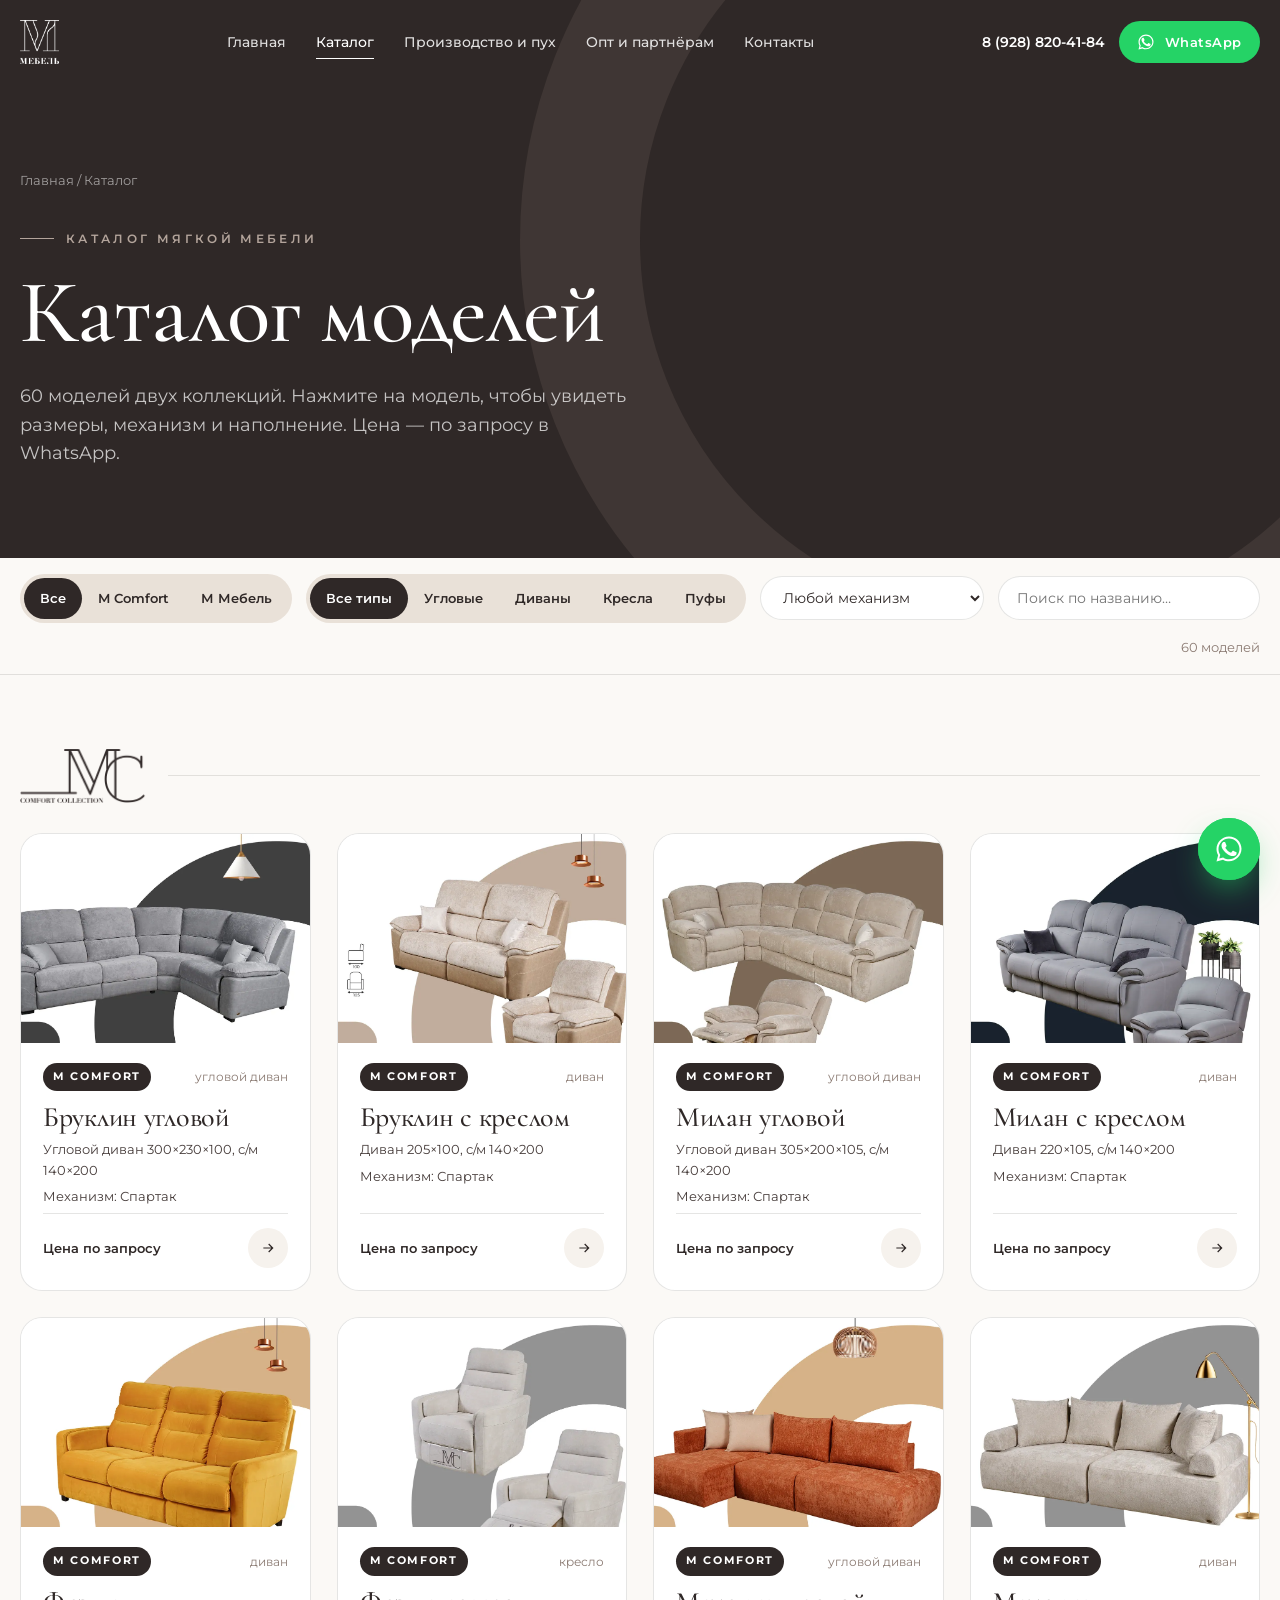
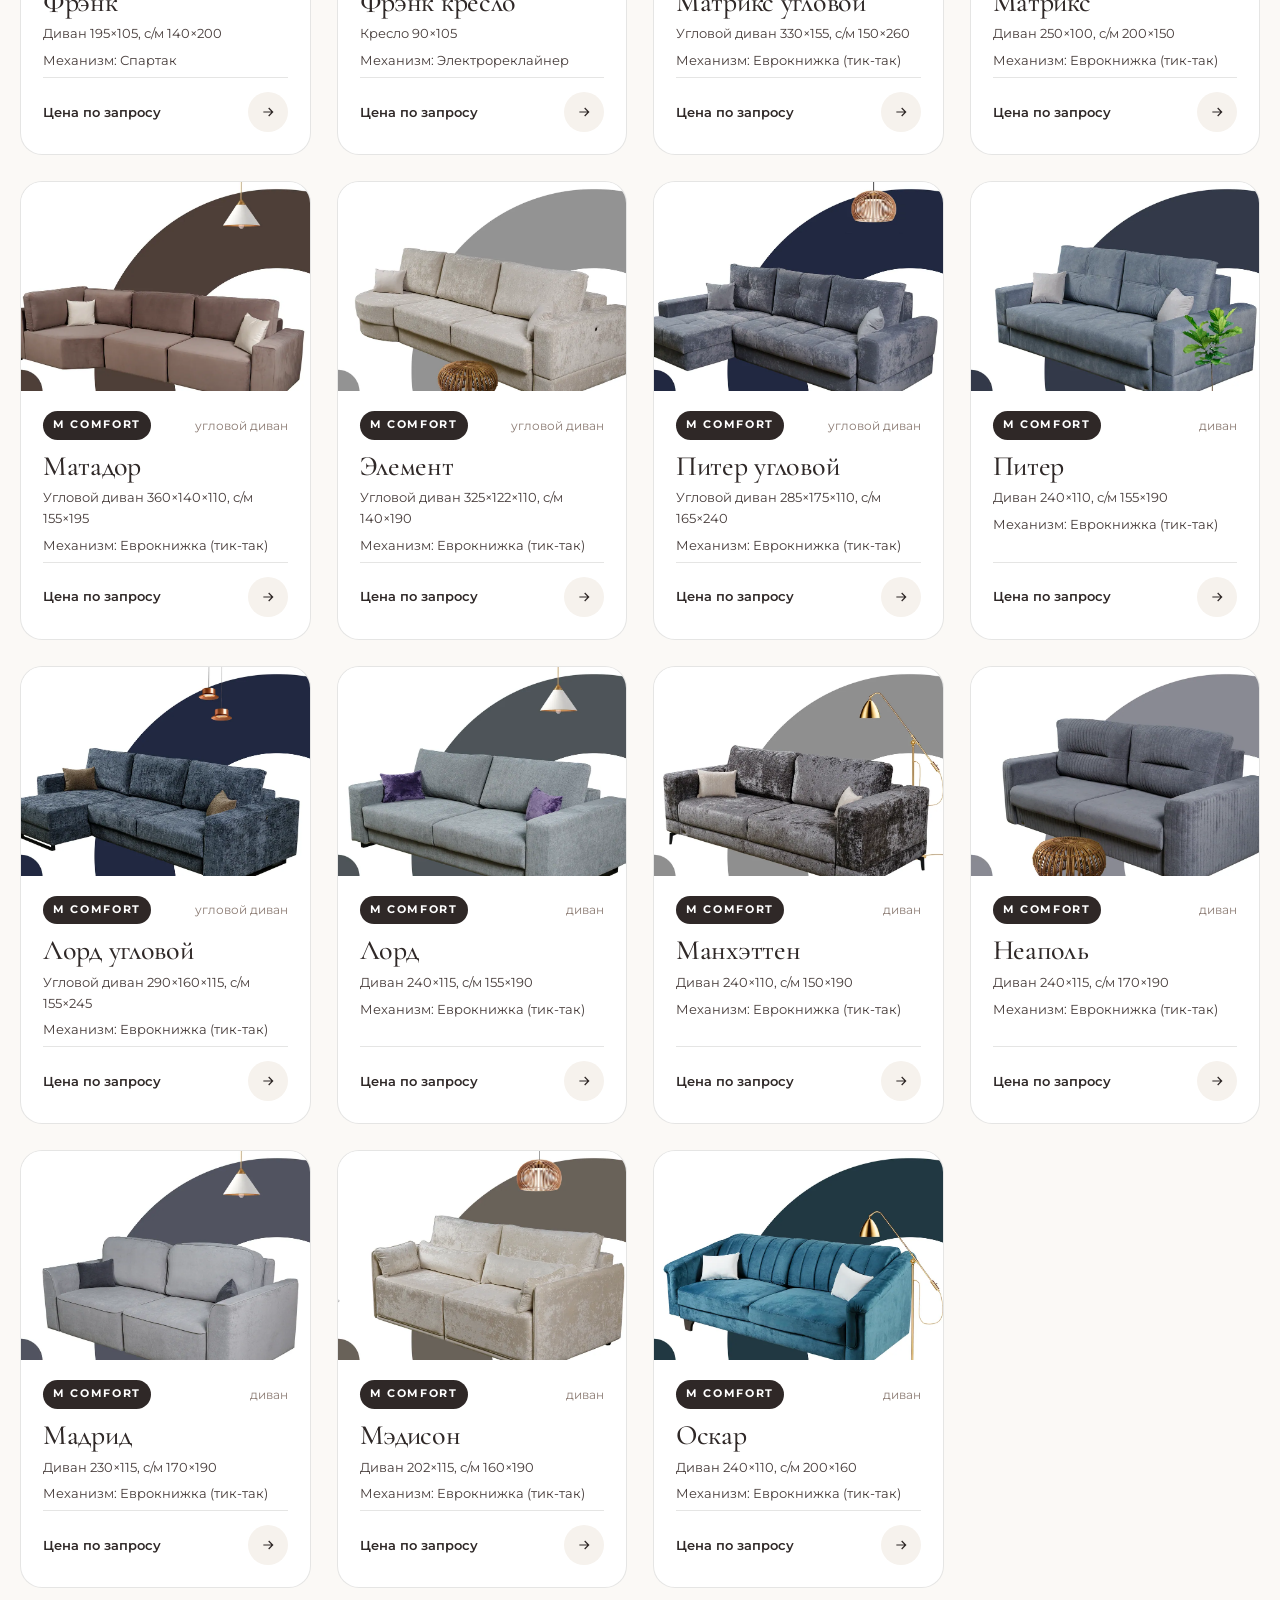
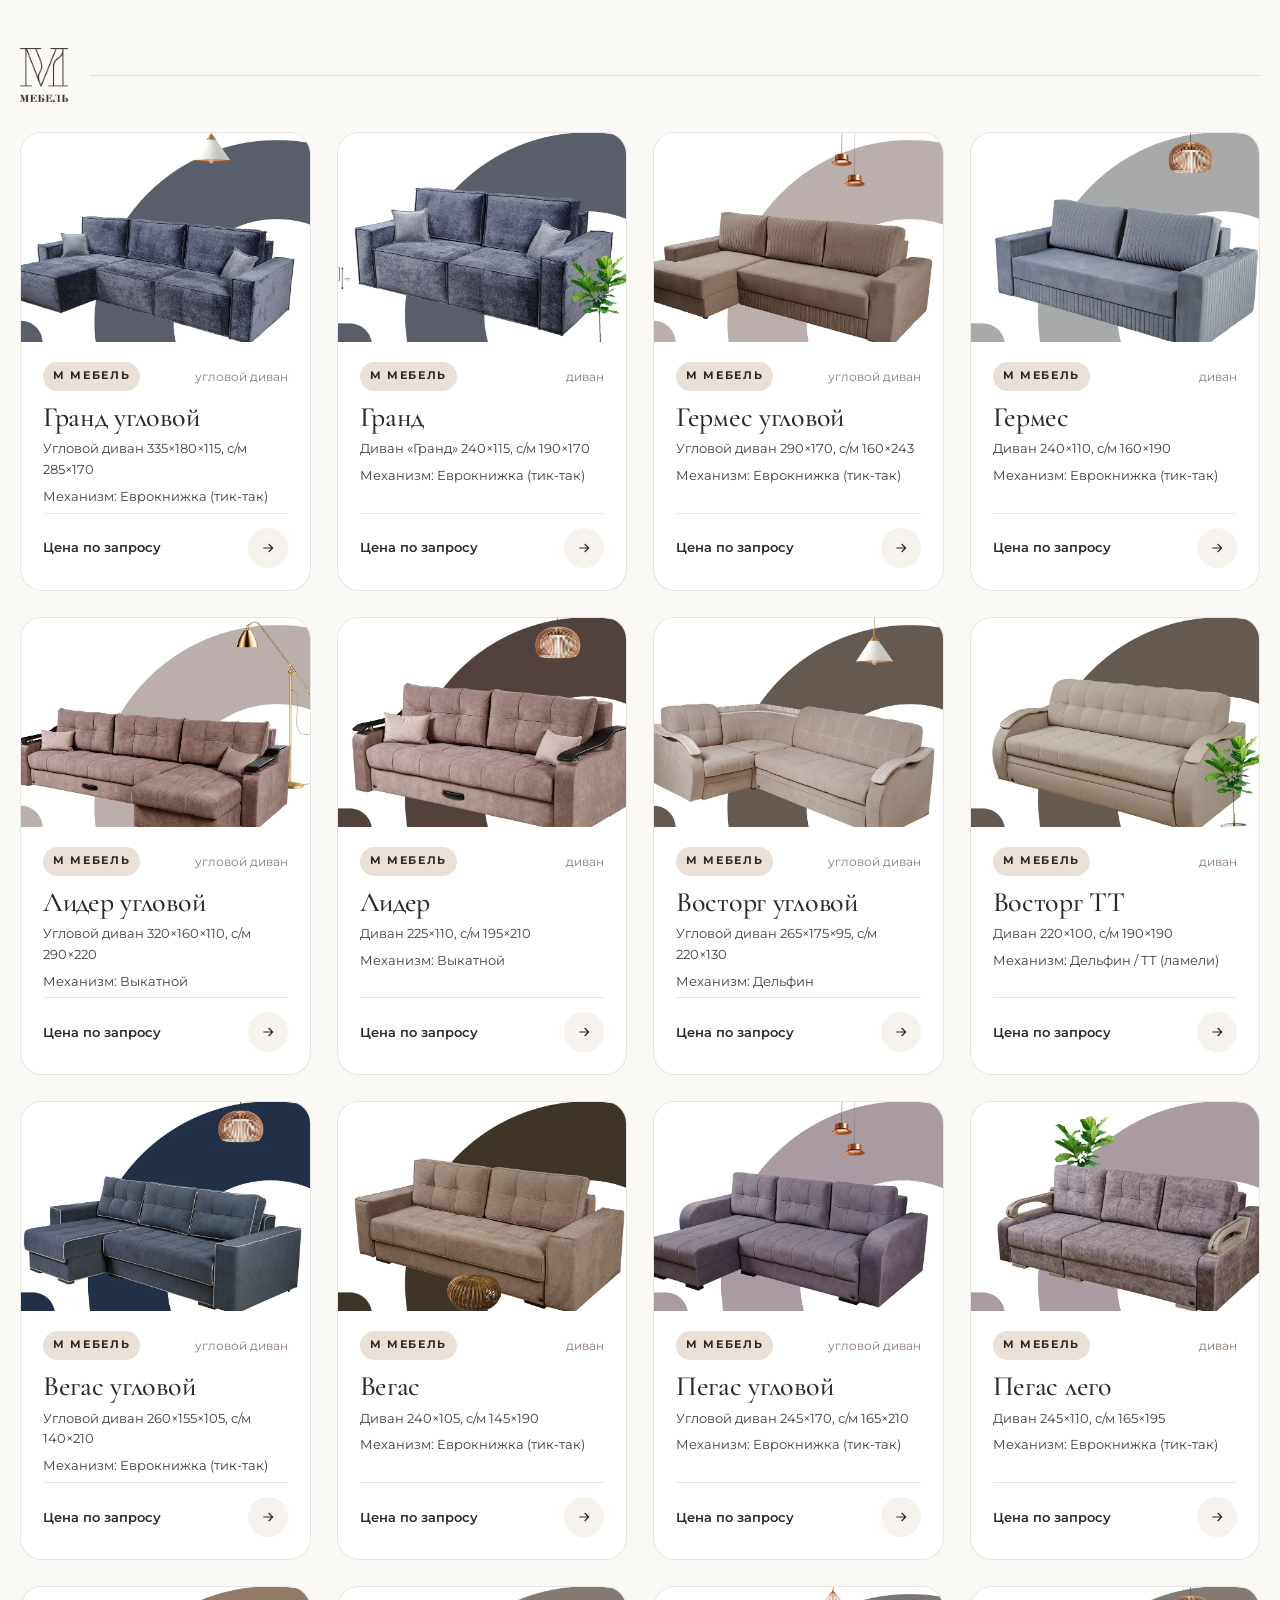
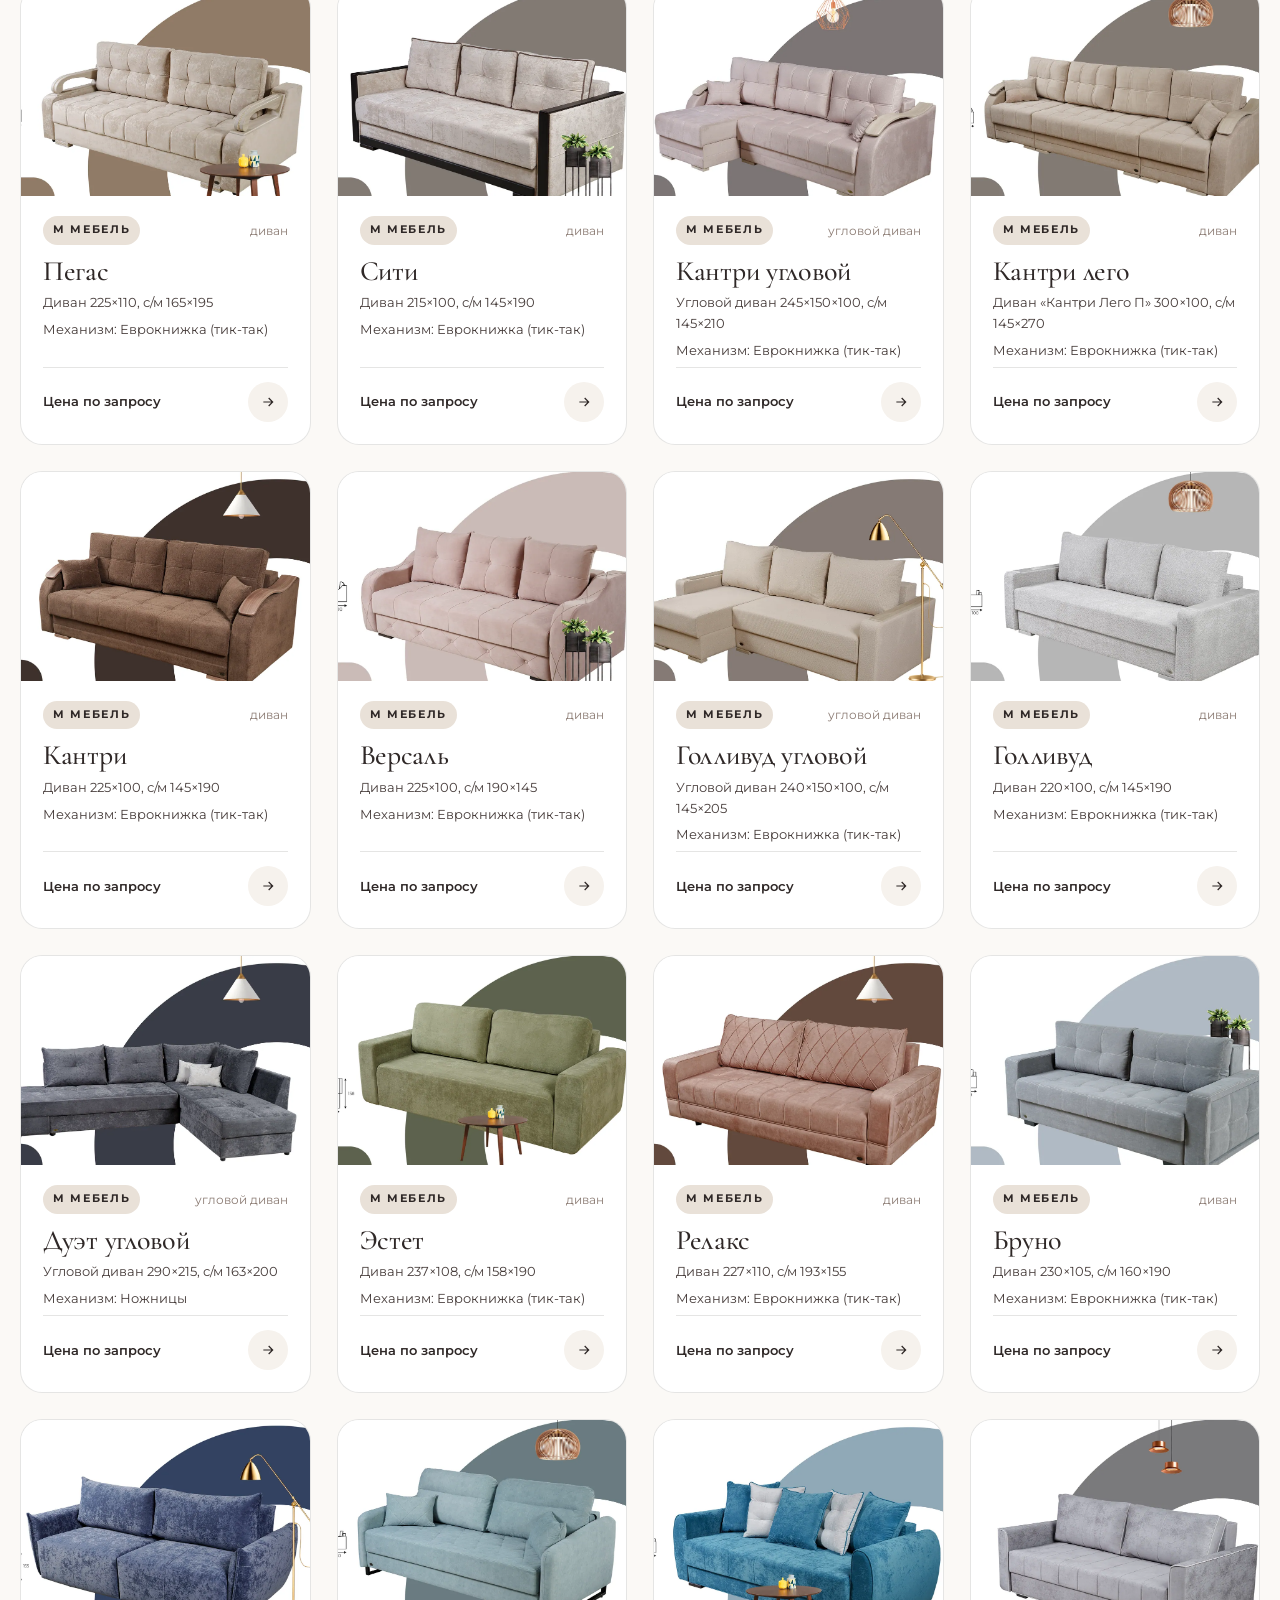
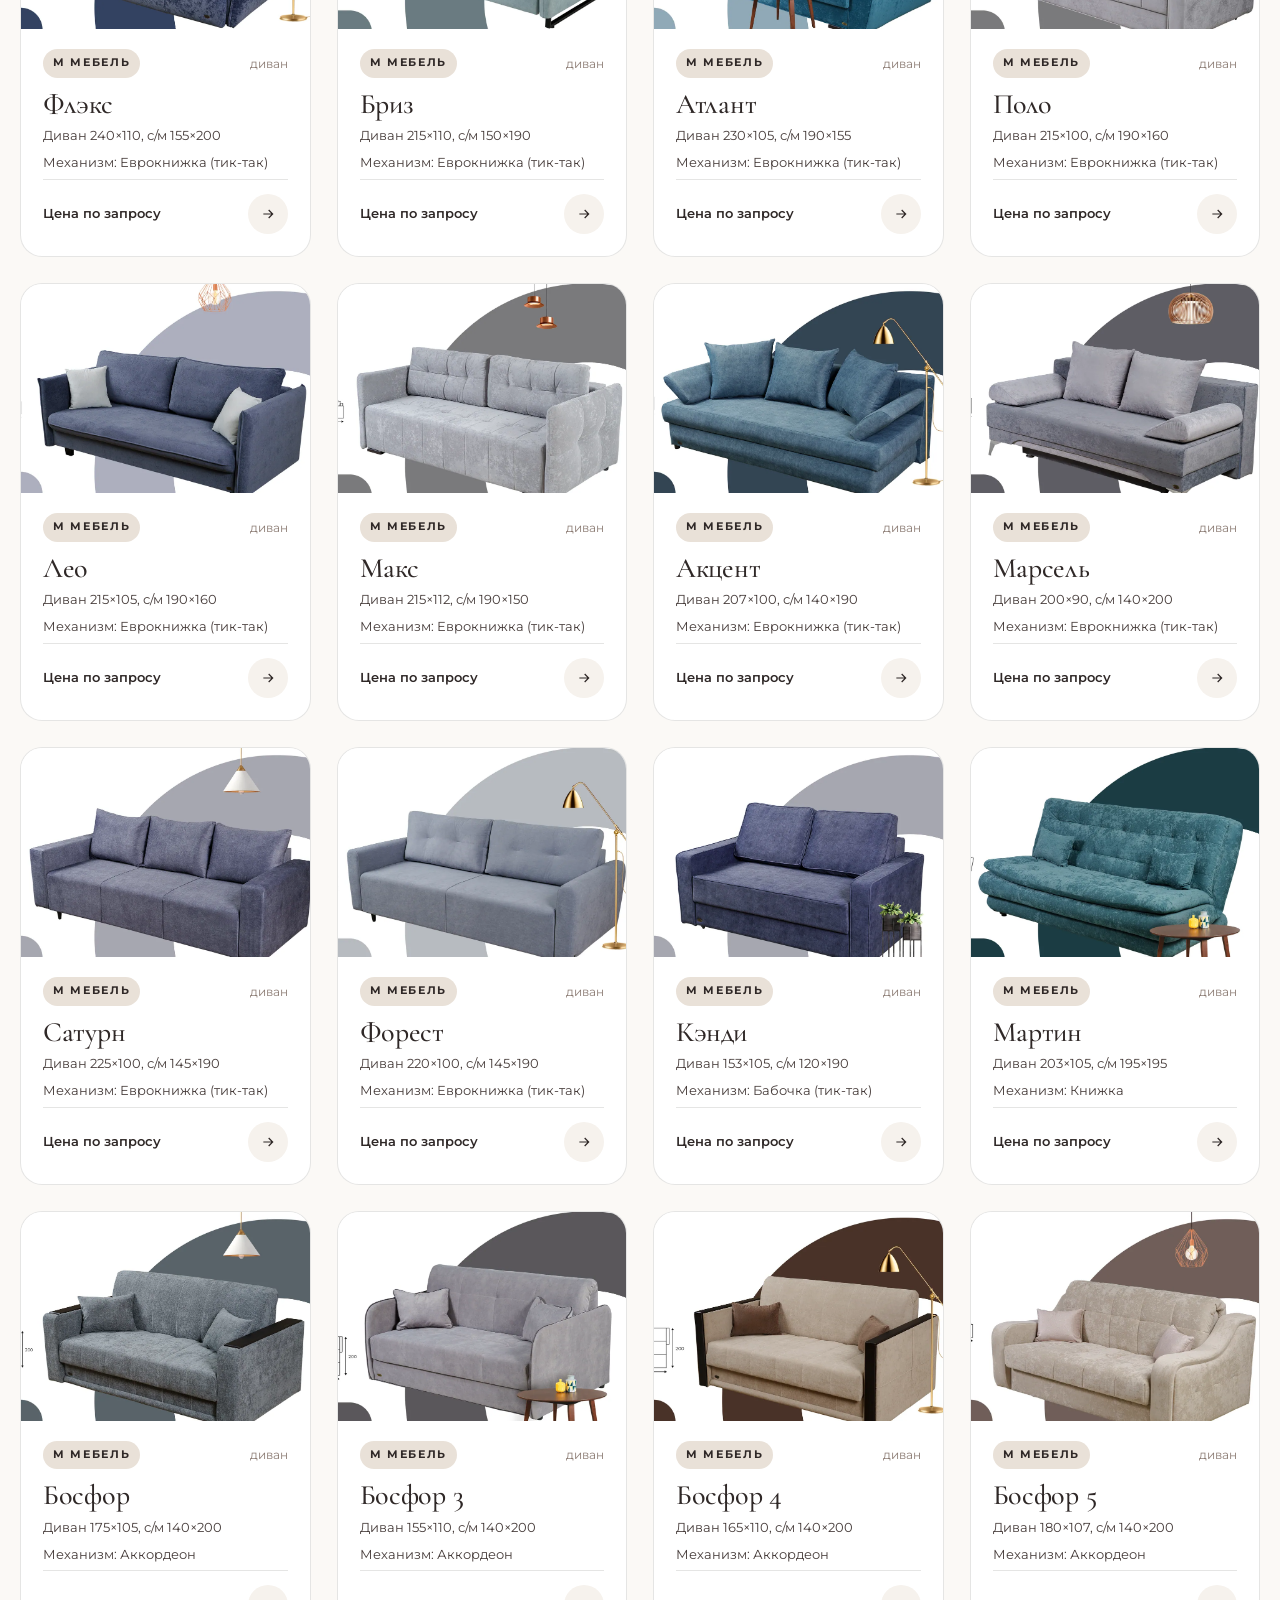
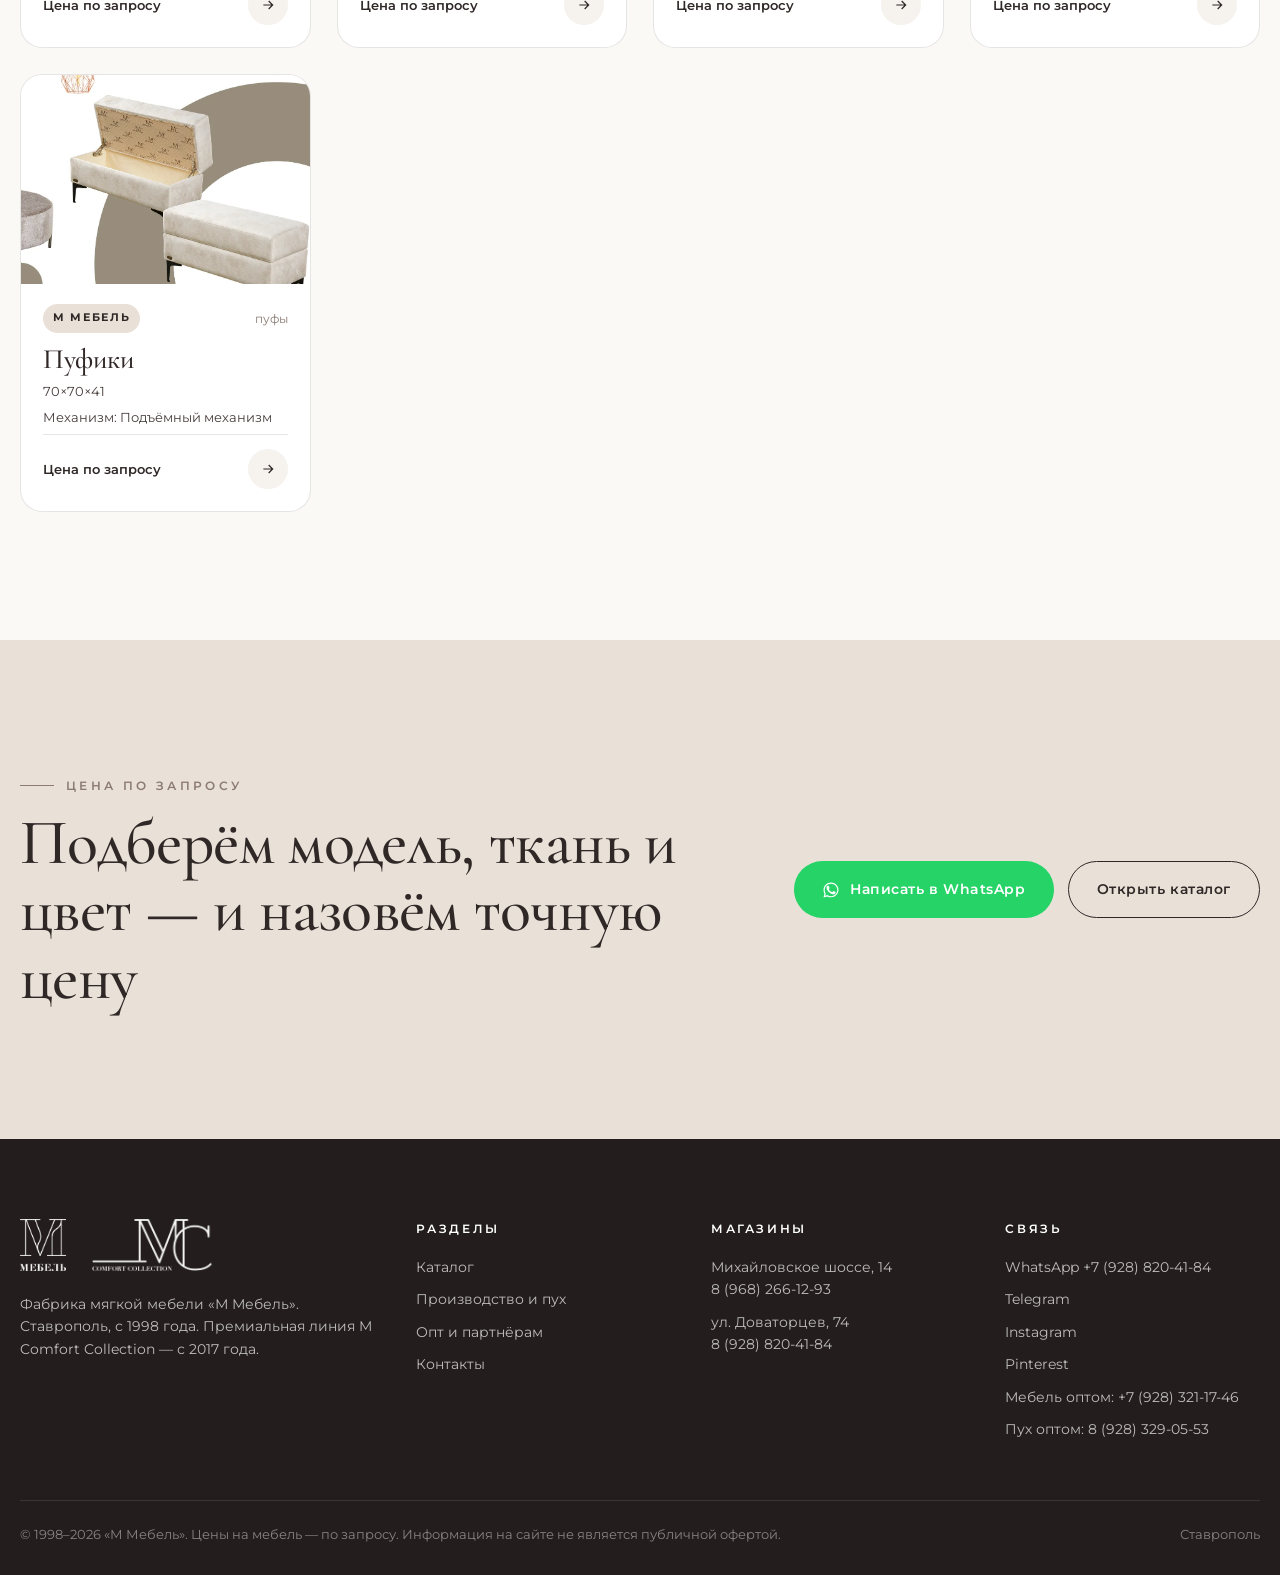
==== docs/catalog.html @ f1864424 "Сайт М Мебель: главная, каталог, производство, опт, контакты Co-Authored-By: Claude Opus 5.5 <norepl" ====
<!doctype html>
<html lang="ru">
<head>
<meta charset="utf-8">
<meta name="viewport" content="width=device-width, initial-scale=1">
<title>Каталог диванов и кресел — М Мебель и M Comfort</title>
<meta name="description" content="Каталог мягкой мебели фабрики «М Мебель»: угловые и прямые диваны, кресла с электрореклайнерами, пуфы. Размеры, механизмы, наполнение. Цена по запросу.">
<meta property="og:title" content="Каталог диванов и кресел — М Мебель и M Comfort">
<meta property="og:description" content="Каталог мягкой мебели фабрики «М Мебель»: угловые и прямые диваны, кресла с электрореклайнерами, пуфы. Размеры, механизмы, наполнение. Цена по запросу.">
<meta property="og:image" content="img/og.jpg">
<meta property="og:type" content="website">
<meta name="theme-color" content="#2f2827">
<link rel="icon" href="img/brand/favicon.png">
<link rel="preconnect" href="https://fonts.googleapis.com">
<link rel="preconnect" href="https://fonts.gstatic.com" crossorigin>
<link href="https://fonts.googleapis.com/css2?family=Cormorant+Garamond:ital,wght@0,400;0,500;0,600;1,500&family=Montserrat:wght@400;500;600;700&display=swap" rel="stylesheet">
<link rel="stylesheet" href="css/style.css?v=3">
</head>
<body data-page="catalog.html">
<header class="header is-dark">
  <div class="container header-inner">
    <a class="logo" href="index.html" aria-label="М Мебель — на главную">
      <img class="l-dark" src="img/brand/mm-dark.png" alt="М Мебель" width="241" height="273">
      <img class="l-light" src="img/brand/mm-light.png" alt="М Мебель" width="241" height="273">
    </a>
    <nav class="nav"><a href="index.html">Главная</a><a href="catalog.html" class=active>Каталог</a><a href="production.html">Производство и пух</a><a href="partners.html">Опт и партнёрам</a><a href="contacts.html">Контакты</a></nav>
    <div class="header-cta">
      <a class="header-phone" href="tel:+79288204184">8 (928) 820-41-84</a>
      <a class="btn btn-wa btn-sm" href="https://wa.me/79288204184?text=%D0%97%D0%B4%D1%80%D0%B0%D0%B2%D1%81%D1%82%D0%B2%D1%83%D0%B9%D1%82%D0%B5%21%20%D0%A5%D0%BE%D1%87%D1%83%20%D1%83%D0%B7%D0%BD%D0%B0%D1%82%D1%8C%20%D0%BE%20%D0%BC%D0%B5%D0%B1%D0%B5%D0%BB%D0%B8%20%D0%9C%20%D0%9C%D0%B5%D0%B1%D0%B5%D0%BB%D1%8C." target="_blank" rel="noopener"><svg viewBox="0 0 24 24" fill="currentColor"><path d="M17.5 14.4c-.3-.1-1.8-.9-2-1-.3-.1-.5-.1-.7.1-.2.3-.8 1-.9 1.2-.2.2-.3.2-.6.1-.3-.1-1.3-.5-2.4-1.5-.9-.8-1.5-1.8-1.7-2.1-.2-.3 0-.5.1-.6l.4-.5c.2-.2.2-.3.3-.5.1-.2 0-.4 0-.5l-.9-2.2c-.2-.6-.5-.5-.7-.5h-.6c-.2 0-.5.1-.8.4-.3.3-1 1-1 2.5s1.1 2.9 1.2 3.1c.1.2 2.1 3.2 5.1 4.5.7.3 1.3.5 1.7.6.7.2 1.4.2 1.9.1.6-.1 1.8-.7 2-1.4.2-.7.2-1.3.2-1.4-.1-.2-.3-.3-.6-.4zM12 2C6.5 2 2 6.5 2 12c0 1.8.5 3.5 1.3 4.9L2 22l5.2-1.4c1.4.8 3.1 1.2 4.8 1.2 5.5 0 10-4.5 10-10S17.5 2 12 2zm0 18.2c-1.6 0-3.1-.4-4.4-1.2l-.3-.2-3.1.8.8-3-.2-.3C4 15.1 3.6 13.6 3.6 12c0-4.6 3.8-8.4 8.4-8.4s8.4 3.8 8.4 8.4-3.8 8.2-8.4 8.2z"/></svg> WhatsApp</a>
      <button class="burger" aria-label="Меню" aria-expanded="false"><span></span><span></span></button>
    </div>
  </div>
</header>
<div class="mobile-menu">
  <a class="m-link" href="index.html">Главная</a><a class="m-link" href="catalog.html">Каталог</a><a class="m-link" href="production.html">Производство и пух</a><a class="m-link" href="partners.html">Опт и партнёрам</a><a class="m-link" href="contacts.html">Контакты</a>
  <div class="m-foot">
    <a href="tel:+79288204184">8 (928) 820-41-84 — ул. Доваторцев, 74</a>
    <a href="tel:+79682661293">8 (968) 266-12-93 — Михайловское ш., 14</a>
    <a class="btn btn-wa" href="https://wa.me/79288204184" target="_blank" rel="noopener"><svg viewBox="0 0 24 24" fill="currentColor"><path d="M17.5 14.4c-.3-.1-1.8-.9-2-1-.3-.1-.5-.1-.7.1-.2.3-.8 1-.9 1.2-.2.2-.3.2-.6.1-.3-.1-1.3-.5-2.4-1.5-.9-.8-1.5-1.8-1.7-2.1-.2-.3 0-.5.1-.6l.4-.5c.2-.2.2-.3.3-.5.1-.2 0-.4 0-.5l-.9-2.2c-.2-.6-.5-.5-.7-.5h-.6c-.2 0-.5.1-.8.4-.3.3-1 1-1 2.5s1.1 2.9 1.2 3.1c.1.2 2.1 3.2 5.1 4.5.7.3 1.3.5 1.7.6.7.2 1.4.2 1.9.1.6-.1 1.8-.7 2-1.4.2-.7.2-1.3.2-1.4-.1-.2-.3-.3-.6-.4zM12 2C6.5 2 2 6.5 2 12c0 1.8.5 3.5 1.3 4.9L2 22l5.2-1.4c1.4.8 3.1 1.2 4.8 1.2 5.5 0 10-4.5 10-10S17.5 2 12 2zm0 18.2c-1.6 0-3.1-.4-4.4-1.2l-.3-.2-3.1.8.8-3-.2-.3C4 15.1 3.6 13.6 3.6 12c0-4.6 3.8-8.4 8.4-8.4s8.4 3.8 8.4 8.4-3.8 8.2-8.4 8.2z"/></svg> Написать в WhatsApp</a>
  </div>
</div><main>
<section class="page-hero">
  <div class="container">
    <div class="crumbs"><a href="index.html">Главная</a> / Каталог</div>
    <span class="eyebrow">Каталог мягкой мебели</span>
    <h1>Каталог моделей</h1>
    <p class="lead">60 моделей двух коллекций. Нажмите на модель, чтобы увидеть размеры, механизм и наполнение. Цена — по запросу в WhatsApp.</p>
  </div>
</section>
<div class="filters">
  <div class="container filters-inner">
    <div class="seg" data-filter="coll"><button data-v="all" class="active">Все</button><button data-v="mc">M Comfort</button><button data-v="mm">М Мебель</button></div>
    <div class="seg" data-filter="type"><button data-v="all" class="active">Все типы</button><button data-v="corner">Угловые</button><button data-v="sofa">Диваны</button><button data-v="chair">Кресла</button><button data-v="pouf">Пуфы</button></div>
    <select class="select" id="f-mech" aria-label="Механизм"><option value="all">Любой механизм</option><option value="Аккордеон">Аккордеон</option><option value="Бабочка (тик-так)">Бабочка (тик-так)</option><option value="Выкатной">Выкатной</option><option value="Дельфин">Дельфин</option><option value="Дельфин / ТТ (ламели)">Дельфин / ТТ (ламели)</option><option value="Еврокнижка (тик-так)">Еврокнижка (тик-так)</option><option value="Книжка">Книжка</option><option value="Ножницы">Ножницы</option><option value="Подъёмный механизм">Подъёмный механизм</option><option value="Спартак">Спартак</option><option value="Электрореклайнер">Электрореклайнер</option></select>
    <input class="search" id="f-q" type="search" placeholder="Поиск по названию…" aria-label="Поиск">
    <span class="count" id="count"></span>
  </div>
</div>
<section class="section" style="padding-top:40px">
  <div class="container">
    <div class="grid" id="catalog-grid"><div class="coll-divider" data-coll="mc"><img src="img/brand/mc-dark.png" alt="M Comfort"><span></span></div><article class="card" data-id="bruklin-uglovoy" data-coll="mc" data-type="corner" data-mech="Спартак" data-search="бруклин угловой угловой диван спартак m comfort">
  <div class="card-img"><img src="img/products/01.webp" alt="Угловой диван «Бруклин угловой» — M Comfort" loading="lazy" width="1000" height="676"></div>
  <div class="card-body">
    <div class="card-top"><span class="badge mc">M Comfort</span><span class="card-type">угловой диван</span></div>
    <h3>Бруклин угловой</h3>
    <div class="meta">Угловой диван 300×230×100, с/м 140×200</div>
    <div class="meta muted">Механизм: Спартак</div>
    <div class="price"><b>Цена по запросу</b><span class="more"><svg viewBox="0 0 24 24" fill="none" stroke="currentColor" stroke-width="1.8"><path d="M5 12h14M13 6l6 6-6 6"/></svg></span></div>
  </div>
</article><article class="card" data-id="bruklin-kreslo" data-coll="mc" data-type="sofa" data-mech="Спартак" data-search="бруклин с креслом диван спартак m comfort">
  <div class="card-img"><img src="img/products/02.webp" alt="Диван «Бруклин с креслом» — M Comfort" loading="lazy" width="1000" height="676"></div>
  <div class="card-body">
    <div class="card-top"><span class="badge mc">M Comfort</span><span class="card-type">диван</span></div>
    <h3>Бруклин с креслом</h3>
    <div class="meta">Диван 205×100, с/м 140×200</div>
    <div class="meta muted">Механизм: Спартак</div>
    <div class="price"><b>Цена по запросу</b><span class="more"><svg viewBox="0 0 24 24" fill="none" stroke="currentColor" stroke-width="1.8"><path d="M5 12h14M13 6l6 6-6 6"/></svg></span></div>
  </div>
</article><article class="card" data-id="milan-uglovoy" data-coll="mc" data-type="corner" data-mech="Спартак" data-search="милан угловой угловой диван спартак m comfort">
  <div class="card-img"><img src="img/products/03.webp" alt="Угловой диван «Милан угловой» — M Comfort" loading="lazy" width="1000" height="676"></div>
  <div class="card-body">
    <div class="card-top"><span class="badge mc">M Comfort</span><span class="card-type">угловой диван</span></div>
    <h3>Милан угловой</h3>
    <div class="meta">Угловой диван 305×200×105, с/м 140×200</div>
    <div class="meta muted">Механизм: Спартак</div>
    <div class="price"><b>Цена по запросу</b><span class="more"><svg viewBox="0 0 24 24" fill="none" stroke="currentColor" stroke-width="1.8"><path d="M5 12h14M13 6l6 6-6 6"/></svg></span></div>
  </div>
</article><article class="card" data-id="milan-kreslo" data-coll="mc" data-type="sofa" data-mech="Спартак" data-search="милан с креслом диван спартак m comfort">
  <div class="card-img"><img src="img/products/04.webp" alt="Диван «Милан с креслом» — M Comfort" loading="lazy" width="1000" height="676"></div>
  <div class="card-body">
    <div class="card-top"><span class="badge mc">M Comfort</span><span class="card-type">диван</span></div>
    <h3>Милан с креслом</h3>
    <div class="meta">Диван 220×105, с/м 140×200</div>
    <div class="meta muted">Механизм: Спартак</div>
    <div class="price"><b>Цена по запросу</b><span class="more"><svg viewBox="0 0 24 24" fill="none" stroke="currentColor" stroke-width="1.8"><path d="M5 12h14M13 6l6 6-6 6"/></svg></span></div>
  </div>
</article><article class="card" data-id="frenk" data-coll="mc" data-type="sofa" data-mech="Спартак" data-search="фрэнк диван спартак m comfort">
  <div class="card-img"><img src="img/products/05.webp" alt="Диван «Фрэнк» — M Comfort" loading="lazy" width="1000" height="676"></div>
  <div class="card-body">
    <div class="card-top"><span class="badge mc">M Comfort</span><span class="card-type">диван</span></div>
    <h3>Фрэнк</h3>
    <div class="meta">Диван 195×105, с/м 140×200</div>
    <div class="meta muted">Механизм: Спартак</div>
    <div class="price"><b>Цена по запросу</b><span class="more"><svg viewBox="0 0 24 24" fill="none" stroke="currentColor" stroke-width="1.8"><path d="M5 12h14M13 6l6 6-6 6"/></svg></span></div>
  </div>
</article><article class="card" data-id="frenk-kreslo" data-coll="mc" data-type="chair" data-mech="Электрореклайнер" data-search="фрэнк кресло кресло электрореклайнер m comfort">
  <div class="card-img"><img src="img/products/06.webp" alt="Кресло «Фрэнк кресло» — M Comfort" loading="lazy" width="1000" height="676"></div>
  <div class="card-body">
    <div class="card-top"><span class="badge mc">M Comfort</span><span class="card-type">кресло</span></div>
    <h3>Фрэнк кресло</h3>
    <div class="meta">Кресло 90×105</div>
    <div class="meta muted">Механизм: Электрореклайнер</div>
    <div class="price"><b>Цена по запросу</b><span class="more"><svg viewBox="0 0 24 24" fill="none" stroke="currentColor" stroke-width="1.8"><path d="M5 12h14M13 6l6 6-6 6"/></svg></span></div>
  </div>
</article><article class="card" data-id="matriks-uglovoy" data-coll="mc" data-type="corner" data-mech="Еврокнижка (тик-так)" data-search="матрикс угловой угловой диван еврокнижка (тик-так) m comfort">
  <div class="card-img"><img src="img/products/07.webp" alt="Угловой диван «Матрикс угловой» — M Comfort" loading="lazy" width="1000" height="676"></div>
  <div class="card-body">
    <div class="card-top"><span class="badge mc">M Comfort</span><span class="card-type">угловой диван</span></div>
    <h3>Матрикс угловой</h3>
    <div class="meta">Угловой диван 330×155, с/м 150×260</div>
    <div class="meta muted">Механизм: Еврокнижка (тик-так)</div>
    <div class="price"><b>Цена по запросу</b><span class="more"><svg viewBox="0 0 24 24" fill="none" stroke="currentColor" stroke-width="1.8"><path d="M5 12h14M13 6l6 6-6 6"/></svg></span></div>
  </div>
</article><article class="card" data-id="matriks" data-coll="mc" data-type="sofa" data-mech="Еврокнижка (тик-так)" data-search="матрикс диван еврокнижка (тик-так) m comfort">
  <div class="card-img"><img src="img/products/08.webp" alt="Диван «Матрикс» — M Comfort" loading="lazy" width="1000" height="676"></div>
  <div class="card-body">
    <div class="card-top"><span class="badge mc">M Comfort</span><span class="card-type">диван</span></div>
    <h3>Матрикс</h3>
    <div class="meta">Диван 250×100, с/м 200×150</div>
    <div class="meta muted">Механизм: Еврокнижка (тик-так)</div>
    <div class="price"><b>Цена по запросу</b><span class="more"><svg viewBox="0 0 24 24" fill="none" stroke="currentColor" stroke-width="1.8"><path d="M5 12h14M13 6l6 6-6 6"/></svg></span></div>
  </div>
</article><article class="card" data-id="matador" data-coll="mc" data-type="corner" data-mech="Еврокнижка (тик-так)" data-search="матадор угловой диван еврокнижка (тик-так) m comfort">
  <div class="card-img"><img src="img/products/09.webp" alt="Угловой диван «Матадор» — M Comfort" loading="lazy" width="1000" height="676"></div>
  <div class="card-body">
    <div class="card-top"><span class="badge mc">M Comfort</span><span class="card-type">угловой диван</span></div>
    <h3>Матадор</h3>
    <div class="meta">Угловой диван 360×140×110, с/м 155×195</div>
    <div class="meta muted">Механизм: Еврокнижка (тик-так)</div>
    <div class="price"><b>Цена по запросу</b><span class="more"><svg viewBox="0 0 24 24" fill="none" stroke="currentColor" stroke-width="1.8"><path d="M5 12h14M13 6l6 6-6 6"/></svg></span></div>
  </div>
</article><article class="card" data-id="element" data-coll="mc" data-type="corner" data-mech="Еврокнижка (тик-так)" data-search="элемент угловой диван еврокнижка (тик-так) m comfort">
  <div class="card-img"><img src="img/products/10.webp" alt="Угловой диван «Элемент» — M Comfort" loading="lazy" width="1000" height="676"></div>
  <div class="card-body">
    <div class="card-top"><span class="badge mc">M Comfort</span><span class="card-type">угловой диван</span></div>
    <h3>Элемент</h3>
    <div class="meta">Угловой диван 325×122×110, с/м 140×190</div>
    <div class="meta muted">Механизм: Еврокнижка (тик-так)</div>
    <div class="price"><b>Цена по запросу</b><span class="more"><svg viewBox="0 0 24 24" fill="none" stroke="currentColor" stroke-width="1.8"><path d="M5 12h14M13 6l6 6-6 6"/></svg></span></div>
  </div>
</article><article class="card" data-id="piter-uglovoy" data-coll="mc" data-type="corner" data-mech="Еврокнижка (тик-так)" data-search="питер угловой угловой диван еврокнижка (тик-так) m comfort">
  <div class="card-img"><img src="img/products/11.webp" alt="Угловой диван «Питер угловой» — M Comfort" loading="lazy" width="1000" height="676"></div>
  <div class="card-body">
    <div class="card-top"><span class="badge mc">M Comfort</span><span class="card-type">угловой диван</span></div>
    <h3>Питер угловой</h3>
    <div class="meta">Угловой диван 285×175×110, с/м 165×240</div>
    <div class="meta muted">Механизм: Еврокнижка (тик-так)</div>
    <div class="price"><b>Цена по запросу</b><span class="more"><svg viewBox="0 0 24 24" fill="none" stroke="currentColor" stroke-width="1.8"><path d="M5 12h14M13 6l6 6-6 6"/></svg></span></div>
  </div>
</article><article class="card" data-id="piter" data-coll="mc" data-type="sofa" data-mech="Еврокнижка (тик-так)" data-search="питер диван еврокнижка (тик-так) m comfort">
  <div class="card-img"><img src="img/products/12.webp" alt="Диван «Питер» — M Comfort" loading="lazy" width="1000" height="676"></div>
  <div class="card-body">
    <div class="card-top"><span class="badge mc">M Comfort</span><span class="card-type">диван</span></div>
    <h3>Питер</h3>
    <div class="meta">Диван 240×110, с/м 155×190</div>
    <div class="meta muted">Механизм: Еврокнижка (тик-так)</div>
    <div class="price"><b>Цена по запросу</b><span class="more"><svg viewBox="0 0 24 24" fill="none" stroke="currentColor" stroke-width="1.8"><path d="M5 12h14M13 6l6 6-6 6"/></svg></span></div>
  </div>
</article><article class="card" data-id="lord-uglovoy" data-coll="mc" data-type="corner" data-mech="Еврокнижка (тик-так)" data-search="лорд угловой угловой диван еврокнижка (тик-так) m comfort">
  <div class="card-img"><img src="img/products/13.webp" alt="Угловой диван «Лорд угловой» — M Comfort" loading="lazy" width="1000" height="676"></div>
  <div class="card-body">
    <div class="card-top"><span class="badge mc">M Comfort</span><span class="card-type">угловой диван</span></div>
    <h3>Лорд угловой</h3>
    <div class="meta">Угловой диван 290×160×115, с/м 155×245</div>
    <div class="meta muted">Механизм: Еврокнижка (тик-так)</div>
    <div class="price"><b>Цена по запросу</b><span class="more"><svg viewBox="0 0 24 24" fill="none" stroke="currentColor" stroke-width="1.8"><path d="M5 12h14M13 6l6 6-6 6"/></svg></span></div>
  </div>
</article><article class="card" data-id="lord" data-coll="mc" data-type="sofa" data-mech="Еврокнижка (тик-так)" data-search="лорд диван еврокнижка (тик-так) m comfort">
  <div class="card-img"><img src="img/products/14.webp" alt="Диван «Лорд» — M Comfort" loading="lazy" width="1000" height="676"></div>
  <div class="card-body">
    <div class="card-top"><span class="badge mc">M Comfort</span><span class="card-type">диван</span></div>
    <h3>Лорд</h3>
    <div class="meta">Диван 240×115, с/м 155×190</div>
    <div class="meta muted">Механизм: Еврокнижка (тик-так)</div>
    <div class="price"><b>Цена по запросу</b><span class="more"><svg viewBox="0 0 24 24" fill="none" stroke="currentColor" stroke-width="1.8"><path d="M5 12h14M13 6l6 6-6 6"/></svg></span></div>
  </div>
</article><article class="card" data-id="manhetten" data-coll="mc" data-type="sofa" data-mech="Еврокнижка (тик-так)" data-search="манхэттен диван еврокнижка (тик-так) m comfort">
  <div class="card-img"><img src="img/products/15.webp" alt="Диван «Манхэттен» — M Comfort" loading="lazy" width="1000" height="676"></div>
  <div class="card-body">
    <div class="card-top"><span class="badge mc">M Comfort</span><span class="card-type">диван</span></div>
    <h3>Манхэттен</h3>
    <div class="meta">Диван 240×110, с/м 150×190</div>
    <div class="meta muted">Механизм: Еврокнижка (тик-так)</div>
    <div class="price"><b>Цена по запросу</b><span class="more"><svg viewBox="0 0 24 24" fill="none" stroke="currentColor" stroke-width="1.8"><path d="M5 12h14M13 6l6 6-6 6"/></svg></span></div>
  </div>
</article><article class="card" data-id="neapol" data-coll="mc" data-type="sofa" data-mech="Еврокнижка (тик-так)" data-search="неаполь диван еврокнижка (тик-так) m comfort">
  <div class="card-img"><img src="img/products/16.webp" alt="Диван «Неаполь» — M Comfort" loading="lazy" width="1000" height="676"></div>
  <div class="card-body">
    <div class="card-top"><span class="badge mc">M Comfort</span><span class="card-type">диван</span></div>
    <h3>Неаполь</h3>
    <div class="meta">Диван 240×115, с/м 170×190</div>
    <div class="meta muted">Механизм: Еврокнижка (тик-так)</div>
    <div class="price"><b>Цена по запросу</b><span class="more"><svg viewBox="0 0 24 24" fill="none" stroke="currentColor" stroke-width="1.8"><path d="M5 12h14M13 6l6 6-6 6"/></svg></span></div>
  </div>
</article><article class="card" data-id="madrid" data-coll="mc" data-type="sofa" data-mech="Еврокнижка (тик-так)" data-search="мадрид диван еврокнижка (тик-так) m comfort">
  <div class="card-img"><img src="img/products/17.webp" alt="Диван «Мадрид» — M Comfort" loading="lazy" width="1000" height="676"></div>
  <div class="card-body">
    <div class="card-top"><span class="badge mc">M Comfort</span><span class="card-type">диван</span></div>
    <h3>Мадрид</h3>
    <div class="meta">Диван 230×115, с/м 170×190</div>
    <div class="meta muted">Механизм: Еврокнижка (тик-так)</div>
    <div class="price"><b>Цена по запросу</b><span class="more"><svg viewBox="0 0 24 24" fill="none" stroke="currentColor" stroke-width="1.8"><path d="M5 12h14M13 6l6 6-6 6"/></svg></span></div>
  </div>
</article><article class="card" data-id="medison" data-coll="mc" data-type="sofa" data-mech="Еврокнижка (тик-так)" data-search="мэдисон диван еврокнижка (тик-так) m comfort">
  <div class="card-img"><img src="img/products/18.webp" alt="Диван «Мэдисон» — M Comfort" loading="lazy" width="1000" height="676"></div>
  <div class="card-body">
    <div class="card-top"><span class="badge mc">M Comfort</span><span class="card-type">диван</span></div>
    <h3>Мэдисон</h3>
    <div class="meta">Диван 202×115, с/м 160×190</div>
    <div class="meta muted">Механизм: Еврокнижка (тик-так)</div>
    <div class="price"><b>Цена по запросу</b><span class="more"><svg viewBox="0 0 24 24" fill="none" stroke="currentColor" stroke-width="1.8"><path d="M5 12h14M13 6l6 6-6 6"/></svg></span></div>
  </div>
</article><article class="card" data-id="oskar" data-coll="mc" data-type="sofa" data-mech="Еврокнижка (тик-так)" data-search="оскар диван еврокнижка (тик-так) m comfort">
  <div class="card-img"><img src="img/products/19.webp" alt="Диван «Оскар» — M Comfort" loading="lazy" width="1000" height="676"></div>
  <div class="card-body">
    <div class="card-top"><span class="badge mc">M Comfort</span><span class="card-type">диван</span></div>
    <h3>Оскар</h3>
    <div class="meta">Диван 240×110, с/м 200×160</div>
    <div class="meta muted">Механизм: Еврокнижка (тик-так)</div>
    <div class="price"><b>Цена по запросу</b><span class="more"><svg viewBox="0 0 24 24" fill="none" stroke="currentColor" stroke-width="1.8"><path d="M5 12h14M13 6l6 6-6 6"/></svg></span></div>
  </div>
</article><div class="coll-divider" data-coll="mm"><img src="img/brand/mm-dark.png" alt="М Мебель"><span></span></div><article class="card" data-id="grand-uglovoy" data-coll="mm" data-type="corner" data-mech="Еврокнижка (тик-так)" data-search="гранд угловой угловой диван еврокнижка (тик-так) м мебель">
  <div class="card-img"><img src="img/products/21.webp" alt="Угловой диван «Гранд угловой» — М Мебель" loading="lazy" width="1000" height="676"></div>
  <div class="card-body">
    <div class="card-top"><span class="badge mm">М Мебель</span><span class="card-type">угловой диван</span></div>
    <h3>Гранд угловой</h3>
    <div class="meta">Угловой диван 335×180×115, с/м 285×170</div>
    <div class="meta muted">Механизм: Еврокнижка (тик-так)</div>
    <div class="price"><b>Цена по запросу</b><span class="more"><svg viewBox="0 0 24 24" fill="none" stroke="currentColor" stroke-width="1.8"><path d="M5 12h14M13 6l6 6-6 6"/></svg></span></div>
  </div>
</article><article class="card" data-id="grand" data-coll="mm" data-type="sofa" data-mech="Еврокнижка (тик-так)" data-search="гранд диван еврокнижка (тик-так) м мебель">
  <div class="card-img"><img src="img/products/22.webp" alt="Диван «Гранд» — М Мебель" loading="lazy" width="1000" height="676"></div>
  <div class="card-body">
    <div class="card-top"><span class="badge mm">М Мебель</span><span class="card-type">диван</span></div>
    <h3>Гранд</h3>
    <div class="meta">Диван «Гранд» 240×115, с/м 190×170</div>
    <div class="meta muted">Механизм: Еврокнижка (тик-так)</div>
    <div class="price"><b>Цена по запросу</b><span class="more"><svg viewBox="0 0 24 24" fill="none" stroke="currentColor" stroke-width="1.8"><path d="M5 12h14M13 6l6 6-6 6"/></svg></span></div>
  </div>
</article><article class="card" data-id="germes-uglovoy" data-coll="mm" data-type="corner" data-mech="Еврокнижка (тик-так)" data-search="гермес угловой угловой диван еврокнижка (тик-так) м мебель">
  <div class="card-img"><img src="img/products/23.webp" alt="Угловой диван «Гермес угловой» — М Мебель" loading="lazy" width="1000" height="676"></div>
  <div class="card-body">
    <div class="card-top"><span class="badge mm">М Мебель</span><span class="card-type">угловой диван</span></div>
    <h3>Гермес угловой</h3>
    <div class="meta">Угловой диван 290×170, с/м 160×243</div>
    <div class="meta muted">Механизм: Еврокнижка (тик-так)</div>
    <div class="price"><b>Цена по запросу</b><span class="more"><svg viewBox="0 0 24 24" fill="none" stroke="currentColor" stroke-width="1.8"><path d="M5 12h14M13 6l6 6-6 6"/></svg></span></div>
  </div>
</article><article class="card" data-id="germes" data-coll="mm" data-type="sofa" data-mech="Еврокнижка (тик-так)" data-search="гермес диван еврокнижка (тик-так) м мебель">
  <div class="card-img"><img src="img/products/24.webp" alt="Диван «Гермес» — М Мебель" loading="lazy" width="1000" height="676"></div>
  <div class="card-body">
    <div class="card-top"><span class="badge mm">М Мебель</span><span class="card-type">диван</span></div>
    <h3>Гермес</h3>
    <div class="meta">Диван 240×110, с/м 160×190</div>
    <div class="meta muted">Механизм: Еврокнижка (тик-так)</div>
    <div class="price"><b>Цена по запросу</b><span class="more"><svg viewBox="0 0 24 24" fill="none" stroke="currentColor" stroke-width="1.8"><path d="M5 12h14M13 6l6 6-6 6"/></svg></span></div>
  </div>
</article><article class="card" data-id="lider-uglovoy" data-coll="mm" data-type="corner" data-mech="Выкатной" data-search="лидер угловой угловой диван выкатной м мебель">
  <div class="card-img"><img src="img/products/25.webp" alt="Угловой диван «Лидер угловой» — М Мебель" loading="lazy" width="1000" height="676"></div>
  <div class="card-body">
    <div class="card-top"><span class="badge mm">М Мебель</span><span class="card-type">угловой диван</span></div>
    <h3>Лидер угловой</h3>
    <div class="meta">Угловой диван 320×160×110, с/м 290×220</div>
    <div class="meta muted">Механизм: Выкатной</div>
    <div class="price"><b>Цена по запросу</b><span class="more"><svg viewBox="0 0 24 24" fill="none" stroke="currentColor" stroke-width="1.8"><path d="M5 12h14M13 6l6 6-6 6"/></svg></span></div>
  </div>
</article><article class="card" data-id="lider" data-coll="mm" data-type="sofa" data-mech="Выкатной" data-search="лидер диван выкатной м мебель">
  <div class="card-img"><img src="img/products/26.webp" alt="Диван «Лидер» — М Мебель" loading="lazy" width="1000" height="676"></div>
  <div class="card-body">
    <div class="card-top"><span class="badge mm">М Мебель</span><span class="card-type">диван</span></div>
    <h3>Лидер</h3>
    <div class="meta">Диван 225×110, с/м 195×210</div>
    <div class="meta muted">Механизм: Выкатной</div>
    <div class="price"><b>Цена по запросу</b><span class="more"><svg viewBox="0 0 24 24" fill="none" stroke="currentColor" stroke-width="1.8"><path d="M5 12h14M13 6l6 6-6 6"/></svg></span></div>
  </div>
</article><article class="card" data-id="vostorg-uglovoy" data-coll="mm" data-type="corner" data-mech="Дельфин" data-search="восторг угловой угловой диван дельфин м мебель">
  <div class="card-img"><img src="img/products/27.webp" alt="Угловой диван «Восторг угловой» — М Мебель" loading="lazy" width="1000" height="676"></div>
  <div class="card-body">
    <div class="card-top"><span class="badge mm">М Мебель</span><span class="card-type">угловой диван</span></div>
    <h3>Восторг угловой</h3>
    <div class="meta">Угловой диван 265×175×95, с/м 220×130</div>
    <div class="meta muted">Механизм: Дельфин</div>
    <div class="price"><b>Цена по запросу</b><span class="more"><svg viewBox="0 0 24 24" fill="none" stroke="currentColor" stroke-width="1.8"><path d="M5 12h14M13 6l6 6-6 6"/></svg></span></div>
  </div>
</article><article class="card" data-id="vostorg-tt" data-coll="mm" data-type="sofa" data-mech="Дельфин / ТТ (ламели)" data-search="восторг тт диван дельфин / тт (ламели) м мебель">
  <div class="card-img"><img src="img/products/28.webp" alt="Диван «Восторг ТТ» — М Мебель" loading="lazy" width="1000" height="676"></div>
  <div class="card-body">
    <div class="card-top"><span class="badge mm">М Мебель</span><span class="card-type">диван</span></div>
    <h3>Восторг ТТ</h3>
    <div class="meta">Диван 220×100, с/м 190×190</div>
    <div class="meta muted">Механизм: Дельфин / ТТ (ламели)</div>
    <div class="price"><b>Цена по запросу</b><span class="more"><svg viewBox="0 0 24 24" fill="none" stroke="currentColor" stroke-width="1.8"><path d="M5 12h14M13 6l6 6-6 6"/></svg></span></div>
  </div>
</article><article class="card" data-id="vegas-uglovoy" data-coll="mm" data-type="corner" data-mech="Еврокнижка (тик-так)" data-search="вегас угловой угловой диван еврокнижка (тик-так) м мебель">
  <div class="card-img"><img src="img/products/29.webp" alt="Угловой диван «Вегас угловой» — М Мебель" loading="lazy" width="1000" height="676"></div>
  <div class="card-body">
    <div class="card-top"><span class="badge mm">М Мебель</span><span class="card-type">угловой диван</span></div>
    <h3>Вегас угловой</h3>
    <div class="meta">Угловой диван 260×155×105, с/м 140×210</div>
    <div class="meta muted">Механизм: Еврокнижка (тик-так)</div>
    <div class="price"><b>Цена по запросу</b><span class="more"><svg viewBox="0 0 24 24" fill="none" stroke="currentColor" stroke-width="1.8"><path d="M5 12h14M13 6l6 6-6 6"/></svg></span></div>
  </div>
</article><article class="card" data-id="vegas" data-coll="mm" data-type="sofa" data-mech="Еврокнижка (тик-так)" data-search="вегас диван еврокнижка (тик-так) м мебель">
  <div class="card-img"><img src="img/products/30.webp" alt="Диван «Вегас» — М Мебель" loading="lazy" width="1000" height="676"></div>
  <div class="card-body">
    <div class="card-top"><span class="badge mm">М Мебель</span><span class="card-type">диван</span></div>
    <h3>Вегас</h3>
    <div class="meta">Диван 240×105, с/м 145×190</div>
    <div class="meta muted">Механизм: Еврокнижка (тик-так)</div>
    <div class="price"><b>Цена по запросу</b><span class="more"><svg viewBox="0 0 24 24" fill="none" stroke="currentColor" stroke-width="1.8"><path d="M5 12h14M13 6l6 6-6 6"/></svg></span></div>
  </div>
</article><article class="card" data-id="pegas-uglovoy" data-coll="mm" data-type="corner" data-mech="Еврокнижка (тик-так)" data-search="пегас угловой угловой диван еврокнижка (тик-так) м мебель">
  <div class="card-img"><img src="img/products/31.webp" alt="Угловой диван «Пегас угловой» — М Мебель" loading="lazy" width="1000" height="676"></div>
  <div class="card-body">
    <div class="card-top"><span class="badge mm">М Мебель</span><span class="card-type">угловой диван</span></div>
    <h3>Пегас угловой</h3>
    <div class="meta">Угловой диван 245×170, с/м 165×210</div>
    <div class="meta muted">Механизм: Еврокнижка (тик-так)</div>
    <div class="price"><b>Цена по запросу</b><span class="more"><svg viewBox="0 0 24 24" fill="none" stroke="currentColor" stroke-width="1.8"><path d="M5 12h14M13 6l6 6-6 6"/></svg></span></div>
  </div>
</article><article class="card" data-id="pegas-lego" data-coll="mm" data-type="sofa" data-mech="Еврокнижка (тик-так)" data-search="пегас лего диван еврокнижка (тик-так) м мебель">
  <div class="card-img"><img src="img/products/32.webp" alt="Диван «Пегас лего» — М Мебель" loading="lazy" width="1000" height="676"></div>
  <div class="card-body">
    <div class="card-top"><span class="badge mm">М Мебель</span><span class="card-type">диван</span></div>
    <h3>Пегас лего</h3>
    <div class="meta">Диван 245×110, с/м 165×195</div>
    <div class="meta muted">Механизм: Еврокнижка (тик-так)</div>
    <div class="price"><b>Цена по запросу</b><span class="more"><svg viewBox="0 0 24 24" fill="none" stroke="currentColor" stroke-width="1.8"><path d="M5 12h14M13 6l6 6-6 6"/></svg></span></div>
  </div>
</article><article class="card" data-id="pegas" data-coll="mm" data-type="sofa" data-mech="Еврокнижка (тик-так)" data-search="пегас диван еврокнижка (тик-так) м мебель">
  <div class="card-img"><img src="img/products/33.webp" alt="Диван «Пегас» — М Мебель" loading="lazy" width="1000" height="676"></div>
  <div class="card-body">
    <div class="card-top"><span class="badge mm">М Мебель</span><span class="card-type">диван</span></div>
    <h3>Пегас</h3>
    <div class="meta">Диван 225×110, с/м 165×195</div>
    <div class="meta muted">Механизм: Еврокнижка (тик-так)</div>
    <div class="price"><b>Цена по запросу</b><span class="more"><svg viewBox="0 0 24 24" fill="none" stroke="currentColor" stroke-width="1.8"><path d="M5 12h14M13 6l6 6-6 6"/></svg></span></div>
  </div>
</article><article class="card" data-id="siti" data-coll="mm" data-type="sofa" data-mech="Еврокнижка (тик-так)" data-search="сити диван еврокнижка (тик-так) м мебель">
  <div class="card-img"><img src="img/products/34.webp" alt="Диван «Сити» — М Мебель" loading="lazy" width="1000" height="676"></div>
  <div class="card-body">
    <div class="card-top"><span class="badge mm">М Мебель</span><span class="card-type">диван</span></div>
    <h3>Сити</h3>
    <div class="meta">Диван 215×100, с/м 145×190</div>
    <div class="meta muted">Механизм: Еврокнижка (тик-так)</div>
    <div class="price"><b>Цена по запросу</b><span class="more"><svg viewBox="0 0 24 24" fill="none" stroke="currentColor" stroke-width="1.8"><path d="M5 12h14M13 6l6 6-6 6"/></svg></span></div>
  </div>
</article><article class="card" data-id="kantri-uglovoy" data-coll="mm" data-type="corner" data-mech="Еврокнижка (тик-так)" data-search="кантри угловой угловой диван еврокнижка (тик-так) м мебель">
  <div class="card-img"><img src="img/products/35.webp" alt="Угловой диван «Кантри угловой» — М Мебель" loading="lazy" width="1000" height="676"></div>
  <div class="card-body">
    <div class="card-top"><span class="badge mm">М Мебель</span><span class="card-type">угловой диван</span></div>
    <h3>Кантри угловой</h3>
    <div class="meta">Угловой диван 245×150×100, с/м 145×210</div>
    <div class="meta muted">Механизм: Еврокнижка (тик-так)</div>
    <div class="price"><b>Цена по запросу</b><span class="more"><svg viewBox="0 0 24 24" fill="none" stroke="currentColor" stroke-width="1.8"><path d="M5 12h14M13 6l6 6-6 6"/></svg></span></div>
  </div>
</article><article class="card" data-id="kantri-lego" data-coll="mm" data-type="sofa" data-mech="Еврокнижка (тик-так)" data-search="кантри лего диван еврокнижка (тик-так) м мебель">
  <div class="card-img"><img src="img/products/36.webp" alt="Диван «Кантри лего» — М Мебель" loading="lazy" width="1000" height="676"></div>
  <div class="card-body">
    <div class="card-top"><span class="badge mm">М Мебель</span><span class="card-type">диван</span></div>
    <h3>Кантри лего</h3>
    <div class="meta">Диван «Кантри Лего П» 300×100, с/м 145×270</div>
    <div class="meta muted">Механизм: Еврокнижка (тик-так)</div>
    <div class="price"><b>Цена по запросу</b><span class="more"><svg viewBox="0 0 24 24" fill="none" stroke="currentColor" stroke-width="1.8"><path d="M5 12h14M13 6l6 6-6 6"/></svg></span></div>
  </div>
</article><article class="card" data-id="kantri" data-coll="mm" data-type="sofa" data-mech="Еврокнижка (тик-так)" data-search="кантри диван еврокнижка (тик-так) м мебель">
  <div class="card-img"><img src="img/products/37.webp" alt="Диван «Кантри» — М Мебель" loading="lazy" width="1000" height="676"></div>
  <div class="card-body">
    <div class="card-top"><span class="badge mm">М Мебель</span><span class="card-type">диван</span></div>
    <h3>Кантри</h3>
    <div class="meta">Диван 225×100, с/м 145×190</div>
    <div class="meta muted">Механизм: Еврокнижка (тик-так)</div>
    <div class="price"><b>Цена по запросу</b><span class="more"><svg viewBox="0 0 24 24" fill="none" stroke="currentColor" stroke-width="1.8"><path d="M5 12h14M13 6l6 6-6 6"/></svg></span></div>
  </div>
</article><article class="card" data-id="versal" data-coll="mm" data-type="sofa" data-mech="Еврокнижка (тик-так)" data-search="версаль диван еврокнижка (тик-так) м мебель">
  <div class="card-img"><img src="img/products/38.webp" alt="Диван «Версаль» — М Мебель" loading="lazy" width="1000" height="676"></div>
  <div class="card-body">
    <div class="card-top"><span class="badge mm">М Мебель</span><span class="card-type">диван</span></div>
    <h3>Версаль</h3>
    <div class="meta">Диван 225×100, с/м 190×145</div>
    <div class="meta muted">Механизм: Еврокнижка (тик-так)</div>
    <div class="price"><b>Цена по запросу</b><span class="more"><svg viewBox="0 0 24 24" fill="none" stroke="currentColor" stroke-width="1.8"><path d="M5 12h14M13 6l6 6-6 6"/></svg></span></div>
  </div>
</article><article class="card" data-id="gollivud-uglovoy" data-coll="mm" data-type="corner" data-mech="Еврокнижка (тик-так)" data-search="голливуд угловой угловой диван еврокнижка (тик-так) м мебель">
  <div class="card-img"><img src="img/products/39.webp" alt="Угловой диван «Голливуд угловой» — М Мебель" loading="lazy" width="1000" height="676"></div>
  <div class="card-body">
    <div class="card-top"><span class="badge mm">М Мебель</span><span class="card-type">угловой диван</span></div>
    <h3>Голливуд угловой</h3>
    <div class="meta">Угловой диван 240×150×100, с/м 145×205</div>
    <div class="meta muted">Механизм: Еврокнижка (тик-так)</div>
    <div class="price"><b>Цена по запросу</b><span class="more"><svg viewBox="0 0 24 24" fill="none" stroke="currentColor" stroke-width="1.8"><path d="M5 12h14M13 6l6 6-6 6"/></svg></span></div>
  </div>
</article><article class="card" data-id="gollivud" data-coll="mm" data-type="sofa" data-mech="Еврокнижка (тик-так)" data-search="голливуд диван еврокнижка (тик-так) м мебель">
  <div class="card-img"><img src="img/products/40.webp" alt="Диван «Голливуд» — М Мебель" loading="lazy" width="1000" height="676"></div>
  <div class="card-body">
    <div class="card-top"><span class="badge mm">М Мебель</span><span class="card-type">диван</span></div>
    <h3>Голливуд</h3>
    <div class="meta">Диван 220×100, с/м 145×190</div>
    <div class="meta muted">Механизм: Еврокнижка (тик-так)</div>
    <div class="price"><b>Цена по запросу</b><span class="more"><svg viewBox="0 0 24 24" fill="none" stroke="currentColor" stroke-width="1.8"><path d="M5 12h14M13 6l6 6-6 6"/></svg></span></div>
  </div>
</article><article class="card" data-id="duet-uglovoy" data-coll="mm" data-type="corner" data-mech="Ножницы" data-search="дуэт угловой угловой диван ножницы м мебель">
  <div class="card-img"><img src="img/products/41.webp" alt="Угловой диван «Дуэт угловой» — М Мебель" loading="lazy" width="1000" height="676"></div>
  <div class="card-body">
    <div class="card-top"><span class="badge mm">М Мебель</span><span class="card-type">угловой диван</span></div>
    <h3>Дуэт угловой</h3>
    <div class="meta">Угловой диван 290×215, с/м 163×200</div>
    <div class="meta muted">Механизм: Ножницы</div>
    <div class="price"><b>Цена по запросу</b><span class="more"><svg viewBox="0 0 24 24" fill="none" stroke="currentColor" stroke-width="1.8"><path d="M5 12h14M13 6l6 6-6 6"/></svg></span></div>
  </div>
</article><article class="card" data-id="estet" data-coll="mm" data-type="sofa" data-mech="Еврокнижка (тик-так)" data-search="эстет диван еврокнижка (тик-так) м мебель">
  <div class="card-img"><img src="img/products/42.webp" alt="Диван «Эстет» — М Мебель" loading="lazy" width="1000" height="676"></div>
  <div class="card-body">
    <div class="card-top"><span class="badge mm">М Мебель</span><span class="card-type">диван</span></div>
    <h3>Эстет</h3>
    <div class="meta">Диван 237×108, с/м 158×190</div>
    <div class="meta muted">Механизм: Еврокнижка (тик-так)</div>
    <div class="price"><b>Цена по запросу</b><span class="more"><svg viewBox="0 0 24 24" fill="none" stroke="currentColor" stroke-width="1.8"><path d="M5 12h14M13 6l6 6-6 6"/></svg></span></div>
  </div>
</article><article class="card" data-id="relaks" data-coll="mm" data-type="sofa" data-mech="Еврокнижка (тик-так)" data-search="релакс диван еврокнижка (тик-так) м мебель">
  <div class="card-img"><img src="img/products/43.webp" alt="Диван «Релакс» — М Мебель" loading="lazy" width="1000" height="676"></div>
  <div class="card-body">
    <div class="card-top"><span class="badge mm">М Мебель</span><span class="card-type">диван</span></div>
    <h3>Релакс</h3>
    <div class="meta">Диван 227×110, с/м 193×155</div>
    <div class="meta muted">Механизм: Еврокнижка (тик-так)</div>
    <div class="price"><b>Цена по запросу</b><span class="more"><svg viewBox="0 0 24 24" fill="none" stroke="currentColor" stroke-width="1.8"><path d="M5 12h14M13 6l6 6-6 6"/></svg></span></div>
  </div>
</article><article class="card" data-id="bruno" data-coll="mm" data-type="sofa" data-mech="Еврокнижка (тик-так)" data-search="бруно диван еврокнижка (тик-так) м мебель">
  <div class="card-img"><img src="img/products/44.webp" alt="Диван «Бруно» — М Мебель" loading="lazy" width="1000" height="676"></div>
  <div class="card-body">
    <div class="card-top"><span class="badge mm">М Мебель</span><span class="card-type">диван</span></div>
    <h3>Бруно</h3>
    <div class="meta">Диван 230×105, с/м 160×190</div>
    <div class="meta muted">Механизм: Еврокнижка (тик-так)</div>
    <div class="price"><b>Цена по запросу</b><span class="more"><svg viewBox="0 0 24 24" fill="none" stroke="currentColor" stroke-width="1.8"><path d="M5 12h14M13 6l6 6-6 6"/></svg></span></div>
  </div>
</article><article class="card" data-id="fleks" data-coll="mm" data-type="sofa" data-mech="Еврокнижка (тик-так)" data-search="флэкс диван еврокнижка (тик-так) м мебель">
  <div class="card-img"><img src="img/products/45.webp" alt="Диван «Флэкс» — М Мебель" loading="lazy" width="1000" height="676"></div>
  <div class="card-body">
    <div class="card-top"><span class="badge mm">М Мебель</span><span class="card-type">диван</span></div>
    <h3>Флэкс</h3>
    <div class="meta">Диван 240×110, с/м 155×200</div>
    <div class="meta muted">Механизм: Еврокнижка (тик-так)</div>
    <div class="price"><b>Цена по запросу</b><span class="more"><svg viewBox="0 0 24 24" fill="none" stroke="currentColor" stroke-width="1.8"><path d="M5 12h14M13 6l6 6-6 6"/></svg></span></div>
  </div>
</article><article class="card" data-id="briz" data-coll="mm" data-type="sofa" data-mech="Еврокнижка (тик-так)" data-search="бриз диван еврокнижка (тик-так) м мебель">
  <div class="card-img"><img src="img/products/46.webp" alt="Диван «Бриз» — М Мебель" loading="lazy" width="1000" height="676"></div>
  <div class="card-body">
    <div class="card-top"><span class="badge mm">М Мебель</span><span class="card-type">диван</span></div>
    <h3>Бриз</h3>
    <div class="meta">Диван 215×110, с/м 150×190</div>
    <div class="meta muted">Механизм: Еврокнижка (тик-так)</div>
    <div class="price"><b>Цена по запросу</b><span class="more"><svg viewBox="0 0 24 24" fill="none" stroke="currentColor" stroke-width="1.8"><path d="M5 12h14M13 6l6 6-6 6"/></svg></span></div>
  </div>
</article><article class="card" data-id="atlant" data-coll="mm" data-type="sofa" data-mech="Еврокнижка (тик-так)" data-search="атлант диван еврокнижка (тик-так) м мебель">
  <div class="card-img"><img src="img/products/47.webp" alt="Диван «Атлант» — М Мебель" loading="lazy" width="1000" height="676"></div>
  <div class="card-body">
    <div class="card-top"><span class="badge mm">М Мебель</span><span class="card-type">диван</span></div>
    <h3>Атлант</h3>
    <div class="meta">Диван 230×105, с/м 190×155</div>
    <div class="meta muted">Механизм: Еврокнижка (тик-так)</div>
    <div class="price"><b>Цена по запросу</b><span class="more"><svg viewBox="0 0 24 24" fill="none" stroke="currentColor" stroke-width="1.8"><path d="M5 12h14M13 6l6 6-6 6"/></svg></span></div>
  </div>
</article><article class="card" data-id="polo" data-coll="mm" data-type="sofa" data-mech="Еврокнижка (тик-так)" data-search="поло диван еврокнижка (тик-так) м мебель">
  <div class="card-img"><img src="img/products/48.webp" alt="Диван «Поло» — М Мебель" loading="lazy" width="1000" height="676"></div>
  <div class="card-body">
    <div class="card-top"><span class="badge mm">М Мебель</span><span class="card-type">диван</span></div>
    <h3>Поло</h3>
    <div class="meta">Диван 215×100, с/м 190×160</div>
    <div class="meta muted">Механизм: Еврокнижка (тик-так)</div>
    <div class="price"><b>Цена по запросу</b><span class="more"><svg viewBox="0 0 24 24" fill="none" stroke="currentColor" stroke-width="1.8"><path d="M5 12h14M13 6l6 6-6 6"/></svg></span></div>
  </div>
</article><article class="card" data-id="leo" data-coll="mm" data-type="sofa" data-mech="Еврокнижка (тик-так)" data-search="лео диван еврокнижка (тик-так) м мебель">
  <div class="card-img"><img src="img/products/49.webp" alt="Диван «Лео» — М Мебель" loading="lazy" width="1000" height="676"></div>
  <div class="card-body">
    <div class="card-top"><span class="badge mm">М Мебель</span><span class="card-type">диван</span></div>
    <h3>Лео</h3>
    <div class="meta">Диван 215×105, с/м 190×160</div>
    <div class="meta muted">Механизм: Еврокнижка (тик-так)</div>
    <div class="price"><b>Цена по запросу</b><span class="more"><svg viewBox="0 0 24 24" fill="none" stroke="currentColor" stroke-width="1.8"><path d="M5 12h14M13 6l6 6-6 6"/></svg></span></div>
  </div>
</article><article class="card" data-id="maks" data-coll="mm" data-type="sofa" data-mech="Еврокнижка (тик-так)" data-search="макс диван еврокнижка (тик-так) м мебель">
  <div class="card-img"><img src="img/products/50.webp" alt="Диван «Макс» — М Мебель" loading="lazy" width="1000" height="676"></div>
  <div class="card-body">
    <div class="card-top"><span class="badge mm">М Мебель</span><span class="card-type">диван</span></div>
    <h3>Макс</h3>
    <div class="meta">Диван 215×112, с/м 190×150</div>
    <div class="meta muted">Механизм: Еврокнижка (тик-так)</div>
    <div class="price"><b>Цена по запросу</b><span class="more"><svg viewBox="0 0 24 24" fill="none" stroke="currentColor" stroke-width="1.8"><path d="M5 12h14M13 6l6 6-6 6"/></svg></span></div>
  </div>
</article><article class="card" data-id="akcent" data-coll="mm" data-type="sofa" data-mech="Еврокнижка (тик-так)" data-search="акцент диван еврокнижка (тик-так) м мебель">
  <div class="card-img"><img src="img/products/51.webp" alt="Диван «Акцент» — М Мебель" loading="lazy" width="1000" height="676"></div>
  <div class="card-body">
    <div class="card-top"><span class="badge mm">М Мебель</span><span class="card-type">диван</span></div>
    <h3>Акцент</h3>
    <div class="meta">Диван 207×100, с/м 140×190</div>
    <div class="meta muted">Механизм: Еврокнижка (тик-так)</div>
    <div class="price"><b>Цена по запросу</b><span class="more"><svg viewBox="0 0 24 24" fill="none" stroke="currentColor" stroke-width="1.8"><path d="M5 12h14M13 6l6 6-6 6"/></svg></span></div>
  </div>
</article><article class="card" data-id="marsel" data-coll="mm" data-type="sofa" data-mech="Еврокнижка (тик-так)" data-search="марсель диван еврокнижка (тик-так) м мебель">
  <div class="card-img"><img src="img/products/52.webp" alt="Диван «Марсель» — М Мебель" loading="lazy" width="1000" height="676"></div>
  <div class="card-body">
    <div class="card-top"><span class="badge mm">М Мебель</span><span class="card-type">диван</span></div>
    <h3>Марсель</h3>
    <div class="meta">Диван 200×90, с/м 140×200</div>
    <div class="meta muted">Механизм: Еврокнижка (тик-так)</div>
    <div class="price"><b>Цена по запросу</b><span class="more"><svg viewBox="0 0 24 24" fill="none" stroke="currentColor" stroke-width="1.8"><path d="M5 12h14M13 6l6 6-6 6"/></svg></span></div>
  </div>
</article><article class="card" data-id="saturn" data-coll="mm" data-type="sofa" data-mech="Еврокнижка (тик-так)" data-search="сатурн диван еврокнижка (тик-так) м мебель">
  <div class="card-img"><img src="img/products/53.webp" alt="Диван «Сатурн» — М Мебель" loading="lazy" width="1000" height="676"></div>
  <div class="card-body">
    <div class="card-top"><span class="badge mm">М Мебель</span><span class="card-type">диван</span></div>
    <h3>Сатурн</h3>
    <div class="meta">Диван 225×100, с/м 145×190</div>
    <div class="meta muted">Механизм: Еврокнижка (тик-так)</div>
    <div class="price"><b>Цена по запросу</b><span class="more"><svg viewBox="0 0 24 24" fill="none" stroke="currentColor" stroke-width="1.8"><path d="M5 12h14M13 6l6 6-6 6"/></svg></span></div>
  </div>
</article><article class="card" data-id="forest" data-coll="mm" data-type="sofa" data-mech="Еврокнижка (тик-так)" data-search="форест диван еврокнижка (тик-так) м мебель">
  <div class="card-img"><img src="img/products/54.webp" alt="Диван «Форест» — М Мебель" loading="lazy" width="1000" height="676"></div>
  <div class="card-body">
    <div class="card-top"><span class="badge mm">М Мебель</span><span class="card-type">диван</span></div>
    <h3>Форест</h3>
    <div class="meta">Диван 220×100, с/м 145×190</div>
    <div class="meta muted">Механизм: Еврокнижка (тик-так)</div>
    <div class="price"><b>Цена по запросу</b><span class="more"><svg viewBox="0 0 24 24" fill="none" stroke="currentColor" stroke-width="1.8"><path d="M5 12h14M13 6l6 6-6 6"/></svg></span></div>
  </div>
</article><article class="card" data-id="kendi" data-coll="mm" data-type="sofa" data-mech="Бабочка (тик-так)" data-search="кэнди диван бабочка (тик-так) м мебель">
  <div class="card-img"><img src="img/products/55.webp" alt="Диван «Кэнди» — М Мебель" loading="lazy" width="1000" height="676"></div>
  <div class="card-body">
    <div class="card-top"><span class="badge mm">М Мебель</span><span class="card-type">диван</span></div>
    <h3>Кэнди</h3>
    <div class="meta">Диван 153×105, с/м 120×190</div>
    <div class="meta muted">Механизм: Бабочка (тик-так)</div>
    <div class="price"><b>Цена по запросу</b><span class="more"><svg viewBox="0 0 24 24" fill="none" stroke="currentColor" stroke-width="1.8"><path d="M5 12h14M13 6l6 6-6 6"/></svg></span></div>
  </div>
</article><article class="card" data-id="martin" data-coll="mm" data-type="sofa" data-mech="Книжка" data-search="мартин диван книжка м мебель">
  <div class="card-img"><img src="img/products/56.webp" alt="Диван «Мартин» — М Мебель" loading="lazy" width="1000" height="676"></div>
  <div class="card-body">
    <div class="card-top"><span class="badge mm">М Мебель</span><span class="card-type">диван</span></div>
    <h3>Мартин</h3>
    <div class="meta">Диван 203×105, с/м 195×195</div>
    <div class="meta muted">Механизм: Книжка</div>
    <div class="price"><b>Цена по запросу</b><span class="more"><svg viewBox="0 0 24 24" fill="none" stroke="currentColor" stroke-width="1.8"><path d="M5 12h14M13 6l6 6-6 6"/></svg></span></div>
  </div>
</article><article class="card" data-id="bosfor" data-coll="mm" data-type="sofa" data-mech="Аккордеон" data-search="босфор диван аккордеон м мебель">
  <div class="card-img"><img src="img/products/57.webp" alt="Диван «Босфор» — М Мебель" loading="lazy" width="1000" height="676"></div>
  <div class="card-body">
    <div class="card-top"><span class="badge mm">М Мебель</span><span class="card-type">диван</span></div>
    <h3>Босфор</h3>
    <div class="meta">Диван 175×105, с/м 140×200</div>
    <div class="meta muted">Механизм: Аккордеон</div>
    <div class="price"><b>Цена по запросу</b><span class="more"><svg viewBox="0 0 24 24" fill="none" stroke="currentColor" stroke-width="1.8"><path d="M5 12h14M13 6l6 6-6 6"/></svg></span></div>
  </div>
</article><article class="card" data-id="bosfor-3" data-coll="mm" data-type="sofa" data-mech="Аккордеон" data-search="босфор 3 диван аккордеон м мебель">
  <div class="card-img"><img src="img/products/58.webp" alt="Диван «Босфор 3» — М Мебель" loading="lazy" width="1000" height="676"></div>
  <div class="card-body">
    <div class="card-top"><span class="badge mm">М Мебель</span><span class="card-type">диван</span></div>
    <h3>Босфор 3</h3>
    <div class="meta">Диван 155×110, с/м 140×200</div>
    <div class="meta muted">Механизм: Аккордеон</div>
    <div class="price"><b>Цена по запросу</b><span class="more"><svg viewBox="0 0 24 24" fill="none" stroke="currentColor" stroke-width="1.8"><path d="M5 12h14M13 6l6 6-6 6"/></svg></span></div>
  </div>
</article><article class="card" data-id="bosfor-4" data-coll="mm" data-type="sofa" data-mech="Аккордеон" data-search="босфор 4 диван аккордеон м мебель">
  <div class="card-img"><img src="img/products/59.webp" alt="Диван «Босфор 4» — М Мебель" loading="lazy" width="1000" height="676"></div>
  <div class="card-body">
    <div class="card-top"><span class="badge mm">М Мебель</span><span class="card-type">диван</span></div>
    <h3>Босфор 4</h3>
    <div class="meta">Диван 165×110, с/м 140×200</div>
    <div class="meta muted">Механизм: Аккордеон</div>
    <div class="price"><b>Цена по запросу</b><span class="more"><svg viewBox="0 0 24 24" fill="none" stroke="currentColor" stroke-width="1.8"><path d="M5 12h14M13 6l6 6-6 6"/></svg></span></div>
  </div>
</article><article class="card" data-id="bosfor-5" data-coll="mm" data-type="sofa" data-mech="Аккордеон" data-search="босфор 5 диван аккордеон м мебель">
  <div class="card-img"><img src="img/products/60.webp" alt="Диван «Босфор 5» — М Мебель" loading="lazy" width="1000" height="676"></div>
  <div class="card-body">
    <div class="card-top"><span class="badge mm">М Мебель</span><span class="card-type">диван</span></div>
    <h3>Босфор 5</h3>
    <div class="meta">Диван 180×107, с/м 140×200</div>
    <div class="meta muted">Механизм: Аккордеон</div>
    <div class="price"><b>Цена по запросу</b><span class="more"><svg viewBox="0 0 24 24" fill="none" stroke="currentColor" stroke-width="1.8"><path d="M5 12h14M13 6l6 6-6 6"/></svg></span></div>
  </div>
</article><article class="card" data-id="pufiki" data-coll="mm" data-type="pouf" data-mech="Подъёмный механизм" data-search="пуфики пуфы подъёмный механизм м мебель">
  <div class="card-img"><img src="img/products/61.webp" alt="Пуфы «Пуфики» — М Мебель" loading="lazy" width="1000" height="676"></div>
  <div class="card-body">
    <div class="card-top"><span class="badge mm">М Мебель</span><span class="card-type">пуфы</span></div>
    <h3>Пуфики</h3>
    <div class="meta">70×70×41</div>
    <div class="meta muted">Механизм: Подъёмный механизм</div>
    <div class="price"><b>Цена по запросу</b><span class="more"><svg viewBox="0 0 24 24" fill="none" stroke="currentColor" stroke-width="1.8"><path d="M5 12h14M13 6l6 6-6 6"/></svg></span></div>
  </div>
</article></div>
    <div class="empty" id="empty"><h3>Ничего не найдено</h3><p>Попробуйте изменить фильтры</p></div>
  </div>
</section>

<section class="cta-band section">
  <div class="container cta-inner rv">
    <div>
      <span class="eyebrow">Цена по запросу</span>
      <h2 style="margin-top:14px">Подберём модель, ткань и цвет — и назовём точную цену</h2>
    </div>
    <div class="hero-actions">
      <a class="btn btn-wa" href="https://wa.me/79288204184?text=%D0%97%D0%B4%D1%80%D0%B0%D0%B2%D1%81%D1%82%D0%B2%D1%83%D0%B9%D1%82%D0%B5%21%20%D0%9F%D0%BE%D0%BC%D0%BE%D0%B3%D0%B8%D1%82%D0%B5%20%D0%BF%D0%BE%D0%B4%D0%BE%D0%B1%D1%80%D0%B0%D1%82%D1%8C%20%D0%B4%D0%B8%D0%B2%D0%B0%D0%BD." target="_blank" rel="noopener"><svg viewBox="0 0 24 24" fill="currentColor"><path d="M17.5 14.4c-.3-.1-1.8-.9-2-1-.3-.1-.5-.1-.7.1-.2.3-.8 1-.9 1.2-.2.2-.3.2-.6.1-.3-.1-1.3-.5-2.4-1.5-.9-.8-1.5-1.8-1.7-2.1-.2-.3 0-.5.1-.6l.4-.5c.2-.2.2-.3.3-.5.1-.2 0-.4 0-.5l-.9-2.2c-.2-.6-.5-.5-.7-.5h-.6c-.2 0-.5.1-.8.4-.3.3-1 1-1 2.5s1.1 2.9 1.2 3.1c.1.2 2.1 3.2 5.1 4.5.7.3 1.3.5 1.7.6.7.2 1.4.2 1.9.1.6-.1 1.8-.7 2-1.4.2-.7.2-1.3.2-1.4-.1-.2-.3-.3-.6-.4zM12 2C6.5 2 2 6.5 2 12c0 1.8.5 3.5 1.3 4.9L2 22l5.2-1.4c1.4.8 3.1 1.2 4.8 1.2 5.5 0 10-4.5 10-10S17.5 2 12 2zm0 18.2c-1.6 0-3.1-.4-4.4-1.2l-.3-.2-3.1.8.8-3-.2-.3C4 15.1 3.6 13.6 3.6 12c0-4.6 3.8-8.4 8.4-8.4s8.4 3.8 8.4 8.4-3.8 8.2-8.4 8.2z"/></svg> Написать в WhatsApp</a>
      <a class="btn btn-outline" href="catalog.html">Открыть каталог</a>
    </div>
  </div>
</section>
<div class="modal" id="modal" role="dialog" aria-modal="true" aria-labelledby="m-name">
  <div class="modal-bg" data-close></div>
  <div class="modal-box">
    <button class="modal-close" data-close aria-label="Закрыть"><svg viewBox="0 0 24 24" fill="none" stroke="currentColor" stroke-width="2"><path d="M6 6l12 12M18 6 6 18"/></svg></button>
    <div class="modal-media">
      <div class="seg views" id="m-views"><button data-v="photo" class="active">Фото</button><button data-v="page">Страница каталога</button></div>
      <img id="m-img" src="" alt="">
    </div>
    <div class="modal-info">
      <div class="card-top"><span class="badge" id="m-coll"></span><span class="card-type" id="m-type"></span></div>
      <h2 id="m-name"></h2>
      <dl>
        <div class="spec"><dt>Размеры, см</dt><dd><ul id="m-sizes"></ul></dd></div>
        <div class="spec" style="margin-top:14px"><dt>Механизм</dt><dd id="m-mech"></dd></div>
        <div class="spec" style="margin-top:14px"><dt>Конструкция и наполнение</dt><dd><ul id="m-mat"></ul></dd></div>
      </dl>
      <div class="price-note"><b>Цена по запросу.</b> Стоимость зависит от ткани и комплектации — напишите нам, и менеджер рассчитает цену и пришлёт варианты обивки.</div>
      <div class="modal-actions">
        <a class="btn btn-wa" id="m-wa" href="#" target="_blank" rel="noopener"><svg viewBox="0 0 24 24" fill="currentColor"><path d="M17.5 14.4c-.3-.1-1.8-.9-2-1-.3-.1-.5-.1-.7.1-.2.3-.8 1-.9 1.2-.2.2-.3.2-.6.1-.3-.1-1.3-.5-2.4-1.5-.9-.8-1.5-1.8-1.7-2.1-.2-.3 0-.5.1-.6l.4-.5c.2-.2.2-.3.3-.5.1-.2 0-.4 0-.5l-.9-2.2c-.2-.6-.5-.5-.7-.5h-.6c-.2 0-.5.1-.8.4-.3.3-1 1-1 2.5s1.1 2.9 1.2 3.1c.1.2 2.1 3.2 5.1 4.5.7.3 1.3.5 1.7.6.7.2 1.4.2 1.9.1.6-.1 1.8-.7 2-1.4.2-.7.2-1.3.2-1.4-.1-.2-.3-.3-.6-.4zM12 2C6.5 2 2 6.5 2 12c0 1.8.5 3.5 1.3 4.9L2 22l5.2-1.4c1.4.8 3.1 1.2 4.8 1.2 5.5 0 10-4.5 10-10S17.5 2 12 2zm0 18.2c-1.6 0-3.1-.4-4.4-1.2l-.3-.2-3.1.8.8-3-.2-.3C4 15.1 3.6 13.6 3.6 12c0-4.6 3.8-8.4 8.4-8.4s8.4 3.8 8.4 8.4-3.8 8.2-8.4 8.2z"/></svg> Узнать цену в WhatsApp</a>
        <div style="display:flex;gap:10px;justify-content:space-between;align-items:center;flex-wrap:wrap">
          <a class="link-arrow" href="contacts.html">Магазины рядом <svg viewBox="0 0 24 24" fill="none" stroke="currentColor" stroke-width="1.8"><path d="M5 12h14M13 6l6 6-6 6"/></svg></a>
          <div class="modal-nav"><button id="m-prev" aria-label="Предыдущая"><svg viewBox="0 0 24 24" fill="none" stroke="currentColor" stroke-width="2"><path d="M15 6l-6 6 6 6"/></svg></button><button id="m-next" aria-label="Следующая"><svg viewBox="0 0 24 24" fill="none" stroke="currentColor" stroke-width="2"><path d="M9 6l6 6-6 6"/></svg></button></div>
        </div>
      </div>
    </div>
  </div>
</div></main>
<footer class="footer">
  <div class="container">
    <div class="footer-grid">
      <div>
        <div class="logos"><img src="img/brand/mm-light.png" alt="М Мебель" width="241" height="273"><img src="img/brand/mc-light.png" alt="M Comfort Collection" width="516" height="222"></div>
        <p>Фабрика мягкой мебели «М Мебель». Ставрополь, с 1998 года. Премиальная линия M Comfort Collection — с 2017 года.</p>
      </div>
      <div>
        <h4>Разделы</h4>
        <ul><li><a href="catalog.html">Каталог</a></li><li><a href="production.html">Производство и пух</a></li><li><a href="partners.html">Опт и партнёрам</a></li><li><a href="contacts.html">Контакты</a></li></ul>
      </div>
      <div>
        <h4>Магазины</h4>
        <ul>
          <li>Михайловское шоссе, 14<br><a href="tel:+79682661293">8 (968) 266-12-93</a></li><li>ул. Доваторцев, 74<br><a href="tel:+79288204184">8 (928) 820-41-84</a></li>
        </ul>
      </div>
      <div>
        <h4>Связь</h4>
        <ul>
          <li><a href="https://wa.me/79288204184" target="_blank" rel="noopener">WhatsApp +7 (928) 820-41-84</a></li>
          <li><a href="https://t.me/mmebel_m" target="_blank" rel="noopener">Telegram</a></li>
          <li><a href="https://instagram.com/mmebel_m" target="_blank" rel="noopener">Instagram</a></li>
          <li><a href="https://pinterest.com/mmebel_m" target="_blank" rel="noopener">Pinterest</a></li>
          <li>Мебель оптом: <a href="tel:+79283211746">+7 (928) 321-17-46</a></li>
          <li>Пух оптом: <a href="tel:+79283290553">8 (928) 329-05-53</a></li>
        </ul>
      </div>
    </div>
    <div class="footer-bottom">
      <span>© 1998–<span id="y">2026</span> «М Мебель». Цены на мебель — по запросу. Информация на сайте не является публичной офертой.</span>
      <span>Ставрополь</span>
    </div>
  </div>
</footer>
<a class="fab" href="https://wa.me/79288204184?text=%D0%97%D0%B4%D1%80%D0%B0%D0%B2%D1%81%D1%82%D0%B2%D1%83%D0%B9%D1%82%D0%B5%21%20%D0%A5%D0%BE%D1%87%D1%83%20%D1%83%D0%B7%D0%BD%D0%B0%D1%82%D1%8C%20%D0%BE%20%D0%BC%D0%B5%D0%B1%D0%B5%D0%BB%D0%B8%20%D0%9C%20%D0%9C%D0%B5%D0%B1%D0%B5%D0%BB%D1%8C." target="_blank" rel="noopener" aria-label="Написать в WhatsApp"><svg viewBox="0 0 24 24" fill="currentColor"><path d="M17.5 14.4c-.3-.1-1.8-.9-2-1-.3-.1-.5-.1-.7.1-.2.3-.8 1-.9 1.2-.2.2-.3.2-.6.1-.3-.1-1.3-.5-2.4-1.5-.9-.8-1.5-1.8-1.7-2.1-.2-.3 0-.5.1-.6l.4-.5c.2-.2.2-.3.3-.5.1-.2 0-.4 0-.5l-.9-2.2c-.2-.6-.5-.5-.7-.5h-.6c-.2 0-.5.1-.8.4-.3.3-1 1-1 2.5s1.1 2.9 1.2 3.1c.1.2 2.1 3.2 5.1 4.5.7.3 1.3.5 1.7.6.7.2 1.4.2 1.9.1.6-.1 1.8-.7 2-1.4.2-.7.2-1.3.2-1.4-.1-.2-.3-.3-.6-.4zM12 2C6.5 2 2 6.5 2 12c0 1.8.5 3.5 1.3 4.9L2 22l5.2-1.4c1.4.8 3.1 1.2 4.8 1.2 5.5 0 10-4.5 10-10S17.5 2 12 2zm0 18.2c-1.6 0-3.1-.4-4.4-1.2l-.3-.2-3.1.8.8-3-.2-.3C4 15.1 3.6 13.6 3.6 12c0-4.6 3.8-8.4 8.4-8.4s8.4 3.8 8.4 8.4-3.8 8.2-8.4 8.2z"/></svg></a>
<script>document.getElementById('y').textContent=new Date().getFullYear()</script><script>window.PRODUCTS=[{"id": "bruklin-uglovoy", "page": 1, "img": "01", "coll": "mc", "collName": "M Comfort", "type": "corner", "typeName": "угловой диван", "name": "Бруклин угловой", "sizes": ["Угловой диван 300×230×100, с/м 140×200"], "mech": "Спартак", "mat": ["массив прочных пород дерева, многослойная березовая фанера", "независимый пружинный блок, высокоэластичный HR ППУ повышенной плотности", "«лебяжий пух» (Thinsulate)"]}, {"id": "bruklin-kreslo", "page": 2, "img": "02", "coll": "mc", "collName": "M Comfort", "type": "sofa", "typeName": "диван", "name": "Бруклин с креслом", "sizes": ["Диван 205×100, с/м 140×200", "Кресло 105×100, МТ «Электрореклайнер»"], "mech": "Спартак", "mat": ["массив прочных пород дерева, многослойная березовая фанера", "независимый пружинный блок, высокоэластичный HR ППУ повышенной плотности", "«лебяжий пух» (Thinsulate)"]}, {"id": "milan-uglovoy", "page": 3, "img": "03", "coll": "mc", "collName": "M Comfort", "type": "corner", "typeName": "угловой диван", "name": "Милан угловой", "sizes": ["Угловой диван 305×200×105, с/м 140×200"], "mech": "Спартак", "mat": ["массив прочных пород дерева, многослойная березовая фанера", "независимый пружинный блок, высокоэластичный HR ППУ повышенной плотности", "«лебяжий пух» (Thinsulate)"]}, {"id": "milan-kreslo", "page": 4, "img": "04", "coll": "mc", "collName": "M Comfort", "type": "sofa", "typeName": "диван", "name": "Милан с креслом", "sizes": ["Диван 220×105, с/м 140×200", "Кресло 110×105, МТ «Электрореклайнер»"], "mech": "Спартак", "mat": ["массив прочных пород дерева, многослойная березовая фанера", "независимый пружинный блок, высокоэластичный HR ППУ повышенной плотности", "«лебяжий пух» (Thinsulate)"]}, {"id": "frenk", "page": 5, "img": "05", "coll": "mc", "collName": "M Comfort", "type": "sofa", "typeName": "диван", "name": "Фрэнк", "sizes": ["Диван 195×105, с/м 140×200"], "mech": "Спартак", "mat": ["массив прочных пород дерева, многослойная березовая фанера", "высокоэластичный HR ППУ повышенной плотности", "«лебяжий пух» (Thinsulate)"]}, {"id": "frenk-kreslo", "page": 6, "img": "06", "coll": "mc", "collName": "M Comfort", "type": "chair", "typeName": "кресло", "name": "Фрэнк кресло", "sizes": ["Кресло 90×105"], "mech": "Электрореклайнер", "mat": ["массив прочных пород дерева, многослойная березовая фанера", "высокоэластичный HR ППУ повышенной плотности", "«лебяжий пух» (Thinsulate)"]}, {"id": "matriks-uglovoy", "page": 7, "img": "07", "coll": "mc", "collName": "M Comfort", "type": "corner", "typeName": "угловой диван", "name": "Матрикс угловой", "sizes": ["Угловой диван 330×155, с/м 150×260"], "mech": "Еврокнижка (тик-так)", "mat": ["модульный", "бельевой ящик, фанера, ППУ", "независимый пружинный блок", "холлофайбер (подушки)"]}, {"id": "matriks", "page": 8, "img": "08", "coll": "mc", "collName": "M Comfort", "type": "sofa", "typeName": "диван", "name": "Матрикс", "sizes": ["Диван 250×100, с/м 200×150"], "mech": "Еврокнижка (тик-так)", "mat": ["модульный", "бельевой ящик, фанера, ППУ", "независимый пружинный блок", "холлофайбер (подушки)"]}, {"id": "matador", "page": 9, "img": "09", "coll": "mc", "collName": "M Comfort", "type": "corner", "typeName": "угловой диван", "name": "Матадор", "sizes": ["Угловой диван 360×140×110, с/м 155×195"], "mech": "Еврокнижка (тик-так)", "mat": ["модульный", "бельевой ящик, фанера, ППУ", "независимый пружинный блок", "холлофайбер (подушки)"]}, {"id": "element", "page": 10, "img": "10", "coll": "mc", "collName": "M Comfort", "type": "corner", "typeName": "угловой диван", "name": "Элемент", "sizes": ["Угловой диван 325×122×110, с/м 140×190"], "mech": "Еврокнижка (тик-так)", "mat": ["бельевой ящик, фанера, ППУ", "независимый пружинный блок", "холлофайбер (подушки)"]}, {"id": "piter-uglovoy", "page": 11, "img": "11", "coll": "mc", "collName": "M Comfort", "type": "corner", "typeName": "угловой диван", "name": "Питер угловой", "sizes": ["Угловой диван 285×175×110, с/м 165×240"], "mech": "Еврокнижка (тик-так)", "mat": ["бельевой ящик, фанера, ППУ", "независимый пружинный блок", "холлофайбер (подушки)"]}, {"id": "piter", "page": 12, "img": "12", "coll": "mc", "collName": "M Comfort", "type": "sofa", "typeName": "диван", "name": "Питер", "sizes": ["Диван 240×110, с/м 155×190"], "mech": "Еврокнижка (тик-так)", "mat": ["бельевой ящик, фанера, ППУ", "независимый пружинный блок", "холлофайбер (подушки)"]}, {"id": "lord-uglovoy", "page": 13, "img": "13", "coll": "mc", "collName": "M Comfort", "type": "corner", "typeName": "угловой диван", "name": "Лорд угловой", "sizes": ["Угловой диван 290×160×115, с/м 155×245"], "mech": "Еврокнижка (тик-так)", "mat": ["бельевой ящик, фанера, ППУ", "независимый пружинный блок", "холлофайбер (подушки)"]}, {"id": "lord", "page": 14, "img": "14", "coll": "mc", "collName": "M Comfort", "type": "sofa", "typeName": "диван", "name": "Лорд", "sizes": ["Диван 240×115, с/м 155×190"], "mech": "Еврокнижка (тик-так)", "mat": ["бельевой ящик, фанера, ППУ", "независимый пружинный блок", "холлофайбер (подушки)"]}, {"id": "manhetten", "page": 15, "img": "15", "coll": "mc", "collName": "M Comfort", "type": "sofa", "typeName": "диван", "name": "Манхэттен", "sizes": ["Диван 240×110, с/м 150×190"], "mech": "Еврокнижка (тик-так)", "mat": ["бельевой ящик, фанера, ППУ", "независимый пружинный блок", "холлофайбер (подушки)"]}, {"id": "neapol", "page": 16, "img": "16", "coll": "mc", "collName": "M Comfort", "type": "sofa", "typeName": "диван", "name": "Неаполь", "sizes": ["Диван 240×115, с/м 170×190"], "mech": "Еврокнижка (тик-так)", "mat": ["модульный", "бельевой ящик, фанера, ППУ", "независимый пружинный блок", "холлофайбер (подушки)"]}, {"id": "madrid", "page": 17, "img": "17", "coll": "mc", "collName": "M Comfort", "type": "sofa", "typeName": "диван", "name": "Мадрид", "sizes": ["Диван 230×115, с/м 170×190"], "mech": "Еврокнижка (тик-так)", "mat": ["модульный", "бельевой ящик, фанера, ППУ", "независимый пружинный блок", "холлофайбер (подушки)"]}, {"id": "medison", "page": 18, "img": "18", "coll": "mc", "collName": "M Comfort", "type": "sofa", "typeName": "диван", "name": "Мэдисон", "sizes": ["Диван 202×115, с/м 160×190"], "mech": "Еврокнижка (тик-так)", "mat": ["модульный", "бельевой ящик, фанера, ППУ", "независимый пружинный блок", "холлофайбер (подушки)"]}, {"id": "oskar", "page": 19, "img": "19", "coll": "mc", "collName": "M Comfort", "type": "sofa", "typeName": "диван", "name": "Оскар", "sizes": ["Диван 240×110, с/м 200×160"], "mech": "Еврокнижка (тик-так)", "mat": ["бельевой ящик, фанера, ППУ", "независимый пружинный блок", "холлофайбер (подушки)"]}, {"id": "grand-uglovoy", "page": 21, "img": "21", "coll": "mm", "collName": "М Мебель", "type": "corner", "typeName": "угловой диван", "name": "Гранд угловой", "sizes": ["Угловой диван 335×180×115, с/м 285×170"], "mech": "Еврокнижка (тик-так)", "mat": ["модульный", "бельевой ящик, фанера, ППУ", "независимый пружинный блок", "холлофайбер (подушки)"]}, {"id": "grand", "page": 22, "img": "22", "coll": "mm", "collName": "М Мебель", "type": "sofa", "typeName": "диван", "name": "Гранд", "sizes": ["Диван «Гранд» 240×115, с/м 190×170", "Диван «Гранд 2-с» 240×115, с/м 190×170", "Диван «Гранд 3-с» 335×115, с/м 285×170"], "mech": "Еврокнижка (тик-так)", "mat": ["модульный", "бельевой ящик, фанера, ППУ", "независимый пружинный блок", "холлофайбер (подушки)"]}, {"id": "germes-uglovoy", "page": 23, "img": "23", "coll": "mm", "collName": "М Мебель", "type": "corner", "typeName": "угловой диван", "name": "Гермес угловой", "sizes": ["Угловой диван 290×170, с/м 160×243"], "mech": "Еврокнижка (тик-так)", "mat": ["бельевой ящик, фанера, ППУ", "независимый пружинный блок", "холлофайбер (подушки)"]}, {"id": "germes", "page": 24, "img": "24", "coll": "mm", "collName": "М Мебель", "type": "sofa", "typeName": "диван", "name": "Гермес", "sizes": ["Диван 240×110, с/м 160×190"], "mech": "Еврокнижка (тик-так)", "mat": ["бельевой ящик, фанера, ППУ", "независимый пружинный блок", "холлофайбер (подушки)"]}, {"id": "lider-uglovoy", "page": 25, "img": "25", "coll": "mm", "collName": "М Мебель", "type": "corner", "typeName": "угловой диван", "name": "Лидер угловой", "sizes": ["Угловой диван 320×160×110, с/м 290×220"], "mech": "Выкатной", "mat": ["бельевой ящик, фанера, ППУ", "независимый пружинный блок", "холлофайбер (подушки)"]}, {"id": "lider", "page": 26, "img": "26", "coll": "mm", "collName": "М Мебель", "type": "sofa", "typeName": "диван", "name": "Лидер", "sizes": ["Диван 225×110, с/м 195×210"], "mech": "Выкатной", "mat": ["бельевой ящик, фанера, ППУ", "независимый пружинный блок", "холлофайбер (подушки)"]}, {"id": "vostorg-uglovoy", "page": 27, "img": "27", "coll": "mm", "collName": "М Мебель", "type": "corner", "typeName": "угловой диван", "name": "Восторг угловой", "sizes": ["Угловой диван 265×175×95, с/м 220×130"], "mech": "Дельфин", "mat": ["пружина «Змейка»", "бельевой ящик, фанера, ППУ"]}, {"id": "vostorg-tt", "page": 28, "img": "28", "coll": "mm", "collName": "М Мебель", "type": "sofa", "typeName": "диван", "name": "Восторг ТТ", "sizes": ["Диван 220×100, с/м 190×190", "Кресло 100×100, с/м 75×190"], "mech": "Дельфин / ТТ (ламели)", "mat": ["пружина «Змейка»", "фанера, ППУ"]}, {"id": "vegas-uglovoy", "page": 29, "img": "29", "coll": "mm", "collName": "М Мебель", "type": "corner", "typeName": "угловой диван", "name": "Вегас угловой", "sizes": ["Угловой диван 260×155×105, с/м 140×210"], "mech": "Еврокнижка (тик-так)", "mat": ["бельевой ящик, фанера, ППУ", "независимый пружинный блок", "холлофайбер (подушки)"]}, {"id": "vegas", "page": 30, "img": "30", "coll": "mm", "collName": "М Мебель", "type": "sofa", "typeName": "диван", "name": "Вегас", "sizes": ["Диван 240×105, с/м 145×190", "Кресло 115×105, с/м 65×145", "Кресло-кровать 115×105, с/м 65×190"], "mech": "Еврокнижка (тик-так)", "mat": ["бельевой ящик, фанера, ППУ", "независимый пружинный блок", "холлофайбер (подушки)"]}, {"id": "pegas-uglovoy", "page": 31, "img": "31", "coll": "mm", "collName": "М Мебель", "type": "corner", "typeName": "угловой диван", "name": "Пегас угловой", "sizes": ["Угловой диван 245×170, с/м 165×210"], "mech": "Еврокнижка (тик-так)", "mat": ["бельевой ящик, фанера, ППУ", "независимый пружинный блок", "холлофайбер (подушки)"]}, {"id": "pegas-lego", "page": 32, "img": "32", "coll": "mm", "collName": "М Мебель", "type": "sofa", "typeName": "диван", "name": "Пегас лего", "sizes": ["Диван 245×110, с/м 165×195"], "mech": "Еврокнижка (тик-так)", "mat": ["бельевой ящик, фанера, ППУ", "независимый пружинный блок", "холлофайбер (подушки)"]}, {"id": "pegas", "page": 33, "img": "33", "coll": "mm", "collName": "М Мебель", "type": "sofa", "typeName": "диван", "name": "Пегас", "sizes": ["Диван 225×110, с/м 165×195", "Кресло 100×110, с/м 70×165", "Кресло-кровать 100×110, с/м 70×210"], "mech": "Еврокнижка (тик-так)", "mat": ["бельевой ящик, фанера, ППУ", "независимый пружинный блок", "холлофайбер (подушки)"]}, {"id": "siti", "page": 34, "img": "34", "coll": "mm", "collName": "М Мебель", "type": "sofa", "typeName": "диван", "name": "Сити", "sizes": ["Диван 215×100, с/м 145×190", "Кресло 90×100, с/м 65×145"], "mech": "Еврокнижка (тик-так)", "mat": ["бельевой ящик, фанера, ППУ", "независимый пружинный блок", "холлофайбер (подушки)"]}, {"id": "kantri-uglovoy", "page": 35, "img": "35", "coll": "mm", "collName": "М Мебель", "type": "corner", "typeName": "угловой диван", "name": "Кантри угловой", "sizes": ["Угловой диван 245×150×100, с/м 145×210"], "mech": "Еврокнижка (тик-так)", "mat": ["бельевой ящик, фанера, ППУ", "независимый пружинный блок", "холлофайбер (подушки)"]}, {"id": "kantri-lego", "page": 36, "img": "36", "coll": "mm", "collName": "М Мебель", "type": "sofa", "typeName": "диван", "name": "Кантри лего", "sizes": ["Диван «Кантри Лего П» 300×100, с/м 145×270"], "mech": "Еврокнижка (тик-так)", "mat": ["бельевой ящик, фанера, ППУ", "независимый пружинный блок", "холлофайбер (подушки)"]}, {"id": "kantri", "page": 37, "img": "37", "coll": "mm", "collName": "М Мебель", "type": "sofa", "typeName": "диван", "name": "Кантри", "sizes": ["Диван 225×100, с/м 145×190", "Кресло 100×100, с/м 65×145", "Кресло-кровать 100×100, с/м 65×195"], "mech": "Еврокнижка (тик-так)", "mat": ["бельевой ящик, фанера, ППУ", "независимый пружинный блок", "холлофайбер (подушки)"]}, {"id": "versal", "page": 38, "img": "38", "coll": "mm", "collName": "М Мебель", "type": "sofa", "typeName": "диван", "name": "Версаль", "sizes": ["Диван 225×100, с/м 190×145", "Кресло 100×100, с/м 65×145", "Кресло-кровать 100×100, с/м 65×190"], "mech": "Еврокнижка (тик-так)", "mat": ["бельевой ящик, фанера, ППУ", "независимый пружинный блок", "холлофайбер (подушки)"]}, {"id": "gollivud-uglovoy", "page": 39, "img": "39", "coll": "mm", "collName": "М Мебель", "type": "corner", "typeName": "угловой диван", "name": "Голливуд угловой", "sizes": ["Угловой диван 240×150×100, с/м 145×205"], "mech": "Еврокнижка (тик-так)", "mat": ["бельевой ящик, фанера, ППУ", "независимый пружинный блок", "холлофайбер (подушки)"]}, {"id": "gollivud", "page": 40, "img": "40", "coll": "mm", "collName": "М Мебель", "type": "sofa", "typeName": "диван", "name": "Голливуд", "sizes": ["Диван 220×100, с/м 145×190", "Кресло 95×100, с/м 65×145", "Кресло-кровать 95×100, с/м 65×190"], "mech": "Еврокнижка (тик-так)", "mat": ["бельевой ящик, фанера, ППУ", "независимый пружинный блок", "холлофайбер (подушки)"]}, {"id": "duet-uglovoy", "page": 41, "img": "41", "coll": "mm", "collName": "М Мебель", "type": "corner", "typeName": "угловой диван", "name": "Дуэт угловой", "sizes": ["Угловой диван 290×215, с/м 163×200"], "mech": "Ножницы", "mat": ["бельевой ящик, фанера, ППУ", "Холкон", "независимый пружинный блок", "холлофайбер (подушки)"]}, {"id": "estet", "page": 42, "img": "42", "coll": "mm", "collName": "М Мебель", "type": "sofa", "typeName": "диван", "name": "Эстет", "sizes": ["Диван 237×108, с/м 158×190"], "mech": "Еврокнижка (тик-так)", "mat": ["бельевой ящик, фанера, ППУ", "независимый пружинный блок", "холлофайбер (подушки)"]}, {"id": "relaks", "page": 43, "img": "43", "coll": "mm", "collName": "М Мебель", "type": "sofa", "typeName": "диван", "name": "Релакс", "sizes": ["Диван 227×110, с/м 193×155", "Кресло 105×110"], "mech": "Еврокнижка (тик-так)", "mat": ["бельевой ящик, фанера, ППУ", "пружина «Змейка»", "холлофайбер (подушки)"]}, {"id": "bruno", "page": 44, "img": "44", "coll": "mm", "collName": "М Мебель", "type": "sofa", "typeName": "диван", "name": "Бруно", "sizes": ["Диван 230×105, с/м 160×190"], "mech": "Еврокнижка (тик-так)", "mat": ["бельевой ящик, фанера, ППУ", "независимый пружинный блок", "холлофайбер (подушки)"]}, {"id": "fleks", "page": 45, "img": "45", "coll": "mm", "collName": "М Мебель", "type": "sofa", "typeName": "диван", "name": "Флэкс", "sizes": ["Диван 240×110, с/м 155×200"], "mech": "Еврокнижка (тик-так)", "mat": ["модульный", "бельевой ящик, фанера, ППУ", "независимый пружинный блок", "холлофайбер (подушки)"]}, {"id": "briz", "page": 46, "img": "46", "coll": "mm", "collName": "М Мебель", "type": "sofa", "typeName": "диван", "name": "Бриз", "sizes": ["Диван 215×110, с/м 150×190"], "mech": "Еврокнижка (тик-так)", "mat": ["бельевой ящик, фанера, ППУ", "независимый пружинный блок", "холлофайбер (подушки)"]}, {"id": "atlant", "page": 47, "img": "47", "coll": "mm", "collName": "М Мебель", "type": "sofa", "typeName": "диван", "name": "Атлант", "sizes": ["Диван 230×105, с/м 190×155", "Кресло 110×105"], "mech": "Еврокнижка (тик-так)", "mat": ["бельевой ящик, фанера, ППУ, синтепон", "независимый пружинный блок", "холлофайбер (подушки)"]}, {"id": "polo", "page": 48, "img": "48", "coll": "mm", "collName": "М Мебель", "type": "sofa", "typeName": "диван", "name": "Поло", "sizes": ["Диван 215×100, с/м 190×160", "Кресло 100×100"], "mech": "Еврокнижка (тик-так)", "mat": ["бельевой ящик, фанера, ППУ", "независимый пружинный блок", "холлофайбер (подушки)"]}, {"id": "leo", "page": 49, "img": "49", "coll": "mm", "collName": "М Мебель", "type": "sofa", "typeName": "диван", "name": "Лео", "sizes": ["Диван 215×105, с/м 190×160"], "mech": "Еврокнижка (тик-так)", "mat": ["бельевой ящик, фанера, ППУ", "пружина «Змейка»", "холлофайбер (подушки)"]}, {"id": "maks", "page": 50, "img": "50", "coll": "mm", "collName": "М Мебель", "type": "sofa", "typeName": "диван", "name": "Макс", "sizes": ["Диван 215×112, с/м 190×150", "Кресло 90×112"], "mech": "Еврокнижка (тик-так)", "mat": ["бельевой ящик, фанера, ППУ", "независимый пружинный блок", "холлофайбер (подушки)"]}, {"id": "akcent", "page": 51, "img": "51", "coll": "mm", "collName": "М Мебель", "type": "sofa", "typeName": "диван", "name": "Акцент", "sizes": ["Диван 207×100, с/м 140×190"], "mech": "Еврокнижка (тик-так)", "mat": ["бельевой ящик, фанера, ППУ", "пружина «Змейка»", "холлофайбер (подушки)"]}, {"id": "marsel", "page": 52, "img": "52", "coll": "mm", "collName": "М Мебель", "type": "sofa", "typeName": "диван", "name": "Марсель", "sizes": ["Диван 200×90, с/м 140×200"], "mech": "Еврокнижка (тик-так)", "mat": ["бельевой ящик, фанера, ППУ", "независимый пружинный блок", "холлофайбер (подушки)"]}, {"id": "saturn", "page": 53, "img": "53", "coll": "mm", "collName": "М Мебель", "type": "sofa", "typeName": "диван", "name": "Сатурн", "sizes": ["Диван 225×100, с/м 145×190", "Кресло-кровать 95×100, с/м 65×190", "Кресло 95×100, с/м 65×145"], "mech": "Еврокнижка (тик-так)", "mat": ["бельевой ящик, фанера, ППУ", "независимый пружинный блок", "холлофайбер (подушки)"]}, {"id": "forest", "page": 54, "img": "54", "coll": "mm", "collName": "М Мебель", "type": "sofa", "typeName": "диван", "name": "Форест", "sizes": ["Диван 220×100, с/м 145×190"], "mech": "Еврокнижка (тик-так)", "mat": ["бельевой ящик, фанера, ППУ", "независимый пружинный блок", "холлофайбер (подушки)"]}, {"id": "kendi", "page": 55, "img": "55", "coll": "mm", "collName": "М Мебель", "type": "sofa", "typeName": "диван", "name": "Кэнди", "sizes": ["Диван 153×105, с/м 120×190"], "mech": "Бабочка (тик-так)", "mat": ["фанера, ППУ", "независимый пружинный блок", "холлофайбер (подушки)"]}, {"id": "martin", "page": 56, "img": "56", "coll": "mm", "collName": "М Мебель", "type": "sofa", "typeName": "диван", "name": "Мартин", "sizes": ["Диван 203×105, с/м 195×195"], "mech": "Книжка", "mat": ["бельевой ящик, фанера, ППУ", "ламели на металлическом каркасе", "синтепон"]}, {"id": "bosfor", "page": 57, "img": "57", "coll": "mm", "collName": "М Мебель", "type": "sofa", "typeName": "диван", "name": "Босфор", "sizes": ["Диван 175×105, с/м 140×200"], "mech": "Аккордеон", "mat": ["бельевой ящик, фанера, ППУ", "ламели на металлическом каркасе", "синтепон"]}, {"id": "bosfor-3", "page": 58, "img": "58", "coll": "mm", "collName": "М Мебель", "type": "sofa", "typeName": "диван", "name": "Босфор 3", "sizes": ["Диван 155×110, с/м 140×200"], "mech": "Аккордеон", "mat": ["бельевой ящик, фанера, ППУ", "ламели на металлическом каркасе", "синтепон"]}, {"id": "bosfor-4", "page": 59, "img": "59", "coll": "mm", "collName": "М Мебель", "type": "sofa", "typeName": "диван", "name": "Босфор 4", "sizes": ["Диван 165×110, с/м 140×200"], "mech": "Аккордеон", "mat": ["бельевой ящик, фанера, ППУ", "ламели на металлическом каркасе", "синтепон"]}, {"id": "bosfor-5", "page": 60, "img": "60", "coll": "mm", "collName": "М Мебель", "type": "sofa", "typeName": "диван", "name": "Босфор 5", "sizes": ["Диван 180×107, с/м 140×200"], "mech": "Аккордеон", "mat": ["бельевой ящик, фанера, ППУ", "ламели на металлическом каркасе", "синтепон"]}, {"id": "pufiki", "page": 61, "img": "61", "coll": "mm", "collName": "М Мебель", "type": "pouf", "typeName": "пуфы", "name": "Пуфики", "sizes": ["70×70×41", "90×90×41", "85×35×45"], "mech": "Подъёмный механизм", "mat": ["бельевой ящик, фанера, ППУ"]}]</script>
<script src="js/main.js?v=3"></script>
</body>
</html>
---- docs/css/style.css ----
/* ==========  М МЕБЕЛЬ — стили сайта  ========== */
:root{
  --ink:#2f2827;        /* тёмно-коричневый из каталога */
  --ink-2:#463c3a;
  --taupe:#8b7b73;
  --taupe-2:#b3a49b;
  --sand:#e9e1d8;
  --cream:#f6f2ed;
  --paper:#fbf9f6;
  --bronze:#b08a5a;
  --line:rgba(47,40,39,.12);
  --wa:#25d366;
  --radius:22px;
  --shadow:0 20px 60px -25px rgba(47,40,39,.35);
  --serif:"Cormorant Garamond", "Times New Roman", serif;
  --sans:"Montserrat", system-ui, -apple-system, "Segoe UI", sans-serif;
  --ease:cubic-bezier(.2,.7,.2,1);
}
*{box-sizing:border-box;margin:0;padding:0}
html{scroll-behavior:smooth;-webkit-text-size-adjust:100%}
body{font-family:var(--sans);color:var(--ink);background:var(--paper);line-height:1.6;font-size:16px;overflow-x:hidden}
img{max-width:100%;height:auto;display:block}
a{color:inherit;text-decoration:none}
button{font:inherit;cursor:pointer;border:0;background:none;color:inherit}
.container{width:min(1240px,100% - 40px);margin-inline:auto}
.sr{position:absolute;width:1px;height:1px;overflow:hidden;clip:rect(0 0 0 0)}

h1,h2,h3{font-family:var(--serif);font-weight:500;line-height:1.05;letter-spacing:-.01em}
h1{font-size:clamp(44px,7vw,92px)}
h2{font-size:clamp(36px,5vw,64px)}
h3{font-size:clamp(24px,2.4vw,32px)}
.eyebrow{font-size:12px;letter-spacing:.28em;text-transform:uppercase;font-weight:600;color:var(--taupe);display:inline-flex;align-items:center;gap:12px}
.eyebrow::before{content:"";width:34px;height:1px;background:currentColor}
.lead{font-size:clamp(16px,1.4vw,19px);color:var(--ink-2);max-width:620px}
.muted{color:var(--taupe)}
section{position:relative}
.section{padding:clamp(70px,10vw,140px) 0}
.section-head{display:flex;justify-content:space-between;align-items:end;gap:30px;flex-wrap:wrap;margin-bottom:clamp(36px,5vw,64px)}
.section-head h2{margin-top:14px;max-width:760px}

/* ---------- buttons ---------- */
.btn{display:inline-flex;align-items:center;justify-content:center;gap:10px;padding:16px 28px;border-radius:100px;font-weight:600;font-size:14px;letter-spacing:.04em;transition:transform .3s var(--ease),background .3s,color .3s,box-shadow .3s;white-space:nowrap}
.btn svg{width:18px;height:18px;flex:none}
.btn:hover{transform:translateY(-2px)}
.btn-dark{background:var(--ink);color:#fff}
.btn-dark:hover{background:#000;box-shadow:var(--shadow)}
.btn-light{background:#fff;color:var(--ink)}
.btn-outline{border:1px solid currentColor}
.btn-outline:hover{background:var(--ink);color:#fff;border-color:var(--ink)}
.on-dark .btn-outline:hover{background:#fff;color:var(--ink);border-color:#fff}
.btn-wa{background:var(--wa);color:#fff}
.btn-wa:hover{background:#1ebe5b;box-shadow:0 14px 30px -12px rgba(37,211,102,.7)}
.btn-sm{padding:11px 18px;font-size:13px}
.link-arrow{display:inline-flex;gap:10px;align-items:center;font-weight:600;font-size:14px;letter-spacing:.04em;border-bottom:1px solid currentColor;padding-bottom:4px;transition:gap .3s var(--ease)}
.link-arrow:hover{gap:16px}
.link-arrow{white-space:nowrap}.link-arrow svg{width:18px;height:18px}

/* ---------- header ---------- */
.header{position:fixed;inset:0 0 auto;z-index:50;transition:background .4s,box-shadow .4s,transform .4s,color .4s;color:var(--ink)}
.header.is-dark{color:#fff}
.header.scrolled{background:rgba(251,249,246,.88);backdrop-filter:blur(14px);-webkit-backdrop-filter:blur(14px);box-shadow:0 1px 0 var(--line);color:var(--ink)}
.header-inner{display:flex;align-items:center;justify-content:space-between;height:84px;gap:24px}
.logo{display:flex;align-items:center;gap:14px}
.logo img{height:44px;width:auto}
.logo .l-light{display:none}
.header.is-dark:not(.scrolled) .logo .l-light{display:block}
.header.is-dark:not(.scrolled) .logo .l-dark{display:none}
.nav{display:flex;gap:30px;font-size:14px;font-weight:500}
.nav a{position:relative;padding:6px 0;opacity:.85;transition:opacity .2s}
.nav a::after{content:"";position:absolute;left:0;bottom:0;height:1px;width:100%;background:currentColor;transform:scaleX(0);transform-origin:right;transition:transform .4s var(--ease)}
.nav a:hover,.nav a.active{opacity:1}
.nav a:hover::after,.nav a.active::after{transform:scaleX(1);transform-origin:left}
.header-cta{display:flex;align-items:center;gap:14px}
.header-phone{font-weight:600;font-size:14px;white-space:nowrap}
.burger{display:none;width:44px;height:44px;border-radius:50%;position:relative}
.burger span{position:absolute;left:12px;right:12px;height:1.5px;background:currentColor;transition:transform .35s var(--ease),opacity .2s}
.burger span:nth-child(1){top:17px}.burger span:nth-child(2){top:26px}
.menu-open .burger span:nth-child(1){transform:translateY(4.5px) rotate(45deg)}
.menu-open .burger span:nth-child(2){transform:translateY(-4.5px) rotate(-45deg)}
.mobile-menu{position:fixed;inset:0;z-index:45;background:var(--ink);color:#fff;padding:110px 24px 40px;display:flex;flex-direction:column;gap:8px;clip-path:circle(0 at calc(100% - 42px) 42px);transition:clip-path .7s var(--ease);overflow:auto}
.menu-open .mobile-menu{clip-path:circle(150% at calc(100% - 42px) 42px)}
.menu-open .header{color:#fff;background:transparent;box-shadow:none;backdrop-filter:none}
.menu-open .header .logo .l-light{display:block}.menu-open .header .logo .l-dark{display:none}
.mobile-menu a.m-link{font-family:var(--serif);font-size:38px;line-height:1.25}
.mobile-menu .m-foot{margin-top:auto;padding-top:30px;display:grid;gap:14px;font-size:15px}
body.menu-open{overflow:hidden}

@media (max-width:1080px){
  .nav,.header-phone{display:none}
  .burger{display:block}
}
@media (max-width:560px){
  .header-cta .btn{display:none}
  .header-inner{height:70px}
  .logo img{height:36px}
}

/* ---------- hero ---------- */
.hero{min-height:100svh;background:var(--ink);color:#fff;display:flex;align-items:center;overflow:hidden;padding:120px 0 60px}
.hero::before,.hero::after{content:"";position:absolute;border-radius:50%;border:clamp(60px,9vw,140px) solid var(--ink-2);pointer-events:none}
.hero::before{width:min(1100px,130vw);aspect-ratio:1;right:-30%;top:-35%;opacity:.55}
.hero::after{width:min(700px,90vw);aspect-ratio:1;left:-18%;bottom:-55%;border-color:#3b3231;opacity:.8}
.hero-grid{position:relative;z-index:2;display:grid;grid-template-columns:1.05fr 1fr;align-items:center;gap:40px}
.hero h1 em{font-style:italic;color:var(--taupe-2)}
.hero .eyebrow{color:var(--taupe-2)}
.hero .lead{color:rgba(255,255,255,.72);margin:28px 0 40px}
.hero-actions{display:flex;gap:14px;flex-wrap:wrap}
.hero-stage{position:relative;aspect-ratio:1.48}
.hero-stage .disc{position:absolute;inset:6% 4% 6% 8%;border-radius:50%;background:radial-gradient(circle at 40% 35%,#5a4d4a,#3a3130 70%);box-shadow:inset 0 0 120px rgba(0,0,0,.35)}
.hero-slide{position:absolute;inset:0;display:flex;align-items:center;justify-content:center;opacity:0;transform:translateX(40px) scale(.96);transition:opacity 1s var(--ease),transform 1.2s var(--ease)}
.hero-slide.active{opacity:1;transform:none}
.hero-slide img{width:100%;border-radius:28px;box-shadow:0 40px 80px -40px rgba(0,0,0,.8)}
.hero-caption{margin-top:22px;display:flex;justify-content:space-between;gap:16px;align-items:center;font-size:12px;letter-spacing:.18em;text-transform:uppercase;color:var(--taupe-2)}
.hero-caption b{font-family:var(--serif);font-size:30px;font-weight:500;letter-spacing:0;text-transform:none;color:#fff;margin-right:14px}
.hero-dots{display:flex;gap:8px;margin-left:14px}
.hero-dots button{width:26px;height:3px;border-radius:2px;background:rgba(255,255,255,.25);transition:background .3s,width .3s}
.hero-dots button.active{background:#fff;width:42px}
.hero-scroll{position:absolute;left:50%;bottom:24px;transform:translateX(-50%);z-index:3;width:24px;height:40px;border:1.5px solid rgba(255,255,255,.4);border-radius:14px}
.hero-scroll::after{content:"";position:absolute;left:50%;top:8px;width:3px;height:8px;margin-left:-1.5px;border-radius:2px;background:#fff;animation:scrollDot 2s infinite}
@keyframes scrollDot{0%{opacity:0;transform:translateY(0)}30%{opacity:1}100%{opacity:0;transform:translateY(14px)}}
@media (max-width:900px){
  .hero-grid{grid-template-columns:1fr}
  .hero-stage{max-width:560px;width:100%;margin:10px auto 0}
  .hero-scroll{display:none}
}

/* ---------- stats ---------- */
.stats{background:var(--cream);border-bottom:1px solid var(--line)}
.stats-grid{display:grid;grid-template-columns:repeat(4,1fr)}
.stat{padding:44px 26px;border-left:1px solid var(--line)}
.stat:first-child{border-left:0}
.stat b{display:block;font-family:var(--serif);font-weight:500;font-size:clamp(44px,5vw,66px);line-height:1}
.stat span{font-size:14px;color:var(--ink-2);display:block;margin-top:10px;max-width:220px}
@media (max-width:820px){.stats-grid{grid-template-columns:1fr 1fr}.stat:nth-child(3){border-left:0}.stat{border-top:1px solid var(--line)}.stat:nth-child(-n+2){border-top:0}}

/* ---------- collections switcher ---------- */
.collections{background:var(--paper);overflow:hidden}
.switch{display:inline-flex;position:relative;padding:6px;border-radius:100px;background:var(--sand);gap:0}
.switch button{position:relative;z-index:2;padding:14px 28px;border-radius:100px;font-weight:600;font-size:14px;letter-spacing:.06em;transition:color .5s var(--ease)}
.switch button.active{color:#fff}
.switch .pill{position:absolute;z-index:1;top:6px;bottom:6px;left:6px;border-radius:100px;background:var(--ink);transition:transform .6s var(--ease),width .6s var(--ease),background .6s}
.switch[data-active="mm"] .pill{background:var(--taupe)}
.coll-stage{position:relative;margin-top:50px;border-radius:36px;overflow:hidden;min-height:620px;transition:background .8s var(--ease)}
.coll-stage[data-active="mc"]{background:var(--ink)}
.coll-stage[data-active="mm"]{background:#8b7b73}
.coll-stage .arc{position:absolute;border-radius:50%;border:110px solid rgba(255,255,255,.06);width:900px;aspect-ratio:1;right:-260px;top:-300px;transition:transform 1.2s var(--ease)}
.coll-stage[data-active="mm"] .arc{transform:rotate(90deg) translate(120px,-80px)}
.coll-panel{position:absolute;inset:0;display:grid;grid-template-columns:.9fr 1.1fr;gap:30px;padding:clamp(30px,5vw,70px);color:#fff;visibility:hidden}
.coll-panel.active{position:relative;visibility:visible}
.coll-panel .c-text>*{opacity:0;transform:translateY(24px);transition:opacity .7s var(--ease),transform .7s var(--ease)}
.coll-panel.active .c-text>*{opacity:1;transform:none}
.coll-panel.active .c-text>*:nth-child(2){transition-delay:.08s}
.coll-panel.active .c-text>*:nth-child(3){transition-delay:.16s}
.coll-panel.active .c-text>*:nth-child(4){transition-delay:.24s}
.coll-panel.active .c-text>*:nth-child(5){transition-delay:.32s}
.coll-panel .c-logo{height:86px;width:auto;margin-bottom:34px}
.coll-panel h3{font-size:clamp(34px,4vw,52px);margin-bottom:18px}
.coll-panel p{color:rgba(255,255,255,.78);max-width:480px}
.coll-panel ul{list-style:none;margin:28px 0 36px;display:grid;gap:12px}
.coll-panel li{display:flex;gap:12px;align-items:flex-start;font-size:15px}
.coll-panel li::before{content:"";flex:none;width:7px;height:7px;margin-top:9px;border-radius:50%;background:var(--bronze)}
.c-visual{position:relative;min-height:380px}
.c-visual img{position:absolute;width:88%;border-radius:22px;box-shadow:0 40px 70px -35px rgba(0,0,0,.7);opacity:0;transition:opacity .9s var(--ease),transform 1.1s var(--ease)}
.c-visual img:nth-child(1){right:0;top:4%;transform:translateX(60px) rotate(2deg)}
.c-visual img:nth-child(2){left:0;bottom:2%;width:62%;transform:translateX(-60px) rotate(-2deg)}
.coll-panel.active .c-visual img{opacity:1;transform:none}
.coll-panel.active .c-visual img:nth-child(2){transition-delay:.15s}
@media (max-width:900px){
  .coll-panel{grid-template-columns:1fr}
  .c-visual{min-height:300px}
  .coll-stage{min-height:0}
}
@media (max-width:480px){.switch button{padding:12px 16px;font-size:12px}.c-visual{min-height:230px}.coll-panel .c-logo{height:64px}}

/* ---------- product rail / cards ---------- */
.rail{display:grid;grid-auto-flow:column;grid-auto-columns:minmax(270px,1fr);gap:22px;overflow-x:auto;scroll-snap-type:x mandatory;padding-bottom:18px;scrollbar-width:thin}
.rail>*{scroll-snap-align:start}
.grid{display:grid;grid-template-columns:repeat(auto-fill,minmax(280px,1fr));gap:26px}
.card{position:relative;background:#fff;border-radius:var(--radius);overflow:hidden;display:flex;flex-direction:column;transition:transform .5s var(--ease),box-shadow .5s var(--ease);cursor:pointer;border:1px solid var(--line)}
.card:hover{transform:translateY(-6px);box-shadow:var(--shadow)}
.card-img{aspect-ratio:1.38;overflow:hidden;background:var(--cream)}
.card-img img{width:100%;height:100%;object-fit:cover;transition:transform 1s var(--ease)}
.card:hover .card-img img{transform:scale(1.06)}
.card-body{padding:20px 22px 22px;display:flex;flex-direction:column;gap:6px;flex:1}
.card-top{display:flex;justify-content:space-between;align-items:center;gap:10px}
.badge{font-size:10.5px;letter-spacing:.16em;text-transform:uppercase;font-weight:700;padding:6px 10px;border-radius:100px;background:var(--sand);color:var(--ink)}
.badge.mc{background:var(--ink);color:#fff}
.card-type{font-size:12px;color:var(--taupe);text-transform:lowercase}
.card h3{font-size:28px;margin-top:6px}
.card .meta{font-size:13px;color:var(--ink-2)}
.card .price{margin-top:auto;padding-top:14px;display:flex;justify-content:space-between;align-items:center;border-top:1px solid var(--line);font-size:13px}
.card .price b{font-weight:600}
.card .more{width:40px;height:40px;border-radius:50%;display:grid;place-items:center;background:var(--cream);transition:background .3s,color .3s,transform .3s}
.card:hover .more{background:var(--ink);color:#fff;transform:rotate(-45deg)}
.card .more svg{width:16px;height:16px}

/* ---------- down / пух ---------- */
.down{background:var(--cream);overflow:hidden}
.down-grid{display:grid;grid-template-columns:1fr 1fr;gap:clamp(40px,6vw,90px);align-items:center}
.down-visual{position:relative;aspect-ratio:1;max-width:520px;width:100%;margin:auto}
.down-visual .ring{position:absolute;inset:0;border-radius:50%;border:1px solid rgba(139,123,115,.35)}
.down-visual .ring:nth-child(2){inset:12%}
.down-visual .ring:nth-child(3){inset:24%;background:radial-gradient(circle at 40% 35%,#fff,#efe7de)}
.down-visual .core{position:absolute;inset:24%;display:grid;place-items:center;text-align:center;font-family:var(--serif);font-size:clamp(26px,3vw,38px);line-height:1.1}
.down-visual .core small{display:block;font-family:var(--sans);font-size:12px;letter-spacing:.2em;text-transform:uppercase;color:var(--taupe);margin-top:12px}
.flake{position:absolute;width:14px;height:14px;border-radius:50%;background:#fff;box-shadow:0 4px 14px rgba(139,123,115,.35);animation:float 9s ease-in-out infinite}
@keyframes float{0%,100%{transform:translate(0,0)}50%{transform:translate(10px,-22px)}}
.down-points{display:grid;gap:18px;margin:34px 0 38px}
.down-points div{display:grid;grid-template-columns:54px 1fr;gap:16px;align-items:start}
.down-points i{font-style:normal;width:54px;height:54px;border-radius:50%;display:grid;place-items:center;background:#fff;font-family:var(--serif);font-size:22px}
.down-points b{display:block;font-size:16px}
.down-points span{font-size:14.5px;color:var(--ink-2)}
@media (max-width:900px){.down-grid{grid-template-columns:1fr}.down-visual{max-width:380px}}

/* ---------- production ---------- */
.prod{background:var(--ink);color:#fff;overflow:hidden}
.prod .eyebrow{color:var(--taupe-2)}
.prod .lead{color:rgba(255,255,255,.72)}
.shops-grid{display:grid;grid-template-columns:repeat(4,1fr);gap:1px;background:rgba(255,255,255,.12);border-radius:var(--radius);overflow:hidden;margin-top:10px}
.shop{background:var(--ink);padding:34px 28px;min-height:190px;display:flex;flex-direction:column;justify-content:space-between;transition:background .4s}
.shop:hover{background:var(--ink-2)}
.shop .n{font-family:var(--serif);font-size:20px;color:var(--taupe-2)}
.shop b{font-family:var(--serif);font-weight:500;font-size:27px;line-height:1.1}
.shop p{font-size:13.5px;color:rgba(255,255,255,.62);margin-top:8px}
@media (max-width:900px){.shops-grid{grid-template-columns:1fr 1fr}}
@media (max-width:520px){.shops-grid{grid-template-columns:1fr}.shop{min-height:0;gap:20px}}
.feature-row{display:grid;grid-template-columns:repeat(3,1fr);gap:26px;margin-top:60px}
.feature{padding-top:24px;border-top:1px solid rgba(255,255,255,.18)}
.feature b{font-family:var(--serif);font-size:26px;font-weight:500;display:block;margin-bottom:8px}
.feature p{font-size:14.5px;color:rgba(255,255,255,.68)}
.light .feature{border-color:var(--line)}
.light .feature p{color:var(--ink-2)}
@media (max-width:820px){.feature-row{grid-template-columns:1fr}}

/* ---------- where to buy ---------- */
.where-grid{display:grid;grid-template-columns:1fr 1fr;gap:26px}
.store{position:relative;border-radius:var(--radius);background:#fff;border:1px solid var(--line);padding:34px;display:flex;flex-direction:column;gap:12px;overflow:hidden}
.store .tag{font-size:11px;letter-spacing:.2em;text-transform:uppercase;font-weight:700;color:var(--taupe)}
.store h3{font-size:34px}
.store .row{display:flex;gap:10px;flex-wrap:wrap;margin-top:12px}
.store .ph{font-size:20px;font-weight:600}
.store::after{content:"";position:absolute;right:-90px;bottom:-90px;width:220px;height:220px;border-radius:50%;border:40px solid var(--cream)}
.store>*{position:relative;z-index:1}
.cities{margin-top:60px;padding:clamp(28px,4vw,50px);border-radius:var(--radius);background:var(--cream)}
.cities-head{display:flex;justify-content:space-between;gap:20px;flex-wrap:wrap;align-items:end;margin-bottom:26px}
.chips{display:flex;flex-wrap:wrap;gap:10px}
.chip{padding:9px 16px;border-radius:100px;background:#fff;font-size:14px;border:1px solid var(--line);transition:background .3s,color .3s}
.chip:hover{background:var(--ink);color:#fff}
.chip.new{background:transparent;border-style:dashed}
@media (max-width:820px){.where-grid{grid-template-columns:1fr}}

/* ---------- wholesale ---------- */
.b2b-grid{display:grid;grid-template-columns:1fr 1fr;gap:26px}
.b2b{border-radius:32px;padding:clamp(30px,4vw,54px);display:flex;flex-direction:column;gap:16px;min-height:420px;position:relative;overflow:hidden}
.b2b.dark{background:var(--ink);color:#fff}
.b2b.sand{background:var(--sand)}
.b2b .num{font-family:var(--serif);font-size:15px;letter-spacing:.2em;opacity:.6}
.b2b h3{font-size:clamp(32px,3.4vw,46px)}
.b2b p{max-width:460px;opacity:.82}
.b2b .who{margin-top:auto;display:flex;justify-content:space-between;align-items:center;gap:16px;flex-wrap:wrap;padding-top:26px;border-top:1px solid currentColor;border-color:rgba(128,110,100,.35)}
.b2b .who b{display:block;font-size:22px}
.b2b .who small{opacity:.65;font-size:13px}
.b2b::before{content:"";position:absolute;width:340px;height:340px;border-radius:50%;border:60px solid rgba(255,255,255,.05);right:-120px;top:-120px}
.b2b.sand::before{border-color:rgba(255,255,255,.4)}
.b2b>*{position:relative}
@media (max-width:820px){.b2b-grid{grid-template-columns:1fr}.b2b{min-height:0}}

/* ---------- social / telegram ---------- */
.social{background:var(--paper)}
.social-card{border-radius:36px;background:linear-gradient(120deg,#2f2827,#4a3f3c);color:#fff;padding:clamp(34px,5vw,70px);display:grid;grid-template-columns:1.2fr 1fr;gap:40px;align-items:center;overflow:hidden;position:relative}
.social-card::after{content:"";position:absolute;width:520px;height:520px;border-radius:50%;border:90px solid rgba(255,255,255,.05);right:-140px;bottom:-260px}
.social-links{display:grid;gap:12px;position:relative;z-index:1}
.social-links a{display:flex;align-items:center;gap:16px;padding:18px 22px;border-radius:18px;background:rgba(255,255,255,.07);border:1px solid rgba(255,255,255,.1);transition:background .3s,transform .3s var(--ease)}
.social-links a:hover{background:rgba(255,255,255,.14);transform:translateX(6px)}
.social-links svg{width:26px;height:26px;flex:none}
.social-links b{display:block;font-size:16px}
.social-links small{opacity:.6;font-size:13px}
@media (max-width:820px){.social-card{grid-template-columns:1fr}}

/* ---------- page hero (inner pages) ---------- */
.page-hero{background:var(--ink);color:#fff;padding:170px 0 90px;overflow:hidden}
.page-hero::after{content:"";position:absolute;width:760px;aspect-ratio:1;border-radius:50%;border:120px solid var(--ink-2);right:-240px;top:-260px;opacity:.7}
.page-hero .container{position:relative;z-index:1}
.page-hero .eyebrow{color:var(--taupe-2)}
.page-hero h1{margin:18px 0 22px;max-width:900px}
.page-hero .lead{color:rgba(255,255,255,.72)}
.crumbs{font-size:13px;color:rgba(255,255,255,.55);margin-bottom:30px}
.crumbs a:hover{color:#fff}

/* ---------- catalog page ---------- */
.filters{position:sticky;top:84px;z-index:20;background:rgba(251,249,246,.92);backdrop-filter:blur(12px);-webkit-backdrop-filter:blur(12px);border-bottom:1px solid var(--line);padding:16px 0}
.filters-inner{display:flex;gap:14px;align-items:center;flex-wrap:wrap}
.seg{display:inline-flex;background:var(--sand);border-radius:100px;padding:4px;flex-wrap:wrap}
.seg button{padding:10px 16px;border-radius:100px;font-size:13px;font-weight:600;transition:background .3s,color .3s}
.seg button.active{background:var(--ink);color:#fff}
.select,.search{height:44px;border-radius:100px;border:1px solid var(--line);background:#fff;padding:0 18px;font:inherit;font-size:13.5px;color:var(--ink)}
.search{flex:1;min-width:180px}
.count{font-size:13px;color:var(--taupe);margin-left:auto}
@media (max-width:560px){.filters{position:static;padding:12px 0}.filters-inner{gap:8px}.seg{overflow-x:auto;flex-wrap:nowrap;max-width:100%}.seg button{padding:9px 12px;white-space:nowrap}.count{margin-left:0}}
.card.hide{display:none}
.card.reveal{animation:pop .6s var(--ease) both}
@keyframes pop{from{opacity:0;transform:translateY(18px)}to{opacity:1;transform:none}}
.empty{display:none;text-align:center;padding:80px 0;color:var(--taupe)}
.coll-divider{grid-column:1/-1;display:flex;align-items:center;gap:22px;margin:34px 0 4px}
.coll-divider img{height:54px;width:auto}
.coll-divider span{flex:1;height:1px;background:var(--line)}
.coll-divider.hide{display:none}

/* ---------- modal ---------- */
.modal{position:fixed;inset:0;z-index:100;display:grid;place-items:center;padding:20px;visibility:hidden}
.modal.open{visibility:visible}
.modal-bg{position:absolute;inset:0;background:rgba(30,25,24,.7);backdrop-filter:blur(6px);opacity:0;transition:opacity .4s}
.modal.open .modal-bg{opacity:1}
.modal-box{position:relative;width:min(1180px,100%);max-height:calc(100svh - 40px);overflow:auto;background:var(--paper);border-radius:28px;display:grid;grid-template-columns:1.35fr 1fr;opacity:0;transform:translateY(30px) scale(.98);transition:opacity .45s var(--ease),transform .5s var(--ease)}
.modal.open .modal-box{opacity:1;transform:none}
.modal-media{background:#fff;position:relative;display:flex;flex-direction:column}
.modal-media .views{position:absolute;top:16px;left:16px;z-index:2}
.modal-media img{width:100%;height:100%;object-fit:contain;min-height:320px}
.modal-info{padding:clamp(26px,3vw,44px);display:flex;flex-direction:column;gap:16px}
.modal-info h2{font-size:clamp(36px,4vw,54px)}
.spec{border-top:1px solid var(--line);padding-top:14px}
.spec dt{font-size:11px;letter-spacing:.2em;text-transform:uppercase;font-weight:700;color:var(--taupe);margin-bottom:6px}
.spec dd{font-size:14.5px}
.spec ul{list-style:none;display:grid;gap:4px}
.spec li::before{content:"— ";color:var(--taupe)}
.price-note{background:var(--cream);border-radius:16px;padding:16px 18px;font-size:14px}
.modal-actions{display:grid;gap:10px;margin-top:auto}
.modal-actions .btn{width:100%}
.modal-close{position:absolute;top:14px;right:14px;z-index:3;width:46px;height:46px;border-radius:50%;background:#fff;box-shadow:0 6px 20px rgba(0,0,0,.12);display:grid;place-items:center;transition:transform .3s}
.modal-close:hover{transform:rotate(90deg)}
.modal-close svg{width:18px;height:18px}
.modal-nav{display:flex;gap:8px}
.modal-nav button{width:42px;height:42px;border-radius:50%;border:1px solid var(--line);display:grid;place-items:center;transition:background .3s}
.modal-nav button:hover{background:var(--sand)}
.modal-nav svg{width:16px;height:16px}
@media (max-width:860px){.modal{padding:0;align-items:end}.modal-box{grid-template-columns:1fr;border-radius:26px 26px 0 0;max-height:94svh}.modal-media img{min-height:0}}

/* ---------- contacts ---------- */
.contact-grid{display:grid;grid-template-columns:repeat(3,1fr);gap:22px}
.c-card{border-radius:var(--radius);border:1px solid var(--line);background:#fff;padding:30px;display:flex;flex-direction:column;gap:10px}
.c-card .tag{font-size:11px;letter-spacing:.2em;text-transform:uppercase;font-weight:700;color:var(--taupe)}
.c-card b{font-family:var(--serif);font-weight:500;font-size:28px;line-height:1.1}
.c-card a.ph{font-size:19px;font-weight:600}
.c-card .row{display:flex;gap:8px;flex-wrap:wrap;margin-top:auto;padding-top:12px}
.map{margin-top:26px;border-radius:var(--radius);overflow:hidden;border:1px solid var(--line);background:var(--cream);aspect-ratio:2.4}
.map iframe{width:100%;height:100%;border:0}
@media (max-width:900px){.contact-grid{grid-template-columns:1fr 1fr}.map{aspect-ratio:1.2}}
@media (max-width:600px){.contact-grid{grid-template-columns:1fr}}

/* ---------- CTA band ---------- */
.cta-band{background:var(--sand);overflow:hidden}
.cta-inner{display:flex;justify-content:space-between;align-items:center;gap:30px;flex-wrap:wrap}
.cta-inner h2{max-width:720px}

/* ---------- footer ---------- */
.footer{background:#231e1d;color:rgba(255,255,255,.7);padding:80px 0 30px;font-size:14px}
.footer-grid{display:grid;grid-template-columns:1.4fr 1fr 1fr 1fr;gap:40px}
.footer h4{color:#fff;font-size:12px;letter-spacing:.22em;text-transform:uppercase;margin-bottom:18px;font-weight:600}
.footer ul{list-style:none;display:grid;gap:10px}
.footer a:hover{color:#fff}
.footer .logos{display:flex;gap:26px;align-items:center;margin-bottom:22px}
.footer .logos img{height:52px;width:auto;opacity:.95}
.footer-bottom{margin-top:60px;padding-top:24px;border-top:1px solid rgba(255,255,255,.1);display:flex;justify-content:space-between;gap:20px;flex-wrap:wrap;font-size:12.5px;color:rgba(255,255,255,.45)}
@media (max-width:900px){.footer-grid{grid-template-columns:1fr 1fr}}
@media (max-width:520px){.footer-grid{grid-template-columns:1fr}}

/* ---------- floating WhatsApp ---------- */
.fab{position:fixed;right:20px;bottom:20px;z-index:40;width:62px;height:62px;border-radius:50%;background:var(--wa);color:#fff;display:grid;place-items:center;box-shadow:0 14px 34px -10px rgba(37,211,102,.75);transition:transform .3s var(--ease)}
.fab:hover{transform:scale(1.08)}
.fab svg{width:30px;height:30px}
.fab::before{content:"";position:absolute;inset:0;border-radius:50%;background:var(--wa);z-index:-1;animation:pulse 2.4s infinite}
@keyframes pulse{0%{transform:scale(1);opacity:.6}100%{transform:scale(1.7);opacity:0}}

/* ---------- reveal on scroll ---------- */
.rv{opacity:0;transform:translateY(40px);transition:opacity 1s var(--ease),transform 1s var(--ease)}
.rv.in{opacity:1;transform:none}
.rv-d1{transition-delay:.1s}.rv-d2{transition-delay:.2s}.rv-d3{transition-delay:.3s}
@media (prefers-reduced-motion:reduce){*,*::before,*::after{animation:none!important;transition:none!important}.rv{opacity:1;transform:none}}

/* ---------- text page ---------- */
.two-col{display:grid;grid-template-columns:1fr 1fr;gap:clamp(30px,6vw,90px);align-items:start}
.prose p{margin-bottom:18px;color:var(--ink-2);font-size:16.5px}
.prose p b{color:var(--ink)}
.quote{font-family:var(--serif);font-size:clamp(28px,3.2vw,42px);line-height:1.2}
.img-frame{border-radius:28px;overflow:hidden;box-shadow:var(--shadow)}
@media (max-width:820px){.two-col{grid-template-columns:1fr}}
.timeline{display:grid;grid-template-columns:repeat(3,1fr);gap:26px}
.tl{border-radius:var(--radius);background:var(--cream);padding:34px}
.tl b{font-family:var(--serif);font-size:58px;font-weight:500;line-height:1;display:block}
.tl p{margin-top:12px;color:var(--ink-2);font-size:15px}
@media (max-width:820px){.timeline{grid-template-columns:1fr}}
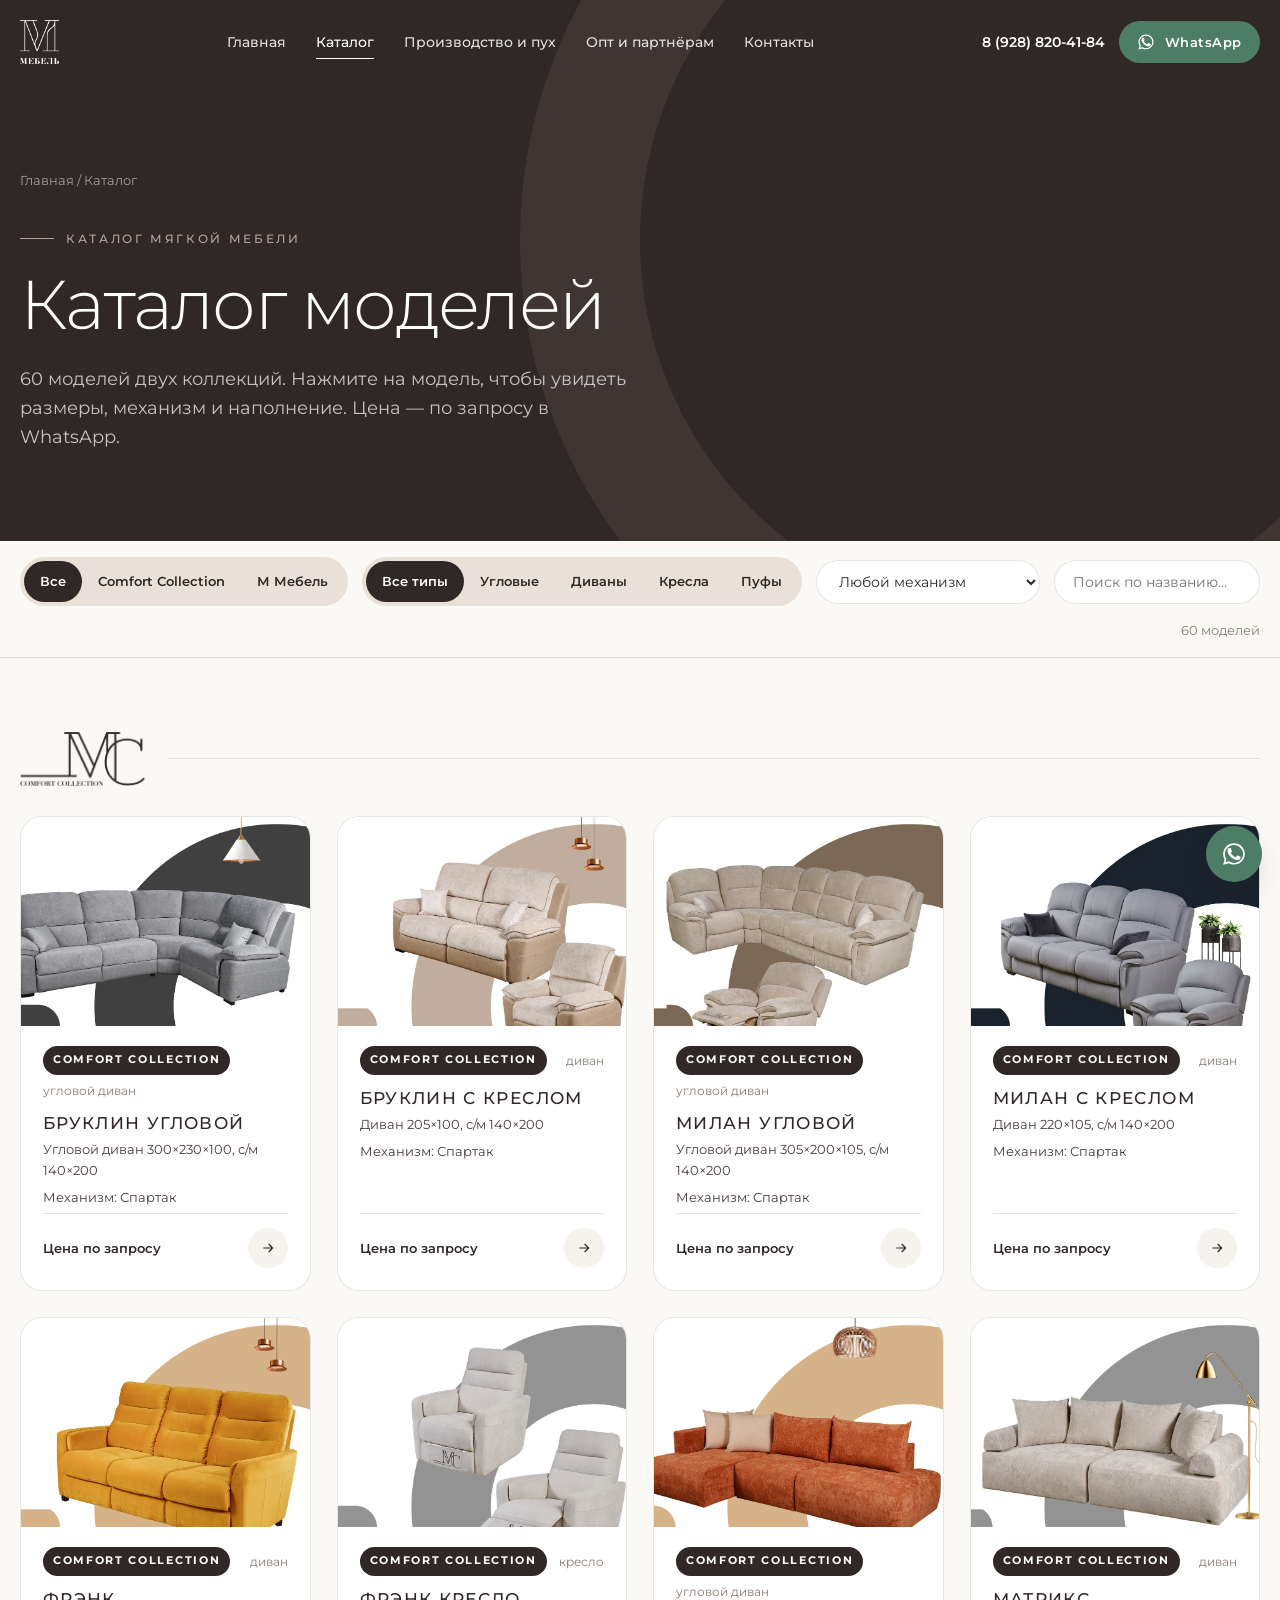
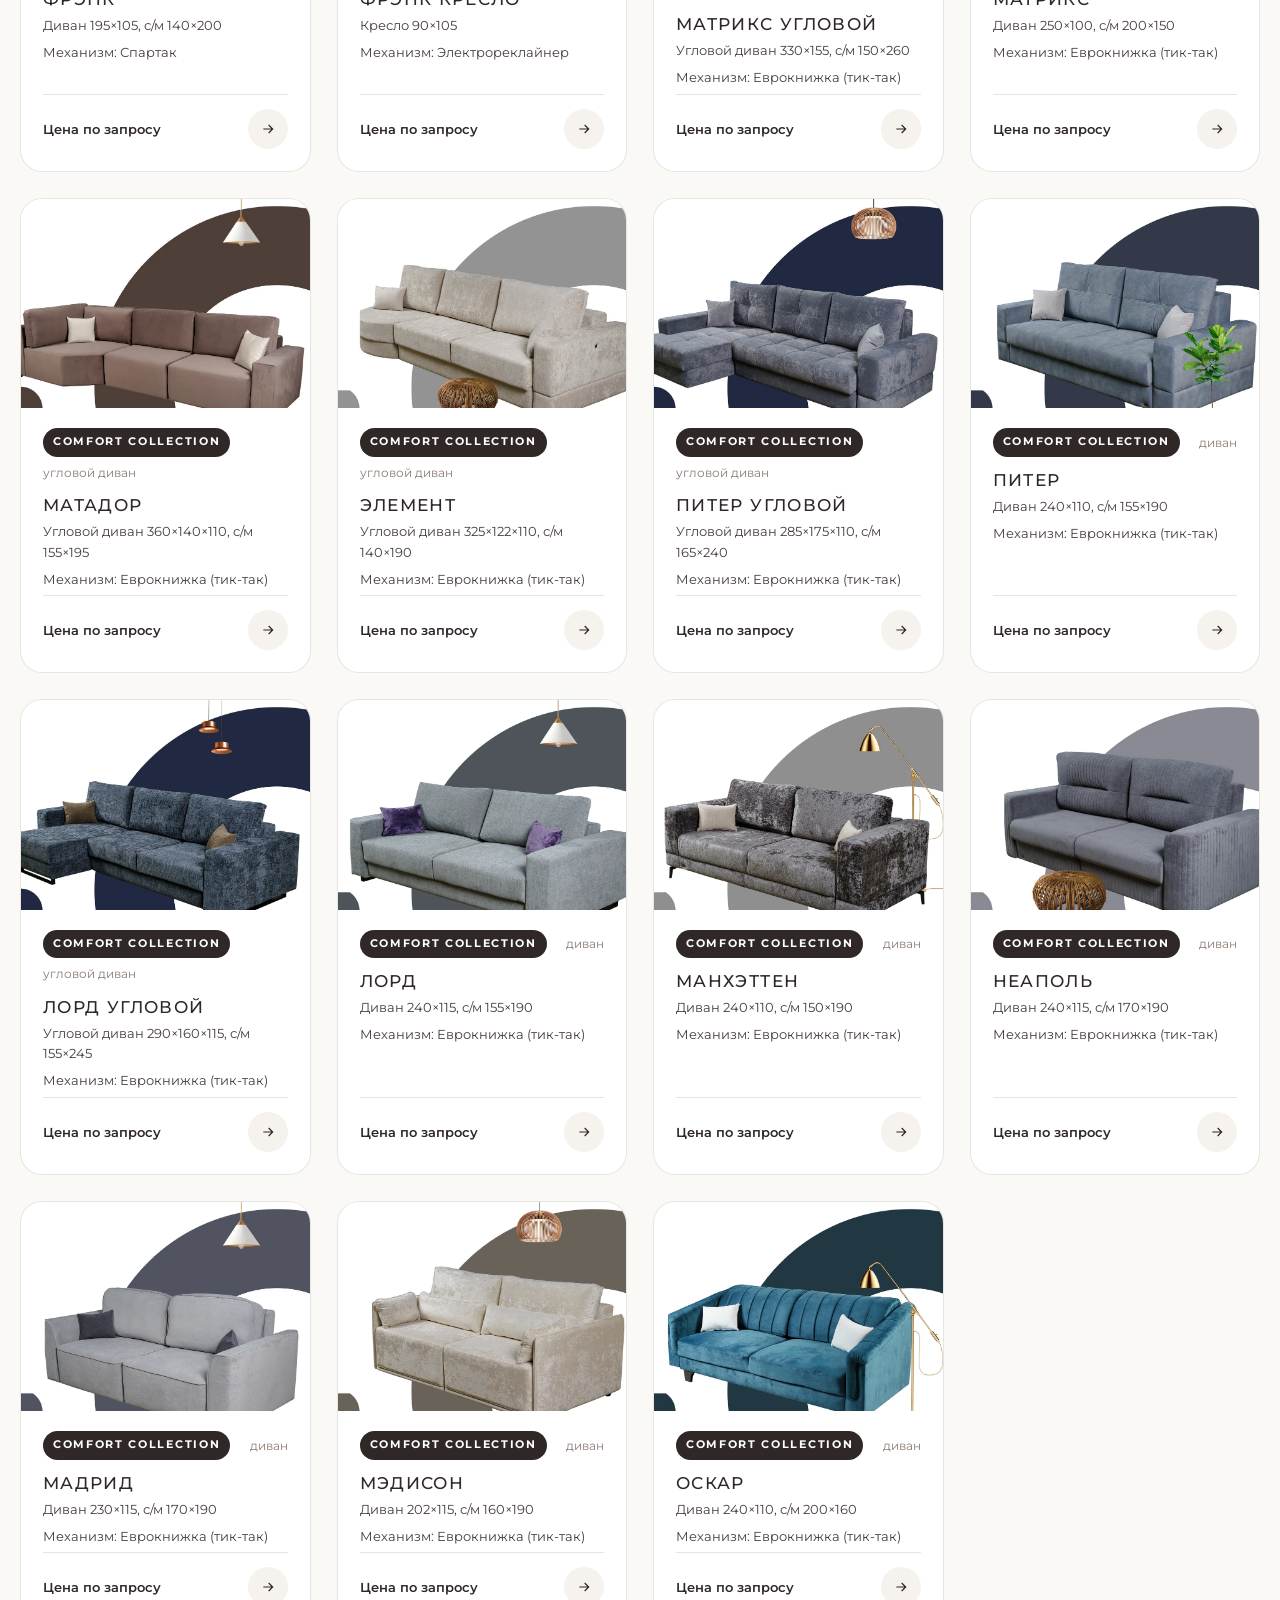
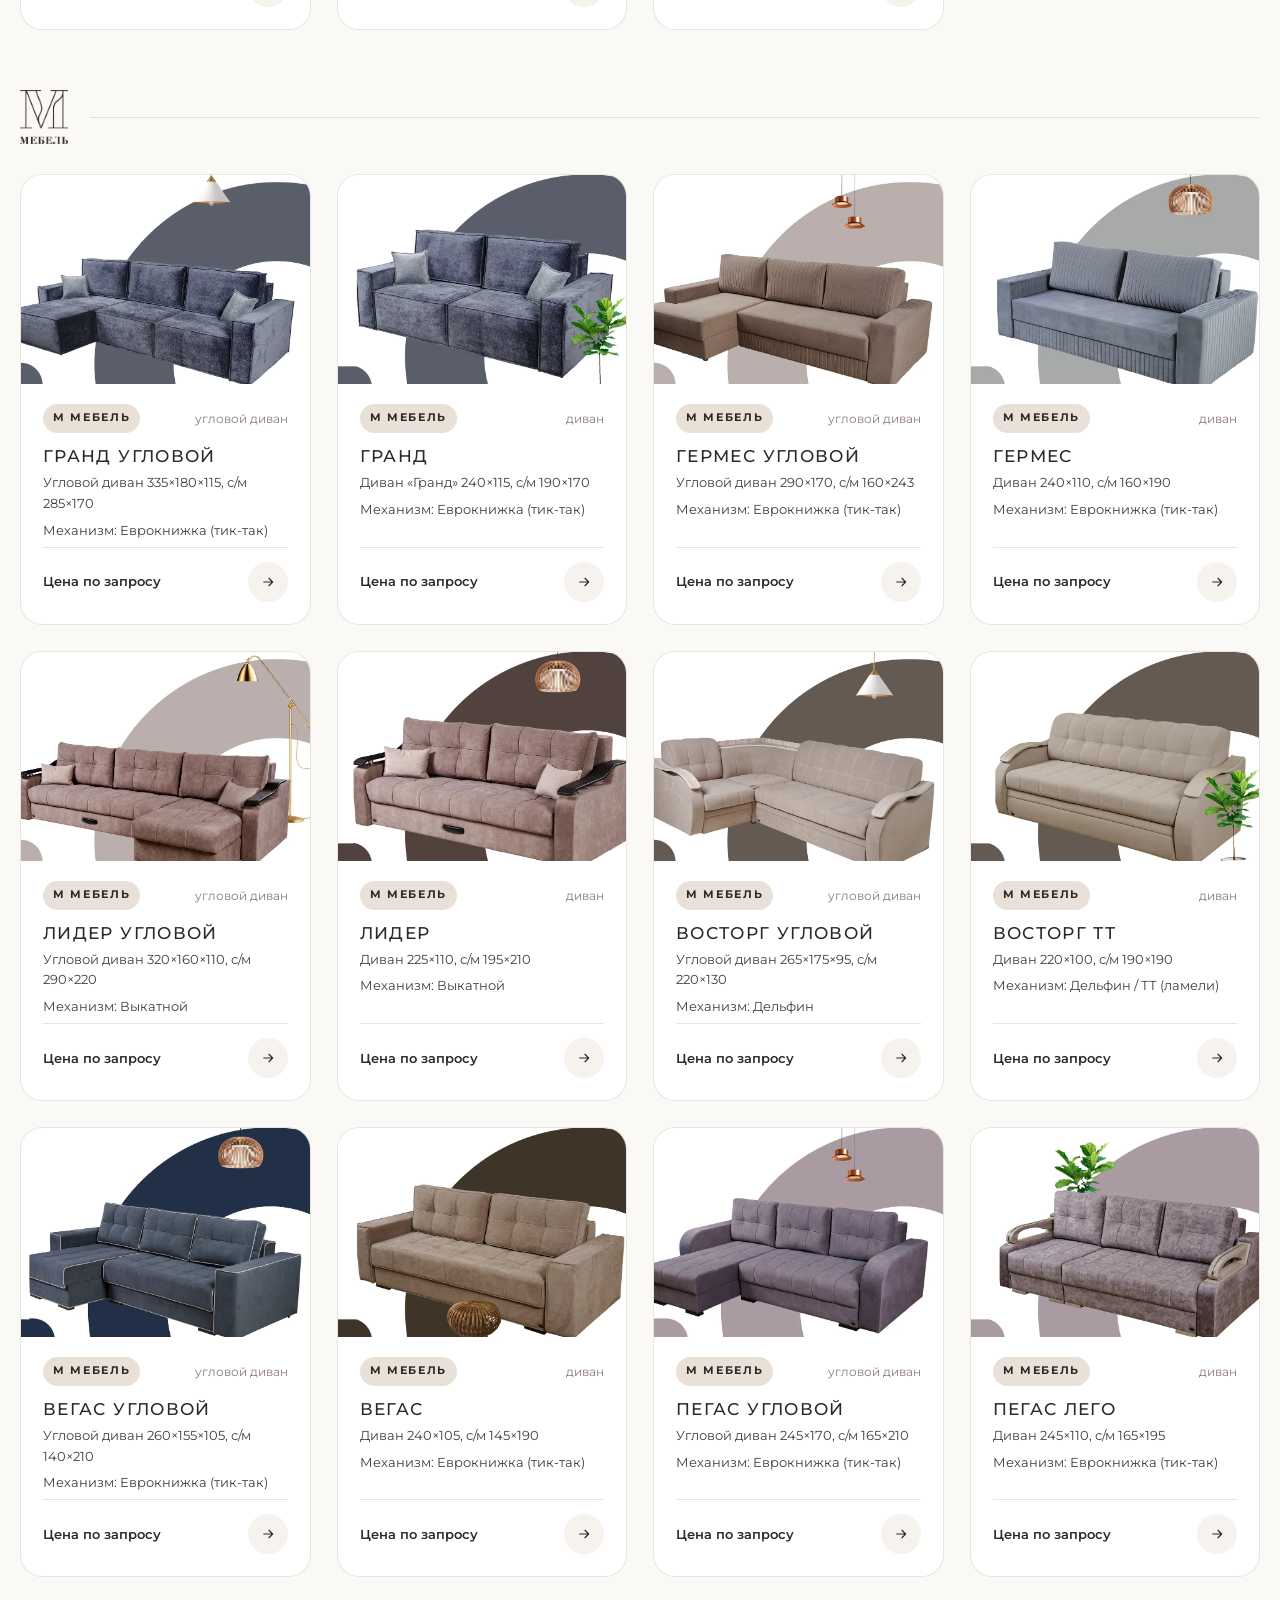
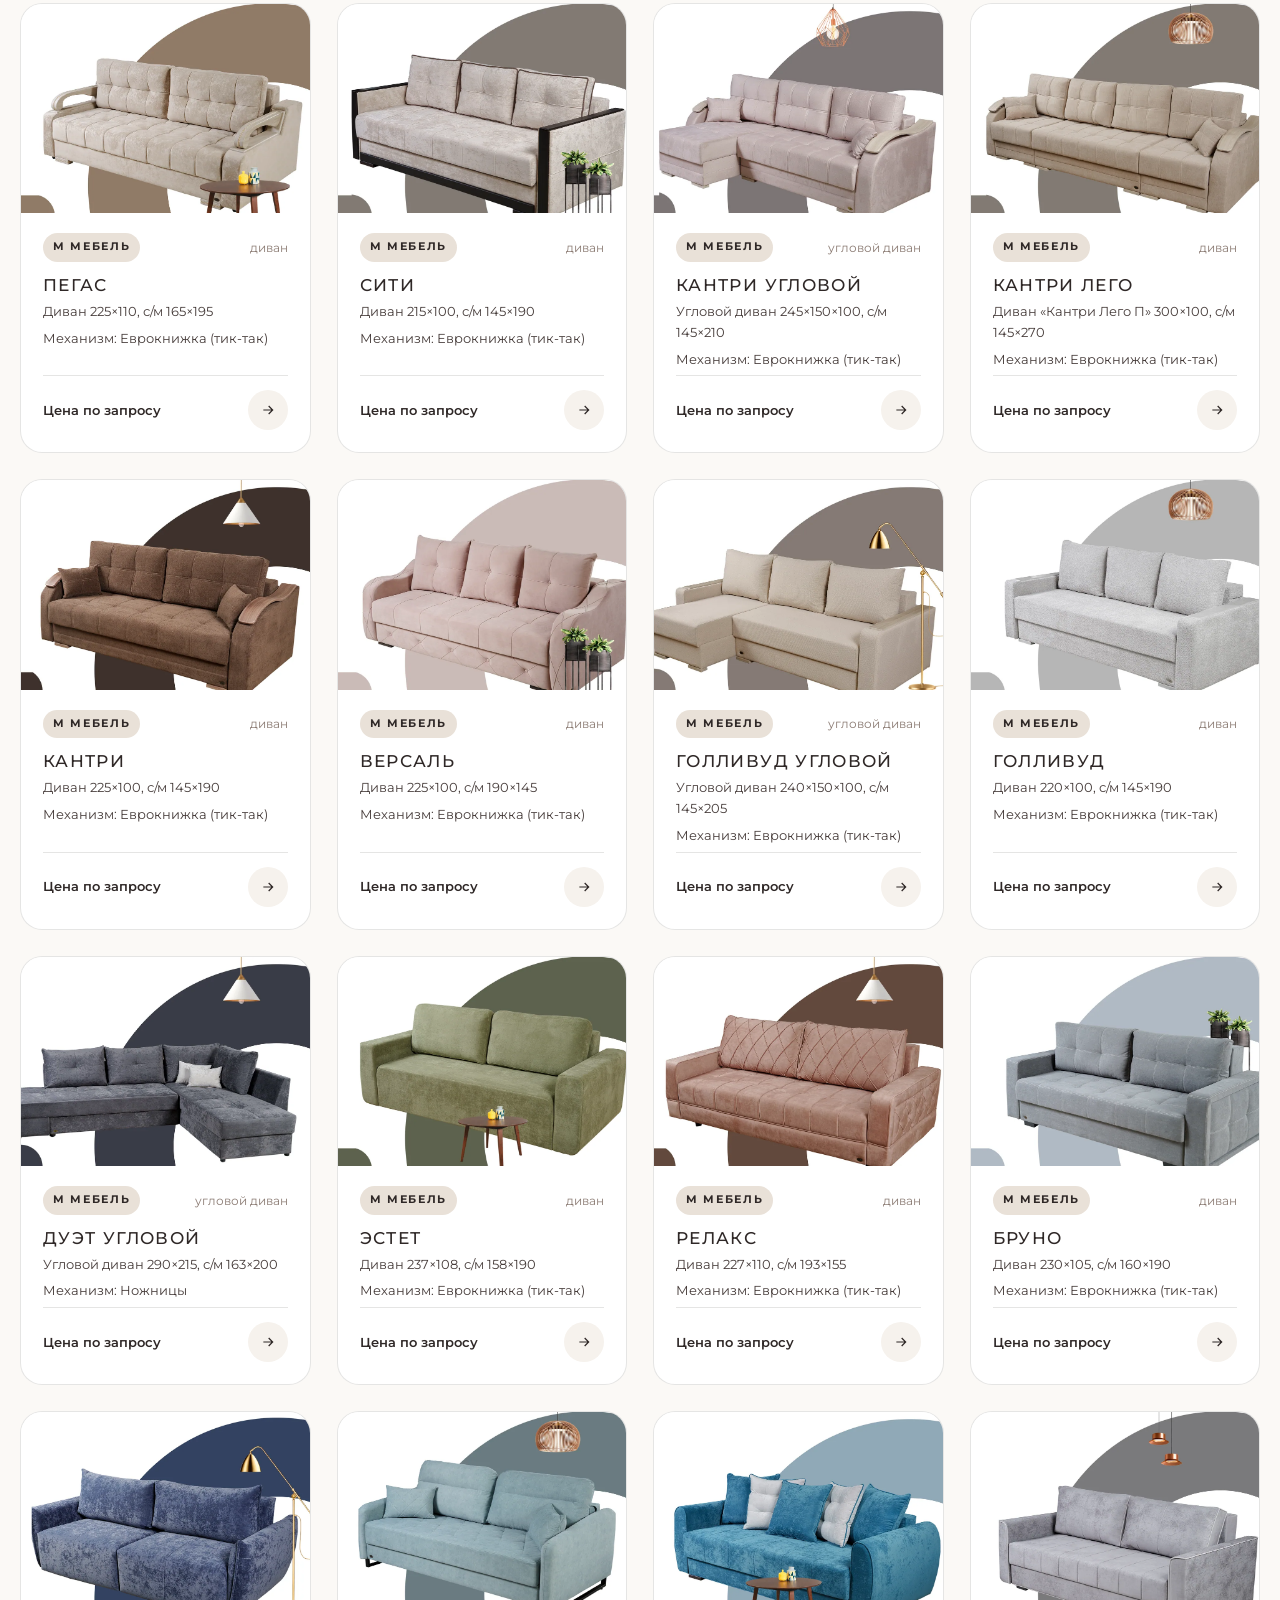
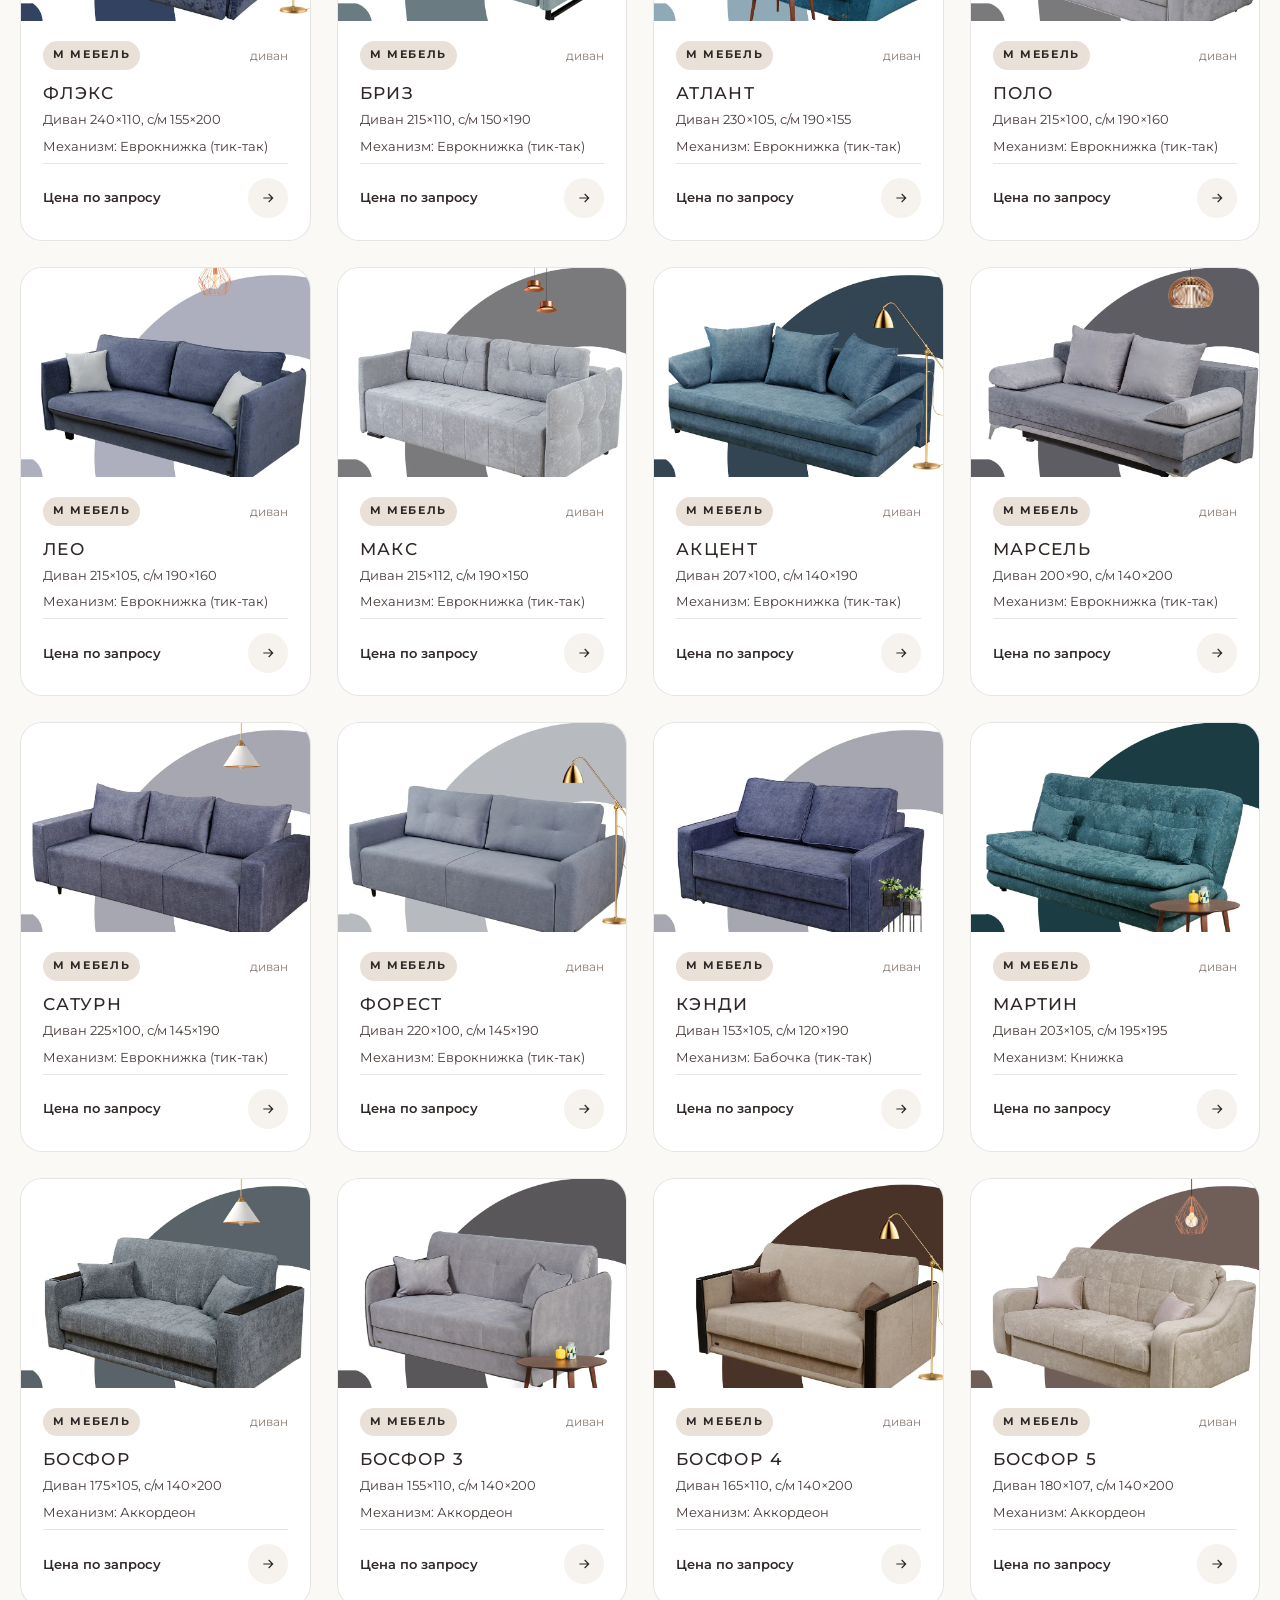
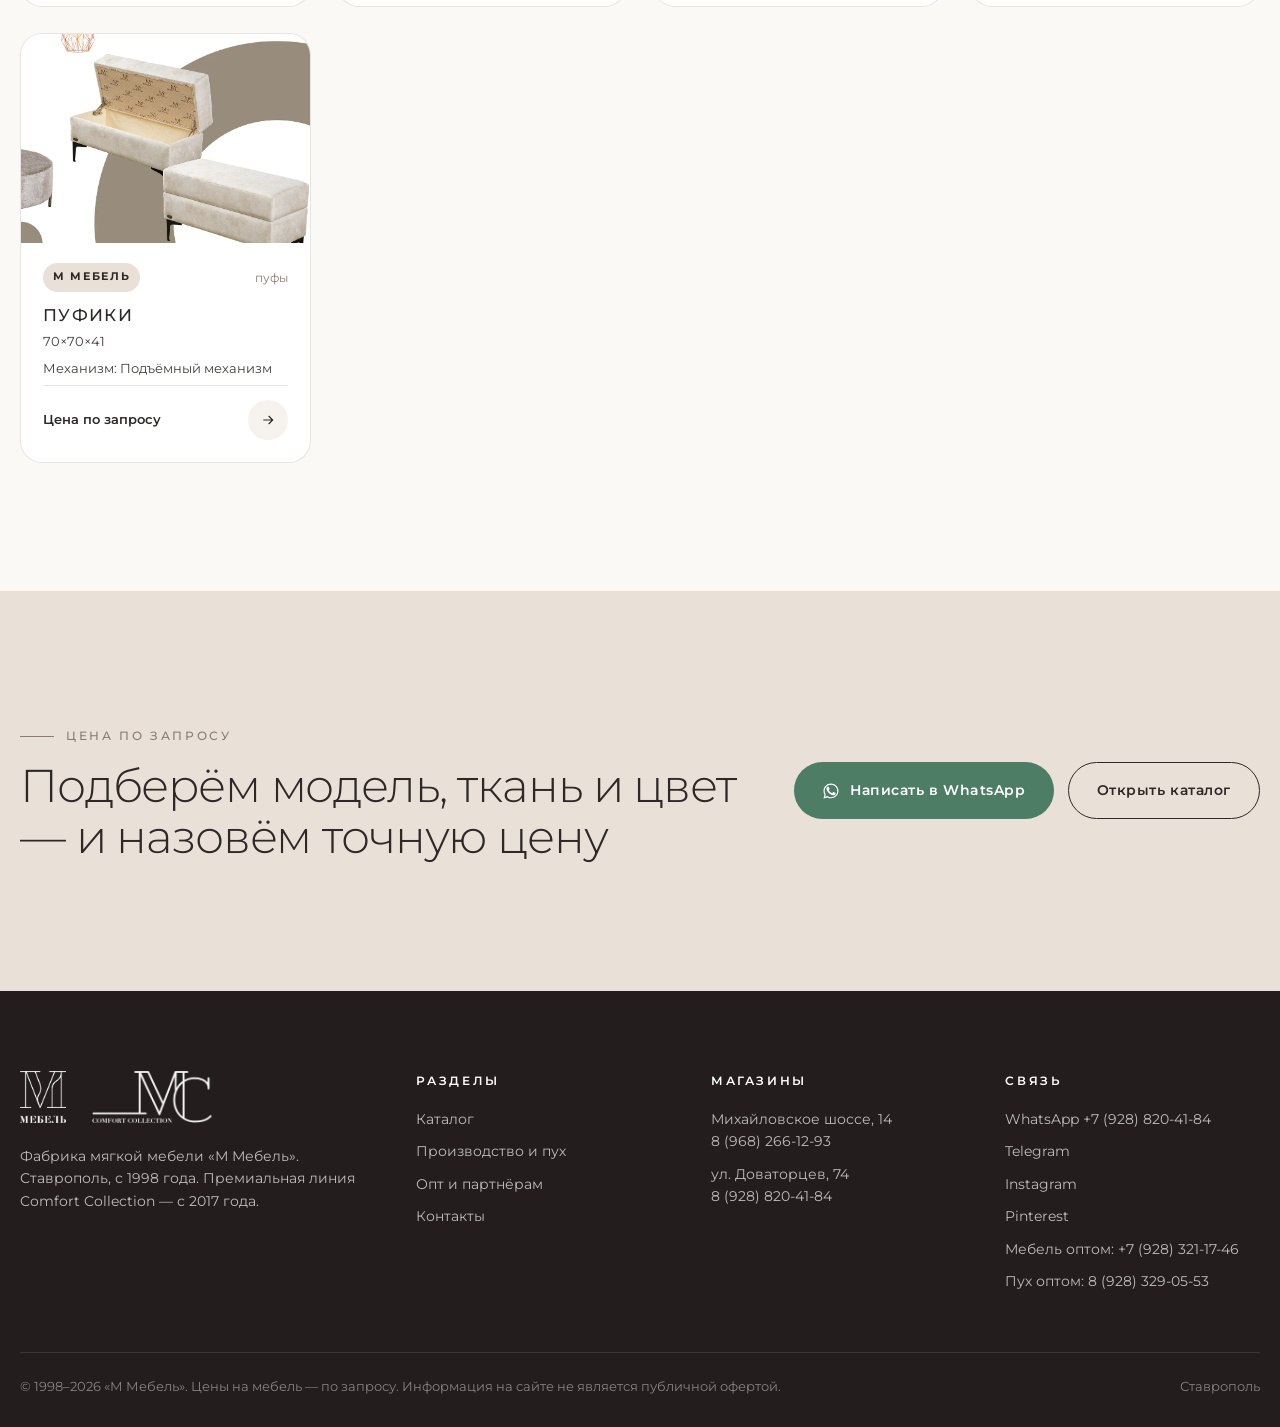
==== commit 62e1ab04: "Правки дизайна: единый шрифт, приглушённый зелёный, Comfort Collection, чистые фото - один шрифт Mon" ====
--- a/docs/catalog.html
+++ b/docs/catalog.html
@@ -3,9 +3,9 @@
 <head>
 <meta charset="utf-8">
 <meta name="viewport" content="width=device-width, initial-scale=1">
-<title>Каталог диванов и кресел — М Мебель и M Comfort</title>
+<title>Каталог диванов и кресел — М Мебель и Comfort Collection</title>
 <meta name="description" content="Каталог мягкой мебели фабрики «М Мебель»: угловые и прямые диваны, кресла с электрореклайнерами, пуфы. Размеры, механизмы, наполнение. Цена по запросу.">
-<meta property="og:title" content="Каталог диванов и кресел — М Мебель и M Comfort">
+<meta property="og:title" content="Каталог диванов и кресел — М Мебель и Comfort Collection">
 <meta property="og:description" content="Каталог мягкой мебели фабрики «М Мебель»: угловые и прямые диваны, кресла с электрореклайнерами, пуфы. Размеры, механизмы, наполнение. Цена по запросу.">
 <meta property="og:image" content="img/og.jpg">
 <meta property="og:type" content="website">
@@ -13,8 +13,8 @@
 <link rel="icon" href="img/brand/favicon.png">
 <link rel="preconnect" href="https://fonts.googleapis.com">
 <link rel="preconnect" href="https://fonts.gstatic.com" crossorigin>
-<link href="https://fonts.googleapis.com/css2?family=Cormorant+Garamond:ital,wght@0,400;0,500;0,600;1,500&family=Montserrat:wght@400;500;600;700&display=swap" rel="stylesheet">
-<link rel="stylesheet" href="css/style.css?v=3">
+<link href="https://fonts.googleapis.com/css2?family=Montserrat:wght@300;400;500;600;700&display=swap" rel="stylesheet">
+<link rel="stylesheet" href="css/style.css?v=4">
 </head>
 <body data-page="catalog.html">
 <header class="header is-dark">
@@ -49,7 +49,7 @@
 </section>
 <div class="filters">
   <div class="container filters-inner">
-    <div class="seg" data-filter="coll"><button data-v="all" class="active">Все</button><button data-v="mc">M Comfort</button><button data-v="mm">М Мебель</button></div>
+    <div class="seg" data-filter="coll"><button data-v="all" class="active">Все</button><button data-v="mc">Comfort Collection</button><button data-v="mm">М Мебель</button></div>
     <div class="seg" data-filter="type"><button data-v="all" class="active">Все типы</button><button data-v="corner">Угловые</button><button data-v="sofa">Диваны</button><button data-v="chair">Кресла</button><button data-v="pouf">Пуфы</button></div>
     <select class="select" id="f-mech" aria-label="Механизм"><option value="all">Любой механизм</option><option value="Аккордеон">Аккордеон</option><option value="Бабочка (тик-так)">Бабочка (тик-так)</option><option value="Выкатной">Выкатной</option><option value="Дельфин">Дельфин</option><option value="Дельфин / ТТ (ламели)">Дельфин / ТТ (ламели)</option><option value="Еврокнижка (тик-так)">Еврокнижка (тик-так)</option><option value="Книжка">Книжка</option><option value="Ножницы">Ножницы</option><option value="Подъёмный механизм">Подъёмный механизм</option><option value="Спартак">Спартак</option><option value="Электрореклайнер">Электрореклайнер</option></select>
     <input class="search" id="f-q" type="search" placeholder="Поиск по названию…" aria-label="Поиск">
@@ -58,172 +58,172 @@
 </div>
 <section class="section" style="padding-top:40px">
   <div class="container">
-    <div class="grid" id="catalog-grid"><div class="coll-divider" data-coll="mc"><img src="img/brand/mc-dark.png" alt="M Comfort"><span></span></div><article class="card" data-id="bruklin-uglovoy" data-coll="mc" data-type="corner" data-mech="Спартак" data-search="бруклин угловой угловой диван спартак m comfort">
-  <div class="card-img"><img src="img/products/01.webp" alt="Угловой диван «Бруклин угловой» — M Comfort" loading="lazy" width="1000" height="676"></div>
-  <div class="card-body">
-    <div class="card-top"><span class="badge mc">M Comfort</span><span class="card-type">угловой диван</span></div>
+    <div class="grid" id="catalog-grid"><div class="coll-divider" data-coll="mc"><img src="img/brand/mc-dark.png" alt="Comfort Collection"><span></span></div><article class="card" data-id="bruklin-uglovoy" data-coll="mc" data-type="corner" data-mech="Спартак" data-search="бруклин угловой угловой диван спартак comfort collection">
+  <div class="card-img"><img src="img/products/01.webp" alt="Угловой диван «Бруклин угловой» — Comfort Collection" loading="lazy" width="1000" height="676"></div>
+  <div class="card-body">
+    <div class="card-top"><span class="badge mc">Comfort Collection</span><span class="card-type">угловой диван</span></div>
     <h3>Бруклин угловой</h3>
     <div class="meta">Угловой диван 300×230×100, с/м 140×200</div>
     <div class="meta muted">Механизм: Спартак</div>
     <div class="price"><b>Цена по запросу</b><span class="more"><svg viewBox="0 0 24 24" fill="none" stroke="currentColor" stroke-width="1.8"><path d="M5 12h14M13 6l6 6-6 6"/></svg></span></div>
   </div>
-</article><article class="card" data-id="bruklin-kreslo" data-coll="mc" data-type="sofa" data-mech="Спартак" data-search="бруклин с креслом диван спартак m comfort">
-  <div class="card-img"><img src="img/products/02.webp" alt="Диван «Бруклин с креслом» — M Comfort" loading="lazy" width="1000" height="676"></div>
-  <div class="card-body">
-    <div class="card-top"><span class="badge mc">M Comfort</span><span class="card-type">диван</span></div>
+</article><article class="card" data-id="bruklin-kreslo" data-coll="mc" data-type="sofa" data-mech="Спартак" data-search="бруклин с креслом диван спартак comfort collection">
+  <div class="card-img"><img src="img/products/02.webp" alt="Диван «Бруклин с креслом» — Comfort Collection" loading="lazy" width="1000" height="676"></div>
+  <div class="card-body">
+    <div class="card-top"><span class="badge mc">Comfort Collection</span><span class="card-type">диван</span></div>
     <h3>Бруклин с креслом</h3>
     <div class="meta">Диван 205×100, с/м 140×200</div>
     <div class="meta muted">Механизм: Спартак</div>
     <div class="price"><b>Цена по запросу</b><span class="more"><svg viewBox="0 0 24 24" fill="none" stroke="currentColor" stroke-width="1.8"><path d="M5 12h14M13 6l6 6-6 6"/></svg></span></div>
   </div>
-</article><article class="card" data-id="milan-uglovoy" data-coll="mc" data-type="corner" data-mech="Спартак" data-search="милан угловой угловой диван спартак m comfort">
-  <div class="card-img"><img src="img/products/03.webp" alt="Угловой диван «Милан угловой» — M Comfort" loading="lazy" width="1000" height="676"></div>
-  <div class="card-body">
-    <div class="card-top"><span class="badge mc">M Comfort</span><span class="card-type">угловой диван</span></div>
+</article><article class="card" data-id="milan-uglovoy" data-coll="mc" data-type="corner" data-mech="Спартак" data-search="милан угловой угловой диван спартак comfort collection">
+  <div class="card-img"><img src="img/products/03.webp" alt="Угловой диван «Милан угловой» — Comfort Collection" loading="lazy" width="1000" height="676"></div>
+  <div class="card-body">
+    <div class="card-top"><span class="badge mc">Comfort Collection</span><span class="card-type">угловой диван</span></div>
     <h3>Милан угловой</h3>
     <div class="meta">Угловой диван 305×200×105, с/м 140×200</div>
     <div class="meta muted">Механизм: Спартак</div>
     <div class="price"><b>Цена по запросу</b><span class="more"><svg viewBox="0 0 24 24" fill="none" stroke="currentColor" stroke-width="1.8"><path d="M5 12h14M13 6l6 6-6 6"/></svg></span></div>
   </div>
-</article><article class="card" data-id="milan-kreslo" data-coll="mc" data-type="sofa" data-mech="Спартак" data-search="милан с креслом диван спартак m comfort">
-  <div class="card-img"><img src="img/products/04.webp" alt="Диван «Милан с креслом» — M Comfort" loading="lazy" width="1000" height="676"></div>
-  <div class="card-body">
-    <div class="card-top"><span class="badge mc">M Comfort</span><span class="card-type">диван</span></div>
+</article><article class="card" data-id="milan-kreslo" data-coll="mc" data-type="sofa" data-mech="Спартак" data-search="милан с креслом диван спартак comfort collection">
+  <div class="card-img"><img src="img/products/04.webp" alt="Диван «Милан с креслом» — Comfort Collection" loading="lazy" width="1000" height="676"></div>
+  <div class="card-body">
+    <div class="card-top"><span class="badge mc">Comfort Collection</span><span class="card-type">диван</span></div>
     <h3>Милан с креслом</h3>
     <div class="meta">Диван 220×105, с/м 140×200</div>
     <div class="meta muted">Механизм: Спартак</div>
     <div class="price"><b>Цена по запросу</b><span class="more"><svg viewBox="0 0 24 24" fill="none" stroke="currentColor" stroke-width="1.8"><path d="M5 12h14M13 6l6 6-6 6"/></svg></span></div>
   </div>
-</article><article class="card" data-id="frenk" data-coll="mc" data-type="sofa" data-mech="Спартак" data-search="фрэнк диван спартак m comfort">
-  <div class="card-img"><img src="img/products/05.webp" alt="Диван «Фрэнк» — M Comfort" loading="lazy" width="1000" height="676"></div>
-  <div class="card-body">
-    <div class="card-top"><span class="badge mc">M Comfort</span><span class="card-type">диван</span></div>
+</article><article class="card" data-id="frenk" data-coll="mc" data-type="sofa" data-mech="Спартак" data-search="фрэнк диван спартак comfort collection">
+  <div class="card-img"><img src="img/products/05.webp" alt="Диван «Фрэнк» — Comfort Collection" loading="lazy" width="1000" height="676"></div>
+  <div class="card-body">
+    <div class="card-top"><span class="badge mc">Comfort Collection</span><span class="card-type">диван</span></div>
     <h3>Фрэнк</h3>
     <div class="meta">Диван 195×105, с/м 140×200</div>
     <div class="meta muted">Механизм: Спартак</div>
     <div class="price"><b>Цена по запросу</b><span class="more"><svg viewBox="0 0 24 24" fill="none" stroke="currentColor" stroke-width="1.8"><path d="M5 12h14M13 6l6 6-6 6"/></svg></span></div>
   </div>
-</article><article class="card" data-id="frenk-kreslo" data-coll="mc" data-type="chair" data-mech="Электрореклайнер" data-search="фрэнк кресло кресло электрореклайнер m comfort">
-  <div class="card-img"><img src="img/products/06.webp" alt="Кресло «Фрэнк кресло» — M Comfort" loading="lazy" width="1000" height="676"></div>
-  <div class="card-body">
-    <div class="card-top"><span class="badge mc">M Comfort</span><span class="card-type">кресло</span></div>
+</article><article class="card" data-id="frenk-kreslo" data-coll="mc" data-type="chair" data-mech="Электрореклайнер" data-search="фрэнк кресло кресло электрореклайнер comfort collection">
+  <div class="card-img"><img src="img/products/06.webp" alt="Кресло «Фрэнк кресло» — Comfort Collection" loading="lazy" width="1000" height="676"></div>
+  <div class="card-body">
+    <div class="card-top"><span class="badge mc">Comfort Collection</span><span class="card-type">кресло</span></div>
     <h3>Фрэнк кресло</h3>
     <div class="meta">Кресло 90×105</div>
     <div class="meta muted">Механизм: Электрореклайнер</div>
     <div class="price"><b>Цена по запросу</b><span class="more"><svg viewBox="0 0 24 24" fill="none" stroke="currentColor" stroke-width="1.8"><path d="M5 12h14M13 6l6 6-6 6"/></svg></span></div>
   </div>
-</article><article class="card" data-id="matriks-uglovoy" data-coll="mc" data-type="corner" data-mech="Еврокнижка (тик-так)" data-search="матрикс угловой угловой диван еврокнижка (тик-так) m comfort">
-  <div class="card-img"><img src="img/products/07.webp" alt="Угловой диван «Матрикс угловой» — M Comfort" loading="lazy" width="1000" height="676"></div>
-  <div class="card-body">
-    <div class="card-top"><span class="badge mc">M Comfort</span><span class="card-type">угловой диван</span></div>
+</article><article class="card" data-id="matriks-uglovoy" data-coll="mc" data-type="corner" data-mech="Еврокнижка (тик-так)" data-search="матрикс угловой угловой диван еврокнижка (тик-так) comfort collection">
+  <div class="card-img"><img src="img/products/07.webp" alt="Угловой диван «Матрикс угловой» — Comfort Collection" loading="lazy" width="1000" height="676"></div>
+  <div class="card-body">
+    <div class="card-top"><span class="badge mc">Comfort Collection</span><span class="card-type">угловой диван</span></div>
     <h3>Матрикс угловой</h3>
     <div class="meta">Угловой диван 330×155, с/м 150×260</div>
     <div class="meta muted">Механизм: Еврокнижка (тик-так)</div>
     <div class="price"><b>Цена по запросу</b><span class="more"><svg viewBox="0 0 24 24" fill="none" stroke="currentColor" stroke-width="1.8"><path d="M5 12h14M13 6l6 6-6 6"/></svg></span></div>
   </div>
-</article><article class="card" data-id="matriks" data-coll="mc" data-type="sofa" data-mech="Еврокнижка (тик-так)" data-search="матрикс диван еврокнижка (тик-так) m comfort">
-  <div class="card-img"><img src="img/products/08.webp" alt="Диван «Матрикс» — M Comfort" loading="lazy" width="1000" height="676"></div>
-  <div class="card-body">
-    <div class="card-top"><span class="badge mc">M Comfort</span><span class="card-type">диван</span></div>
+</article><article class="card" data-id="matriks" data-coll="mc" data-type="sofa" data-mech="Еврокнижка (тик-так)" data-search="матрикс диван еврокнижка (тик-так) comfort collection">
+  <div class="card-img"><img src="img/products/08.webp" alt="Диван «Матрикс» — Comfort Collection" loading="lazy" width="1000" height="676"></div>
+  <div class="card-body">
+    <div class="card-top"><span class="badge mc">Comfort Collection</span><span class="card-type">диван</span></div>
     <h3>Матрикс</h3>
     <div class="meta">Диван 250×100, с/м 200×150</div>
     <div class="meta muted">Механизм: Еврокнижка (тик-так)</div>
     <div class="price"><b>Цена по запросу</b><span class="more"><svg viewBox="0 0 24 24" fill="none" stroke="currentColor" stroke-width="1.8"><path d="M5 12h14M13 6l6 6-6 6"/></svg></span></div>
   </div>
-</article><article class="card" data-id="matador" data-coll="mc" data-type="corner" data-mech="Еврокнижка (тик-так)" data-search="матадор угловой диван еврокнижка (тик-так) m comfort">
-  <div class="card-img"><img src="img/products/09.webp" alt="Угловой диван «Матадор» — M Comfort" loading="lazy" width="1000" height="676"></div>
-  <div class="card-body">
-    <div class="card-top"><span class="badge mc">M Comfort</span><span class="card-type">угловой диван</span></div>
+</article><article class="card" data-id="matador" data-coll="mc" data-type="corner" data-mech="Еврокнижка (тик-так)" data-search="матадор угловой диван еврокнижка (тик-так) comfort collection">
+  <div class="card-img"><img src="img/products/09.webp" alt="Угловой диван «Матадор» — Comfort Collection" loading="lazy" width="1000" height="676"></div>
+  <div class="card-body">
+    <div class="card-top"><span class="badge mc">Comfort Collection</span><span class="card-type">угловой диван</span></div>
     <h3>Матадор</h3>
     <div class="meta">Угловой диван 360×140×110, с/м 155×195</div>
     <div class="meta muted">Механизм: Еврокнижка (тик-так)</div>
     <div class="price"><b>Цена по запросу</b><span class="more"><svg viewBox="0 0 24 24" fill="none" stroke="currentColor" stroke-width="1.8"><path d="M5 12h14M13 6l6 6-6 6"/></svg></span></div>
   </div>
-</article><article class="card" data-id="element" data-coll="mc" data-type="corner" data-mech="Еврокнижка (тик-так)" data-search="элемент угловой диван еврокнижка (тик-так) m comfort">
-  <div class="card-img"><img src="img/products/10.webp" alt="Угловой диван «Элемент» — M Comfort" loading="lazy" width="1000" height="676"></div>
-  <div class="card-body">
-    <div class="card-top"><span class="badge mc">M Comfort</span><span class="card-type">угловой диван</span></div>
+</article><article class="card" data-id="element" data-coll="mc" data-type="corner" data-mech="Еврокнижка (тик-так)" data-search="элемент угловой диван еврокнижка (тик-так) comfort collection">
+  <div class="card-img"><img src="img/products/10.webp" alt="Угловой диван «Элемент» — Comfort Collection" loading="lazy" width="1000" height="676"></div>
+  <div class="card-body">
+    <div class="card-top"><span class="badge mc">Comfort Collection</span><span class="card-type">угловой диван</span></div>
     <h3>Элемент</h3>
     <div class="meta">Угловой диван 325×122×110, с/м 140×190</div>
     <div class="meta muted">Механизм: Еврокнижка (тик-так)</div>
     <div class="price"><b>Цена по запросу</b><span class="more"><svg viewBox="0 0 24 24" fill="none" stroke="currentColor" stroke-width="1.8"><path d="M5 12h14M13 6l6 6-6 6"/></svg></span></div>
   </div>
-</article><article class="card" data-id="piter-uglovoy" data-coll="mc" data-type="corner" data-mech="Еврокнижка (тик-так)" data-search="питер угловой угловой диван еврокнижка (тик-так) m comfort">
-  <div class="card-img"><img src="img/products/11.webp" alt="Угловой диван «Питер угловой» — M Comfort" loading="lazy" width="1000" height="676"></div>
-  <div class="card-body">
-    <div class="card-top"><span class="badge mc">M Comfort</span><span class="card-type">угловой диван</span></div>
+</article><article class="card" data-id="piter-uglovoy" data-coll="mc" data-type="corner" data-mech="Еврокнижка (тик-так)" data-search="питер угловой угловой диван еврокнижка (тик-так) comfort collection">
+  <div class="card-img"><img src="img/products/11.webp" alt="Угловой диван «Питер угловой» — Comfort Collection" loading="lazy" width="1000" height="676"></div>
+  <div class="card-body">
+    <div class="card-top"><span class="badge mc">Comfort Collection</span><span class="card-type">угловой диван</span></div>
     <h3>Питер угловой</h3>
     <div class="meta">Угловой диван 285×175×110, с/м 165×240</div>
     <div class="meta muted">Механизм: Еврокнижка (тик-так)</div>
     <div class="price"><b>Цена по запросу</b><span class="more"><svg viewBox="0 0 24 24" fill="none" stroke="currentColor" stroke-width="1.8"><path d="M5 12h14M13 6l6 6-6 6"/></svg></span></div>
   </div>
-</article><article class="card" data-id="piter" data-coll="mc" data-type="sofa" data-mech="Еврокнижка (тик-так)" data-search="питер диван еврокнижка (тик-так) m comfort">
-  <div class="card-img"><img src="img/products/12.webp" alt="Диван «Питер» — M Comfort" loading="lazy" width="1000" height="676"></div>
-  <div class="card-body">
-    <div class="card-top"><span class="badge mc">M Comfort</span><span class="card-type">диван</span></div>
+</article><article class="card" data-id="piter" data-coll="mc" data-type="sofa" data-mech="Еврокнижка (тик-так)" data-search="питер диван еврокнижка (тик-так) comfort collection">
+  <div class="card-img"><img src="img/products/12.webp" alt="Диван «Питер» — Comfort Collection" loading="lazy" width="1000" height="676"></div>
+  <div class="card-body">
+    <div class="card-top"><span class="badge mc">Comfort Collection</span><span class="card-type">диван</span></div>
     <h3>Питер</h3>
     <div class="meta">Диван 240×110, с/м 155×190</div>
     <div class="meta muted">Механизм: Еврокнижка (тик-так)</div>
     <div class="price"><b>Цена по запросу</b><span class="more"><svg viewBox="0 0 24 24" fill="none" stroke="currentColor" stroke-width="1.8"><path d="M5 12h14M13 6l6 6-6 6"/></svg></span></div>
   </div>
-</article><article class="card" data-id="lord-uglovoy" data-coll="mc" data-type="corner" data-mech="Еврокнижка (тик-так)" data-search="лорд угловой угловой диван еврокнижка (тик-так) m comfort">
-  <div class="card-img"><img src="img/products/13.webp" alt="Угловой диван «Лорд угловой» — M Comfort" loading="lazy" width="1000" height="676"></div>
-  <div class="card-body">
-    <div class="card-top"><span class="badge mc">M Comfort</span><span class="card-type">угловой диван</span></div>
+</article><article class="card" data-id="lord-uglovoy" data-coll="mc" data-type="corner" data-mech="Еврокнижка (тик-так)" data-search="лорд угловой угловой диван еврокнижка (тик-так) comfort collection">
+  <div class="card-img"><img src="img/products/13.webp" alt="Угловой диван «Лорд угловой» — Comfort Collection" loading="lazy" width="1000" height="676"></div>
+  <div class="card-body">
+    <div class="card-top"><span class="badge mc">Comfort Collection</span><span class="card-type">угловой диван</span></div>
     <h3>Лорд угловой</h3>
     <div class="meta">Угловой диван 290×160×115, с/м 155×245</div>
     <div class="meta muted">Механизм: Еврокнижка (тик-так)</div>
     <div class="price"><b>Цена по запросу</b><span class="more"><svg viewBox="0 0 24 24" fill="none" stroke="currentColor" stroke-width="1.8"><path d="M5 12h14M13 6l6 6-6 6"/></svg></span></div>
   </div>
-</article><article class="card" data-id="lord" data-coll="mc" data-type="sofa" data-mech="Еврокнижка (тик-так)" data-search="лорд диван еврокнижка (тик-так) m comfort">
-  <div class="card-img"><img src="img/products/14.webp" alt="Диван «Лорд» — M Comfort" loading="lazy" width="1000" height="676"></div>
-  <div class="card-body">
-    <div class="card-top"><span class="badge mc">M Comfort</span><span class="card-type">диван</span></div>
+</article><article class="card" data-id="lord" data-coll="mc" data-type="sofa" data-mech="Еврокнижка (тик-так)" data-search="лорд диван еврокнижка (тик-так) comfort collection">
+  <div class="card-img"><img src="img/products/14.webp" alt="Диван «Лорд» — Comfort Collection" loading="lazy" width="1000" height="676"></div>
+  <div class="card-body">
+    <div class="card-top"><span class="badge mc">Comfort Collection</span><span class="card-type">диван</span></div>
     <h3>Лорд</h3>
     <div class="meta">Диван 240×115, с/м 155×190</div>
     <div class="meta muted">Механизм: Еврокнижка (тик-так)</div>
     <div class="price"><b>Цена по запросу</b><span class="more"><svg viewBox="0 0 24 24" fill="none" stroke="currentColor" stroke-width="1.8"><path d="M5 12h14M13 6l6 6-6 6"/></svg></span></div>
   </div>
-</article><article class="card" data-id="manhetten" data-coll="mc" data-type="sofa" data-mech="Еврокнижка (тик-так)" data-search="манхэттен диван еврокнижка (тик-так) m comfort">
-  <div class="card-img"><img src="img/products/15.webp" alt="Диван «Манхэттен» — M Comfort" loading="lazy" width="1000" height="676"></div>
-  <div class="card-body">
-    <div class="card-top"><span class="badge mc">M Comfort</span><span class="card-type">диван</span></div>
+</article><article class="card" data-id="manhetten" data-coll="mc" data-type="sofa" data-mech="Еврокнижка (тик-так)" data-search="манхэттен диван еврокнижка (тик-так) comfort collection">
+  <div class="card-img"><img src="img/products/15.webp" alt="Диван «Манхэттен» — Comfort Collection" loading="lazy" width="1000" height="676"></div>
+  <div class="card-body">
+    <div class="card-top"><span class="badge mc">Comfort Collection</span><span class="card-type">диван</span></div>
     <h3>Манхэттен</h3>
     <div class="meta">Диван 240×110, с/м 150×190</div>
     <div class="meta muted">Механизм: Еврокнижка (тик-так)</div>
     <div class="price"><b>Цена по запросу</b><span class="more"><svg viewBox="0 0 24 24" fill="none" stroke="currentColor" stroke-width="1.8"><path d="M5 12h14M13 6l6 6-6 6"/></svg></span></div>
   </div>
-</article><article class="card" data-id="neapol" data-coll="mc" data-type="sofa" data-mech="Еврокнижка (тик-так)" data-search="неаполь диван еврокнижка (тик-так) m comfort">
-  <div class="card-img"><img src="img/products/16.webp" alt="Диван «Неаполь» — M Comfort" loading="lazy" width="1000" height="676"></div>
-  <div class="card-body">
-    <div class="card-top"><span class="badge mc">M Comfort</span><span class="card-type">диван</span></div>
+</article><article class="card" data-id="neapol" data-coll="mc" data-type="sofa" data-mech="Еврокнижка (тик-так)" data-search="неаполь диван еврокнижка (тик-так) comfort collection">
+  <div class="card-img"><img src="img/products/16.webp" alt="Диван «Неаполь» — Comfort Collection" loading="lazy" width="1000" height="676"></div>
+  <div class="card-body">
+    <div class="card-top"><span class="badge mc">Comfort Collection</span><span class="card-type">диван</span></div>
     <h3>Неаполь</h3>
     <div class="meta">Диван 240×115, с/м 170×190</div>
     <div class="meta muted">Механизм: Еврокнижка (тик-так)</div>
     <div class="price"><b>Цена по запросу</b><span class="more"><svg viewBox="0 0 24 24" fill="none" stroke="currentColor" stroke-width="1.8"><path d="M5 12h14M13 6l6 6-6 6"/></svg></span></div>
   </div>
-</article><article class="card" data-id="madrid" data-coll="mc" data-type="sofa" data-mech="Еврокнижка (тик-так)" data-search="мадрид диван еврокнижка (тик-так) m comfort">
-  <div class="card-img"><img src="img/products/17.webp" alt="Диван «Мадрид» — M Comfort" loading="lazy" width="1000" height="676"></div>
-  <div class="card-body">
-    <div class="card-top"><span class="badge mc">M Comfort</span><span class="card-type">диван</span></div>
+</article><article class="card" data-id="madrid" data-coll="mc" data-type="sofa" data-mech="Еврокнижка (тик-так)" data-search="мадрид диван еврокнижка (тик-так) comfort collection">
+  <div class="card-img"><img src="img/products/17.webp" alt="Диван «Мадрид» — Comfort Collection" loading="lazy" width="1000" height="676"></div>
+  <div class="card-body">
+    <div class="card-top"><span class="badge mc">Comfort Collection</span><span class="card-type">диван</span></div>
     <h3>Мадрид</h3>
     <div class="meta">Диван 230×115, с/м 170×190</div>
     <div class="meta muted">Механизм: Еврокнижка (тик-так)</div>
     <div class="price"><b>Цена по запросу</b><span class="more"><svg viewBox="0 0 24 24" fill="none" stroke="currentColor" stroke-width="1.8"><path d="M5 12h14M13 6l6 6-6 6"/></svg></span></div>
   </div>
-</article><article class="card" data-id="medison" data-coll="mc" data-type="sofa" data-mech="Еврокнижка (тик-так)" data-search="мэдисон диван еврокнижка (тик-так) m comfort">
-  <div class="card-img"><img src="img/products/18.webp" alt="Диван «Мэдисон» — M Comfort" loading="lazy" width="1000" height="676"></div>
-  <div class="card-body">
-    <div class="card-top"><span class="badge mc">M Comfort</span><span class="card-type">диван</span></div>
+</article><article class="card" data-id="medison" data-coll="mc" data-type="sofa" data-mech="Еврокнижка (тик-так)" data-search="мэдисон диван еврокнижка (тик-так) comfort collection">
+  <div class="card-img"><img src="img/products/18.webp" alt="Диван «Мэдисон» — Comfort Collection" loading="lazy" width="1000" height="676"></div>
+  <div class="card-body">
+    <div class="card-top"><span class="badge mc">Comfort Collection</span><span class="card-type">диван</span></div>
     <h3>Мэдисон</h3>
     <div class="meta">Диван 202×115, с/м 160×190</div>
     <div class="meta muted">Механизм: Еврокнижка (тик-так)</div>
     <div class="price"><b>Цена по запросу</b><span class="more"><svg viewBox="0 0 24 24" fill="none" stroke="currentColor" stroke-width="1.8"><path d="M5 12h14M13 6l6 6-6 6"/></svg></span></div>
   </div>
-</article><article class="card" data-id="oskar" data-coll="mc" data-type="sofa" data-mech="Еврокнижка (тик-так)" data-search="оскар диван еврокнижка (тик-так) m comfort">
-  <div class="card-img"><img src="img/products/19.webp" alt="Диван «Оскар» — M Comfort" loading="lazy" width="1000" height="676"></div>
-  <div class="card-body">
-    <div class="card-top"><span class="badge mc">M Comfort</span><span class="card-type">диван</span></div>
+</article><article class="card" data-id="oskar" data-coll="mc" data-type="sofa" data-mech="Еврокнижка (тик-так)" data-search="оскар диван еврокнижка (тик-так) comfort collection">
+  <div class="card-img"><img src="img/products/19.webp" alt="Диван «Оскар» — Comfort Collection" loading="lazy" width="1000" height="676"></div>
+  <div class="card-body">
+    <div class="card-top"><span class="badge mc">Comfort Collection</span><span class="card-type">диван</span></div>
     <h3>Оскар</h3>
     <div class="meta">Диван 240×110, с/м 200×160</div>
     <div class="meta muted">Механизм: Еврокнижка (тик-так)</div>
@@ -646,8 +646,8 @@
   <div class="container">
     <div class="footer-grid">
       <div>
-        <div class="logos"><img src="img/brand/mm-light.png" alt="М Мебель" width="241" height="273"><img src="img/brand/mc-light.png" alt="M Comfort Collection" width="516" height="222"></div>
-        <p>Фабрика мягкой мебели «М Мебель». Ставрополь, с 1998 года. Премиальная линия M Comfort Collection — с 2017 года.</p>
+        <div class="logos"><img src="img/brand/mm-light.png" alt="М Мебель" width="241" height="273"><img src="img/brand/mc-light.png" alt="Comfort Collection" width="516" height="222"></div>
+        <p>Фабрика мягкой мебели «М Мебель». Ставрополь, с 1998 года. Премиальная линия Comfort Collection — с 2017 года.</p>
       </div>
       <div>
         <h4>Разделы</h4>
@@ -678,7 +678,7 @@
   </div>
 </footer>
 <a class="fab" href="https://wa.me/79288204184?text=%D0%97%D0%B4%D1%80%D0%B0%D0%B2%D1%81%D1%82%D0%B2%D1%83%D0%B9%D1%82%D0%B5%21%20%D0%A5%D0%BE%D1%87%D1%83%20%D1%83%D0%B7%D0%BD%D0%B0%D1%82%D1%8C%20%D0%BE%20%D0%BC%D0%B5%D0%B1%D0%B5%D0%BB%D0%B8%20%D0%9C%20%D0%9C%D0%B5%D0%B1%D0%B5%D0%BB%D1%8C." target="_blank" rel="noopener" aria-label="Написать в WhatsApp"><svg viewBox="0 0 24 24" fill="currentColor"><path d="M17.5 14.4c-.3-.1-1.8-.9-2-1-.3-.1-.5-.1-.7.1-.2.3-.8 1-.9 1.2-.2.2-.3.2-.6.1-.3-.1-1.3-.5-2.4-1.5-.9-.8-1.5-1.8-1.7-2.1-.2-.3 0-.5.1-.6l.4-.5c.2-.2.2-.3.3-.5.1-.2 0-.4 0-.5l-.9-2.2c-.2-.6-.5-.5-.7-.5h-.6c-.2 0-.5.1-.8.4-.3.3-1 1-1 2.5s1.1 2.9 1.2 3.1c.1.2 2.1 3.2 5.1 4.5.7.3 1.3.5 1.7.6.7.2 1.4.2 1.9.1.6-.1 1.8-.7 2-1.4.2-.7.2-1.3.2-1.4-.1-.2-.3-.3-.6-.4zM12 2C6.5 2 2 6.5 2 12c0 1.8.5 3.5 1.3 4.9L2 22l5.2-1.4c1.4.8 3.1 1.2 4.8 1.2 5.5 0 10-4.5 10-10S17.5 2 12 2zm0 18.2c-1.6 0-3.1-.4-4.4-1.2l-.3-.2-3.1.8.8-3-.2-.3C4 15.1 3.6 13.6 3.6 12c0-4.6 3.8-8.4 8.4-8.4s8.4 3.8 8.4 8.4-3.8 8.2-8.4 8.2z"/></svg></a>
-<script>document.getElementById('y').textContent=new Date().getFullYear()</script><script>window.PRODUCTS=[{"id": "bruklin-uglovoy", "page": 1, "img": "01", "coll": "mc", "collName": "M Comfort", "type": "corner", "typeName": "угловой диван", "name": "Бруклин угловой", "sizes": ["Угловой диван 300×230×100, с/м 140×200"], "mech": "Спартак", "mat": ["массив прочных пород дерева, многослойная березовая фанера", "независимый пружинный блок, высокоэластичный HR ППУ повышенной плотности", "«лебяжий пух» (Thinsulate)"]}, {"id": "bruklin-kreslo", "page": 2, "img": "02", "coll": "mc", "collName": "M Comfort", "type": "sofa", "typeName": "диван", "name": "Бруклин с креслом", "sizes": ["Диван 205×100, с/м 140×200", "Кресло 105×100, МТ «Электрореклайнер»"], "mech": "Спартак", "mat": ["массив прочных пород дерева, многослойная березовая фанера", "независимый пружинный блок, высокоэластичный HR ППУ повышенной плотности", "«лебяжий пух» (Thinsulate)"]}, {"id": "milan-uglovoy", "page": 3, "img": "03", "coll": "mc", "collName": "M Comfort", "type": "corner", "typeName": "угловой диван", "name": "Милан угловой", "sizes": ["Угловой диван 305×200×105, с/м 140×200"], "mech": "Спартак", "mat": ["массив прочных пород дерева, многослойная березовая фанера", "независимый пружинный блок, высокоэластичный HR ППУ повышенной плотности", "«лебяжий пух» (Thinsulate)"]}, {"id": "milan-kreslo", "page": 4, "img": "04", "coll": "mc", "collName": "M Comfort", "type": "sofa", "typeName": "диван", "name": "Милан с креслом", "sizes": ["Диван 220×105, с/м 140×200", "Кресло 110×105, МТ «Электрореклайнер»"], "mech": "Спартак", "mat": ["массив прочных пород дерева, многослойная березовая фанера", "независимый пружинный блок, высокоэластичный HR ППУ повышенной плотности", "«лебяжий пух» (Thinsulate)"]}, {"id": "frenk", "page": 5, "img": "05", "coll": "mc", "collName": "M Comfort", "type": "sofa", "typeName": "диван", "name": "Фрэнк", "sizes": ["Диван 195×105, с/м 140×200"], "mech": "Спартак", "mat": ["массив прочных пород дерева, многослойная березовая фанера", "высокоэластичный HR ППУ повышенной плотности", "«лебяжий пух» (Thinsulate)"]}, {"id": "frenk-kreslo", "page": 6, "img": "06", "coll": "mc", "collName": "M Comfort", "type": "chair", "typeName": "кресло", "name": "Фрэнк кресло", "sizes": ["Кресло 90×105"], "mech": "Электрореклайнер", "mat": ["массив прочных пород дерева, многослойная березовая фанера", "высокоэластичный HR ППУ повышенной плотности", "«лебяжий пух» (Thinsulate)"]}, {"id": "matriks-uglovoy", "page": 7, "img": "07", "coll": "mc", "collName": "M Comfort", "type": "corner", "typeName": "угловой диван", "name": "Матрикс угловой", "sizes": ["Угловой диван 330×155, с/м 150×260"], "mech": "Еврокнижка (тик-так)", "mat": ["модульный", "бельевой ящик, фанера, ППУ", "независимый пружинный блок", "холлофайбер (подушки)"]}, {"id": "matriks", "page": 8, "img": "08", "coll": "mc", "collName": "M Comfort", "type": "sofa", "typeName": "диван", "name": "Матрикс", "sizes": ["Диван 250×100, с/м 200×150"], "mech": "Еврокнижка (тик-так)", "mat": ["модульный", "бельевой ящик, фанера, ППУ", "независимый пружинный блок", "холлофайбер (подушки)"]}, {"id": "matador", "page": 9, "img": "09", "coll": "mc", "collName": "M Comfort", "type": "corner", "typeName": "угловой диван", "name": "Матадор", "sizes": ["Угловой диван 360×140×110, с/м 155×195"], "mech": "Еврокнижка (тик-так)", "mat": ["модульный", "бельевой ящик, фанера, ППУ", "независимый пружинный блок", "холлофайбер (подушки)"]}, {"id": "element", "page": 10, "img": "10", "coll": "mc", "collName": "M Comfort", "type": "corner", "typeName": "угловой диван", "name": "Элемент", "sizes": ["Угловой диван 325×122×110, с/м 140×190"], "mech": "Еврокнижка (тик-так)", "mat": ["бельевой ящик, фанера, ППУ", "независимый пружинный блок", "холлофайбер (подушки)"]}, {"id": "piter-uglovoy", "page": 11, "img": "11", "coll": "mc", "collName": "M Comfort", "type": "corner", "typeName": "угловой диван", "name": "Питер угловой", "sizes": ["Угловой диван 285×175×110, с/м 165×240"], "mech": "Еврокнижка (тик-так)", "mat": ["бельевой ящик, фанера, ППУ", "независимый пружинный блок", "холлофайбер (подушки)"]}, {"id": "piter", "page": 12, "img": "12", "coll": "mc", "collName": "M Comfort", "type": "sofa", "typeName": "диван", "name": "Питер", "sizes": ["Диван 240×110, с/м 155×190"], "mech": "Еврокнижка (тик-так)", "mat": ["бельевой ящик, фанера, ППУ", "независимый пружинный блок", "холлофайбер (подушки)"]}, {"id": "lord-uglovoy", "page": 13, "img": "13", "coll": "mc", "collName": "M Comfort", "type": "corner", "typeName": "угловой диван", "name": "Лорд угловой", "sizes": ["Угловой диван 290×160×115, с/м 155×245"], "mech": "Еврокнижка (тик-так)", "mat": ["бельевой ящик, фанера, ППУ", "независимый пружинный блок", "холлофайбер (подушки)"]}, {"id": "lord", "page": 14, "img": "14", "coll": "mc", "collName": "M Comfort", "type": "sofa", "typeName": "диван", "name": "Лорд", "sizes": ["Диван 240×115, с/м 155×190"], "mech": "Еврокнижка (тик-так)", "mat": ["бельевой ящик, фанера, ППУ", "независимый пружинный блок", "холлофайбер (подушки)"]}, {"id": "manhetten", "page": 15, "img": "15", "coll": "mc", "collName": "M Comfort", "type": "sofa", "typeName": "диван", "name": "Манхэттен", "sizes": ["Диван 240×110, с/м 150×190"], "mech": "Еврокнижка (тик-так)", "mat": ["бельевой ящик, фанера, ППУ", "независимый пружинный блок", "холлофайбер (подушки)"]}, {"id": "neapol", "page": 16, "img": "16", "coll": "mc", "collName": "M Comfort", "type": "sofa", "typeName": "диван", "name": "Неаполь", "sizes": ["Диван 240×115, с/м 170×190"], "mech": "Еврокнижка (тик-так)", "mat": ["модульный", "бельевой ящик, фанера, ППУ", "независимый пружинный блок", "холлофайбер (подушки)"]}, {"id": "madrid", "page": 17, "img": "17", "coll": "mc", "collName": "M Comfort", "type": "sofa", "typeName": "диван", "name": "Мадрид", "sizes": ["Диван 230×115, с/м 170×190"], "mech": "Еврокнижка (тик-так)", "mat": ["модульный", "бельевой ящик, фанера, ППУ", "независимый пружинный блок", "холлофайбер (подушки)"]}, {"id": "medison", "page": 18, "img": "18", "coll": "mc", "collName": "M Comfort", "type": "sofa", "typeName": "диван", "name": "Мэдисон", "sizes": ["Диван 202×115, с/м 160×190"], "mech": "Еврокнижка (тик-так)", "mat": ["модульный", "бельевой ящик, фанера, ППУ", "независимый пружинный блок", "холлофайбер (подушки)"]}, {"id": "oskar", "page": 19, "img": "19", "coll": "mc", "collName": "M Comfort", "type": "sofa", "typeName": "диван", "name": "Оскар", "sizes": ["Диван 240×110, с/м 200×160"], "mech": "Еврокнижка (тик-так)", "mat": ["бельевой ящик, фанера, ППУ", "независимый пружинный блок", "холлофайбер (подушки)"]}, {"id": "grand-uglovoy", "page": 21, "img": "21", "coll": "mm", "collName": "М Мебель", "type": "corner", "typeName": "угловой диван", "name": "Гранд угловой", "sizes": ["Угловой диван 335×180×115, с/м 285×170"], "mech": "Еврокнижка (тик-так)", "mat": ["модульный", "бельевой ящик, фанера, ППУ", "независимый пружинный блок", "холлофайбер (подушки)"]}, {"id": "grand", "page": 22, "img": "22", "coll": "mm", "collName": "М Мебель", "type": "sofa", "typeName": "диван", "name": "Гранд", "sizes": ["Диван «Гранд» 240×115, с/м 190×170", "Диван «Гранд 2-с» 240×115, с/м 190×170", "Диван «Гранд 3-с» 335×115, с/м 285×170"], "mech": "Еврокнижка (тик-так)", "mat": ["модульный", "бельевой ящик, фанера, ППУ", "независимый пружинный блок", "холлофайбер (подушки)"]}, {"id": "germes-uglovoy", "page": 23, "img": "23", "coll": "mm", "collName": "М Мебель", "type": "corner", "typeName": "угловой диван", "name": "Гермес угловой", "sizes": ["Угловой диван 290×170, с/м 160×243"], "mech": "Еврокнижка (тик-так)", "mat": ["бельевой ящик, фанера, ППУ", "независимый пружинный блок", "холлофайбер (подушки)"]}, {"id": "germes", "page": 24, "img": "24", "coll": "mm", "collName": "М Мебель", "type": "sofa", "typeName": "диван", "name": "Гермес", "sizes": ["Диван 240×110, с/м 160×190"], "mech": "Еврокнижка (тик-так)", "mat": ["бельевой ящик, фанера, ППУ", "независимый пружинный блок", "холлофайбер (подушки)"]}, {"id": "lider-uglovoy", "page": 25, "img": "25", "coll": "mm", "collName": "М Мебель", "type": "corner", "typeName": "угловой диван", "name": "Лидер угловой", "sizes": ["Угловой диван 320×160×110, с/м 290×220"], "mech": "Выкатной", "mat": ["бельевой ящик, фанера, ППУ", "независимый пружинный блок", "холлофайбер (подушки)"]}, {"id": "lider", "page": 26, "img": "26", "coll": "mm", "collName": "М Мебель", "type": "sofa", "typeName": "диван", "name": "Лидер", "sizes": ["Диван 225×110, с/м 195×210"], "mech": "Выкатной", "mat": ["бельевой ящик, фанера, ППУ", "независимый пружинный блок", "холлофайбер (подушки)"]}, {"id": "vostorg-uglovoy", "page": 27, "img": "27", "coll": "mm", "collName": "М Мебель", "type": "corner", "typeName": "угловой диван", "name": "Восторг угловой", "sizes": ["Угловой диван 265×175×95, с/м 220×130"], "mech": "Дельфин", "mat": ["пружина «Змейка»", "бельевой ящик, фанера, ППУ"]}, {"id": "vostorg-tt", "page": 28, "img": "28", "coll": "mm", "collName": "М Мебель", "type": "sofa", "typeName": "диван", "name": "Восторг ТТ", "sizes": ["Диван 220×100, с/м 190×190", "Кресло 100×100, с/м 75×190"], "mech": "Дельфин / ТТ (ламели)", "mat": ["пружина «Змейка»", "фанера, ППУ"]}, {"id": "vegas-uglovoy", "page": 29, "img": "29", "coll": "mm", "collName": "М Мебель", "type": "corner", "typeName": "угловой диван", "name": "Вегас угловой", "sizes": ["Угловой диван 260×155×105, с/м 140×210"], "mech": "Еврокнижка (тик-так)", "mat": ["бельевой ящик, фанера, ППУ", "независимый пружинный блок", "холлофайбер (подушки)"]}, {"id": "vegas", "page": 30, "img": "30", "coll": "mm", "collName": "М Мебель", "type": "sofa", "typeName": "диван", "name": "Вегас", "sizes": ["Диван 240×105, с/м 145×190", "Кресло 115×105, с/м 65×145", "Кресло-кровать 115×105, с/м 65×190"], "mech": "Еврокнижка (тик-так)", "mat": ["бельевой ящик, фанера, ППУ", "независимый пружинный блок", "холлофайбер (подушки)"]}, {"id": "pegas-uglovoy", "page": 31, "img": "31", "coll": "mm", "collName": "М Мебель", "type": "corner", "typeName": "угловой диван", "name": "Пегас угловой", "sizes": ["Угловой диван 245×170, с/м 165×210"], "mech": "Еврокнижка (тик-так)", "mat": ["бельевой ящик, фанера, ППУ", "независимый пружинный блок", "холлофайбер (подушки)"]}, {"id": "pegas-lego", "page": 32, "img": "32", "coll": "mm", "collName": "М Мебель", "type": "sofa", "typeName": "диван", "name": "Пегас лего", "sizes": ["Диван 245×110, с/м 165×195"], "mech": "Еврокнижка (тик-так)", "mat": ["бельевой ящик, фанера, ППУ", "независимый пружинный блок", "холлофайбер (подушки)"]}, {"id": "pegas", "page": 33, "img": "33", "coll": "mm", "collName": "М Мебель", "type": "sofa", "typeName": "диван", "name": "Пегас", "sizes": ["Диван 225×110, с/м 165×195", "Кресло 100×110, с/м 70×165", "Кресло-кровать 100×110, с/м 70×210"], "mech": "Еврокнижка (тик-так)", "mat": ["бельевой ящик, фанера, ППУ", "независимый пружинный блок", "холлофайбер (подушки)"]}, {"id": "siti", "page": 34, "img": "34", "coll": "mm", "collName": "М Мебель", "type": "sofa", "typeName": "диван", "name": "Сити", "sizes": ["Диван 215×100, с/м 145×190", "Кресло 90×100, с/м 65×145"], "mech": "Еврокнижка (тик-так)", "mat": ["бельевой ящик, фанера, ППУ", "независимый пружинный блок", "холлофайбер (подушки)"]}, {"id": "kantri-uglovoy", "page": 35, "img": "35", "coll": "mm", "collName": "М Мебель", "type": "corner", "typeName": "угловой диван", "name": "Кантри угловой", "sizes": ["Угловой диван 245×150×100, с/м 145×210"], "mech": "Еврокнижка (тик-так)", "mat": ["бельевой ящик, фанера, ППУ", "независимый пружинный блок", "холлофайбер (подушки)"]}, {"id": "kantri-lego", "page": 36, "img": "36", "coll": "mm", "collName": "М Мебель", "type": "sofa", "typeName": "диван", "name": "Кантри лего", "sizes": ["Диван «Кантри Лего П» 300×100, с/м 145×270"], "mech": "Еврокнижка (тик-так)", "mat": ["бельевой ящик, фанера, ППУ", "независимый пружинный блок", "холлофайбер (подушки)"]}, {"id": "kantri", "page": 37, "img": "37", "coll": "mm", "collName": "М Мебель", "type": "sofa", "typeName": "диван", "name": "Кантри", "sizes": ["Диван 225×100, с/м 145×190", "Кресло 100×100, с/м 65×145", "Кресло-кровать 100×100, с/м 65×195"], "mech": "Еврокнижка (тик-так)", "mat": ["бельевой ящик, фанера, ППУ", "независимый пружинный блок", "холлофайбер (подушки)"]}, {"id": "versal", "page": 38, "img": "38", "coll": "mm", "collName": "М Мебель", "type": "sofa", "typeName": "диван", "name": "Версаль", "sizes": ["Диван 225×100, с/м 190×145", "Кресло 100×100, с/м 65×145", "Кресло-кровать 100×100, с/м 65×190"], "mech": "Еврокнижка (тик-так)", "mat": ["бельевой ящик, фанера, ППУ", "независимый пружинный блок", "холлофайбер (подушки)"]}, {"id": "gollivud-uglovoy", "page": 39, "img": "39", "coll": "mm", "collName": "М Мебель", "type": "corner", "typeName": "угловой диван", "name": "Голливуд угловой", "sizes": ["Угловой диван 240×150×100, с/м 145×205"], "mech": "Еврокнижка (тик-так)", "mat": ["бельевой ящик, фанера, ППУ", "независимый пружинный блок", "холлофайбер (подушки)"]}, {"id": "gollivud", "page": 40, "img": "40", "coll": "mm", "collName": "М Мебель", "type": "sofa", "typeName": "диван", "name": "Голливуд", "sizes": ["Диван 220×100, с/м 145×190", "Кресло 95×100, с/м 65×145", "Кресло-кровать 95×100, с/м 65×190"], "mech": "Еврокнижка (тик-так)", "mat": ["бельевой ящик, фанера, ППУ", "независимый пружинный блок", "холлофайбер (подушки)"]}, {"id": "duet-uglovoy", "page": 41, "img": "41", "coll": "mm", "collName": "М Мебель", "type": "corner", "typeName": "угловой диван", "name": "Дуэт угловой", "sizes": ["Угловой диван 290×215, с/м 163×200"], "mech": "Ножницы", "mat": ["бельевой ящик, фанера, ППУ", "Холкон", "независимый пружинный блок", "холлофайбер (подушки)"]}, {"id": "estet", "page": 42, "img": "42", "coll": "mm", "collName": "М Мебель", "type": "sofa", "typeName": "диван", "name": "Эстет", "sizes": ["Диван 237×108, с/м 158×190"], "mech": "Еврокнижка (тик-так)", "mat": ["бельевой ящик, фанера, ППУ", "независимый пружинный блок", "холлофайбер (подушки)"]}, {"id": "relaks", "page": 43, "img": "43", "coll": "mm", "collName": "М Мебель", "type": "sofa", "typeName": "диван", "name": "Релакс", "sizes": ["Диван 227×110, с/м 193×155", "Кресло 105×110"], "mech": "Еврокнижка (тик-так)", "mat": ["бельевой ящик, фанера, ППУ", "пружина «Змейка»", "холлофайбер (подушки)"]}, {"id": "bruno", "page": 44, "img": "44", "coll": "mm", "collName": "М Мебель", "type": "sofa", "typeName": "диван", "name": "Бруно", "sizes": ["Диван 230×105, с/м 160×190"], "mech": "Еврокнижка (тик-так)", "mat": ["бельевой ящик, фанера, ППУ", "независимый пружинный блок", "холлофайбер (подушки)"]}, {"id": "fleks", "page": 45, "img": "45", "coll": "mm", "collName": "М Мебель", "type": "sofa", "typeName": "диван", "name": "Флэкс", "sizes": ["Диван 240×110, с/м 155×200"], "mech": "Еврокнижка (тик-так)", "mat": ["модульный", "бельевой ящик, фанера, ППУ", "независимый пружинный блок", "холлофайбер (подушки)"]}, {"id": "briz", "page": 46, "img": "46", "coll": "mm", "collName": "М Мебель", "type": "sofa", "typeName": "диван", "name": "Бриз", "sizes": ["Диван 215×110, с/м 150×190"], "mech": "Еврокнижка (тик-так)", "mat": ["бельевой ящик, фанера, ППУ", "независимый пружинный блок", "холлофайбер (подушки)"]}, {"id": "atlant", "page": 47, "img": "47", "coll": "mm", "collName": "М Мебель", "type": "sofa", "typeName": "диван", "name": "Атлант", "sizes": ["Диван 230×105, с/м 190×155", "Кресло 110×105"], "mech": "Еврокнижка (тик-так)", "mat": ["бельевой ящик, фанера, ППУ, синтепон", "независимый пружинный блок", "холлофайбер (подушки)"]}, {"id": "polo", "page": 48, "img": "48", "coll": "mm", "collName": "М Мебель", "type": "sofa", "typeName": "диван", "name": "Поло", "sizes": ["Диван 215×100, с/м 190×160", "Кресло 100×100"], "mech": "Еврокнижка (тик-так)", "mat": ["бельевой ящик, фанера, ППУ", "независимый пружинный блок", "холлофайбер (подушки)"]}, {"id": "leo", "page": 49, "img": "49", "coll": "mm", "collName": "М Мебель", "type": "sofa", "typeName": "диван", "name": "Лео", "sizes": ["Диван 215×105, с/м 190×160"], "mech": "Еврокнижка (тик-так)", "mat": ["бельевой ящик, фанера, ППУ", "пружина «Змейка»", "холлофайбер (подушки)"]}, {"id": "maks", "page": 50, "img": "50", "coll": "mm", "collName": "М Мебель", "type": "sofa", "typeName": "диван", "name": "Макс", "sizes": ["Диван 215×112, с/м 190×150", "Кресло 90×112"], "mech": "Еврокнижка (тик-так)", "mat": ["бельевой ящик, фанера, ППУ", "независимый пружинный блок", "холлофайбер (подушки)"]}, {"id": "akcent", "page": 51, "img": "51", "coll": "mm", "collName": "М Мебель", "type": "sofa", "typeName": "диван", "name": "Акцент", "sizes": ["Диван 207×100, с/м 140×190"], "mech": "Еврокнижка (тик-так)", "mat": ["бельевой ящик, фанера, ППУ", "пружина «Змейка»", "холлофайбер (подушки)"]}, {"id": "marsel", "page": 52, "img": "52", "coll": "mm", "collName": "М Мебель", "type": "sofa", "typeName": "диван", "name": "Марсель", "sizes": ["Диван 200×90, с/м 140×200"], "mech": "Еврокнижка (тик-так)", "mat": ["бельевой ящик, фанера, ППУ", "независимый пружинный блок", "холлофайбер (подушки)"]}, {"id": "saturn", "page": 53, "img": "53", "coll": "mm", "collName": "М Мебель", "type": "sofa", "typeName": "диван", "name": "Сатурн", "sizes": ["Диван 225×100, с/м 145×190", "Кресло-кровать 95×100, с/м 65×190", "Кресло 95×100, с/м 65×145"], "mech": "Еврокнижка (тик-так)", "mat": ["бельевой ящик, фанера, ППУ", "независимый пружинный блок", "холлофайбер (подушки)"]}, {"id": "forest", "page": 54, "img": "54", "coll": "mm", "collName": "М Мебель", "type": "sofa", "typeName": "диван", "name": "Форест", "sizes": ["Диван 220×100, с/м 145×190"], "mech": "Еврокнижка (тик-так)", "mat": ["бельевой ящик, фанера, ППУ", "независимый пружинный блок", "холлофайбер (подушки)"]}, {"id": "kendi", "page": 55, "img": "55", "coll": "mm", "collName": "М Мебель", "type": "sofa", "typeName": "диван", "name": "Кэнди", "sizes": ["Диван 153×105, с/м 120×190"], "mech": "Бабочка (тик-так)", "mat": ["фанера, ППУ", "независимый пружинный блок", "холлофайбер (подушки)"]}, {"id": "martin", "page": 56, "img": "56", "coll": "mm", "collName": "М Мебель", "type": "sofa", "typeName": "диван", "name": "Мартин", "sizes": ["Диван 203×105, с/м 195×195"], "mech": "Книжка", "mat": ["бельевой ящик, фанера, ППУ", "ламели на металлическом каркасе", "синтепон"]}, {"id": "bosfor", "page": 57, "img": "57", "coll": "mm", "collName": "М Мебель", "type": "sofa", "typeName": "диван", "name": "Босфор", "sizes": ["Диван 175×105, с/м 140×200"], "mech": "Аккордеон", "mat": ["бельевой ящик, фанера, ППУ", "ламели на металлическом каркасе", "синтепон"]}, {"id": "bosfor-3", "page": 58, "img": "58", "coll": "mm", "collName": "М Мебель", "type": "sofa", "typeName": "диван", "name": "Босфор 3", "sizes": ["Диван 155×110, с/м 140×200"], "mech": "Аккордеон", "mat": ["бельевой ящик, фанера, ППУ", "ламели на металлическом каркасе", "синтепон"]}, {"id": "bosfor-4", "page": 59, "img": "59", "coll": "mm", "collName": "М Мебель", "type": "sofa", "typeName": "диван", "name": "Босфор 4", "sizes": ["Диван 165×110, с/м 140×200"], "mech": "Аккордеон", "mat": ["бельевой ящик, фанера, ППУ", "ламели на металлическом каркасе", "синтепон"]}, {"id": "bosfor-5", "page": 60, "img": "60", "coll": "mm", "collName": "М Мебель", "type": "sofa", "typeName": "диван", "name": "Босфор 5", "sizes": ["Диван 180×107, с/м 140×200"], "mech": "Аккордеон", "mat": ["бельевой ящик, фанера, ППУ", "ламели на металлическом каркасе", "синтепон"]}, {"id": "pufiki", "page": 61, "img": "61", "coll": "mm", "collName": "М Мебель", "type": "pouf", "typeName": "пуфы", "name": "Пуфики", "sizes": ["70×70×41", "90×90×41", "85×35×45"], "mech": "Подъёмный механизм", "mat": ["бельевой ящик, фанера, ППУ"]}]</script>
-<script src="js/main.js?v=3"></script>
+<script>document.getElementById('y').textContent=new Date().getFullYear()</script><script>window.PRODUCTS=[{"id": "bruklin-uglovoy", "page": 1, "img": "01", "coll": "mc", "collName": "Comfort Collection", "type": "corner", "typeName": "угловой диван", "name": "Бруклин угловой", "sizes": ["Угловой диван 300×230×100, с/м 140×200"], "mech": "Спартак", "mat": ["массив прочных пород дерева, многослойная березовая фанера", "независимый пружинный блок, высокоэластичный HR ППУ повышенной плотности", "«лебяжий пух» (Thinsulate)"]}, {"id": "bruklin-kreslo", "page": 2, "img": "02", "coll": "mc", "collName": "Comfort Collection", "type": "sofa", "typeName": "диван", "name": "Бруклин с креслом", "sizes": ["Диван 205×100, с/м 140×200", "Кресло 105×100, МТ «Электрореклайнер»"], "mech": "Спартак", "mat": ["массив прочных пород дерева, многослойная березовая фанера", "независимый пружинный блок, высокоэластичный HR ППУ повышенной плотности", "«лебяжий пух» (Thinsulate)"]}, {"id": "milan-uglovoy", "page": 3, "img": "03", "coll": "mc", "collName": "Comfort Collection", "type": "corner", "typeName": "угловой диван", "name": "Милан угловой", "sizes": ["Угловой диван 305×200×105, с/м 140×200"], "mech": "Спартак", "mat": ["массив прочных пород дерева, многослойная березовая фанера", "независимый пружинный блок, высокоэластичный HR ППУ повышенной плотности", "«лебяжий пух» (Thinsulate)"]}, {"id": "milan-kreslo", "page": 4, "img": "04", "coll": "mc", "collName": "Comfort Collection", "type": "sofa", "typeName": "диван", "name": "Милан с креслом", "sizes": ["Диван 220×105, с/м 140×200", "Кресло 110×105, МТ «Электрореклайнер»"], "mech": "Спартак", "mat": ["массив прочных пород дерева, многослойная березовая фанера", "независимый пружинный блок, высокоэластичный HR ППУ повышенной плотности", "«лебяжий пух» (Thinsulate)"]}, {"id": "frenk", "page": 5, "img": "05", "coll": "mc", "collName": "Comfort Collection", "type": "sofa", "typeName": "диван", "name": "Фрэнк", "sizes": ["Диван 195×105, с/м 140×200"], "mech": "Спартак", "mat": ["массив прочных пород дерева, многослойная березовая фанера", "высокоэластичный HR ППУ повышенной плотности", "«лебяжий пух» (Thinsulate)"]}, {"id": "frenk-kreslo", "page": 6, "img": "06", "coll": "mc", "collName": "Comfort Collection", "type": "chair", "typeName": "кресло", "name": "Фрэнк кресло", "sizes": ["Кресло 90×105"], "mech": "Электрореклайнер", "mat": ["массив прочных пород дерева, многослойная березовая фанера", "высокоэластичный HR ППУ повышенной плотности", "«лебяжий пух» (Thinsulate)"]}, {"id": "matriks-uglovoy", "page": 7, "img": "07", "coll": "mc", "collName": "Comfort Collection", "type": "corner", "typeName": "угловой диван", "name": "Матрикс угловой", "sizes": ["Угловой диван 330×155, с/м 150×260"], "mech": "Еврокнижка (тик-так)", "mat": ["модульный", "бельевой ящик, фанера, ППУ", "независимый пружинный блок", "холлофайбер (подушки)"]}, {"id": "matriks", "page": 8, "img": "08", "coll": "mc", "collName": "Comfort Collection", "type": "sofa", "typeName": "диван", "name": "Матрикс", "sizes": ["Диван 250×100, с/м 200×150"], "mech": "Еврокнижка (тик-так)", "mat": ["модульный", "бельевой ящик, фанера, ППУ", "независимый пружинный блок", "холлофайбер (подушки)"]}, {"id": "matador", "page": 9, "img": "09", "coll": "mc", "collName": "Comfort Collection", "type": "corner", "typeName": "угловой диван", "name": "Матадор", "sizes": ["Угловой диван 360×140×110, с/м 155×195"], "mech": "Еврокнижка (тик-так)", "mat": ["модульный", "бельевой ящик, фанера, ППУ", "независимый пружинный блок", "холлофайбер (подушки)"]}, {"id": "element", "page": 10, "img": "10", "coll": "mc", "collName": "Comfort Collection", "type": "corner", "typeName": "угловой диван", "name": "Элемент", "sizes": ["Угловой диван 325×122×110, с/м 140×190"], "mech": "Еврокнижка (тик-так)", "mat": ["бельевой ящик, фанера, ППУ", "независимый пружинный блок", "холлофайбер (подушки)"]}, {"id": "piter-uglovoy", "page": 11, "img": "11", "coll": "mc", "collName": "Comfort Collection", "type": "corner", "typeName": "угловой диван", "name": "Питер угловой", "sizes": ["Угловой диван 285×175×110, с/м 165×240"], "mech": "Еврокнижка (тик-так)", "mat": ["бельевой ящик, фанера, ППУ", "независимый пружинный блок", "холлофайбер (подушки)"]}, {"id": "piter", "page": 12, "img": "12", "coll": "mc", "collName": "Comfort Collection", "type": "sofa", "typeName": "диван", "name": "Питер", "sizes": ["Диван 240×110, с/м 155×190"], "mech": "Еврокнижка (тик-так)", "mat": ["бельевой ящик, фанера, ППУ", "независимый пружинный блок", "холлофайбер (подушки)"]}, {"id": "lord-uglovoy", "page": 13, "img": "13", "coll": "mc", "collName": "Comfort Collection", "type": "corner", "typeName": "угловой диван", "name": "Лорд угловой", "sizes": ["Угловой диван 290×160×115, с/м 155×245"], "mech": "Еврокнижка (тик-так)", "mat": ["бельевой ящик, фанера, ППУ", "независимый пружинный блок", "холлофайбер (подушки)"]}, {"id": "lord", "page": 14, "img": "14", "coll": "mc", "collName": "Comfort Collection", "type": "sofa", "typeName": "диван", "name": "Лорд", "sizes": ["Диван 240×115, с/м 155×190"], "mech": "Еврокнижка (тик-так)", "mat": ["бельевой ящик, фанера, ППУ", "независимый пружинный блок", "холлофайбер (подушки)"]}, {"id": "manhetten", "page": 15, "img": "15", "coll": "mc", "collName": "Comfort Collection", "type": "sofa", "typeName": "диван", "name": "Манхэттен", "sizes": ["Диван 240×110, с/м 150×190"], "mech": "Еврокнижка (тик-так)", "mat": ["бельевой ящик, фанера, ППУ", "независимый пружинный блок", "холлофайбер (подушки)"]}, {"id": "neapol", "page": 16, "img": "16", "coll": "mc", "collName": "Comfort Collection", "type": "sofa", "typeName": "диван", "name": "Неаполь", "sizes": ["Диван 240×115, с/м 170×190"], "mech": "Еврокнижка (тик-так)", "mat": ["модульный", "бельевой ящик, фанера, ППУ", "независимый пружинный блок", "холлофайбер (подушки)"]}, {"id": "madrid", "page": 17, "img": "17", "coll": "mc", "collName": "Comfort Collection", "type": "sofa", "typeName": "диван", "name": "Мадрид", "sizes": ["Диван 230×115, с/м 170×190"], "mech": "Еврокнижка (тик-так)", "mat": ["модульный", "бельевой ящик, фанера, ППУ", "независимый пружинный блок", "холлофайбер (подушки)"]}, {"id": "medison", "page": 18, "img": "18", "coll": "mc", "collName": "Comfort Collection", "type": "sofa", "typeName": "диван", "name": "Мэдисон", "sizes": ["Диван 202×115, с/м 160×190"], "mech": "Еврокнижка (тик-так)", "mat": ["модульный", "бельевой ящик, фанера, ППУ", "независимый пружинный блок", "холлофайбер (подушки)"]}, {"id": "oskar", "page": 19, "img": "19", "coll": "mc", "collName": "Comfort Collection", "type": "sofa", "typeName": "диван", "name": "Оскар", "sizes": ["Диван 240×110, с/м 200×160"], "mech": "Еврокнижка (тик-так)", "mat": ["бельевой ящик, фанера, ППУ", "независимый пружинный блок", "холлофайбер (подушки)"]}, {"id": "grand-uglovoy", "page": 21, "img": "21", "coll": "mm", "collName": "М Мебель", "type": "corner", "typeName": "угловой диван", "name": "Гранд угловой", "sizes": ["Угловой диван 335×180×115, с/м 285×170"], "mech": "Еврокнижка (тик-так)", "mat": ["модульный", "бельевой ящик, фанера, ППУ", "независимый пружинный блок", "холлофайбер (подушки)"]}, {"id": "grand", "page": 22, "img": "22", "coll": "mm", "collName": "М Мебель", "type": "sofa", "typeName": "диван", "name": "Гранд", "sizes": ["Диван «Гранд» 240×115, с/м 190×170", "Диван «Гранд 2-с» 240×115, с/м 190×170", "Диван «Гранд 3-с» 335×115, с/м 285×170"], "mech": "Еврокнижка (тик-так)", "mat": ["модульный", "бельевой ящик, фанера, ППУ", "независимый пружинный блок", "холлофайбер (подушки)"]}, {"id": "germes-uglovoy", "page": 23, "img": "23", "coll": "mm", "collName": "М Мебель", "type": "corner", "typeName": "угловой диван", "name": "Гермес угловой", "sizes": ["Угловой диван 290×170, с/м 160×243"], "mech": "Еврокнижка (тик-так)", "mat": ["бельевой ящик, фанера, ППУ", "независимый пружинный блок", "холлофайбер (подушки)"]}, {"id": "germes", "page": 24, "img": "24", "coll": "mm", "collName": "М Мебель", "type": "sofa", "typeName": "диван", "name": "Гермес", "sizes": ["Диван 240×110, с/м 160×190"], "mech": "Еврокнижка (тик-так)", "mat": ["бельевой ящик, фанера, ППУ", "независимый пружинный блок", "холлофайбер (подушки)"]}, {"id": "lider-uglovoy", "page": 25, "img": "25", "coll": "mm", "collName": "М Мебель", "type": "corner", "typeName": "угловой диван", "name": "Лидер угловой", "sizes": ["Угловой диван 320×160×110, с/м 290×220"], "mech": "Выкатной", "mat": ["бельевой ящик, фанера, ППУ", "независимый пружинный блок", "холлофайбер (подушки)"]}, {"id": "lider", "page": 26, "img": "26", "coll": "mm", "collName": "М Мебель", "type": "sofa", "typeName": "диван", "name": "Лидер", "sizes": ["Диван 225×110, с/м 195×210"], "mech": "Выкатной", "mat": ["бельевой ящик, фанера, ППУ", "независимый пружинный блок", "холлофайбер (подушки)"]}, {"id": "vostorg-uglovoy", "page": 27, "img": "27", "coll": "mm", "collName": "М Мебель", "type": "corner", "typeName": "угловой диван", "name": "Восторг угловой", "sizes": ["Угловой диван 265×175×95, с/м 220×130"], "mech": "Дельфин", "mat": ["пружина «Змейка»", "бельевой ящик, фанера, ППУ"]}, {"id": "vostorg-tt", "page": 28, "img": "28", "coll": "mm", "collName": "М Мебель", "type": "sofa", "typeName": "диван", "name": "Восторг ТТ", "sizes": ["Диван 220×100, с/м 190×190", "Кресло 100×100, с/м 75×190"], "mech": "Дельфин / ТТ (ламели)", "mat": ["пружина «Змейка»", "фанера, ППУ"]}, {"id": "vegas-uglovoy", "page": 29, "img": "29", "coll": "mm", "collName": "М Мебель", "type": "corner", "typeName": "угловой диван", "name": "Вегас угловой", "sizes": ["Угловой диван 260×155×105, с/м 140×210"], "mech": "Еврокнижка (тик-так)", "mat": ["бельевой ящик, фанера, ППУ", "независимый пружинный блок", "холлофайбер (подушки)"]}, {"id": "vegas", "page": 30, "img": "30", "coll": "mm", "collName": "М Мебель", "type": "sofa", "typeName": "диван", "name": "Вегас", "sizes": ["Диван 240×105, с/м 145×190", "Кресло 115×105, с/м 65×145", "Кресло-кровать 115×105, с/м 65×190"], "mech": "Еврокнижка (тик-так)", "mat": ["бельевой ящик, фанера, ППУ", "независимый пружинный блок", "холлофайбер (подушки)"]}, {"id": "pegas-uglovoy", "page": 31, "img": "31", "coll": "mm", "collName": "М Мебель", "type": "corner", "typeName": "угловой диван", "name": "Пегас угловой", "sizes": ["Угловой диван 245×170, с/м 165×210"], "mech": "Еврокнижка (тик-так)", "mat": ["бельевой ящик, фанера, ППУ", "независимый пружинный блок", "холлофайбер (подушки)"]}, {"id": "pegas-lego", "page": 32, "img": "32", "coll": "mm", "collName": "М Мебель", "type": "sofa", "typeName": "диван", "name": "Пегас лего", "sizes": ["Диван 245×110, с/м 165×195"], "mech": "Еврокнижка (тик-так)", "mat": ["бельевой ящик, фанера, ППУ", "независимый пружинный блок", "холлофайбер (подушки)"]}, {"id": "pegas", "page": 33, "img": "33", "coll": "mm", "collName": "М Мебель", "type": "sofa", "typeName": "диван", "name": "Пегас", "sizes": ["Диван 225×110, с/м 165×195", "Кресло 100×110, с/м 70×165", "Кресло-кровать 100×110, с/м 70×210"], "mech": "Еврокнижка (тик-так)", "mat": ["бельевой ящик, фанера, ППУ", "независимый пружинный блок", "холлофайбер (подушки)"]}, {"id": "siti", "page": 34, "img": "34", "coll": "mm", "collName": "М Мебель", "type": "sofa", "typeName": "диван", "name": "Сити", "sizes": ["Диван 215×100, с/м 145×190", "Кресло 90×100, с/м 65×145"], "mech": "Еврокнижка (тик-так)", "mat": ["бельевой ящик, фанера, ППУ", "независимый пружинный блок", "холлофайбер (подушки)"]}, {"id": "kantri-uglovoy", "page": 35, "img": "35", "coll": "mm", "collName": "М Мебель", "type": "corner", "typeName": "угловой диван", "name": "Кантри угловой", "sizes": ["Угловой диван 245×150×100, с/м 145×210"], "mech": "Еврокнижка (тик-так)", "mat": ["бельевой ящик, фанера, ППУ", "независимый пружинный блок", "холлофайбер (подушки)"]}, {"id": "kantri-lego", "page": 36, "img": "36", "coll": "mm", "collName": "М Мебель", "type": "sofa", "typeName": "диван", "name": "Кантри лего", "sizes": ["Диван «Кантри Лего П» 300×100, с/м 145×270"], "mech": "Еврокнижка (тик-так)", "mat": ["бельевой ящик, фанера, ППУ", "независимый пружинный блок", "холлофайбер (подушки)"]}, {"id": "kantri", "page": 37, "img": "37", "coll": "mm", "collName": "М Мебель", "type": "sofa", "typeName": "диван", "name": "Кантри", "sizes": ["Диван 225×100, с/м 145×190", "Кресло 100×100, с/м 65×145", "Кресло-кровать 100×100, с/м 65×195"], "mech": "Еврокнижка (тик-так)", "mat": ["бельевой ящик, фанера, ППУ", "независимый пружинный блок", "холлофайбер (подушки)"]}, {"id": "versal", "page": 38, "img": "38", "coll": "mm", "collName": "М Мебель", "type": "sofa", "typeName": "диван", "name": "Версаль", "sizes": ["Диван 225×100, с/м 190×145", "Кресло 100×100, с/м 65×145", "Кресло-кровать 100×100, с/м 65×190"], "mech": "Еврокнижка (тик-так)", "mat": ["бельевой ящик, фанера, ППУ", "независимый пружинный блок", "холлофайбер (подушки)"]}, {"id": "gollivud-uglovoy", "page": 39, "img": "39", "coll": "mm", "collName": "М Мебель", "type": "corner", "typeName": "угловой диван", "name": "Голливуд угловой", "sizes": ["Угловой диван 240×150×100, с/м 145×205"], "mech": "Еврокнижка (тик-так)", "mat": ["бельевой ящик, фанера, ППУ", "независимый пружинный блок", "холлофайбер (подушки)"]}, {"id": "gollivud", "page": 40, "img": "40", "coll": "mm", "collName": "М Мебель", "type": "sofa", "typeName": "диван", "name": "Голливуд", "sizes": ["Диван 220×100, с/м 145×190", "Кресло 95×100, с/м 65×145", "Кресло-кровать 95×100, с/м 65×190"], "mech": "Еврокнижка (тик-так)", "mat": ["бельевой ящик, фанера, ППУ", "независимый пружинный блок", "холлофайбер (подушки)"]}, {"id": "duet-uglovoy", "page": 41, "img": "41", "coll": "mm", "collName": "М Мебель", "type": "corner", "typeName": "угловой диван", "name": "Дуэт угловой", "sizes": ["Угловой диван 290×215, с/м 163×200"], "mech": "Ножницы", "mat": ["бельевой ящик, фанера, ППУ", "Холкон", "независимый пружинный блок", "холлофайбер (подушки)"]}, {"id": "estet", "page": 42, "img": "42", "coll": "mm", "collName": "М Мебель", "type": "sofa", "typeName": "диван", "name": "Эстет", "sizes": ["Диван 237×108, с/м 158×190"], "mech": "Еврокнижка (тик-так)", "mat": ["бельевой ящик, фанера, ППУ", "независимый пружинный блок", "холлофайбер (подушки)"]}, {"id": "relaks", "page": 43, "img": "43", "coll": "mm", "collName": "М Мебель", "type": "sofa", "typeName": "диван", "name": "Релакс", "sizes": ["Диван 227×110, с/м 193×155", "Кресло 105×110"], "mech": "Еврокнижка (тик-так)", "mat": ["бельевой ящик, фанера, ППУ", "пружина «Змейка»", "холлофайбер (подушки)"]}, {"id": "bruno", "page": 44, "img": "44", "coll": "mm", "collName": "М Мебель", "type": "sofa", "typeName": "диван", "name": "Бруно", "sizes": ["Диван 230×105, с/м 160×190"], "mech": "Еврокнижка (тик-так)", "mat": ["бельевой ящик, фанера, ППУ", "независимый пружинный блок", "холлофайбер (подушки)"]}, {"id": "fleks", "page": 45, "img": "45", "coll": "mm", "collName": "М Мебель", "type": "sofa", "typeName": "диван", "name": "Флэкс", "sizes": ["Диван 240×110, с/м 155×200"], "mech": "Еврокнижка (тик-так)", "mat": ["модульный", "бельевой ящик, фанера, ППУ", "независимый пружинный блок", "холлофайбер (подушки)"]}, {"id": "briz", "page": 46, "img": "46", "coll": "mm", "collName": "М Мебель", "type": "sofa", "typeName": "диван", "name": "Бриз", "sizes": ["Диван 215×110, с/м 150×190"], "mech": "Еврокнижка (тик-так)", "mat": ["бельевой ящик, фанера, ППУ", "независимый пружинный блок", "холлофайбер (подушки)"]}, {"id": "atlant", "page": 47, "img": "47", "coll": "mm", "collName": "М Мебель", "type": "sofa", "typeName": "диван", "name": "Атлант", "sizes": ["Диван 230×105, с/м 190×155", "Кресло 110×105"], "mech": "Еврокнижка (тик-так)", "mat": ["бельевой ящик, фанера, ППУ, синтепон", "независимый пружинный блок", "холлофайбер (подушки)"]}, {"id": "polo", "page": 48, "img": "48", "coll": "mm", "collName": "М Мебель", "type": "sofa", "typeName": "диван", "name": "Поло", "sizes": ["Диван 215×100, с/м 190×160", "Кресло 100×100"], "mech": "Еврокнижка (тик-так)", "mat": ["бельевой ящик, фанера, ППУ", "независимый пружинный блок", "холлофайбер (подушки)"]}, {"id": "leo", "page": 49, "img": "49", "coll": "mm", "collName": "М Мебель", "type": "sofa", "typeName": "диван", "name": "Лео", "sizes": ["Диван 215×105, с/м 190×160"], "mech": "Еврокнижка (тик-так)", "mat": ["бельевой ящик, фанера, ППУ", "пружина «Змейка»", "холлофайбер (подушки)"]}, {"id": "maks", "page": 50, "img": "50", "coll": "mm", "collName": "М Мебель", "type": "sofa", "typeName": "диван", "name": "Макс", "sizes": ["Диван 215×112, с/м 190×150", "Кресло 90×112"], "mech": "Еврокнижка (тик-так)", "mat": ["бельевой ящик, фанера, ППУ", "независимый пружинный блок", "холлофайбер (подушки)"]}, {"id": "akcent", "page": 51, "img": "51", "coll": "mm", "collName": "М Мебель", "type": "sofa", "typeName": "диван", "name": "Акцент", "sizes": ["Диван 207×100, с/м 140×190"], "mech": "Еврокнижка (тик-так)", "mat": ["бельевой ящик, фанера, ППУ", "пружина «Змейка»", "холлофайбер (подушки)"]}, {"id": "marsel", "page": 52, "img": "52", "coll": "mm", "collName": "М Мебель", "type": "sofa", "typeName": "диван", "name": "Марсель", "sizes": ["Диван 200×90, с/м 140×200"], "mech": "Еврокнижка (тик-так)", "mat": ["бельевой ящик, фанера, ППУ", "независимый пружинный блок", "холлофайбер (подушки)"]}, {"id": "saturn", "page": 53, "img": "53", "coll": "mm", "collName": "М Мебель", "type": "sofa", "typeName": "диван", "name": "Сатурн", "sizes": ["Диван 225×100, с/м 145×190", "Кресло-кровать 95×100, с/м 65×190", "Кресло 95×100, с/м 65×145"], "mech": "Еврокнижка (тик-так)", "mat": ["бельевой ящик, фанера, ППУ", "независимый пружинный блок", "холлофайбер (подушки)"]}, {"id": "forest", "page": 54, "img": "54", "coll": "mm", "collName": "М Мебель", "type": "sofa", "typeName": "диван", "name": "Форест", "sizes": ["Диван 220×100, с/м 145×190"], "mech": "Еврокнижка (тик-так)", "mat": ["бельевой ящик, фанера, ППУ", "независимый пружинный блок", "холлофайбер (подушки)"]}, {"id": "kendi", "page": 55, "img": "55", "coll": "mm", "collName": "М Мебель", "type": "sofa", "typeName": "диван", "name": "Кэнди", "sizes": ["Диван 153×105, с/м 120×190"], "mech": "Бабочка (тик-так)", "mat": ["фанера, ППУ", "независимый пружинный блок", "холлофайбер (подушки)"]}, {"id": "martin", "page": 56, "img": "56", "coll": "mm", "collName": "М Мебель", "type": "sofa", "typeName": "диван", "name": "Мартин", "sizes": ["Диван 203×105, с/м 195×195"], "mech": "Книжка", "mat": ["бельевой ящик, фанера, ППУ", "ламели на металлическом каркасе", "синтепон"]}, {"id": "bosfor", "page": 57, "img": "57", "coll": "mm", "collName": "М Мебель", "type": "sofa", "typeName": "диван", "name": "Босфор", "sizes": ["Диван 175×105, с/м 140×200"], "mech": "Аккордеон", "mat": ["бельевой ящик, фанера, ППУ", "ламели на металлическом каркасе", "синтепон"]}, {"id": "bosfor-3", "page": 58, "img": "58", "coll": "mm", "collName": "М Мебель", "type": "sofa", "typeName": "диван", "name": "Босфор 3", "sizes": ["Диван 155×110, с/м 140×200"], "mech": "Аккордеон", "mat": ["бельевой ящик, фанера, ППУ", "ламели на металлическом каркасе", "синтепон"]}, {"id": "bosfor-4", "page": 59, "img": "59", "coll": "mm", "collName": "М Мебель", "type": "sofa", "typeName": "диван", "name": "Босфор 4", "sizes": ["Диван 165×110, с/м 140×200"], "mech": "Аккордеон", "mat": ["бельевой ящик, фанера, ППУ", "ламели на металлическом каркасе", "синтепон"]}, {"id": "bosfor-5", "page": 60, "img": "60", "coll": "mm", "collName": "М Мебель", "type": "sofa", "typeName": "диван", "name": "Босфор 5", "sizes": ["Диван 180×107, с/м 140×200"], "mech": "Аккордеон", "mat": ["бельевой ящик, фанера, ППУ", "ламели на металлическом каркасе", "синтепон"]}, {"id": "pufiki", "page": 61, "img": "61", "coll": "mm", "collName": "М Мебель", "type": "pouf", "typeName": "пуфы", "name": "Пуфики", "sizes": ["70×70×41", "90×90×41", "85×35×45"], "mech": "Подъёмный механизм", "mat": ["бельевой ящик, фанера, ППУ"]}]</script>
+<script src="js/main.js?v=4"></script>
 </body>
 </html>
--- a/docs/css/style.css
+++ b/docs/css/style.css
@@ -9,10 +9,10 @@
   --paper:#fbf9f6;
   --bronze:#b08a5a;
   --line:rgba(47,40,39,.12);
-  --wa:#25d366;
+  --wa:#4e7d65;
   --radius:22px;
   --shadow:0 20px 60px -25px rgba(47,40,39,.35);
-  --serif:"Cormorant Garamond", "Times New Roman", serif;
+  --serif:"Montserrat", system-ui, sans-serif;
   --sans:"Montserrat", system-ui, -apple-system, "Segoe UI", sans-serif;
   --ease:cubic-bezier(.2,.7,.2,1);
 }
@@ -25,11 +25,12 @@
 .container{width:min(1240px,100% - 40px);margin-inline:auto}
 .sr{position:absolute;width:1px;height:1px;overflow:hidden;clip:rect(0 0 0 0)}
 
-h1,h2,h3{font-family:var(--serif);font-weight:500;line-height:1.05;letter-spacing:-.01em}
-h1{font-size:clamp(44px,7vw,92px)}
-h2{font-size:clamp(36px,5vw,64px)}
-h3{font-size:clamp(24px,2.4vw,32px)}
-.eyebrow{font-size:12px;letter-spacing:.28em;text-transform:uppercase;font-weight:600;color:var(--taupe);display:inline-flex;align-items:center;gap:12px}
+h1,h2,h3{font-family:var(--sans);font-weight:300;line-height:1.12;letter-spacing:-.025em}
+b,strong{font-weight:600}
+h1{font-size:clamp(36px,5.4vw,72px)}
+h2{font-size:clamp(28px,3.6vw,48px)}
+h3{font-size:clamp(19px,1.6vw,22px);font-weight:400;letter-spacing:-.01em}
+.eyebrow{font-size:12px;letter-spacing:.22em;text-transform:uppercase;font-weight:500;color:var(--taupe);display:inline-flex;align-items:center;gap:12px}
 .eyebrow::before{content:"";width:34px;height:1px;background:currentColor}
 .lead{font-size:clamp(16px,1.4vw,19px);color:var(--ink-2);max-width:620px}
 .muted{color:var(--taupe)}
@@ -49,7 +50,7 @@
 .btn-outline:hover{background:var(--ink);color:#fff;border-color:var(--ink)}
 .on-dark .btn-outline:hover{background:#fff;color:var(--ink);border-color:#fff}
 .btn-wa{background:var(--wa);color:#fff}
-.btn-wa:hover{background:#1ebe5b;box-shadow:0 14px 30px -12px rgba(37,211,102,.7)}
+.btn-wa:hover{background:#436d57;box-shadow:0 14px 30px -14px rgba(78,125,101,.7)}
 .btn-sm{padding:11px 18px;font-size:13px}
 .link-arrow{display:inline-flex;gap:10px;align-items:center;font-weight:600;font-size:14px;letter-spacing:.04em;border-bottom:1px solid currentColor;padding-bottom:4px;transition:gap .3s var(--ease)}
 .link-arrow:hover{gap:16px}
@@ -81,7 +82,7 @@
 .menu-open .mobile-menu{clip-path:circle(150% at calc(100% - 42px) 42px)}
 .menu-open .header{color:#fff;background:transparent;box-shadow:none;backdrop-filter:none}
 .menu-open .header .logo .l-light{display:block}.menu-open .header .logo .l-dark{display:none}
-.mobile-menu a.m-link{font-family:var(--serif);font-size:38px;line-height:1.25}
+.mobile-menu a.m-link{font-size:28px;font-weight:300;line-height:1.5;letter-spacing:-.01em}
 .mobile-menu .m-foot{margin-top:auto;padding-top:30px;display:grid;gap:14px;font-size:15px}
 body.menu-open{overflow:hidden}
 
@@ -111,7 +112,7 @@
 .hero-slide.active{opacity:1;transform:none}
 .hero-slide img{width:100%;border-radius:28px;box-shadow:0 40px 80px -40px rgba(0,0,0,.8)}
 .hero-caption{margin-top:22px;display:flex;justify-content:space-between;gap:16px;align-items:center;font-size:12px;letter-spacing:.18em;text-transform:uppercase;color:var(--taupe-2)}
-.hero-caption b{font-family:var(--serif);font-size:30px;font-weight:500;letter-spacing:0;text-transform:none;color:#fff;margin-right:14px}
+.hero-caption b{font-size:20px;font-weight:400;letter-spacing:.02em;text-transform:none;color:#fff}
 .hero-dots{display:flex;gap:8px;margin-left:14px}
 .hero-dots button{width:26px;height:3px;border-radius:2px;background:rgba(255,255,255,.25);transition:background .3s,width .3s}
 .hero-dots button.active{background:#fff;width:42px}
@@ -129,7 +130,7 @@
 .stats-grid{display:grid;grid-template-columns:repeat(4,1fr)}
 .stat{padding:44px 26px;border-left:1px solid var(--line)}
 .stat:first-child{border-left:0}
-.stat b{display:block;font-family:var(--serif);font-weight:500;font-size:clamp(44px,5vw,66px);line-height:1}
+.stat b{display:block;font-weight:300;font-size:clamp(36px,4vw,54px);line-height:1;letter-spacing:-.03em}
 .stat span{font-size:14px;color:var(--ink-2);display:block;margin-top:10px;max-width:220px}
 @media (max-width:820px){.stats-grid{grid-template-columns:1fr 1fr}.stat:nth-child(3){border-left:0}.stat{border-top:1px solid var(--line)}.stat:nth-child(-n+2){border-top:0}}
 
@@ -154,7 +155,7 @@
 .coll-panel.active .c-text>*:nth-child(4){transition-delay:.24s}
 .coll-panel.active .c-text>*:nth-child(5){transition-delay:.32s}
 .coll-panel .c-logo{height:86px;width:auto;margin-bottom:34px}
-.coll-panel h3{font-size:clamp(34px,4vw,52px);margin-bottom:18px}
+.coll-panel h3{font-size:clamp(26px,2.8vw,38px);font-weight:300;margin-bottom:18px}
 .coll-panel p{color:rgba(255,255,255,.78);max-width:480px}
 .coll-panel ul{list-style:none;margin:28px 0 36px;display:grid;gap:12px}
 .coll-panel li{display:flex;gap:12px;align-items:flex-start;font-size:15px}
@@ -185,8 +186,10 @@
 .card-top{display:flex;justify-content:space-between;align-items:center;gap:10px}
 .badge{font-size:10.5px;letter-spacing:.16em;text-transform:uppercase;font-weight:700;padding:6px 10px;border-radius:100px;background:var(--sand);color:var(--ink)}
 .badge.mc{background:var(--ink);color:#fff}
-.card-type{font-size:12px;color:var(--taupe);text-transform:lowercase}
-.card h3{font-size:28px;margin-top:6px}
+.card-type{font-size:12px;color:var(--taupe);text-transform:lowercase;white-space:nowrap}
+.badge{white-space:nowrap}
+.card-top{flex-wrap:wrap;row-gap:6px}
+.card h3{font-size:17px;font-weight:500;letter-spacing:.08em;text-transform:uppercase;margin-top:8px}
 .card .meta{font-size:13px;color:var(--ink-2)}
 .card .price{margin-top:auto;padding-top:14px;display:flex;justify-content:space-between;align-items:center;border-top:1px solid var(--line);font-size:13px}
 .card .price b{font-weight:600}
@@ -201,13 +204,13 @@
 .down-visual .ring{position:absolute;inset:0;border-radius:50%;border:1px solid rgba(139,123,115,.35)}
 .down-visual .ring:nth-child(2){inset:12%}
 .down-visual .ring:nth-child(3){inset:24%;background:radial-gradient(circle at 40% 35%,#fff,#efe7de)}
-.down-visual .core{position:absolute;inset:24%;display:grid;place-items:center;text-align:center;font-family:var(--serif);font-size:clamp(26px,3vw,38px);line-height:1.1}
+.down-visual .core{position:absolute;inset:24%;display:grid;place-items:center;text-align:center;font-weight:300;font-size:clamp(20px,2.2vw,28px);line-height:1.25;letter-spacing:-.01em}
 .down-visual .core small{display:block;font-family:var(--sans);font-size:12px;letter-spacing:.2em;text-transform:uppercase;color:var(--taupe);margin-top:12px}
 .flake{position:absolute;width:14px;height:14px;border-radius:50%;background:#fff;box-shadow:0 4px 14px rgba(139,123,115,.35);animation:float 9s ease-in-out infinite}
 @keyframes float{0%,100%{transform:translate(0,0)}50%{transform:translate(10px,-22px)}}
 .down-points{display:grid;gap:18px;margin:34px 0 38px}
 .down-points div{display:grid;grid-template-columns:54px 1fr;gap:16px;align-items:start}
-.down-points i{font-style:normal;width:54px;height:54px;border-radius:50%;display:grid;place-items:center;background:#fff;font-family:var(--serif);font-size:22px}
+.down-points i{font-style:normal;width:54px;height:54px;border-radius:50%;display:grid;place-items:center;background:#fff;font-size:14px;font-weight:500;letter-spacing:.06em;color:var(--taupe)}
 .down-points b{display:block;font-size:16px}
 .down-points span{font-size:14.5px;color:var(--ink-2)}
 @media (max-width:900px){.down-grid{grid-template-columns:1fr}.down-visual{max-width:380px}}
@@ -219,14 +222,14 @@
 .shops-grid{display:grid;grid-template-columns:repeat(4,1fr);gap:1px;background:rgba(255,255,255,.12);border-radius:var(--radius);overflow:hidden;margin-top:10px}
 .shop{background:var(--ink);padding:34px 28px;min-height:190px;display:flex;flex-direction:column;justify-content:space-between;transition:background .4s}
 .shop:hover{background:var(--ink-2)}
-.shop .n{font-family:var(--serif);font-size:20px;color:var(--taupe-2)}
-.shop b{font-family:var(--serif);font-weight:500;font-size:27px;line-height:1.1}
+.shop .n{font-size:12px;font-weight:500;letter-spacing:.2em;color:var(--taupe-2)}
+.shop b{font-weight:400;font-size:19px;line-height:1.25}
 .shop p{font-size:13.5px;color:rgba(255,255,255,.62);margin-top:8px}
 @media (max-width:900px){.shops-grid{grid-template-columns:1fr 1fr}}
 @media (max-width:520px){.shops-grid{grid-template-columns:1fr}.shop{min-height:0;gap:20px}}
 .feature-row{display:grid;grid-template-columns:repeat(3,1fr);gap:26px;margin-top:60px}
 .feature{padding-top:24px;border-top:1px solid rgba(255,255,255,.18)}
-.feature b{font-family:var(--serif);font-size:26px;font-weight:500;display:block;margin-bottom:8px}
+.feature b{font-size:17px;font-weight:500;display:block;margin-bottom:8px}
 .feature p{font-size:14.5px;color:rgba(255,255,255,.68)}
 .light .feature{border-color:var(--line)}
 .light .feature p{color:var(--ink-2)}
@@ -236,7 +239,7 @@
 .where-grid{display:grid;grid-template-columns:1fr 1fr;gap:26px}
 .store{position:relative;border-radius:var(--radius);background:#fff;border:1px solid var(--line);padding:34px;display:flex;flex-direction:column;gap:12px;overflow:hidden}
 .store .tag{font-size:11px;letter-spacing:.2em;text-transform:uppercase;font-weight:700;color:var(--taupe)}
-.store h3{font-size:34px}
+.store h3{font-size:24px;font-weight:300}
 .store .row{display:flex;gap:10px;flex-wrap:wrap;margin-top:12px}
 .store .ph{font-size:20px;font-weight:600}
 .store::after{content:"";position:absolute;right:-90px;bottom:-90px;width:220px;height:220px;border-radius:50%;border:40px solid var(--cream)}
@@ -254,8 +257,8 @@
 .b2b{border-radius:32px;padding:clamp(30px,4vw,54px);display:flex;flex-direction:column;gap:16px;min-height:420px;position:relative;overflow:hidden}
 .b2b.dark{background:var(--ink);color:#fff}
 .b2b.sand{background:var(--sand)}
-.b2b .num{font-family:var(--serif);font-size:15px;letter-spacing:.2em;opacity:.6}
-.b2b h3{font-size:clamp(32px,3.4vw,46px)}
+.b2b .num{font-size:11px;font-weight:500;letter-spacing:.22em;opacity:.6}
+.b2b h3{font-size:clamp(26px,2.6vw,36px);font-weight:300}
 .b2b p{max-width:460px;opacity:.82}
 .b2b .who{margin-top:auto;display:flex;justify-content:space-between;align-items:center;gap:16px;flex-wrap:wrap;padding-top:26px;border-top:1px solid currentColor;border-color:rgba(128,110,100,.35)}
 .b2b .who b{display:block;font-size:22px}
@@ -317,7 +320,7 @@
 .modal-media .views{position:absolute;top:16px;left:16px;z-index:2}
 .modal-media img{width:100%;height:100%;object-fit:contain;min-height:320px}
 .modal-info{padding:clamp(26px,3vw,44px);display:flex;flex-direction:column;gap:16px}
-.modal-info h2{font-size:clamp(36px,4vw,54px)}
+.modal-info h2{font-size:clamp(26px,2.6vw,34px);font-weight:400;letter-spacing:.06em;text-transform:uppercase}
 .spec{border-top:1px solid var(--line);padding-top:14px}
 .spec dt{font-size:11px;letter-spacing:.2em;text-transform:uppercase;font-weight:700;color:var(--taupe);margin-bottom:6px}
 .spec dd{font-size:14.5px}
@@ -339,7 +342,7 @@
 .contact-grid{display:grid;grid-template-columns:repeat(3,1fr);gap:22px}
 .c-card{border-radius:var(--radius);border:1px solid var(--line);background:#fff;padding:30px;display:flex;flex-direction:column;gap:10px}
 .c-card .tag{font-size:11px;letter-spacing:.2em;text-transform:uppercase;font-weight:700;color:var(--taupe)}
-.c-card b{font-family:var(--serif);font-weight:500;font-size:28px;line-height:1.1}
+.c-card b{font-weight:400;font-size:21px;line-height:1.25}
 .c-card a.ph{font-size:19px;font-weight:600}
 .c-card .row{display:flex;gap:8px;flex-wrap:wrap;margin-top:auto;padding-top:12px}
 .map{margin-top:26px;border-radius:var(--radius);overflow:hidden;border:1px solid var(--line);background:var(--cream);aspect-ratio:2.4}
@@ -365,10 +368,10 @@
 @media (max-width:520px){.footer-grid{grid-template-columns:1fr}}
 
 /* ---------- floating WhatsApp ---------- */
-.fab{position:fixed;right:20px;bottom:20px;z-index:40;width:62px;height:62px;border-radius:50%;background:var(--wa);color:#fff;display:grid;place-items:center;box-shadow:0 14px 34px -10px rgba(37,211,102,.75);transition:transform .3s var(--ease)}
+.fab{position:fixed;right:18px;bottom:18px;z-index:40;width:56px;height:56px;border-radius:50%;background:var(--wa);color:#fff;display:grid;place-items:center;box-shadow:0 14px 30px -12px rgba(47,40,39,.45);transition:transform .3s var(--ease)}
 .fab:hover{transform:scale(1.08)}
-.fab svg{width:30px;height:30px}
-.fab::before{content:"";position:absolute;inset:0;border-radius:50%;background:var(--wa);z-index:-1;animation:pulse 2.4s infinite}
+.fab svg{width:26px;height:26px}
+.fab::before{content:"";position:absolute;inset:0;border-radius:50%;background:var(--wa);z-index:-1;animation:pulse 3s infinite;opacity:.35}
 @keyframes pulse{0%{transform:scale(1);opacity:.6}100%{transform:scale(1.7);opacity:0}}
 
 /* ---------- reveal on scroll ---------- */
@@ -381,11 +384,11 @@
 .two-col{display:grid;grid-template-columns:1fr 1fr;gap:clamp(30px,6vw,90px);align-items:start}
 .prose p{margin-bottom:18px;color:var(--ink-2);font-size:16.5px}
 .prose p b{color:var(--ink)}
-.quote{font-family:var(--serif);font-size:clamp(28px,3.2vw,42px);line-height:1.2}
+.quote{font-weight:300;font-size:clamp(24px,2.6vw,34px);line-height:1.3;letter-spacing:-.02em}
 .img-frame{border-radius:28px;overflow:hidden;box-shadow:var(--shadow)}
 @media (max-width:820px){.two-col{grid-template-columns:1fr}}
 .timeline{display:grid;grid-template-columns:repeat(3,1fr);gap:26px}
 .tl{border-radius:var(--radius);background:var(--cream);padding:34px}
-.tl b{font-family:var(--serif);font-size:58px;font-weight:500;line-height:1;display:block}
+.tl b{font-size:46px;font-weight:300;letter-spacing:-.03em;line-height:1;display:block}
 .tl p{margin-top:12px;color:var(--ink-2);font-size:15px}
 @media (max-width:820px){.timeline{grid-template-columns:1fr}}
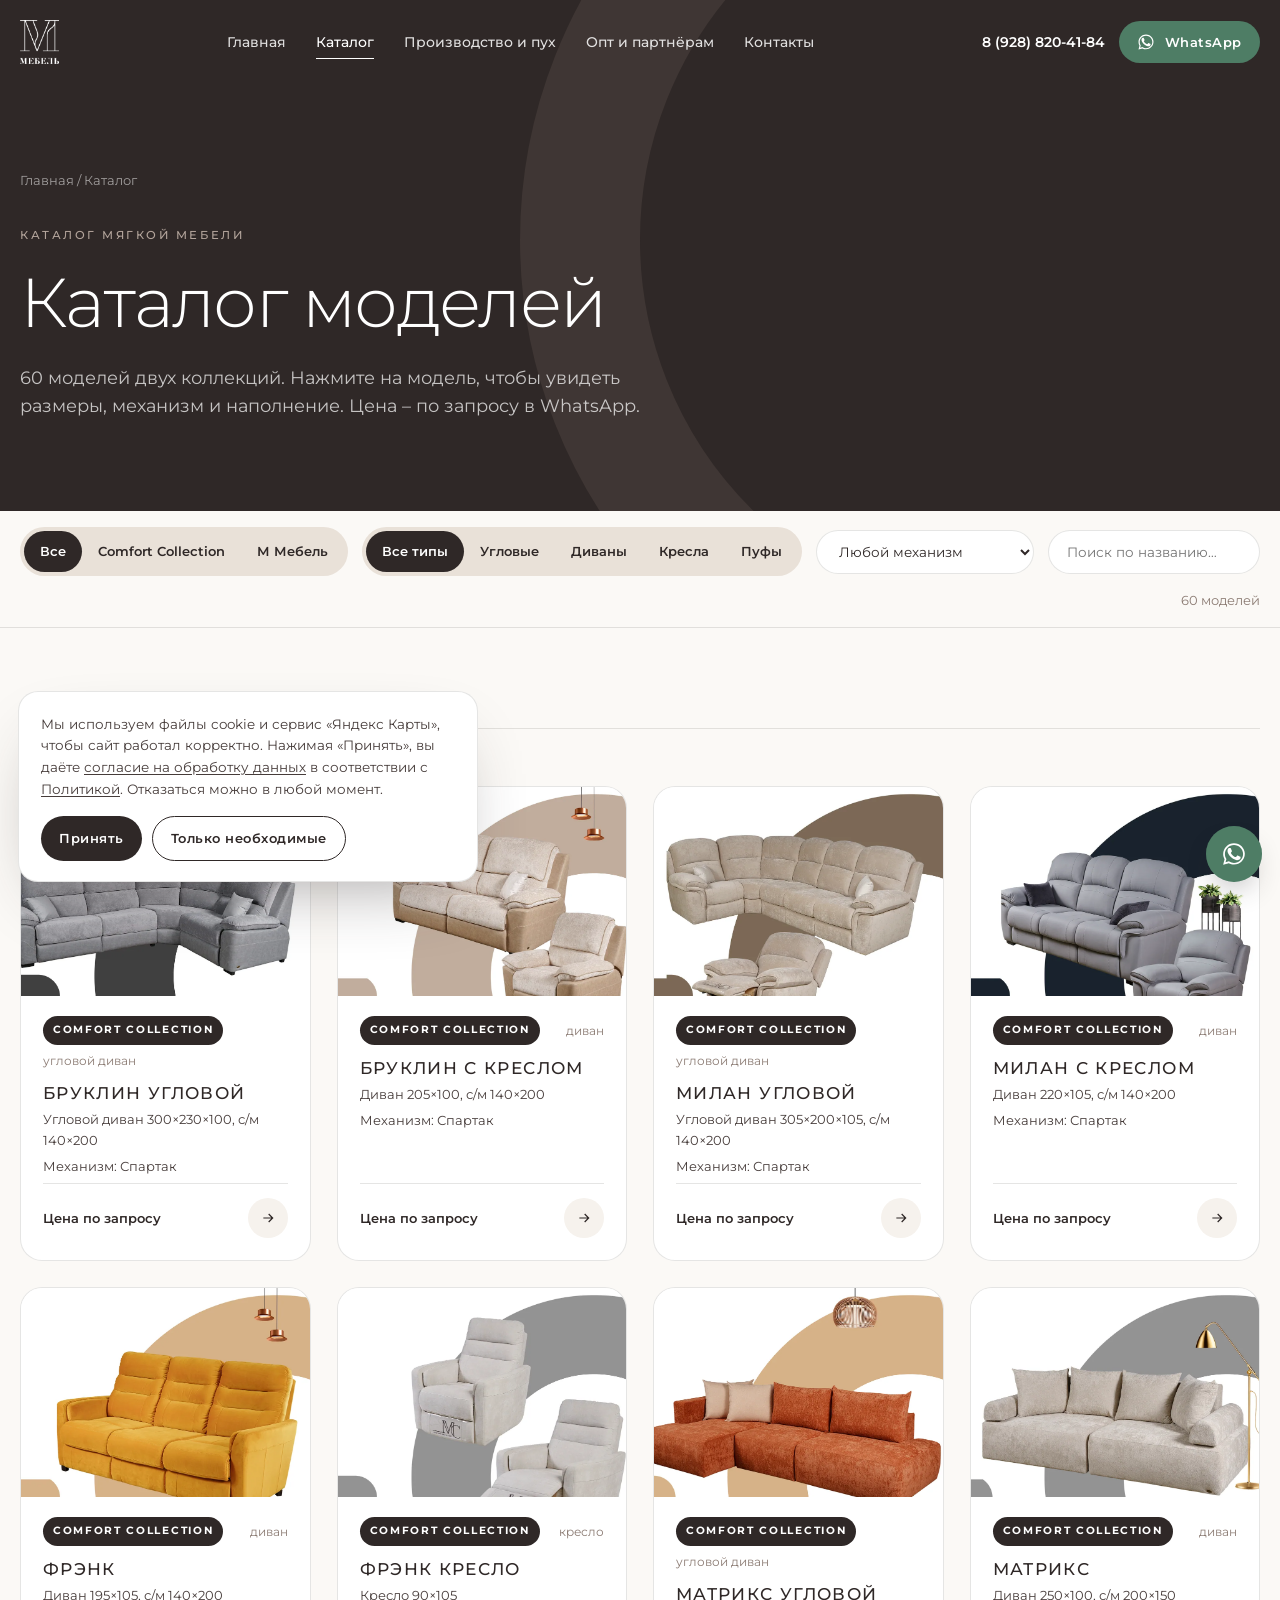
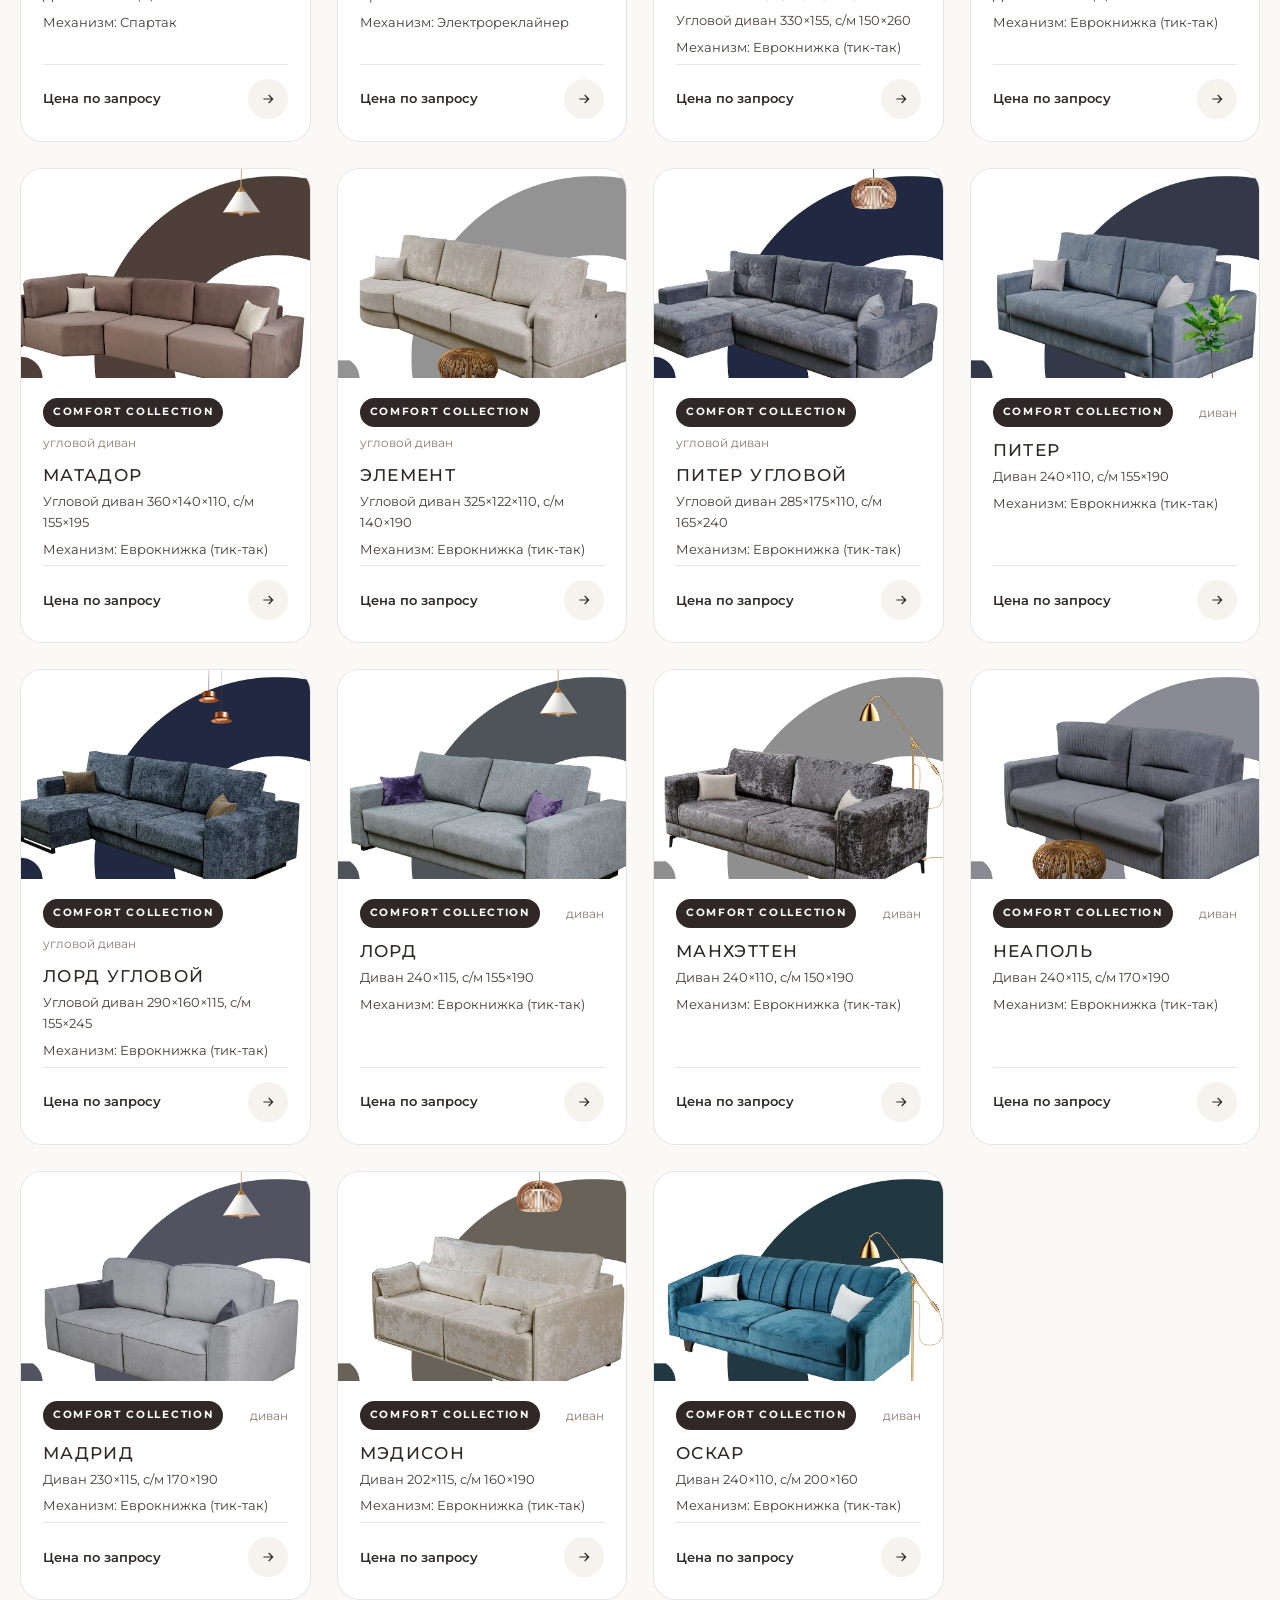
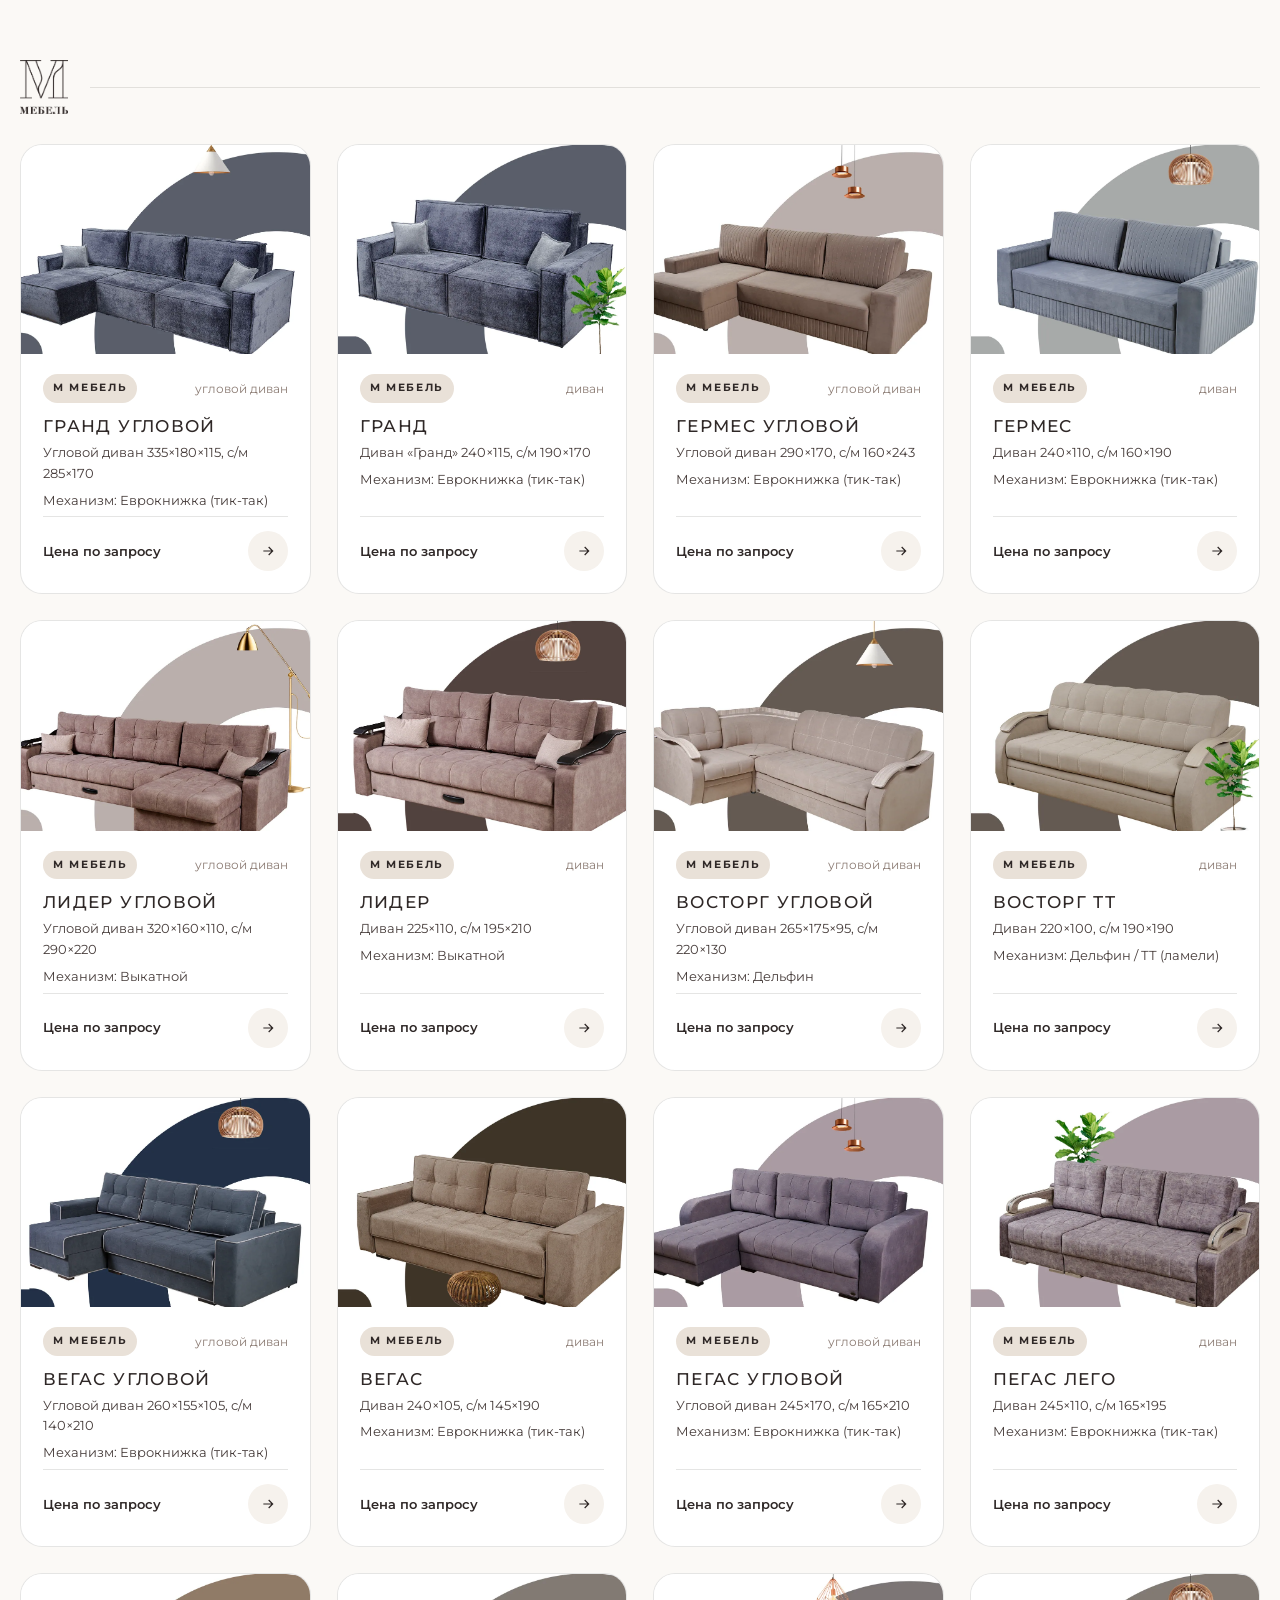
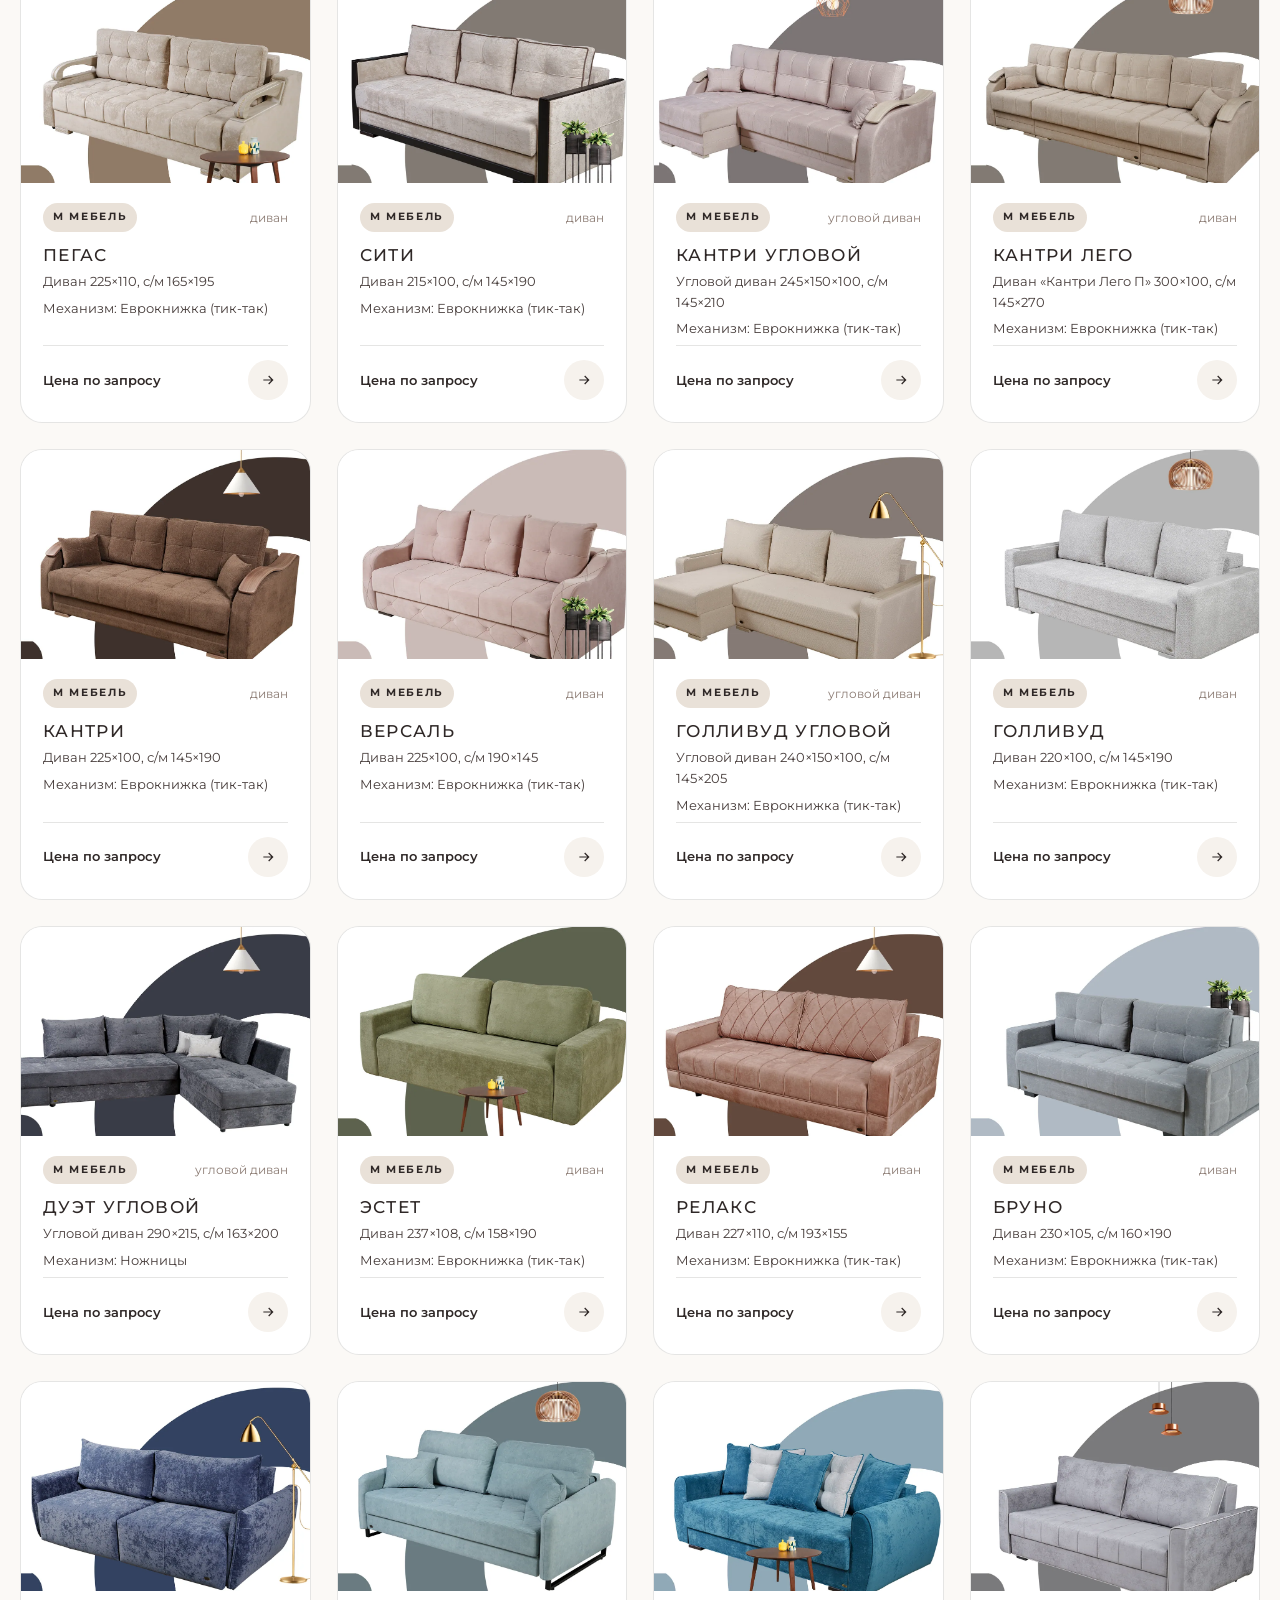
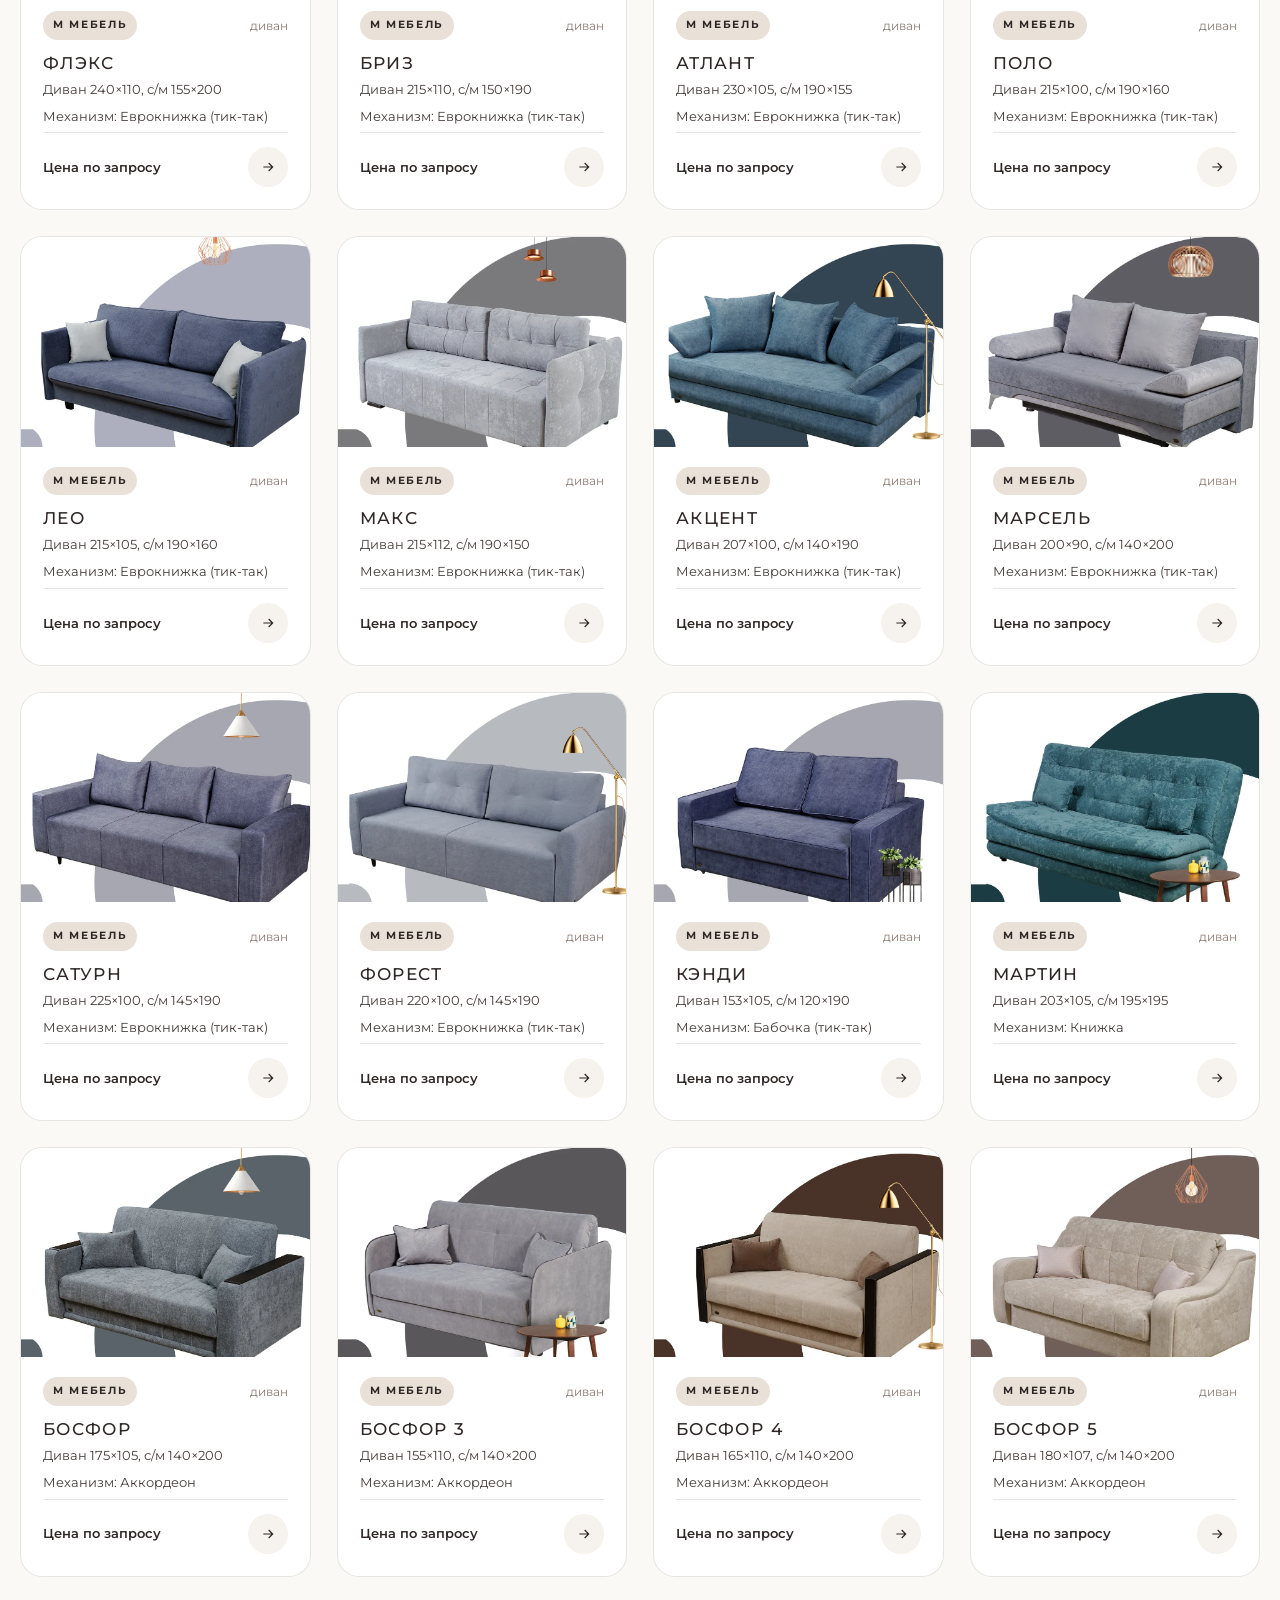
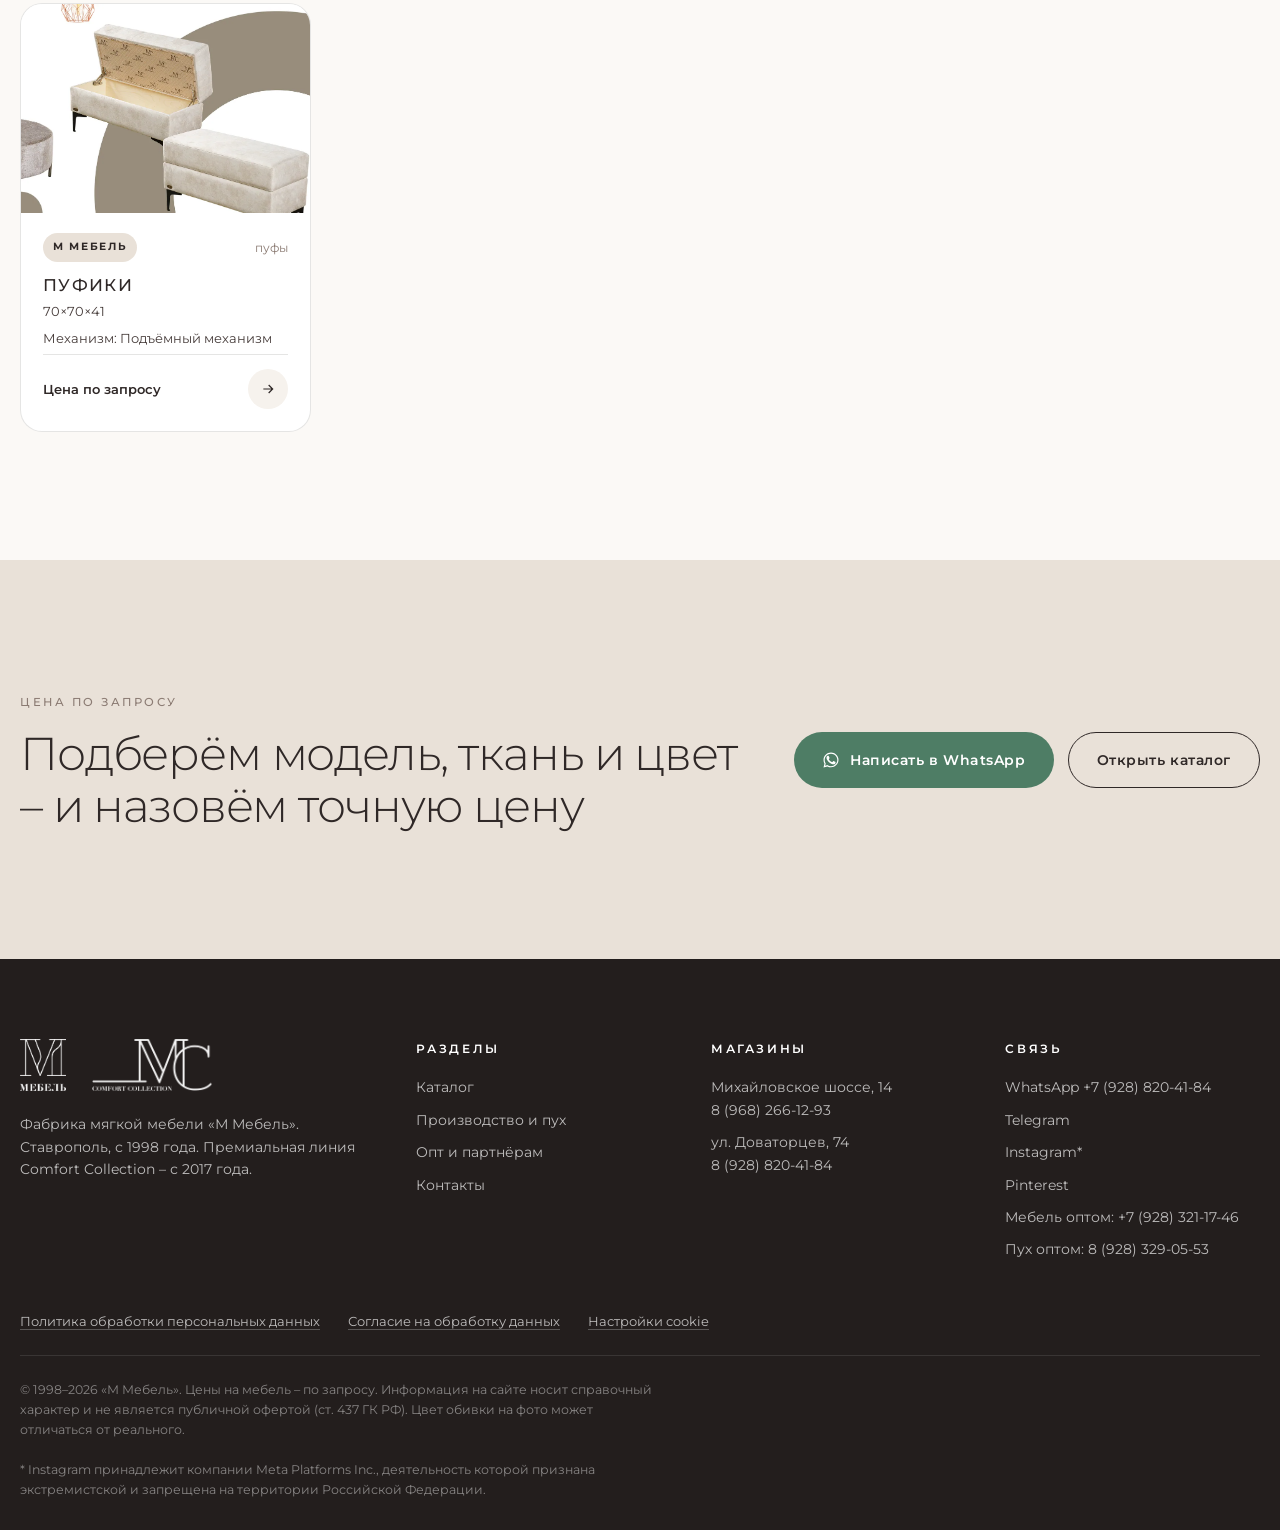
==== commit 5b422f12: "Юридические страницы, баннер cookie, контакты с именем и телефоном - Политика обработки персональных" ====
--- a/docs/catalog.html
+++ b/docs/catalog.html
@@ -3,23 +3,21 @@
 <head>
 <meta charset="utf-8">
 <meta name="viewport" content="width=device-width, initial-scale=1">
-<title>Каталог диванов и кресел — М Мебель и Comfort Collection</title>
+<title>Каталог диванов и кресел – М Мебель и Comfort Collection</title>
 <meta name="description" content="Каталог мягкой мебели фабрики «М Мебель»: угловые и прямые диваны, кресла с электрореклайнерами, пуфы. Размеры, механизмы, наполнение. Цена по запросу.">
-<meta property="og:title" content="Каталог диванов и кресел — М Мебель и Comfort Collection">
+<meta property="og:title" content="Каталог диванов и кресел – М Мебель и Comfort Collection">
 <meta property="og:description" content="Каталог мягкой мебели фабрики «М Мебель»: угловые и прямые диваны, кресла с электрореклайнерами, пуфы. Размеры, механизмы, наполнение. Цена по запросу.">
 <meta property="og:image" content="img/og.jpg">
 <meta property="og:type" content="website">
 <meta name="theme-color" content="#2f2827">
 <link rel="icon" href="img/brand/favicon.png">
-<link rel="preconnect" href="https://fonts.googleapis.com">
-<link rel="preconnect" href="https://fonts.gstatic.com" crossorigin>
-<link href="https://fonts.googleapis.com/css2?family=Montserrat:wght@300;400;500;600;700&display=swap" rel="stylesheet">
-<link rel="stylesheet" href="css/style.css?v=4">
+<link rel="preload" href="fonts/montserrat-cyrillic-wght-normal.woff2" as="font" type="font/woff2" crossorigin>
+<link rel="stylesheet" href="css/style.css?v=5">
 </head>
 <body data-page="catalog.html">
 <header class="header is-dark">
   <div class="container header-inner">
-    <a class="logo" href="index.html" aria-label="М Мебель — на главную">
+    <a class="logo" href="index.html" aria-label="М Мебель – на главную">
       <img class="l-dark" src="img/brand/mm-dark.png" alt="М Мебель" width="241" height="273">
       <img class="l-light" src="img/brand/mm-light.png" alt="М Мебель" width="241" height="273">
     </a>
@@ -34,8 +32,8 @@
 <div class="mobile-menu">
   <a class="m-link" href="index.html">Главная</a><a class="m-link" href="catalog.html">Каталог</a><a class="m-link" href="production.html">Производство и пух</a><a class="m-link" href="partners.html">Опт и партнёрам</a><a class="m-link" href="contacts.html">Контакты</a>
   <div class="m-foot">
-    <a href="tel:+79288204184">8 (928) 820-41-84 — ул. Доваторцев, 74</a>
-    <a href="tel:+79682661293">8 (968) 266-12-93 — Михайловское ш., 14</a>
+    <a href="tel:+79288204184">8 (928) 820-41-84 – ул. Доваторцев, 74</a>
+    <a href="tel:+79682661293">8 (968) 266-12-93 – Михайловское ш., 14</a>
     <a class="btn btn-wa" href="https://wa.me/79288204184" target="_blank" rel="noopener"><svg viewBox="0 0 24 24" fill="currentColor"><path d="M17.5 14.4c-.3-.1-1.8-.9-2-1-.3-.1-.5-.1-.7.1-.2.3-.8 1-.9 1.2-.2.2-.3.2-.6.1-.3-.1-1.3-.5-2.4-1.5-.9-.8-1.5-1.8-1.7-2.1-.2-.3 0-.5.1-.6l.4-.5c.2-.2.2-.3.3-.5.1-.2 0-.4 0-.5l-.9-2.2c-.2-.6-.5-.5-.7-.5h-.6c-.2 0-.5.1-.8.4-.3.3-1 1-1 2.5s1.1 2.9 1.2 3.1c.1.2 2.1 3.2 5.1 4.5.7.3 1.3.5 1.7.6.7.2 1.4.2 1.9.1.6-.1 1.8-.7 2-1.4.2-.7.2-1.3.2-1.4-.1-.2-.3-.3-.6-.4zM12 2C6.5 2 2 6.5 2 12c0 1.8.5 3.5 1.3 4.9L2 22l5.2-1.4c1.4.8 3.1 1.2 4.8 1.2 5.5 0 10-4.5 10-10S17.5 2 12 2zm0 18.2c-1.6 0-3.1-.4-4.4-1.2l-.3-.2-3.1.8.8-3-.2-.3C4 15.1 3.6 13.6 3.6 12c0-4.6 3.8-8.4 8.4-8.4s8.4 3.8 8.4 8.4-3.8 8.2-8.4 8.2z"/></svg> Написать в WhatsApp</a>
   </div>
 </div><main>
@@ -44,7 +42,7 @@
     <div class="crumbs"><a href="index.html">Главная</a> / Каталог</div>
     <span class="eyebrow">Каталог мягкой мебели</span>
     <h1>Каталог моделей</h1>
-    <p class="lead">60 моделей двух коллекций. Нажмите на модель, чтобы увидеть размеры, механизм и наполнение. Цена — по запросу в WhatsApp.</p>
+    <p class="lead">60 моделей двух коллекций. Нажмите на модель, чтобы увидеть размеры, механизм и наполнение. Цена – по запросу в WhatsApp.</p>
   </div>
 </section>
 <div class="filters">
@@ -59,7 +57,7 @@
 <section class="section" style="padding-top:40px">
   <div class="container">
     <div class="grid" id="catalog-grid"><div class="coll-divider" data-coll="mc"><img src="img/brand/mc-dark.png" alt="Comfort Collection"><span></span></div><article class="card" data-id="bruklin-uglovoy" data-coll="mc" data-type="corner" data-mech="Спартак" data-search="бруклин угловой угловой диван спартак comfort collection">
-  <div class="card-img"><img src="img/products/01.webp" alt="Угловой диван «Бруклин угловой» — Comfort Collection" loading="lazy" width="1000" height="676"></div>
+  <div class="card-img"><img src="img/products/01.webp" alt="Угловой диван «Бруклин угловой» – Comfort Collection" loading="lazy" width="1000" height="676"></div>
   <div class="card-body">
     <div class="card-top"><span class="badge mc">Comfort Collection</span><span class="card-type">угловой диван</span></div>
     <h3>Бруклин угловой</h3>
@@ -68,7 +66,7 @@
     <div class="price"><b>Цена по запросу</b><span class="more"><svg viewBox="0 0 24 24" fill="none" stroke="currentColor" stroke-width="1.8"><path d="M5 12h14M13 6l6 6-6 6"/></svg></span></div>
   </div>
 </article><article class="card" data-id="bruklin-kreslo" data-coll="mc" data-type="sofa" data-mech="Спартак" data-search="бруклин с креслом диван спартак comfort collection">
-  <div class="card-img"><img src="img/products/02.webp" alt="Диван «Бруклин с креслом» — Comfort Collection" loading="lazy" width="1000" height="676"></div>
+  <div class="card-img"><img src="img/products/02.webp" alt="Диван «Бруклин с креслом» – Comfort Collection" loading="lazy" width="1000" height="676"></div>
   <div class="card-body">
     <div class="card-top"><span class="badge mc">Comfort Collection</span><span class="card-type">диван</span></div>
     <h3>Бруклин с креслом</h3>
@@ -77,7 +75,7 @@
     <div class="price"><b>Цена по запросу</b><span class="more"><svg viewBox="0 0 24 24" fill="none" stroke="currentColor" stroke-width="1.8"><path d="M5 12h14M13 6l6 6-6 6"/></svg></span></div>
   </div>
 </article><article class="card" data-id="milan-uglovoy" data-coll="mc" data-type="corner" data-mech="Спартак" data-search="милан угловой угловой диван спартак comfort collection">
-  <div class="card-img"><img src="img/products/03.webp" alt="Угловой диван «Милан угловой» — Comfort Collection" loading="lazy" width="1000" height="676"></div>
+  <div class="card-img"><img src="img/products/03.webp" alt="Угловой диван «Милан угловой» – Comfort Collection" loading="lazy" width="1000" height="676"></div>
   <div class="card-body">
     <div class="card-top"><span class="badge mc">Comfort Collection</span><span class="card-type">угловой диван</span></div>
     <h3>Милан угловой</h3>
@@ -86,7 +84,7 @@
     <div class="price"><b>Цена по запросу</b><span class="more"><svg viewBox="0 0 24 24" fill="none" stroke="currentColor" stroke-width="1.8"><path d="M5 12h14M13 6l6 6-6 6"/></svg></span></div>
   </div>
 </article><article class="card" data-id="milan-kreslo" data-coll="mc" data-type="sofa" data-mech="Спартак" data-search="милан с креслом диван спартак comfort collection">
-  <div class="card-img"><img src="img/products/04.webp" alt="Диван «Милан с креслом» — Comfort Collection" loading="lazy" width="1000" height="676"></div>
+  <div class="card-img"><img src="img/products/04.webp" alt="Диван «Милан с креслом» – Comfort Collection" loading="lazy" width="1000" height="676"></div>
   <div class="card-body">
     <div class="card-top"><span class="badge mc">Comfort Collection</span><span class="card-type">диван</span></div>
     <h3>Милан с креслом</h3>
@@ -95,7 +93,7 @@
     <div class="price"><b>Цена по запросу</b><span class="more"><svg viewBox="0 0 24 24" fill="none" stroke="currentColor" stroke-width="1.8"><path d="M5 12h14M13 6l6 6-6 6"/></svg></span></div>
   </div>
 </article><article class="card" data-id="frenk" data-coll="mc" data-type="sofa" data-mech="Спартак" data-search="фрэнк диван спартак comfort collection">
-  <div class="card-img"><img src="img/products/05.webp" alt="Диван «Фрэнк» — Comfort Collection" loading="lazy" width="1000" height="676"></div>
+  <div class="card-img"><img src="img/products/05.webp" alt="Диван «Фрэнк» – Comfort Collection" loading="lazy" width="1000" height="676"></div>
   <div class="card-body">
     <div class="card-top"><span class="badge mc">Comfort Collection</span><span class="card-type">диван</span></div>
     <h3>Фрэнк</h3>
@@ -104,7 +102,7 @@
     <div class="price"><b>Цена по запросу</b><span class="more"><svg viewBox="0 0 24 24" fill="none" stroke="currentColor" stroke-width="1.8"><path d="M5 12h14M13 6l6 6-6 6"/></svg></span></div>
   </div>
 </article><article class="card" data-id="frenk-kreslo" data-coll="mc" data-type="chair" data-mech="Электрореклайнер" data-search="фрэнк кресло кресло электрореклайнер comfort collection">
-  <div class="card-img"><img src="img/products/06.webp" alt="Кресло «Фрэнк кресло» — Comfort Collection" loading="lazy" width="1000" height="676"></div>
+  <div class="card-img"><img src="img/products/06.webp" alt="Кресло «Фрэнк кресло» – Comfort Collection" loading="lazy" width="1000" height="676"></div>
   <div class="card-body">
     <div class="card-top"><span class="badge mc">Comfort Collection</span><span class="card-type">кресло</span></div>
     <h3>Фрэнк кресло</h3>
@@ -113,7 +111,7 @@
     <div class="price"><b>Цена по запросу</b><span class="more"><svg viewBox="0 0 24 24" fill="none" stroke="currentColor" stroke-width="1.8"><path d="M5 12h14M13 6l6 6-6 6"/></svg></span></div>
   </div>
 </article><article class="card" data-id="matriks-uglovoy" data-coll="mc" data-type="corner" data-mech="Еврокнижка (тик-так)" data-search="матрикс угловой угловой диван еврокнижка (тик-так) comfort collection">
-  <div class="card-img"><img src="img/products/07.webp" alt="Угловой диван «Матрикс угловой» — Comfort Collection" loading="lazy" width="1000" height="676"></div>
+  <div class="card-img"><img src="img/products/07.webp" alt="Угловой диван «Матрикс угловой» – Comfort Collection" loading="lazy" width="1000" height="676"></div>
   <div class="card-body">
     <div class="card-top"><span class="badge mc">Comfort Collection</span><span class="card-type">угловой диван</span></div>
     <h3>Матрикс угловой</h3>
@@ -122,7 +120,7 @@
     <div class="price"><b>Цена по запросу</b><span class="more"><svg viewBox="0 0 24 24" fill="none" stroke="currentColor" stroke-width="1.8"><path d="M5 12h14M13 6l6 6-6 6"/></svg></span></div>
   </div>
 </article><article class="card" data-id="matriks" data-coll="mc" data-type="sofa" data-mech="Еврокнижка (тик-так)" data-search="матрикс диван еврокнижка (тик-так) comfort collection">
-  <div class="card-img"><img src="img/products/08.webp" alt="Диван «Матрикс» — Comfort Collection" loading="lazy" width="1000" height="676"></div>
+  <div class="card-img"><img src="img/products/08.webp" alt="Диван «Матрикс» – Comfort Collection" loading="lazy" width="1000" height="676"></div>
   <div class="card-body">
     <div class="card-top"><span class="badge mc">Comfort Collection</span><span class="card-type">диван</span></div>
     <h3>Матрикс</h3>
@@ -131,7 +129,7 @@
     <div class="price"><b>Цена по запросу</b><span class="more"><svg viewBox="0 0 24 24" fill="none" stroke="currentColor" stroke-width="1.8"><path d="M5 12h14M13 6l6 6-6 6"/></svg></span></div>
   </div>
 </article><article class="card" data-id="matador" data-coll="mc" data-type="corner" data-mech="Еврокнижка (тик-так)" data-search="матадор угловой диван еврокнижка (тик-так) comfort collection">
-  <div class="card-img"><img src="img/products/09.webp" alt="Угловой диван «Матадор» — Comfort Collection" loading="lazy" width="1000" height="676"></div>
+  <div class="card-img"><img src="img/products/09.webp" alt="Угловой диван «Матадор» – Comfort Collection" loading="lazy" width="1000" height="676"></div>
   <div class="card-body">
     <div class="card-top"><span class="badge mc">Comfort Collection</span><span class="card-type">угловой диван</span></div>
     <h3>Матадор</h3>
@@ -140,7 +138,7 @@
     <div class="price"><b>Цена по запросу</b><span class="more"><svg viewBox="0 0 24 24" fill="none" stroke="currentColor" stroke-width="1.8"><path d="M5 12h14M13 6l6 6-6 6"/></svg></span></div>
   </div>
 </article><article class="card" data-id="element" data-coll="mc" data-type="corner" data-mech="Еврокнижка (тик-так)" data-search="элемент угловой диван еврокнижка (тик-так) comfort collection">
-  <div class="card-img"><img src="img/products/10.webp" alt="Угловой диван «Элемент» — Comfort Collection" loading="lazy" width="1000" height="676"></div>
+  <div class="card-img"><img src="img/products/10.webp" alt="Угловой диван «Элемент» – Comfort Collection" loading="lazy" width="1000" height="676"></div>
   <div class="card-body">
     <div class="card-top"><span class="badge mc">Comfort Collection</span><span class="card-type">угловой диван</span></div>
     <h3>Элемент</h3>
@@ -149,7 +147,7 @@
     <div class="price"><b>Цена по запросу</b><span class="more"><svg viewBox="0 0 24 24" fill="none" stroke="currentColor" stroke-width="1.8"><path d="M5 12h14M13 6l6 6-6 6"/></svg></span></div>
   </div>
 </article><article class="card" data-id="piter-uglovoy" data-coll="mc" data-type="corner" data-mech="Еврокнижка (тик-так)" data-search="питер угловой угловой диван еврокнижка (тик-так) comfort collection">
-  <div class="card-img"><img src="img/products/11.webp" alt="Угловой диван «Питер угловой» — Comfort Collection" loading="lazy" width="1000" height="676"></div>
+  <div class="card-img"><img src="img/products/11.webp" alt="Угловой диван «Питер угловой» – Comfort Collection" loading="lazy" width="1000" height="676"></div>
   <div class="card-body">
     <div class="card-top"><span class="badge mc">Comfort Collection</span><span class="card-type">угловой диван</span></div>
     <h3>Питер угловой</h3>
@@ -158,7 +156,7 @@
     <div class="price"><b>Цена по запросу</b><span class="more"><svg viewBox="0 0 24 24" fill="none" stroke="currentColor" stroke-width="1.8"><path d="M5 12h14M13 6l6 6-6 6"/></svg></span></div>
   </div>
 </article><article class="card" data-id="piter" data-coll="mc" data-type="sofa" data-mech="Еврокнижка (тик-так)" data-search="питер диван еврокнижка (тик-так) comfort collection">
-  <div class="card-img"><img src="img/products/12.webp" alt="Диван «Питер» — Comfort Collection" loading="lazy" width="1000" height="676"></div>
+  <div class="card-img"><img src="img/products/12.webp" alt="Диван «Питер» – Comfort Collection" loading="lazy" width="1000" height="676"></div>
   <div class="card-body">
     <div class="card-top"><span class="badge mc">Comfort Collection</span><span class="card-type">диван</span></div>
     <h3>Питер</h3>
@@ -167,7 +165,7 @@
     <div class="price"><b>Цена по запросу</b><span class="more"><svg viewBox="0 0 24 24" fill="none" stroke="currentColor" stroke-width="1.8"><path d="M5 12h14M13 6l6 6-6 6"/></svg></span></div>
   </div>
 </article><article class="card" data-id="lord-uglovoy" data-coll="mc" data-type="corner" data-mech="Еврокнижка (тик-так)" data-search="лорд угловой угловой диван еврокнижка (тик-так) comfort collection">
-  <div class="card-img"><img src="img/products/13.webp" alt="Угловой диван «Лорд угловой» — Comfort Collection" loading="lazy" width="1000" height="676"></div>
+  <div class="card-img"><img src="img/products/13.webp" alt="Угловой диван «Лорд угловой» – Comfort Collection" loading="lazy" width="1000" height="676"></div>
   <div class="card-body">
     <div class="card-top"><span class="badge mc">Comfort Collection</span><span class="card-type">угловой диван</span></div>
     <h3>Лорд угловой</h3>
@@ -176,7 +174,7 @@
     <div class="price"><b>Цена по запросу</b><span class="more"><svg viewBox="0 0 24 24" fill="none" stroke="currentColor" stroke-width="1.8"><path d="M5 12h14M13 6l6 6-6 6"/></svg></span></div>
   </div>
 </article><article class="card" data-id="lord" data-coll="mc" data-type="sofa" data-mech="Еврокнижка (тик-так)" data-search="лорд диван еврокнижка (тик-так) comfort collection">
-  <div class="card-img"><img src="img/products/14.webp" alt="Диван «Лорд» — Comfort Collection" loading="lazy" width="1000" height="676"></div>
+  <div class="card-img"><img src="img/products/14.webp" alt="Диван «Лорд» – Comfort Collection" loading="lazy" width="1000" height="676"></div>
   <div class="card-body">
     <div class="card-top"><span class="badge mc">Comfort Collection</span><span class="card-type">диван</span></div>
     <h3>Лорд</h3>
@@ -185,7 +183,7 @@
     <div class="price"><b>Цена по запросу</b><span class="more"><svg viewBox="0 0 24 24" fill="none" stroke="currentColor" stroke-width="1.8"><path d="M5 12h14M13 6l6 6-6 6"/></svg></span></div>
   </div>
 </article><article class="card" data-id="manhetten" data-coll="mc" data-type="sofa" data-mech="Еврокнижка (тик-так)" data-search="манхэттен диван еврокнижка (тик-так) comfort collection">
-  <div class="card-img"><img src="img/products/15.webp" alt="Диван «Манхэттен» — Comfort Collection" loading="lazy" width="1000" height="676"></div>
+  <div class="card-img"><img src="img/products/15.webp" alt="Диван «Манхэттен» – Comfort Collection" loading="lazy" width="1000" height="676"></div>
   <div class="card-body">
     <div class="card-top"><span class="badge mc">Comfort Collection</span><span class="card-type">диван</span></div>
     <h3>Манхэттен</h3>
@@ -194,7 +192,7 @@
     <div class="price"><b>Цена по запросу</b><span class="more"><svg viewBox="0 0 24 24" fill="none" stroke="currentColor" stroke-width="1.8"><path d="M5 12h14M13 6l6 6-6 6"/></svg></span></div>
   </div>
 </article><article class="card" data-id="neapol" data-coll="mc" data-type="sofa" data-mech="Еврокнижка (тик-так)" data-search="неаполь диван еврокнижка (тик-так) comfort collection">
-  <div class="card-img"><img src="img/products/16.webp" alt="Диван «Неаполь» — Comfort Collection" loading="lazy" width="1000" height="676"></div>
+  <div class="card-img"><img src="img/products/16.webp" alt="Диван «Неаполь» – Comfort Collection" loading="lazy" width="1000" height="676"></div>
   <div class="card-body">
     <div class="card-top"><span class="badge mc">Comfort Collection</span><span class="card-type">диван</span></div>
     <h3>Неаполь</h3>
@@ -203,7 +201,7 @@
     <div class="price"><b>Цена по запросу</b><span class="more"><svg viewBox="0 0 24 24" fill="none" stroke="currentColor" stroke-width="1.8"><path d="M5 12h14M13 6l6 6-6 6"/></svg></span></div>
   </div>
 </article><article class="card" data-id="madrid" data-coll="mc" data-type="sofa" data-mech="Еврокнижка (тик-так)" data-search="мадрид диван еврокнижка (тик-так) comfort collection">
-  <div class="card-img"><img src="img/products/17.webp" alt="Диван «Мадрид» — Comfort Collection" loading="lazy" width="1000" height="676"></div>
+  <div class="card-img"><img src="img/products/17.webp" alt="Диван «Мадрид» – Comfort Collection" loading="lazy" width="1000" height="676"></div>
   <div class="card-body">
     <div class="card-top"><span class="badge mc">Comfort Collection</span><span class="card-type">диван</span></div>
     <h3>Мадрид</h3>
@@ -212,7 +210,7 @@
     <div class="price"><b>Цена по запросу</b><span class="more"><svg viewBox="0 0 24 24" fill="none" stroke="currentColor" stroke-width="1.8"><path d="M5 12h14M13 6l6 6-6 6"/></svg></span></div>
   </div>
 </article><article class="card" data-id="medison" data-coll="mc" data-type="sofa" data-mech="Еврокнижка (тик-так)" data-search="мэдисон диван еврокнижка (тик-так) comfort collection">
-  <div class="card-img"><img src="img/products/18.webp" alt="Диван «Мэдисон» — Comfort Collection" loading="lazy" width="1000" height="676"></div>
+  <div class="card-img"><img src="img/products/18.webp" alt="Диван «Мэдисон» – Comfort Collection" loading="lazy" width="1000" height="676"></div>
   <div class="card-body">
     <div class="card-top"><span class="badge mc">Comfort Collection</span><span class="card-type">диван</span></div>
     <h3>Мэдисон</h3>
@@ -221,7 +219,7 @@
     <div class="price"><b>Цена по запросу</b><span class="more"><svg viewBox="0 0 24 24" fill="none" stroke="currentColor" stroke-width="1.8"><path d="M5 12h14M13 6l6 6-6 6"/></svg></span></div>
   </div>
 </article><article class="card" data-id="oskar" data-coll="mc" data-type="sofa" data-mech="Еврокнижка (тик-так)" data-search="оскар диван еврокнижка (тик-так) comfort collection">
-  <div class="card-img"><img src="img/products/19.webp" alt="Диван «Оскар» — Comfort Collection" loading="lazy" width="1000" height="676"></div>
+  <div class="card-img"><img src="img/products/19.webp" alt="Диван «Оскар» – Comfort Collection" loading="lazy" width="1000" height="676"></div>
   <div class="card-body">
     <div class="card-top"><span class="badge mc">Comfort Collection</span><span class="card-type">диван</span></div>
     <h3>Оскар</h3>
@@ -230,7 +228,7 @@
     <div class="price"><b>Цена по запросу</b><span class="more"><svg viewBox="0 0 24 24" fill="none" stroke="currentColor" stroke-width="1.8"><path d="M5 12h14M13 6l6 6-6 6"/></svg></span></div>
   </div>
 </article><div class="coll-divider" data-coll="mm"><img src="img/brand/mm-dark.png" alt="М Мебель"><span></span></div><article class="card" data-id="grand-uglovoy" data-coll="mm" data-type="corner" data-mech="Еврокнижка (тик-так)" data-search="гранд угловой угловой диван еврокнижка (тик-так) м мебель">
-  <div class="card-img"><img src="img/products/21.webp" alt="Угловой диван «Гранд угловой» — М Мебель" loading="lazy" width="1000" height="676"></div>
+  <div class="card-img"><img src="img/products/21.webp" alt="Угловой диван «Гранд угловой» – М Мебель" loading="lazy" width="1000" height="676"></div>
   <div class="card-body">
     <div class="card-top"><span class="badge mm">М Мебель</span><span class="card-type">угловой диван</span></div>
     <h3>Гранд угловой</h3>
@@ -239,7 +237,7 @@
     <div class="price"><b>Цена по запросу</b><span class="more"><svg viewBox="0 0 24 24" fill="none" stroke="currentColor" stroke-width="1.8"><path d="M5 12h14M13 6l6 6-6 6"/></svg></span></div>
   </div>
 </article><article class="card" data-id="grand" data-coll="mm" data-type="sofa" data-mech="Еврокнижка (тик-так)" data-search="гранд диван еврокнижка (тик-так) м мебель">
-  <div class="card-img"><img src="img/products/22.webp" alt="Диван «Гранд» — М Мебель" loading="lazy" width="1000" height="676"></div>
+  <div class="card-img"><img src="img/products/22.webp" alt="Диван «Гранд» – М Мебель" loading="lazy" width="1000" height="676"></div>
   <div class="card-body">
     <div class="card-top"><span class="badge mm">М Мебель</span><span class="card-type">диван</span></div>
     <h3>Гранд</h3>
@@ -248,7 +246,7 @@
     <div class="price"><b>Цена по запросу</b><span class="more"><svg viewBox="0 0 24 24" fill="none" stroke="currentColor" stroke-width="1.8"><path d="M5 12h14M13 6l6 6-6 6"/></svg></span></div>
   </div>
 </article><article class="card" data-id="germes-uglovoy" data-coll="mm" data-type="corner" data-mech="Еврокнижка (тик-так)" data-search="гермес угловой угловой диван еврокнижка (тик-так) м мебель">
-  <div class="card-img"><img src="img/products/23.webp" alt="Угловой диван «Гермес угловой» — М Мебель" loading="lazy" width="1000" height="676"></div>
+  <div class="card-img"><img src="img/products/23.webp" alt="Угловой диван «Гермес угловой» – М Мебель" loading="lazy" width="1000" height="676"></div>
   <div class="card-body">
     <div class="card-top"><span class="badge mm">М Мебель</span><span class="card-type">угловой диван</span></div>
     <h3>Гермес угловой</h3>
@@ -257,7 +255,7 @@
     <div class="price"><b>Цена по запросу</b><span class="more"><svg viewBox="0 0 24 24" fill="none" stroke="currentColor" stroke-width="1.8"><path d="M5 12h14M13 6l6 6-6 6"/></svg></span></div>
   </div>
 </article><article class="card" data-id="germes" data-coll="mm" data-type="sofa" data-mech="Еврокнижка (тик-так)" data-search="гермес диван еврокнижка (тик-так) м мебель">
-  <div class="card-img"><img src="img/products/24.webp" alt="Диван «Гермес» — М Мебель" loading="lazy" width="1000" height="676"></div>
+  <div class="card-img"><img src="img/products/24.webp" alt="Диван «Гермес» – М Мебель" loading="lazy" width="1000" height="676"></div>
   <div class="card-body">
     <div class="card-top"><span class="badge mm">М Мебель</span><span class="card-type">диван</span></div>
     <h3>Гермес</h3>
@@ -266,7 +264,7 @@
     <div class="price"><b>Цена по запросу</b><span class="more"><svg viewBox="0 0 24 24" fill="none" stroke="currentColor" stroke-width="1.8"><path d="M5 12h14M13 6l6 6-6 6"/></svg></span></div>
   </div>
 </article><article class="card" data-id="lider-uglovoy" data-coll="mm" data-type="corner" data-mech="Выкатной" data-search="лидер угловой угловой диван выкатной м мебель">
-  <div class="card-img"><img src="img/products/25.webp" alt="Угловой диван «Лидер угловой» — М Мебель" loading="lazy" width="1000" height="676"></div>
+  <div class="card-img"><img src="img/products/25.webp" alt="Угловой диван «Лидер угловой» – М Мебель" loading="lazy" width="1000" height="676"></div>
   <div class="card-body">
     <div class="card-top"><span class="badge mm">М Мебель</span><span class="card-type">угловой диван</span></div>
     <h3>Лидер угловой</h3>
@@ -275,7 +273,7 @@
     <div class="price"><b>Цена по запросу</b><span class="more"><svg viewBox="0 0 24 24" fill="none" stroke="currentColor" stroke-width="1.8"><path d="M5 12h14M13 6l6 6-6 6"/></svg></span></div>
   </div>
 </article><article class="card" data-id="lider" data-coll="mm" data-type="sofa" data-mech="Выкатной" data-search="лидер диван выкатной м мебель">
-  <div class="card-img"><img src="img/products/26.webp" alt="Диван «Лидер» — М Мебель" loading="lazy" width="1000" height="676"></div>
+  <div class="card-img"><img src="img/products/26.webp" alt="Диван «Лидер» – М Мебель" loading="lazy" width="1000" height="676"></div>
   <div class="card-body">
     <div class="card-top"><span class="badge mm">М Мебель</span><span class="card-type">диван</span></div>
     <h3>Лидер</h3>
@@ -284,7 +282,7 @@
     <div class="price"><b>Цена по запросу</b><span class="more"><svg viewBox="0 0 24 24" fill="none" stroke="currentColor" stroke-width="1.8"><path d="M5 12h14M13 6l6 6-6 6"/></svg></span></div>
   </div>
 </article><article class="card" data-id="vostorg-uglovoy" data-coll="mm" data-type="corner" data-mech="Дельфин" data-search="восторг угловой угловой диван дельфин м мебель">
-  <div class="card-img"><img src="img/products/27.webp" alt="Угловой диван «Восторг угловой» — М Мебель" loading="lazy" width="1000" height="676"></div>
+  <div class="card-img"><img src="img/products/27.webp" alt="Угловой диван «Восторг угловой» – М Мебель" loading="lazy" width="1000" height="676"></div>
   <div class="card-body">
     <div class="card-top"><span class="badge mm">М Мебель</span><span class="card-type">угловой диван</span></div>
     <h3>Восторг угловой</h3>
@@ -293,7 +291,7 @@
     <div class="price"><b>Цена по запросу</b><span class="more"><svg viewBox="0 0 24 24" fill="none" stroke="currentColor" stroke-width="1.8"><path d="M5 12h14M13 6l6 6-6 6"/></svg></span></div>
   </div>
 </article><article class="card" data-id="vostorg-tt" data-coll="mm" data-type="sofa" data-mech="Дельфин / ТТ (ламели)" data-search="восторг тт диван дельфин / тт (ламели) м мебель">
-  <div class="card-img"><img src="img/products/28.webp" alt="Диван «Восторг ТТ» — М Мебель" loading="lazy" width="1000" height="676"></div>
+  <div class="card-img"><img src="img/products/28.webp" alt="Диван «Восторг ТТ» – М Мебель" loading="lazy" width="1000" height="676"></div>
   <div class="card-body">
     <div class="card-top"><span class="badge mm">М Мебель</span><span class="card-type">диван</span></div>
     <h3>Восторг ТТ</h3>
@@ -302,7 +300,7 @@
     <div class="price"><b>Цена по запросу</b><span class="more"><svg viewBox="0 0 24 24" fill="none" stroke="currentColor" stroke-width="1.8"><path d="M5 12h14M13 6l6 6-6 6"/></svg></span></div>
   </div>
 </article><article class="card" data-id="vegas-uglovoy" data-coll="mm" data-type="corner" data-mech="Еврокнижка (тик-так)" data-search="вегас угловой угловой диван еврокнижка (тик-так) м мебель">
-  <div class="card-img"><img src="img/products/29.webp" alt="Угловой диван «Вегас угловой» — М Мебель" loading="lazy" width="1000" height="676"></div>
+  <div class="card-img"><img src="img/products/29.webp" alt="Угловой диван «Вегас угловой» – М Мебель" loading="lazy" width="1000" height="676"></div>
   <div class="card-body">
     <div class="card-top"><span class="badge mm">М Мебель</span><span class="card-type">угловой диван</span></div>
     <h3>Вегас угловой</h3>
@@ -311,7 +309,7 @@
     <div class="price"><b>Цена по запросу</b><span class="more"><svg viewBox="0 0 24 24" fill="none" stroke="currentColor" stroke-width="1.8"><path d="M5 12h14M13 6l6 6-6 6"/></svg></span></div>
   </div>
 </article><article class="card" data-id="vegas" data-coll="mm" data-type="sofa" data-mech="Еврокнижка (тик-так)" data-search="вегас диван еврокнижка (тик-так) м мебель">
-  <div class="card-img"><img src="img/products/30.webp" alt="Диван «Вегас» — М Мебель" loading="lazy" width="1000" height="676"></div>
+  <div class="card-img"><img src="img/products/30.webp" alt="Диван «Вегас» – М Мебель" loading="lazy" width="1000" height="676"></div>
   <div class="card-body">
     <div class="card-top"><span class="badge mm">М Мебель</span><span class="card-type">диван</span></div>
     <h3>Вегас</h3>
@@ -320,7 +318,7 @@
     <div class="price"><b>Цена по запросу</b><span class="more"><svg viewBox="0 0 24 24" fill="none" stroke="currentColor" stroke-width="1.8"><path d="M5 12h14M13 6l6 6-6 6"/></svg></span></div>
   </div>
 </article><article class="card" data-id="pegas-uglovoy" data-coll="mm" data-type="corner" data-mech="Еврокнижка (тик-так)" data-search="пегас угловой угловой диван еврокнижка (тик-так) м мебель">
-  <div class="card-img"><img src="img/products/31.webp" alt="Угловой диван «Пегас угловой» — М Мебель" loading="lazy" width="1000" height="676"></div>
+  <div class="card-img"><img src="img/products/31.webp" alt="Угловой диван «Пегас угловой» – М Мебель" loading="lazy" width="1000" height="676"></div>
   <div class="card-body">
     <div class="card-top"><span class="badge mm">М Мебель</span><span class="card-type">угловой диван</span></div>
     <h3>Пегас угловой</h3>
@@ -329,7 +327,7 @@
     <div class="price"><b>Цена по запросу</b><span class="more"><svg viewBox="0 0 24 24" fill="none" stroke="currentColor" stroke-width="1.8"><path d="M5 12h14M13 6l6 6-6 6"/></svg></span></div>
   </div>
 </article><article class="card" data-id="pegas-lego" data-coll="mm" data-type="sofa" data-mech="Еврокнижка (тик-так)" data-search="пегас лего диван еврокнижка (тик-так) м мебель">
-  <div class="card-img"><img src="img/products/32.webp" alt="Диван «Пегас лего» — М Мебель" loading="lazy" width="1000" height="676"></div>
+  <div class="card-img"><img src="img/products/32.webp" alt="Диван «Пегас лего» – М Мебель" loading="lazy" width="1000" height="676"></div>
   <div class="card-body">
     <div class="card-top"><span class="badge mm">М Мебель</span><span class="card-type">диван</span></div>
     <h3>Пегас лего</h3>
@@ -338,7 +336,7 @@
     <div class="price"><b>Цена по запросу</b><span class="more"><svg viewBox="0 0 24 24" fill="none" stroke="currentColor" stroke-width="1.8"><path d="M5 12h14M13 6l6 6-6 6"/></svg></span></div>
   </div>
 </article><article class="card" data-id="pegas" data-coll="mm" data-type="sofa" data-mech="Еврокнижка (тик-так)" data-search="пегас диван еврокнижка (тик-так) м мебель">
-  <div class="card-img"><img src="img/products/33.webp" alt="Диван «Пегас» — М Мебель" loading="lazy" width="1000" height="676"></div>
+  <div class="card-img"><img src="img/products/33.webp" alt="Диван «Пегас» – М Мебель" loading="lazy" width="1000" height="676"></div>
   <div class="card-body">
     <div class="card-top"><span class="badge mm">М Мебель</span><span class="card-type">диван</span></div>
     <h3>Пегас</h3>
@@ -347,7 +345,7 @@
     <div class="price"><b>Цена по запросу</b><span class="more"><svg viewBox="0 0 24 24" fill="none" stroke="currentColor" stroke-width="1.8"><path d="M5 12h14M13 6l6 6-6 6"/></svg></span></div>
   </div>
 </article><article class="card" data-id="siti" data-coll="mm" data-type="sofa" data-mech="Еврокнижка (тик-так)" data-search="сити диван еврокнижка (тик-так) м мебель">
-  <div class="card-img"><img src="img/products/34.webp" alt="Диван «Сити» — М Мебель" loading="lazy" width="1000" height="676"></div>
+  <div class="card-img"><img src="img/products/34.webp" alt="Диван «Сити» – М Мебель" loading="lazy" width="1000" height="676"></div>
   <div class="card-body">
     <div class="card-top"><span class="badge mm">М Мебель</span><span class="card-type">диван</span></div>
     <h3>Сити</h3>
@@ -356,7 +354,7 @@
     <div class="price"><b>Цена по запросу</b><span class="more"><svg viewBox="0 0 24 24" fill="none" stroke="currentColor" stroke-width="1.8"><path d="M5 12h14M13 6l6 6-6 6"/></svg></span></div>
   </div>
 </article><article class="card" data-id="kantri-uglovoy" data-coll="mm" data-type="corner" data-mech="Еврокнижка (тик-так)" data-search="кантри угловой угловой диван еврокнижка (тик-так) м мебель">
-  <div class="card-img"><img src="img/products/35.webp" alt="Угловой диван «Кантри угловой» — М Мебель" loading="lazy" width="1000" height="676"></div>
+  <div class="card-img"><img src="img/products/35.webp" alt="Угловой диван «Кантри угловой» – М Мебель" loading="lazy" width="1000" height="676"></div>
   <div class="card-body">
     <div class="card-top"><span class="badge mm">М Мебель</span><span class="card-type">угловой диван</span></div>
     <h3>Кантри угловой</h3>
@@ -365,7 +363,7 @@
     <div class="price"><b>Цена по запросу</b><span class="more"><svg viewBox="0 0 24 24" fill="none" stroke="currentColor" stroke-width="1.8"><path d="M5 12h14M13 6l6 6-6 6"/></svg></span></div>
   </div>
 </article><article class="card" data-id="kantri-lego" data-coll="mm" data-type="sofa" data-mech="Еврокнижка (тик-так)" data-search="кантри лего диван еврокнижка (тик-так) м мебель">
-  <div class="card-img"><img src="img/products/36.webp" alt="Диван «Кантри лего» — М Мебель" loading="lazy" width="1000" height="676"></div>
+  <div class="card-img"><img src="img/products/36.webp" alt="Диван «Кантри лего» – М Мебель" loading="lazy" width="1000" height="676"></div>
   <div class="card-body">
     <div class="card-top"><span class="badge mm">М Мебель</span><span class="card-type">диван</span></div>
     <h3>Кантри лего</h3>
@@ -374,7 +372,7 @@
     <div class="price"><b>Цена по запросу</b><span class="more"><svg viewBox="0 0 24 24" fill="none" stroke="currentColor" stroke-width="1.8"><path d="M5 12h14M13 6l6 6-6 6"/></svg></span></div>
   </div>
 </article><article class="card" data-id="kantri" data-coll="mm" data-type="sofa" data-mech="Еврокнижка (тик-так)" data-search="кантри диван еврокнижка (тик-так) м мебель">
-  <div class="card-img"><img src="img/products/37.webp" alt="Диван «Кантри» — М Мебель" loading="lazy" width="1000" height="676"></div>
+  <div class="card-img"><img src="img/products/37.webp" alt="Диван «Кантри» – М Мебель" loading="lazy" width="1000" height="676"></div>
   <div class="card-body">
     <div class="card-top"><span class="badge mm">М Мебель</span><span class="card-type">диван</span></div>
     <h3>Кантри</h3>
@@ -383,7 +381,7 @@
     <div class="price"><b>Цена по запросу</b><span class="more"><svg viewBox="0 0 24 24" fill="none" stroke="currentColor" stroke-width="1.8"><path d="M5 12h14M13 6l6 6-6 6"/></svg></span></div>
   </div>
 </article><article class="card" data-id="versal" data-coll="mm" data-type="sofa" data-mech="Еврокнижка (тик-так)" data-search="версаль диван еврокнижка (тик-так) м мебель">
-  <div class="card-img"><img src="img/products/38.webp" alt="Диван «Версаль» — М Мебель" loading="lazy" width="1000" height="676"></div>
+  <div class="card-img"><img src="img/products/38.webp" alt="Диван «Версаль» – М Мебель" loading="lazy" width="1000" height="676"></div>
   <div class="card-body">
     <div class="card-top"><span class="badge mm">М Мебель</span><span class="card-type">диван</span></div>
     <h3>Версаль</h3>
@@ -392,7 +390,7 @@
     <div class="price"><b>Цена по запросу</b><span class="more"><svg viewBox="0 0 24 24" fill="none" stroke="currentColor" stroke-width="1.8"><path d="M5 12h14M13 6l6 6-6 6"/></svg></span></div>
   </div>
 </article><article class="card" data-id="gollivud-uglovoy" data-coll="mm" data-type="corner" data-mech="Еврокнижка (тик-так)" data-search="голливуд угловой угловой диван еврокнижка (тик-так) м мебель">
-  <div class="card-img"><img src="img/products/39.webp" alt="Угловой диван «Голливуд угловой» — М Мебель" loading="lazy" width="1000" height="676"></div>
+  <div class="card-img"><img src="img/products/39.webp" alt="Угловой диван «Голливуд угловой» – М Мебель" loading="lazy" width="1000" height="676"></div>
   <div class="card-body">
     <div class="card-top"><span class="badge mm">М Мебель</span><span class="card-type">угловой диван</span></div>
     <h3>Голливуд угловой</h3>
@@ -401,7 +399,7 @@
     <div class="price"><b>Цена по запросу</b><span class="more"><svg viewBox="0 0 24 24" fill="none" stroke="currentColor" stroke-width="1.8"><path d="M5 12h14M13 6l6 6-6 6"/></svg></span></div>
   </div>
 </article><article class="card" data-id="gollivud" data-coll="mm" data-type="sofa" data-mech="Еврокнижка (тик-так)" data-search="голливуд диван еврокнижка (тик-так) м мебель">
-  <div class="card-img"><img src="img/products/40.webp" alt="Диван «Голливуд» — М Мебель" loading="lazy" width="1000" height="676"></div>
+  <div class="card-img"><img src="img/products/40.webp" alt="Диван «Голливуд» – М Мебель" loading="lazy" width="1000" height="676"></div>
   <div class="card-body">
     <div class="card-top"><span class="badge mm">М Мебель</span><span class="card-type">диван</span></div>
     <h3>Голливуд</h3>
@@ -410,7 +408,7 @@
     <div class="price"><b>Цена по запросу</b><span class="more"><svg viewBox="0 0 24 24" fill="none" stroke="currentColor" stroke-width="1.8"><path d="M5 12h14M13 6l6 6-6 6"/></svg></span></div>
   </div>
 </article><article class="card" data-id="duet-uglovoy" data-coll="mm" data-type="corner" data-mech="Ножницы" data-search="дуэт угловой угловой диван ножницы м мебель">
-  <div class="card-img"><img src="img/products/41.webp" alt="Угловой диван «Дуэт угловой» — М Мебель" loading="lazy" width="1000" height="676"></div>
+  <div class="card-img"><img src="img/products/41.webp" alt="Угловой диван «Дуэт угловой» – М Мебель" loading="lazy" width="1000" height="676"></div>
   <div class="card-body">
     <div class="card-top"><span class="badge mm">М Мебель</span><span class="card-type">угловой диван</span></div>
     <h3>Дуэт угловой</h3>
@@ -419,7 +417,7 @@
     <div class="price"><b>Цена по запросу</b><span class="more"><svg viewBox="0 0 24 24" fill="none" stroke="currentColor" stroke-width="1.8"><path d="M5 12h14M13 6l6 6-6 6"/></svg></span></div>
   </div>
 </article><article class="card" data-id="estet" data-coll="mm" data-type="sofa" data-mech="Еврокнижка (тик-так)" data-search="эстет диван еврокнижка (тик-так) м мебель">
-  <div class="card-img"><img src="img/products/42.webp" alt="Диван «Эстет» — М Мебель" loading="lazy" width="1000" height="676"></div>
+  <div class="card-img"><img src="img/products/42.webp" alt="Диван «Эстет» – М Мебель" loading="lazy" width="1000" height="676"></div>
   <div class="card-body">
     <div class="card-top"><span class="badge mm">М Мебель</span><span class="card-type">диван</span></div>
     <h3>Эстет</h3>
@@ -428,7 +426,7 @@
     <div class="price"><b>Цена по запросу</b><span class="more"><svg viewBox="0 0 24 24" fill="none" stroke="currentColor" stroke-width="1.8"><path d="M5 12h14M13 6l6 6-6 6"/></svg></span></div>
   </div>
 </article><article class="card" data-id="relaks" data-coll="mm" data-type="sofa" data-mech="Еврокнижка (тик-так)" data-search="релакс диван еврокнижка (тик-так) м мебель">
-  <div class="card-img"><img src="img/products/43.webp" alt="Диван «Релакс» — М Мебель" loading="lazy" width="1000" height="676"></div>
+  <div class="card-img"><img src="img/products/43.webp" alt="Диван «Релакс» – М Мебель" loading="lazy" width="1000" height="676"></div>
   <div class="card-body">
     <div class="card-top"><span class="badge mm">М Мебель</span><span class="card-type">диван</span></div>
     <h3>Релакс</h3>
@@ -437,7 +435,7 @@
     <div class="price"><b>Цена по запросу</b><span class="more"><svg viewBox="0 0 24 24" fill="none" stroke="currentColor" stroke-width="1.8"><path d="M5 12h14M13 6l6 6-6 6"/></svg></span></div>
   </div>
 </article><article class="card" data-id="bruno" data-coll="mm" data-type="sofa" data-mech="Еврокнижка (тик-так)" data-search="бруно диван еврокнижка (тик-так) м мебель">
-  <div class="card-img"><img src="img/products/44.webp" alt="Диван «Бруно» — М Мебель" loading="lazy" width="1000" height="676"></div>
+  <div class="card-img"><img src="img/products/44.webp" alt="Диван «Бруно» – М Мебель" loading="lazy" width="1000" height="676"></div>
   <div class="card-body">
     <div class="card-top"><span class="badge mm">М Мебель</span><span class="card-type">диван</span></div>
     <h3>Бруно</h3>
@@ -446,7 +444,7 @@
     <div class="price"><b>Цена по запросу</b><span class="more"><svg viewBox="0 0 24 24" fill="none" stroke="currentColor" stroke-width="1.8"><path d="M5 12h14M13 6l6 6-6 6"/></svg></span></div>
   </div>
 </article><article class="card" data-id="fleks" data-coll="mm" data-type="sofa" data-mech="Еврокнижка (тик-так)" data-search="флэкс диван еврокнижка (тик-так) м мебель">
-  <div class="card-img"><img src="img/products/45.webp" alt="Диван «Флэкс» — М Мебель" loading="lazy" width="1000" height="676"></div>
+  <div class="card-img"><img src="img/products/45.webp" alt="Диван «Флэкс» – М Мебель" loading="lazy" width="1000" height="676"></div>
   <div class="card-body">
     <div class="card-top"><span class="badge mm">М Мебель</span><span class="card-type">диван</span></div>
     <h3>Флэкс</h3>
@@ -455,7 +453,7 @@
     <div class="price"><b>Цена по запросу</b><span class="more"><svg viewBox="0 0 24 24" fill="none" stroke="currentColor" stroke-width="1.8"><path d="M5 12h14M13 6l6 6-6 6"/></svg></span></div>
   </div>
 </article><article class="card" data-id="briz" data-coll="mm" data-type="sofa" data-mech="Еврокнижка (тик-так)" data-search="бриз диван еврокнижка (тик-так) м мебель">
-  <div class="card-img"><img src="img/products/46.webp" alt="Диван «Бриз» — М Мебель" loading="lazy" width="1000" height="676"></div>
+  <div class="card-img"><img src="img/products/46.webp" alt="Диван «Бриз» – М Мебель" loading="lazy" width="1000" height="676"></div>
   <div class="card-body">
     <div class="card-top"><span class="badge mm">М Мебель</span><span class="card-type">диван</span></div>
     <h3>Бриз</h3>
@@ -464,7 +462,7 @@
     <div class="price"><b>Цена по запросу</b><span class="more"><svg viewBox="0 0 24 24" fill="none" stroke="currentColor" stroke-width="1.8"><path d="M5 12h14M13 6l6 6-6 6"/></svg></span></div>
   </div>
 </article><article class="card" data-id="atlant" data-coll="mm" data-type="sofa" data-mech="Еврокнижка (тик-так)" data-search="атлант диван еврокнижка (тик-так) м мебель">
-  <div class="card-img"><img src="img/products/47.webp" alt="Диван «Атлант» — М Мебель" loading="lazy" width="1000" height="676"></div>
+  <div class="card-img"><img src="img/products/47.webp" alt="Диван «Атлант» – М Мебель" loading="lazy" width="1000" height="676"></div>
   <div class="card-body">
     <div class="card-top"><span class="badge mm">М Мебель</span><span class="card-type">диван</span></div>
     <h3>Атлант</h3>
@@ -473,7 +471,7 @@
     <div class="price"><b>Цена по запросу</b><span class="more"><svg viewBox="0 0 24 24" fill="none" stroke="currentColor" stroke-width="1.8"><path d="M5 12h14M13 6l6 6-6 6"/></svg></span></div>
   </div>
 </article><article class="card" data-id="polo" data-coll="mm" data-type="sofa" data-mech="Еврокнижка (тик-так)" data-search="поло диван еврокнижка (тик-так) м мебель">
-  <div class="card-img"><img src="img/products/48.webp" alt="Диван «Поло» — М Мебель" loading="lazy" width="1000" height="676"></div>
+  <div class="card-img"><img src="img/products/48.webp" alt="Диван «Поло» – М Мебель" loading="lazy" width="1000" height="676"></div>
   <div class="card-body">
     <div class="card-top"><span class="badge mm">М Мебель</span><span class="card-type">диван</span></div>
     <h3>Поло</h3>
@@ -482,7 +480,7 @@
     <div class="price"><b>Цена по запросу</b><span class="more"><svg viewBox="0 0 24 24" fill="none" stroke="currentColor" stroke-width="1.8"><path d="M5 12h14M13 6l6 6-6 6"/></svg></span></div>
   </div>
 </article><article class="card" data-id="leo" data-coll="mm" data-type="sofa" data-mech="Еврокнижка (тик-так)" data-search="лео диван еврокнижка (тик-так) м мебель">
-  <div class="card-img"><img src="img/products/49.webp" alt="Диван «Лео» — М Мебель" loading="lazy" width="1000" height="676"></div>
+  <div class="card-img"><img src="img/products/49.webp" alt="Диван «Лео» – М Мебель" loading="lazy" width="1000" height="676"></div>
   <div class="card-body">
     <div class="card-top"><span class="badge mm">М Мебель</span><span class="card-type">диван</span></div>
     <h3>Лео</h3>
@@ -491,7 +489,7 @@
     <div class="price"><b>Цена по запросу</b><span class="more"><svg viewBox="0 0 24 24" fill="none" stroke="currentColor" stroke-width="1.8"><path d="M5 12h14M13 6l6 6-6 6"/></svg></span></div>
   </div>
 </article><article class="card" data-id="maks" data-coll="mm" data-type="sofa" data-mech="Еврокнижка (тик-так)" data-search="макс диван еврокнижка (тик-так) м мебель">
-  <div class="card-img"><img src="img/products/50.webp" alt="Диван «Макс» — М Мебель" loading="lazy" width="1000" height="676"></div>
+  <div class="card-img"><img src="img/products/50.webp" alt="Диван «Макс» – М Мебель" loading="lazy" width="1000" height="676"></div>
   <div class="card-body">
     <div class="card-top"><span class="badge mm">М Мебель</span><span class="card-type">диван</span></div>
     <h3>Макс</h3>
@@ -500,7 +498,7 @@
     <div class="price"><b>Цена по запросу</b><span class="more"><svg viewBox="0 0 24 24" fill="none" stroke="currentColor" stroke-width="1.8"><path d="M5 12h14M13 6l6 6-6 6"/></svg></span></div>
   </div>
 </article><article class="card" data-id="akcent" data-coll="mm" data-type="sofa" data-mech="Еврокнижка (тик-так)" data-search="акцент диван еврокнижка (тик-так) м мебель">
-  <div class="card-img"><img src="img/products/51.webp" alt="Диван «Акцент» — М Мебель" loading="lazy" width="1000" height="676"></div>
+  <div class="card-img"><img src="img/products/51.webp" alt="Диван «Акцент» – М Мебель" loading="lazy" width="1000" height="676"></div>
   <div class="card-body">
     <div class="card-top"><span class="badge mm">М Мебель</span><span class="card-type">диван</span></div>
     <h3>Акцент</h3>
@@ -509,7 +507,7 @@
     <div class="price"><b>Цена по запросу</b><span class="more"><svg viewBox="0 0 24 24" fill="none" stroke="currentColor" stroke-width="1.8"><path d="M5 12h14M13 6l6 6-6 6"/></svg></span></div>
   </div>
 </article><article class="card" data-id="marsel" data-coll="mm" data-type="sofa" data-mech="Еврокнижка (тик-так)" data-search="марсель диван еврокнижка (тик-так) м мебель">
-  <div class="card-img"><img src="img/products/52.webp" alt="Диван «Марсель» — М Мебель" loading="lazy" width="1000" height="676"></div>
+  <div class="card-img"><img src="img/products/52.webp" alt="Диван «Марсель» – М Мебель" loading="lazy" width="1000" height="676"></div>
   <div class="card-body">
     <div class="card-top"><span class="badge mm">М Мебель</span><span class="card-type">диван</span></div>
     <h3>Марсель</h3>
@@ -518,7 +516,7 @@
     <div class="price"><b>Цена по запросу</b><span class="more"><svg viewBox="0 0 24 24" fill="none" stroke="currentColor" stroke-width="1.8"><path d="M5 12h14M13 6l6 6-6 6"/></svg></span></div>
   </div>
 </article><article class="card" data-id="saturn" data-coll="mm" data-type="sofa" data-mech="Еврокнижка (тик-так)" data-search="сатурн диван еврокнижка (тик-так) м мебель">
-  <div class="card-img"><img src="img/products/53.webp" alt="Диван «Сатурн» — М Мебель" loading="lazy" width="1000" height="676"></div>
+  <div class="card-img"><img src="img/products/53.webp" alt="Диван «Сатурн» – М Мебель" loading="lazy" width="1000" height="676"></div>
   <div class="card-body">
     <div class="card-top"><span class="badge mm">М Мебель</span><span class="card-type">диван</span></div>
     <h3>Сатурн</h3>
@@ -527,7 +525,7 @@
     <div class="price"><b>Цена по запросу</b><span class="more"><svg viewBox="0 0 24 24" fill="none" stroke="currentColor" stroke-width="1.8"><path d="M5 12h14M13 6l6 6-6 6"/></svg></span></div>
   </div>
 </article><article class="card" data-id="forest" data-coll="mm" data-type="sofa" data-mech="Еврокнижка (тик-так)" data-search="форест диван еврокнижка (тик-так) м мебель">
-  <div class="card-img"><img src="img/products/54.webp" alt="Диван «Форест» — М Мебель" loading="lazy" width="1000" height="676"></div>
+  <div class="card-img"><img src="img/products/54.webp" alt="Диван «Форест» – М Мебель" loading="lazy" width="1000" height="676"></div>
   <div class="card-body">
     <div class="card-top"><span class="badge mm">М Мебель</span><span class="card-type">диван</span></div>
     <h3>Форест</h3>
@@ -536,7 +534,7 @@
     <div class="price"><b>Цена по запросу</b><span class="more"><svg viewBox="0 0 24 24" fill="none" stroke="currentColor" stroke-width="1.8"><path d="M5 12h14M13 6l6 6-6 6"/></svg></span></div>
   </div>
 </article><article class="card" data-id="kendi" data-coll="mm" data-type="sofa" data-mech="Бабочка (тик-так)" data-search="кэнди диван бабочка (тик-так) м мебель">
-  <div class="card-img"><img src="img/products/55.webp" alt="Диван «Кэнди» — М Мебель" loading="lazy" width="1000" height="676"></div>
+  <div class="card-img"><img src="img/products/55.webp" alt="Диван «Кэнди» – М Мебель" loading="lazy" width="1000" height="676"></div>
   <div class="card-body">
     <div class="card-top"><span class="badge mm">М Мебель</span><span class="card-type">диван</span></div>
     <h3>Кэнди</h3>
@@ -545,7 +543,7 @@
     <div class="price"><b>Цена по запросу</b><span class="more"><svg viewBox="0 0 24 24" fill="none" stroke="currentColor" stroke-width="1.8"><path d="M5 12h14M13 6l6 6-6 6"/></svg></span></div>
   </div>
 </article><article class="card" data-id="martin" data-coll="mm" data-type="sofa" data-mech="Книжка" data-search="мартин диван книжка м мебель">
-  <div class="card-img"><img src="img/products/56.webp" alt="Диван «Мартин» — М Мебель" loading="lazy" width="1000" height="676"></div>
+  <div class="card-img"><img src="img/products/56.webp" alt="Диван «Мартин» – М Мебель" loading="lazy" width="1000" height="676"></div>
   <div class="card-body">
     <div class="card-top"><span class="badge mm">М Мебель</span><span class="card-type">диван</span></div>
     <h3>Мартин</h3>
@@ -554,7 +552,7 @@
     <div class="price"><b>Цена по запросу</b><span class="more"><svg viewBox="0 0 24 24" fill="none" stroke="currentColor" stroke-width="1.8"><path d="M5 12h14M13 6l6 6-6 6"/></svg></span></div>
   </div>
 </article><article class="card" data-id="bosfor" data-coll="mm" data-type="sofa" data-mech="Аккордеон" data-search="босфор диван аккордеон м мебель">
-  <div class="card-img"><img src="img/products/57.webp" alt="Диван «Босфор» — М Мебель" loading="lazy" width="1000" height="676"></div>
+  <div class="card-img"><img src="img/products/57.webp" alt="Диван «Босфор» – М Мебель" loading="lazy" width="1000" height="676"></div>
   <div class="card-body">
     <div class="card-top"><span class="badge mm">М Мебель</span><span class="card-type">диван</span></div>
     <h3>Босфор</h3>
@@ -563,7 +561,7 @@
     <div class="price"><b>Цена по запросу</b><span class="more"><svg viewBox="0 0 24 24" fill="none" stroke="currentColor" stroke-width="1.8"><path d="M5 12h14M13 6l6 6-6 6"/></svg></span></div>
   </div>
 </article><article class="card" data-id="bosfor-3" data-coll="mm" data-type="sofa" data-mech="Аккордеон" data-search="босфор 3 диван аккордеон м мебель">
-  <div class="card-img"><img src="img/products/58.webp" alt="Диван «Босфор 3» — М Мебель" loading="lazy" width="1000" height="676"></div>
+  <div class="card-img"><img src="img/products/58.webp" alt="Диван «Босфор 3» – М Мебель" loading="lazy" width="1000" height="676"></div>
   <div class="card-body">
     <div class="card-top"><span class="badge mm">М Мебель</span><span class="card-type">диван</span></div>
     <h3>Босфор 3</h3>
@@ -572,7 +570,7 @@
     <div class="price"><b>Цена по запросу</b><span class="more"><svg viewBox="0 0 24 24" fill="none" stroke="currentColor" stroke-width="1.8"><path d="M5 12h14M13 6l6 6-6 6"/></svg></span></div>
   </div>
 </article><article class="card" data-id="bosfor-4" data-coll="mm" data-type="sofa" data-mech="Аккордеон" data-search="босфор 4 диван аккордеон м мебель">
-  <div class="card-img"><img src="img/products/59.webp" alt="Диван «Босфор 4» — М Мебель" loading="lazy" width="1000" height="676"></div>
+  <div class="card-img"><img src="img/products/59.webp" alt="Диван «Босфор 4» – М Мебель" loading="lazy" width="1000" height="676"></div>
   <div class="card-body">
     <div class="card-top"><span class="badge mm">М Мебель</span><span class="card-type">диван</span></div>
     <h3>Босфор 4</h3>
@@ -581,7 +579,7 @@
     <div class="price"><b>Цена по запросу</b><span class="more"><svg viewBox="0 0 24 24" fill="none" stroke="currentColor" stroke-width="1.8"><path d="M5 12h14M13 6l6 6-6 6"/></svg></span></div>
   </div>
 </article><article class="card" data-id="bosfor-5" data-coll="mm" data-type="sofa" data-mech="Аккордеон" data-search="босфор 5 диван аккордеон м мебель">
-  <div class="card-img"><img src="img/products/60.webp" alt="Диван «Босфор 5» — М Мебель" loading="lazy" width="1000" height="676"></div>
+  <div class="card-img"><img src="img/products/60.webp" alt="Диван «Босфор 5» – М Мебель" loading="lazy" width="1000" height="676"></div>
   <div class="card-body">
     <div class="card-top"><span class="badge mm">М Мебель</span><span class="card-type">диван</span></div>
     <h3>Босфор 5</h3>
@@ -590,7 +588,7 @@
     <div class="price"><b>Цена по запросу</b><span class="more"><svg viewBox="0 0 24 24" fill="none" stroke="currentColor" stroke-width="1.8"><path d="M5 12h14M13 6l6 6-6 6"/></svg></span></div>
   </div>
 </article><article class="card" data-id="pufiki" data-coll="mm" data-type="pouf" data-mech="Подъёмный механизм" data-search="пуфики пуфы подъёмный механизм м мебель">
-  <div class="card-img"><img src="img/products/61.webp" alt="Пуфы «Пуфики» — М Мебель" loading="lazy" width="1000" height="676"></div>
+  <div class="card-img"><img src="img/products/61.webp" alt="Пуфы «Пуфики» – М Мебель" loading="lazy" width="1000" height="676"></div>
   <div class="card-body">
     <div class="card-top"><span class="badge mm">М Мебель</span><span class="card-type">пуфы</span></div>
     <h3>Пуфики</h3>
@@ -607,7 +605,7 @@
   <div class="container cta-inner rv">
     <div>
       <span class="eyebrow">Цена по запросу</span>
-      <h2 style="margin-top:14px">Подберём модель, ткань и цвет — и назовём точную цену</h2>
+      <h2 style="margin-top:14px">Подберём модель, ткань и цвет – и назовём точную цену</h2>
     </div>
     <div class="hero-actions">
       <a class="btn btn-wa" href="https://wa.me/79288204184?text=%D0%97%D0%B4%D1%80%D0%B0%D0%B2%D1%81%D1%82%D0%B2%D1%83%D0%B9%D1%82%D0%B5%21%20%D0%9F%D0%BE%D0%BC%D0%BE%D0%B3%D0%B8%D1%82%D0%B5%20%D0%BF%D0%BE%D0%B4%D0%BE%D0%B1%D1%80%D0%B0%D1%82%D1%8C%20%D0%B4%D0%B8%D0%B2%D0%B0%D0%BD." target="_blank" rel="noopener"><svg viewBox="0 0 24 24" fill="currentColor"><path d="M17.5 14.4c-.3-.1-1.8-.9-2-1-.3-.1-.5-.1-.7.1-.2.3-.8 1-.9 1.2-.2.2-.3.2-.6.1-.3-.1-1.3-.5-2.4-1.5-.9-.8-1.5-1.8-1.7-2.1-.2-.3 0-.5.1-.6l.4-.5c.2-.2.2-.3.3-.5.1-.2 0-.4 0-.5l-.9-2.2c-.2-.6-.5-.5-.7-.5h-.6c-.2 0-.5.1-.8.4-.3.3-1 1-1 2.5s1.1 2.9 1.2 3.1c.1.2 2.1 3.2 5.1 4.5.7.3 1.3.5 1.7.6.7.2 1.4.2 1.9.1.6-.1 1.8-.7 2-1.4.2-.7.2-1.3.2-1.4-.1-.2-.3-.3-.6-.4zM12 2C6.5 2 2 6.5 2 12c0 1.8.5 3.5 1.3 4.9L2 22l5.2-1.4c1.4.8 3.1 1.2 4.8 1.2 5.5 0 10-4.5 10-10S17.5 2 12 2zm0 18.2c-1.6 0-3.1-.4-4.4-1.2l-.3-.2-3.1.8.8-3-.2-.3C4 15.1 3.6 13.6 3.6 12c0-4.6 3.8-8.4 8.4-8.4s8.4 3.8 8.4 8.4-3.8 8.2-8.4 8.2z"/></svg> Написать в WhatsApp</a>
@@ -631,7 +629,7 @@
         <div class="spec" style="margin-top:14px"><dt>Механизм</dt><dd id="m-mech"></dd></div>
         <div class="spec" style="margin-top:14px"><dt>Конструкция и наполнение</dt><dd><ul id="m-mat"></ul></dd></div>
       </dl>
-      <div class="price-note"><b>Цена по запросу.</b> Стоимость зависит от ткани и комплектации — напишите нам, и менеджер рассчитает цену и пришлёт варианты обивки.</div>
+      <div class="price-note"><b>Цена по запросу.</b> Стоимость зависит от ткани и комплектации – напишите нам, и менеджер рассчитает цену и пришлёт варианты обивки.</div>
       <div class="modal-actions">
         <a class="btn btn-wa" id="m-wa" href="#" target="_blank" rel="noopener"><svg viewBox="0 0 24 24" fill="currentColor"><path d="M17.5 14.4c-.3-.1-1.8-.9-2-1-.3-.1-.5-.1-.7.1-.2.3-.8 1-.9 1.2-.2.2-.3.2-.6.1-.3-.1-1.3-.5-2.4-1.5-.9-.8-1.5-1.8-1.7-2.1-.2-.3 0-.5.1-.6l.4-.5c.2-.2.2-.3.3-.5.1-.2 0-.4 0-.5l-.9-2.2c-.2-.6-.5-.5-.7-.5h-.6c-.2 0-.5.1-.8.4-.3.3-1 1-1 2.5s1.1 2.9 1.2 3.1c.1.2 2.1 3.2 5.1 4.5.7.3 1.3.5 1.7.6.7.2 1.4.2 1.9.1.6-.1 1.8-.7 2-1.4.2-.7.2-1.3.2-1.4-.1-.2-.3-.3-.6-.4zM12 2C6.5 2 2 6.5 2 12c0 1.8.5 3.5 1.3 4.9L2 22l5.2-1.4c1.4.8 3.1 1.2 4.8 1.2 5.5 0 10-4.5 10-10S17.5 2 12 2zm0 18.2c-1.6 0-3.1-.4-4.4-1.2l-.3-.2-3.1.8.8-3-.2-.3C4 15.1 3.6 13.6 3.6 12c0-4.6 3.8-8.4 8.4-8.4s8.4 3.8 8.4 8.4-3.8 8.2-8.4 8.2z"/></svg> Узнать цену в WhatsApp</a>
         <div style="display:flex;gap:10px;justify-content:space-between;align-items:center;flex-wrap:wrap">
@@ -647,7 +645,7 @@
     <div class="footer-grid">
       <div>
         <div class="logos"><img src="img/brand/mm-light.png" alt="М Мебель" width="241" height="273"><img src="img/brand/mc-light.png" alt="Comfort Collection" width="516" height="222"></div>
-        <p>Фабрика мягкой мебели «М Мебель». Ставрополь, с 1998 года. Премиальная линия Comfort Collection — с 2017 года.</p>
+        <p>Фабрика мягкой мебели «М Мебель». Ставрополь, с 1998 года. Премиальная линия Comfort Collection – с 2017 года.</p>
       </div>
       <div>
         <h4>Разделы</h4>
@@ -664,21 +662,31 @@
         <ul>
           <li><a href="https://wa.me/79288204184" target="_blank" rel="noopener">WhatsApp +7 (928) 820-41-84</a></li>
           <li><a href="https://t.me/mmebel_m" target="_blank" rel="noopener">Telegram</a></li>
-          <li><a href="https://instagram.com/mmebel_m" target="_blank" rel="noopener">Instagram</a></li>
+          <li><a href="https://instagram.com/mmebel_m" target="_blank" rel="noopener">Instagram*</a></li>
           <li><a href="https://pinterest.com/mmebel_m" target="_blank" rel="noopener">Pinterest</a></li>
           <li>Мебель оптом: <a href="tel:+79283211746">+7 (928) 321-17-46</a></li>
           <li>Пух оптом: <a href="tel:+79283290553">8 (928) 329-05-53</a></li>
         </ul>
       </div>
     </div>
+    <div class="footer-legal">
+      <a href="privacy.html">Политика обработки персональных данных</a>
+      <a href="consent.html">Согласие на обработку данных</a>
+      <button type="button" data-cookie-settings>Настройки cookie</button>
+    </div>
+    
     <div class="footer-bottom">
-      <span>© 1998–<span id="y">2026</span> «М Мебель». Цены на мебель — по запросу. Информация на сайте не является публичной офертой.</span>
-      <span>Ставрополь</span>
+      <span>© 1998–<span id="y">2026</span> «М Мебель». Цены на мебель – по запросу. Информация на сайте носит справочный характер и не является публичной офертой (ст. 437 ГК РФ). Цвет обивки на фото может отличаться от реального.</span>
+      <span>* Instagram принадлежит компании Meta Platforms Inc., деятельность которой признана экстремистской и запрещена на территории Российской Федерации.</span>
     </div>
   </div>
 </footer>
+<div class="cookie" id="cookie" role="dialog" aria-label="Использование cookie" hidden>
+  <p>Мы используем файлы cookie и сервис «Яндекс Карты», чтобы сайт работал корректно. Нажимая «Принять», вы даёте <a href="consent.html">согласие на обработку данных</a> в соответствии с <a href="privacy.html">Политикой</a>. Отказаться можно в любой момент.</p>
+  <div class="cookie-btns"><button class="btn btn-dark btn-sm" data-cookie="all">Принять</button><button class="btn btn-outline btn-sm" data-cookie="necessary">Только необходимые</button></div>
+</div>
 <a class="fab" href="https://wa.me/79288204184?text=%D0%97%D0%B4%D1%80%D0%B0%D0%B2%D1%81%D1%82%D0%B2%D1%83%D0%B9%D1%82%D0%B5%21%20%D0%A5%D0%BE%D1%87%D1%83%20%D1%83%D0%B7%D0%BD%D0%B0%D1%82%D1%8C%20%D0%BE%20%D0%BC%D0%B5%D0%B1%D0%B5%D0%BB%D0%B8%20%D0%9C%20%D0%9C%D0%B5%D0%B1%D0%B5%D0%BB%D1%8C." target="_blank" rel="noopener" aria-label="Написать в WhatsApp"><svg viewBox="0 0 24 24" fill="currentColor"><path d="M17.5 14.4c-.3-.1-1.8-.9-2-1-.3-.1-.5-.1-.7.1-.2.3-.8 1-.9 1.2-.2.2-.3.2-.6.1-.3-.1-1.3-.5-2.4-1.5-.9-.8-1.5-1.8-1.7-2.1-.2-.3 0-.5.1-.6l.4-.5c.2-.2.2-.3.3-.5.1-.2 0-.4 0-.5l-.9-2.2c-.2-.6-.5-.5-.7-.5h-.6c-.2 0-.5.1-.8.4-.3.3-1 1-1 2.5s1.1 2.9 1.2 3.1c.1.2 2.1 3.2 5.1 4.5.7.3 1.3.5 1.7.6.7.2 1.4.2 1.9.1.6-.1 1.8-.7 2-1.4.2-.7.2-1.3.2-1.4-.1-.2-.3-.3-.6-.4zM12 2C6.5 2 2 6.5 2 12c0 1.8.5 3.5 1.3 4.9L2 22l5.2-1.4c1.4.8 3.1 1.2 4.8 1.2 5.5 0 10-4.5 10-10S17.5 2 12 2zm0 18.2c-1.6 0-3.1-.4-4.4-1.2l-.3-.2-3.1.8.8-3-.2-.3C4 15.1 3.6 13.6 3.6 12c0-4.6 3.8-8.4 8.4-8.4s8.4 3.8 8.4 8.4-3.8 8.2-8.4 8.2z"/></svg></a>
 <script>document.getElementById('y').textContent=new Date().getFullYear()</script><script>window.PRODUCTS=[{"id": "bruklin-uglovoy", "page": 1, "img": "01", "coll": "mc", "collName": "Comfort Collection", "type": "corner", "typeName": "угловой диван", "name": "Бруклин угловой", "sizes": ["Угловой диван 300×230×100, с/м 140×200"], "mech": "Спартак", "mat": ["массив прочных пород дерева, многослойная березовая фанера", "независимый пружинный блок, высокоэластичный HR ППУ повышенной плотности", "«лебяжий пух» (Thinsulate)"]}, {"id": "bruklin-kreslo", "page": 2, "img": "02", "coll": "mc", "collName": "Comfort Collection", "type": "sofa", "typeName": "диван", "name": "Бруклин с креслом", "sizes": ["Диван 205×100, с/м 140×200", "Кресло 105×100, МТ «Электрореклайнер»"], "mech": "Спартак", "mat": ["массив прочных пород дерева, многослойная березовая фанера", "независимый пружинный блок, высокоэластичный HR ППУ повышенной плотности", "«лебяжий пух» (Thinsulate)"]}, {"id": "milan-uglovoy", "page": 3, "img": "03", "coll": "mc", "collName": "Comfort Collection", "type": "corner", "typeName": "угловой диван", "name": "Милан угловой", "sizes": ["Угловой диван 305×200×105, с/м 140×200"], "mech": "Спартак", "mat": ["массив прочных пород дерева, многослойная березовая фанера", "независимый пружинный блок, высокоэластичный HR ППУ повышенной плотности", "«лебяжий пух» (Thinsulate)"]}, {"id": "milan-kreslo", "page": 4, "img": "04", "coll": "mc", "collName": "Comfort Collection", "type": "sofa", "typeName": "диван", "name": "Милан с креслом", "sizes": ["Диван 220×105, с/м 140×200", "Кресло 110×105, МТ «Электрореклайнер»"], "mech": "Спартак", "mat": ["массив прочных пород дерева, многослойная березовая фанера", "независимый пружинный блок, высокоэластичный HR ППУ повышенной плотности", "«лебяжий пух» (Thinsulate)"]}, {"id": "frenk", "page": 5, "img": "05", "coll": "mc", "collName": "Comfort Collection", "type": "sofa", "typeName": "диван", "name": "Фрэнк", "sizes": ["Диван 195×105, с/м 140×200"], "mech": "Спартак", "mat": ["массив прочных пород дерева, многослойная березовая фанера", "высокоэластичный HR ППУ повышенной плотности", "«лебяжий пух» (Thinsulate)"]}, {"id": "frenk-kreslo", "page": 6, "img": "06", "coll": "mc", "collName": "Comfort Collection", "type": "chair", "typeName": "кресло", "name": "Фрэнк кресло", "sizes": ["Кресло 90×105"], "mech": "Электрореклайнер", "mat": ["массив прочных пород дерева, многослойная березовая фанера", "высокоэластичный HR ППУ повышенной плотности", "«лебяжий пух» (Thinsulate)"]}, {"id": "matriks-uglovoy", "page": 7, "img": "07", "coll": "mc", "collName": "Comfort Collection", "type": "corner", "typeName": "угловой диван", "name": "Матрикс угловой", "sizes": ["Угловой диван 330×155, с/м 150×260"], "mech": "Еврокнижка (тик-так)", "mat": ["модульный", "бельевой ящик, фанера, ППУ", "независимый пружинный блок", "холлофайбер (подушки)"]}, {"id": "matriks", "page": 8, "img": "08", "coll": "mc", "collName": "Comfort Collection", "type": "sofa", "typeName": "диван", "name": "Матрикс", "sizes": ["Диван 250×100, с/м 200×150"], "mech": "Еврокнижка (тик-так)", "mat": ["модульный", "бельевой ящик, фанера, ППУ", "независимый пружинный блок", "холлофайбер (подушки)"]}, {"id": "matador", "page": 9, "img": "09", "coll": "mc", "collName": "Comfort Collection", "type": "corner", "typeName": "угловой диван", "name": "Матадор", "sizes": ["Угловой диван 360×140×110, с/м 155×195"], "mech": "Еврокнижка (тик-так)", "mat": ["модульный", "бельевой ящик, фанера, ППУ", "независимый пружинный блок", "холлофайбер (подушки)"]}, {"id": "element", "page": 10, "img": "10", "coll": "mc", "collName": "Comfort Collection", "type": "corner", "typeName": "угловой диван", "name": "Элемент", "sizes": ["Угловой диван 325×122×110, с/м 140×190"], "mech": "Еврокнижка (тик-так)", "mat": ["бельевой ящик, фанера, ППУ", "независимый пружинный блок", "холлофайбер (подушки)"]}, {"id": "piter-uglovoy", "page": 11, "img": "11", "coll": "mc", "collName": "Comfort Collection", "type": "corner", "typeName": "угловой диван", "name": "Питер угловой", "sizes": ["Угловой диван 285×175×110, с/м 165×240"], "mech": "Еврокнижка (тик-так)", "mat": ["бельевой ящик, фанера, ППУ", "независимый пружинный блок", "холлофайбер (подушки)"]}, {"id": "piter", "page": 12, "img": "12", "coll": "mc", "collName": "Comfort Collection", "type": "sofa", "typeName": "диван", "name": "Питер", "sizes": ["Диван 240×110, с/м 155×190"], "mech": "Еврокнижка (тик-так)", "mat": ["бельевой ящик, фанера, ППУ", "независимый пружинный блок", "холлофайбер (подушки)"]}, {"id": "lord-uglovoy", "page": 13, "img": "13", "coll": "mc", "collName": "Comfort Collection", "type": "corner", "typeName": "угловой диван", "name": "Лорд угловой", "sizes": ["Угловой диван 290×160×115, с/м 155×245"], "mech": "Еврокнижка (тик-так)", "mat": ["бельевой ящик, фанера, ППУ", "независимый пружинный блок", "холлофайбер (подушки)"]}, {"id": "lord", "page": 14, "img": "14", "coll": "mc", "collName": "Comfort Collection", "type": "sofa", "typeName": "диван", "name": "Лорд", "sizes": ["Диван 240×115, с/м 155×190"], "mech": "Еврокнижка (тик-так)", "mat": ["бельевой ящик, фанера, ППУ", "независимый пружинный блок", "холлофайбер (подушки)"]}, {"id": "manhetten", "page": 15, "img": "15", "coll": "mc", "collName": "Comfort Collection", "type": "sofa", "typeName": "диван", "name": "Манхэттен", "sizes": ["Диван 240×110, с/м 150×190"], "mech": "Еврокнижка (тик-так)", "mat": ["бельевой ящик, фанера, ППУ", "независимый пружинный блок", "холлофайбер (подушки)"]}, {"id": "neapol", "page": 16, "img": "16", "coll": "mc", "collName": "Comfort Collection", "type": "sofa", "typeName": "диван", "name": "Неаполь", "sizes": ["Диван 240×115, с/м 170×190"], "mech": "Еврокнижка (тик-так)", "mat": ["модульный", "бельевой ящик, фанера, ППУ", "независимый пружинный блок", "холлофайбер (подушки)"]}, {"id": "madrid", "page": 17, "img": "17", "coll": "mc", "collName": "Comfort Collection", "type": "sofa", "typeName": "диван", "name": "Мадрид", "sizes": ["Диван 230×115, с/м 170×190"], "mech": "Еврокнижка (тик-так)", "mat": ["модульный", "бельевой ящик, фанера, ППУ", "независимый пружинный блок", "холлофайбер (подушки)"]}, {"id": "medison", "page": 18, "img": "18", "coll": "mc", "collName": "Comfort Collection", "type": "sofa", "typeName": "диван", "name": "Мэдисон", "sizes": ["Диван 202×115, с/м 160×190"], "mech": "Еврокнижка (тик-так)", "mat": ["модульный", "бельевой ящик, фанера, ППУ", "независимый пружинный блок", "холлофайбер (подушки)"]}, {"id": "oskar", "page": 19, "img": "19", "coll": "mc", "collName": "Comfort Collection", "type": "sofa", "typeName": "диван", "name": "Оскар", "sizes": ["Диван 240×110, с/м 200×160"], "mech": "Еврокнижка (тик-так)", "mat": ["бельевой ящик, фанера, ППУ", "независимый пружинный блок", "холлофайбер (подушки)"]}, {"id": "grand-uglovoy", "page": 21, "img": "21", "coll": "mm", "collName": "М Мебель", "type": "corner", "typeName": "угловой диван", "name": "Гранд угловой", "sizes": ["Угловой диван 335×180×115, с/м 285×170"], "mech": "Еврокнижка (тик-так)", "mat": ["модульный", "бельевой ящик, фанера, ППУ", "независимый пружинный блок", "холлофайбер (подушки)"]}, {"id": "grand", "page": 22, "img": "22", "coll": "mm", "collName": "М Мебель", "type": "sofa", "typeName": "диван", "name": "Гранд", "sizes": ["Диван «Гранд» 240×115, с/м 190×170", "Диван «Гранд 2-с» 240×115, с/м 190×170", "Диван «Гранд 3-с» 335×115, с/м 285×170"], "mech": "Еврокнижка (тик-так)", "mat": ["модульный", "бельевой ящик, фанера, ППУ", "независимый пружинный блок", "холлофайбер (подушки)"]}, {"id": "germes-uglovoy", "page": 23, "img": "23", "coll": "mm", "collName": "М Мебель", "type": "corner", "typeName": "угловой диван", "name": "Гермес угловой", "sizes": ["Угловой диван 290×170, с/м 160×243"], "mech": "Еврокнижка (тик-так)", "mat": ["бельевой ящик, фанера, ППУ", "независимый пружинный блок", "холлофайбер (подушки)"]}, {"id": "germes", "page": 24, "img": "24", "coll": "mm", "collName": "М Мебель", "type": "sofa", "typeName": "диван", "name": "Гермес", "sizes": ["Диван 240×110, с/м 160×190"], "mech": "Еврокнижка (тик-так)", "mat": ["бельевой ящик, фанера, ППУ", "независимый пружинный блок", "холлофайбер (подушки)"]}, {"id": "lider-uglovoy", "page": 25, "img": "25", "coll": "mm", "collName": "М Мебель", "type": "corner", "typeName": "угловой диван", "name": "Лидер угловой", "sizes": ["Угловой диван 320×160×110, с/м 290×220"], "mech": "Выкатной", "mat": ["бельевой ящик, фанера, ППУ", "независимый пружинный блок", "холлофайбер (подушки)"]}, {"id": "lider", "page": 26, "img": "26", "coll": "mm", "collName": "М Мебель", "type": "sofa", "typeName": "диван", "name": "Лидер", "sizes": ["Диван 225×110, с/м 195×210"], "mech": "Выкатной", "mat": ["бельевой ящик, фанера, ППУ", "независимый пружинный блок", "холлофайбер (подушки)"]}, {"id": "vostorg-uglovoy", "page": 27, "img": "27", "coll": "mm", "collName": "М Мебель", "type": "corner", "typeName": "угловой диван", "name": "Восторг угловой", "sizes": ["Угловой диван 265×175×95, с/м 220×130"], "mech": "Дельфин", "mat": ["пружина «Змейка»", "бельевой ящик, фанера, ППУ"]}, {"id": "vostorg-tt", "page": 28, "img": "28", "coll": "mm", "collName": "М Мебель", "type": "sofa", "typeName": "диван", "name": "Восторг ТТ", "sizes": ["Диван 220×100, с/м 190×190", "Кресло 100×100, с/м 75×190"], "mech": "Дельфин / ТТ (ламели)", "mat": ["пружина «Змейка»", "фанера, ППУ"]}, {"id": "vegas-uglovoy", "page": 29, "img": "29", "coll": "mm", "collName": "М Мебель", "type": "corner", "typeName": "угловой диван", "name": "Вегас угловой", "sizes": ["Угловой диван 260×155×105, с/м 140×210"], "mech": "Еврокнижка (тик-так)", "mat": ["бельевой ящик, фанера, ППУ", "независимый пружинный блок", "холлофайбер (подушки)"]}, {"id": "vegas", "page": 30, "img": "30", "coll": "mm", "collName": "М Мебель", "type": "sofa", "typeName": "диван", "name": "Вегас", "sizes": ["Диван 240×105, с/м 145×190", "Кресло 115×105, с/м 65×145", "Кресло-кровать 115×105, с/м 65×190"], "mech": "Еврокнижка (тик-так)", "mat": ["бельевой ящик, фанера, ППУ", "независимый пружинный блок", "холлофайбер (подушки)"]}, {"id": "pegas-uglovoy", "page": 31, "img": "31", "coll": "mm", "collName": "М Мебель", "type": "corner", "typeName": "угловой диван", "name": "Пегас угловой", "sizes": ["Угловой диван 245×170, с/м 165×210"], "mech": "Еврокнижка (тик-так)", "mat": ["бельевой ящик, фанера, ППУ", "независимый пружинный блок", "холлофайбер (подушки)"]}, {"id": "pegas-lego", "page": 32, "img": "32", "coll": "mm", "collName": "М Мебель", "type": "sofa", "typeName": "диван", "name": "Пегас лего", "sizes": ["Диван 245×110, с/м 165×195"], "mech": "Еврокнижка (тик-так)", "mat": ["бельевой ящик, фанера, ППУ", "независимый пружинный блок", "холлофайбер (подушки)"]}, {"id": "pegas", "page": 33, "img": "33", "coll": "mm", "collName": "М Мебель", "type": "sofa", "typeName": "диван", "name": "Пегас", "sizes": ["Диван 225×110, с/м 165×195", "Кресло 100×110, с/м 70×165", "Кресло-кровать 100×110, с/м 70×210"], "mech": "Еврокнижка (тик-так)", "mat": ["бельевой ящик, фанера, ППУ", "независимый пружинный блок", "холлофайбер (подушки)"]}, {"id": "siti", "page": 34, "img": "34", "coll": "mm", "collName": "М Мебель", "type": "sofa", "typeName": "диван", "name": "Сити", "sizes": ["Диван 215×100, с/м 145×190", "Кресло 90×100, с/м 65×145"], "mech": "Еврокнижка (тик-так)", "mat": ["бельевой ящик, фанера, ППУ", "независимый пружинный блок", "холлофайбер (подушки)"]}, {"id": "kantri-uglovoy", "page": 35, "img": "35", "coll": "mm", "collName": "М Мебель", "type": "corner", "typeName": "угловой диван", "name": "Кантри угловой", "sizes": ["Угловой диван 245×150×100, с/м 145×210"], "mech": "Еврокнижка (тик-так)", "mat": ["бельевой ящик, фанера, ППУ", "независимый пружинный блок", "холлофайбер (подушки)"]}, {"id": "kantri-lego", "page": 36, "img": "36", "coll": "mm", "collName": "М Мебель", "type": "sofa", "typeName": "диван", "name": "Кантри лего", "sizes": ["Диван «Кантри Лего П» 300×100, с/м 145×270"], "mech": "Еврокнижка (тик-так)", "mat": ["бельевой ящик, фанера, ППУ", "независимый пружинный блок", "холлофайбер (подушки)"]}, {"id": "kantri", "page": 37, "img": "37", "coll": "mm", "collName": "М Мебель", "type": "sofa", "typeName": "диван", "name": "Кантри", "sizes": ["Диван 225×100, с/м 145×190", "Кресло 100×100, с/м 65×145", "Кресло-кровать 100×100, с/м 65×195"], "mech": "Еврокнижка (тик-так)", "mat": ["бельевой ящик, фанера, ППУ", "независимый пружинный блок", "холлофайбер (подушки)"]}, {"id": "versal", "page": 38, "img": "38", "coll": "mm", "collName": "М Мебель", "type": "sofa", "typeName": "диван", "name": "Версаль", "sizes": ["Диван 225×100, с/м 190×145", "Кресло 100×100, с/м 65×145", "Кресло-кровать 100×100, с/м 65×190"], "mech": "Еврокнижка (тик-так)", "mat": ["бельевой ящик, фанера, ППУ", "независимый пружинный блок", "холлофайбер (подушки)"]}, {"id": "gollivud-uglovoy", "page": 39, "img": "39", "coll": "mm", "collName": "М Мебель", "type": "corner", "typeName": "угловой диван", "name": "Голливуд угловой", "sizes": ["Угловой диван 240×150×100, с/м 145×205"], "mech": "Еврокнижка (тик-так)", "mat": ["бельевой ящик, фанера, ППУ", "независимый пружинный блок", "холлофайбер (подушки)"]}, {"id": "gollivud", "page": 40, "img": "40", "coll": "mm", "collName": "М Мебель", "type": "sofa", "typeName": "диван", "name": "Голливуд", "sizes": ["Диван 220×100, с/м 145×190", "Кресло 95×100, с/м 65×145", "Кресло-кровать 95×100, с/м 65×190"], "mech": "Еврокнижка (тик-так)", "mat": ["бельевой ящик, фанера, ППУ", "независимый пружинный блок", "холлофайбер (подушки)"]}, {"id": "duet-uglovoy", "page": 41, "img": "41", "coll": "mm", "collName": "М Мебель", "type": "corner", "typeName": "угловой диван", "name": "Дуэт угловой", "sizes": ["Угловой диван 290×215, с/м 163×200"], "mech": "Ножницы", "mat": ["бельевой ящик, фанера, ППУ", "Холкон", "независимый пружинный блок", "холлофайбер (подушки)"]}, {"id": "estet", "page": 42, "img": "42", "coll": "mm", "collName": "М Мебель", "type": "sofa", "typeName": "диван", "name": "Эстет", "sizes": ["Диван 237×108, с/м 158×190"], "mech": "Еврокнижка (тик-так)", "mat": ["бельевой ящик, фанера, ППУ", "независимый пружинный блок", "холлофайбер (подушки)"]}, {"id": "relaks", "page": 43, "img": "43", "coll": "mm", "collName": "М Мебель", "type": "sofa", "typeName": "диван", "name": "Релакс", "sizes": ["Диван 227×110, с/м 193×155", "Кресло 105×110"], "mech": "Еврокнижка (тик-так)", "mat": ["бельевой ящик, фанера, ППУ", "пружина «Змейка»", "холлофайбер (подушки)"]}, {"id": "bruno", "page": 44, "img": "44", "coll": "mm", "collName": "М Мебель", "type": "sofa", "typeName": "диван", "name": "Бруно", "sizes": ["Диван 230×105, с/м 160×190"], "mech": "Еврокнижка (тик-так)", "mat": ["бельевой ящик, фанера, ППУ", "независимый пружинный блок", "холлофайбер (подушки)"]}, {"id": "fleks", "page": 45, "img": "45", "coll": "mm", "collName": "М Мебель", "type": "sofa", "typeName": "диван", "name": "Флэкс", "sizes": ["Диван 240×110, с/м 155×200"], "mech": "Еврокнижка (тик-так)", "mat": ["модульный", "бельевой ящик, фанера, ППУ", "независимый пружинный блок", "холлофайбер (подушки)"]}, {"id": "briz", "page": 46, "img": "46", "coll": "mm", "collName": "М Мебель", "type": "sofa", "typeName": "диван", "name": "Бриз", "sizes": ["Диван 215×110, с/м 150×190"], "mech": "Еврокнижка (тик-так)", "mat": ["бельевой ящик, фанера, ППУ", "независимый пружинный блок", "холлофайбер (подушки)"]}, {"id": "atlant", "page": 47, "img": "47", "coll": "mm", "collName": "М Мебель", "type": "sofa", "typeName": "диван", "name": "Атлант", "sizes": ["Диван 230×105, с/м 190×155", "Кресло 110×105"], "mech": "Еврокнижка (тик-так)", "mat": ["бельевой ящик, фанера, ППУ, синтепон", "независимый пружинный блок", "холлофайбер (подушки)"]}, {"id": "polo", "page": 48, "img": "48", "coll": "mm", "collName": "М Мебель", "type": "sofa", "typeName": "диван", "name": "Поло", "sizes": ["Диван 215×100, с/м 190×160", "Кресло 100×100"], "mech": "Еврокнижка (тик-так)", "mat": ["бельевой ящик, фанера, ППУ", "независимый пружинный блок", "холлофайбер (подушки)"]}, {"id": "leo", "page": 49, "img": "49", "coll": "mm", "collName": "М Мебель", "type": "sofa", "typeName": "диван", "name": "Лео", "sizes": ["Диван 215×105, с/м 190×160"], "mech": "Еврокнижка (тик-так)", "mat": ["бельевой ящик, фанера, ППУ", "пружина «Змейка»", "холлофайбер (подушки)"]}, {"id": "maks", "page": 50, "img": "50", "coll": "mm", "collName": "М Мебель", "type": "sofa", "typeName": "диван", "name": "Макс", "sizes": ["Диван 215×112, с/м 190×150", "Кресло 90×112"], "mech": "Еврокнижка (тик-так)", "mat": ["бельевой ящик, фанера, ППУ", "независимый пружинный блок", "холлофайбер (подушки)"]}, {"id": "akcent", "page": 51, "img": "51", "coll": "mm", "collName": "М Мебель", "type": "sofa", "typeName": "диван", "name": "Акцент", "sizes": ["Диван 207×100, с/м 140×190"], "mech": "Еврокнижка (тик-так)", "mat": ["бельевой ящик, фанера, ППУ", "пружина «Змейка»", "холлофайбер (подушки)"]}, {"id": "marsel", "page": 52, "img": "52", "coll": "mm", "collName": "М Мебель", "type": "sofa", "typeName": "диван", "name": "Марсель", "sizes": ["Диван 200×90, с/м 140×200"], "mech": "Еврокнижка (тик-так)", "mat": ["бельевой ящик, фанера, ППУ", "независимый пружинный блок", "холлофайбер (подушки)"]}, {"id": "saturn", "page": 53, "img": "53", "coll": "mm", "collName": "М Мебель", "type": "sofa", "typeName": "диван", "name": "Сатурн", "sizes": ["Диван 225×100, с/м 145×190", "Кресло-кровать 95×100, с/м 65×190", "Кресло 95×100, с/м 65×145"], "mech": "Еврокнижка (тик-так)", "mat": ["бельевой ящик, фанера, ППУ", "независимый пружинный блок", "холлофайбер (подушки)"]}, {"id": "forest", "page": 54, "img": "54", "coll": "mm", "collName": "М Мебель", "type": "sofa", "typeName": "диван", "name": "Форест", "sizes": ["Диван 220×100, с/м 145×190"], "mech": "Еврокнижка (тик-так)", "mat": ["бельевой ящик, фанера, ППУ", "независимый пружинный блок", "холлофайбер (подушки)"]}, {"id": "kendi", "page": 55, "img": "55", "coll": "mm", "collName": "М Мебель", "type": "sofa", "typeName": "диван", "name": "Кэнди", "sizes": ["Диван 153×105, с/м 120×190"], "mech": "Бабочка (тик-так)", "mat": ["фанера, ППУ", "независимый пружинный блок", "холлофайбер (подушки)"]}, {"id": "martin", "page": 56, "img": "56", "coll": "mm", "collName": "М Мебель", "type": "sofa", "typeName": "диван", "name": "Мартин", "sizes": ["Диван 203×105, с/м 195×195"], "mech": "Книжка", "mat": ["бельевой ящик, фанера, ППУ", "ламели на металлическом каркасе", "синтепон"]}, {"id": "bosfor", "page": 57, "img": "57", "coll": "mm", "collName": "М Мебель", "type": "sofa", "typeName": "диван", "name": "Босфор", "sizes": ["Диван 175×105, с/м 140×200"], "mech": "Аккордеон", "mat": ["бельевой ящик, фанера, ППУ", "ламели на металлическом каркасе", "синтепон"]}, {"id": "bosfor-3", "page": 58, "img": "58", "coll": "mm", "collName": "М Мебель", "type": "sofa", "typeName": "диван", "name": "Босфор 3", "sizes": ["Диван 155×110, с/м 140×200"], "mech": "Аккордеон", "mat": ["бельевой ящик, фанера, ППУ", "ламели на металлическом каркасе", "синтепон"]}, {"id": "bosfor-4", "page": 59, "img": "59", "coll": "mm", "collName": "М Мебель", "type": "sofa", "typeName": "диван", "name": "Босфор 4", "sizes": ["Диван 165×110, с/м 140×200"], "mech": "Аккордеон", "mat": ["бельевой ящик, фанера, ППУ", "ламели на металлическом каркасе", "синтепон"]}, {"id": "bosfor-5", "page": 60, "img": "60", "coll": "mm", "collName": "М Мебель", "type": "sofa", "typeName": "диван", "name": "Босфор 5", "sizes": ["Диван 180×107, с/м 140×200"], "mech": "Аккордеон", "mat": ["бельевой ящик, фанера, ППУ", "ламели на металлическом каркасе", "синтепон"]}, {"id": "pufiki", "page": 61, "img": "61", "coll": "mm", "collName": "М Мебель", "type": "pouf", "typeName": "пуфы", "name": "Пуфики", "sizes": ["70×70×41", "90×90×41", "85×35×45"], "mech": "Подъёмный механизм", "mat": ["бельевой ящик, фанера, ППУ"]}]</script>
-<script src="js/main.js?v=4"></script>
+<script src="js/main.js?v=5"></script>
 </body>
 </html>
--- a/docs/css/style.css
+++ b/docs/css/style.css
@@ -1,4 +1,6 @@
-/* ==========  М МЕБЕЛЬ — стили сайта  ========== */
+/* ==========  М МЕБЕЛЬ – стили сайта  ========== */
+@font-face{font-family:"Montserrat";font-style:normal;font-display:swap;font-weight:100 900;src:url(../fonts/montserrat-cyrillic-wght-normal.woff2) format("woff2");unicode-range:U+0301,U+0400-045F,U+0490-0491,U+04B0-04B1,U+2116}
+@font-face{font-family:"Montserrat";font-style:normal;font-display:swap;font-weight:100 900;src:url(../fonts/montserrat-latin-wght-normal.woff2) format("woff2");unicode-range:U+0000-00FF,U+0131,U+0152-0153,U+02BB-02BC,U+02C6,U+02DA,U+02DC,U+0304,U+0308,U+0329,U+2000-206F,U+2074,U+20AC,U+2122,U+2191,U+2193,U+2212,U+2215,U+FEFF,U+FFFD}
 :root{
   --ink:#2f2827;        /* тёмно-коричневый из каталога */
   --ink-2:#463c3a;
@@ -30,8 +32,7 @@
 h1{font-size:clamp(36px,5.4vw,72px)}
 h2{font-size:clamp(28px,3.6vw,48px)}
 h3{font-size:clamp(19px,1.6vw,22px);font-weight:400;letter-spacing:-.01em}
-.eyebrow{font-size:12px;letter-spacing:.22em;text-transform:uppercase;font-weight:500;color:var(--taupe);display:inline-flex;align-items:center;gap:12px}
-.eyebrow::before{content:"";width:34px;height:1px;background:currentColor}
+.eyebrow{font-size:11.5px;letter-spacing:.22em;text-transform:uppercase;font-weight:500;color:var(--taupe);display:inline-flex;align-items:center;gap:12px}
 .lead{font-size:clamp(16px,1.4vw,19px);color:var(--ink-2);max-width:620px}
 .muted{color:var(--taupe)}
 section{position:relative}
@@ -261,8 +262,7 @@
 .b2b h3{font-size:clamp(26px,2.6vw,36px);font-weight:300}
 .b2b p{max-width:460px;opacity:.82}
 .b2b .who{margin-top:auto;display:flex;justify-content:space-between;align-items:center;gap:16px;flex-wrap:wrap;padding-top:26px;border-top:1px solid currentColor;border-color:rgba(128,110,100,.35)}
-.b2b .who b{display:block;font-size:22px}
-.b2b .who small{opacity:.65;font-size:13px}
+
 .b2b::before{content:"";position:absolute;width:340px;height:340px;border-radius:50%;border:60px solid rgba(255,255,255,.05);right:-120px;top:-120px}
 .b2b.sand::before{border-color:rgba(255,255,255,.4)}
 .b2b>*{position:relative}
@@ -325,7 +325,7 @@
 .spec dt{font-size:11px;letter-spacing:.2em;text-transform:uppercase;font-weight:700;color:var(--taupe);margin-bottom:6px}
 .spec dd{font-size:14.5px}
 .spec ul{list-style:none;display:grid;gap:4px}
-.spec li::before{content:"— ";color:var(--taupe)}
+.spec li{padding-left:14px;position:relative}.spec li::before{content:"";position:absolute;left:0;top:.75em;width:5px;height:5px;border-radius:50%;background:var(--taupe-2)}
 .price-note{background:var(--cream);border-radius:16px;padding:16px 18px;font-size:14px}
 .modal-actions{display:grid;gap:10px;margin-top:auto}
 .modal-actions .btn{width:100%}
@@ -392,3 +392,64 @@
 .tl b{font-size:46px;font-weight:300;letter-spacing:-.03em;line-height:1;display:block}
 .tl p{margin-top:12px;color:var(--ink-2);font-size:15px}
 @media (max-width:820px){.timeline{grid-template-columns:1fr}}
+
+/* ---------- contact person ---------- */
+.person{display:inline-flex;align-items:center;gap:16px;padding:12px 26px 12px 12px;border-radius:100px;transition:transform .3s var(--ease),box-shadow .3s,background .3s;max-width:100%}
+.person:hover{transform:translateY(-2px);box-shadow:var(--shadow)}
+.person .p-ic{flex:none;width:48px;height:48px;border-radius:50%;display:grid;place-items:center}
+.person .p-ic svg{width:20px;height:20px}
+.person .p-txt{display:flex;flex-direction:column;line-height:1.25;min-width:0}
+.person small{font-size:10.5px;letter-spacing:.2em;text-transform:uppercase;font-weight:500;opacity:.6;margin-bottom:3px}
+.person b{font-size:17px;font-weight:600}
+.person .p-txt>span{font-size:15px;font-weight:400;opacity:.85;white-space:nowrap}
+.person.dark{background:var(--ink);color:#fff}
+.person.dark .p-ic{background:rgba(255,255,255,.1)}
+.person.light{background:#fff;color:var(--ink)}
+.person.light .p-ic{background:var(--cream)}
+.b2b .who{margin-top:auto;padding-top:26px;border-top:1px solid rgba(128,110,100,.35)}
+
+/* ---------- cookie banner ---------- */
+.cookie{position:fixed;left:18px;bottom:18px;z-index:90;width:min(460px,calc(100% - 36px));background:#fff;color:var(--ink);border:1px solid var(--line);border-radius:20px;box-shadow:0 30px 70px -30px rgba(47,40,39,.45);padding:22px 22px 20px;opacity:0;transform:translateY(16px);transition:opacity .4s var(--ease),transform .4s var(--ease)}
+.cookie.show{opacity:1;transform:none}
+.cookie p{font-size:13.5px;line-height:1.6;color:var(--ink-2)}
+.cookie a{text-decoration:underline;text-underline-offset:2px}
+.cookie-btns{display:flex;gap:10px;margin-top:16px;flex-wrap:wrap}
+@media (max-width:560px){.cookie{left:12px;right:12px;bottom:12px;width:auto}.cookie-btns .btn{flex:1}}
+.map-stub{height:100%;display:flex;flex-direction:column;align-items:center;justify-content:center;gap:16px;text-align:center;padding:30px;font-size:14px;color:var(--ink-2)}
+
+/* ---------- footer legal ---------- */
+.footer-legal{margin-top:50px;display:flex;flex-wrap:wrap;gap:10px 28px;font-size:13px}
+.footer-legal a,.footer-legal button{color:rgba(255,255,255,.7);font-size:13px;text-decoration:underline;text-underline-offset:3px;text-decoration-color:rgba(255,255,255,.25)}
+.footer-legal a:hover,.footer-legal button:hover{color:#fff}
+.footer-req{margin-top:14px;font-size:12.5px;color:rgba(255,255,255,.5)}
+.footer-bottom{margin-top:24px}
+.footer-bottom span{max-width:640px}
+
+/* ---------- documents ---------- */
+.doc{display:grid;grid-template-columns:280px 1fr;gap:clamp(30px,5vw,80px);align-items:start}
+.doc-side{position:sticky;top:110px;display:grid;gap:4px}
+.doc-side a,.doc-side button{text-align:left;padding:12px 16px;border-radius:12px;font-size:14px;color:var(--ink-2);transition:background .3s}
+.doc-side a:hover,.doc-side button:hover{background:var(--cream)}
+.doc-side a.active{background:var(--ink);color:#fff}
+.doc-body{max-width:760px}
+.doc-body h2{font-size:22px;font-weight:500;letter-spacing:-.01em;margin:40px 0 14px}
+.doc-body h2:first-of-type{margin-top:10px}
+.doc-body p,.doc-body li{font-size:15px;line-height:1.75}
+.doc-body ul{margin:0 0 18px 20px;color:var(--ink-2)}
+.doc-body a{text-decoration:underline;text-underline-offset:3px}
+.doc-date{font-size:13px;color:var(--taupe)!important;letter-spacing:.04em}
+.req{list-style:none;margin:6px 0 22px!important;border:1px solid var(--line);border-radius:16px;overflow:hidden}
+.req li{display:grid;grid-template-columns:200px 1fr;gap:16px;padding:12px 18px;border-top:1px solid var(--line);font-size:14.5px}
+.req li:first-child{border-top:0}
+.req li span:first-child{color:var(--taupe);font-size:13px}
+.todo{color:#b0563a;font-style:italic}
+@media (max-width:820px){.doc{grid-template-columns:1fr}.doc-side{position:static}.req li{grid-template-columns:1fr;gap:2px}}
+
+/* ---------- rhythm fixes ---------- */
+.social.section{padding-top:0}
+@media (max-width:520px){
+  .shops-grid{grid-template-columns:1fr 1fr}
+  .shop{padding:22px 18px;min-height:150px;gap:14px}
+  .shop b{font-size:16px}
+  .shop p{font-size:12.5px}
+}
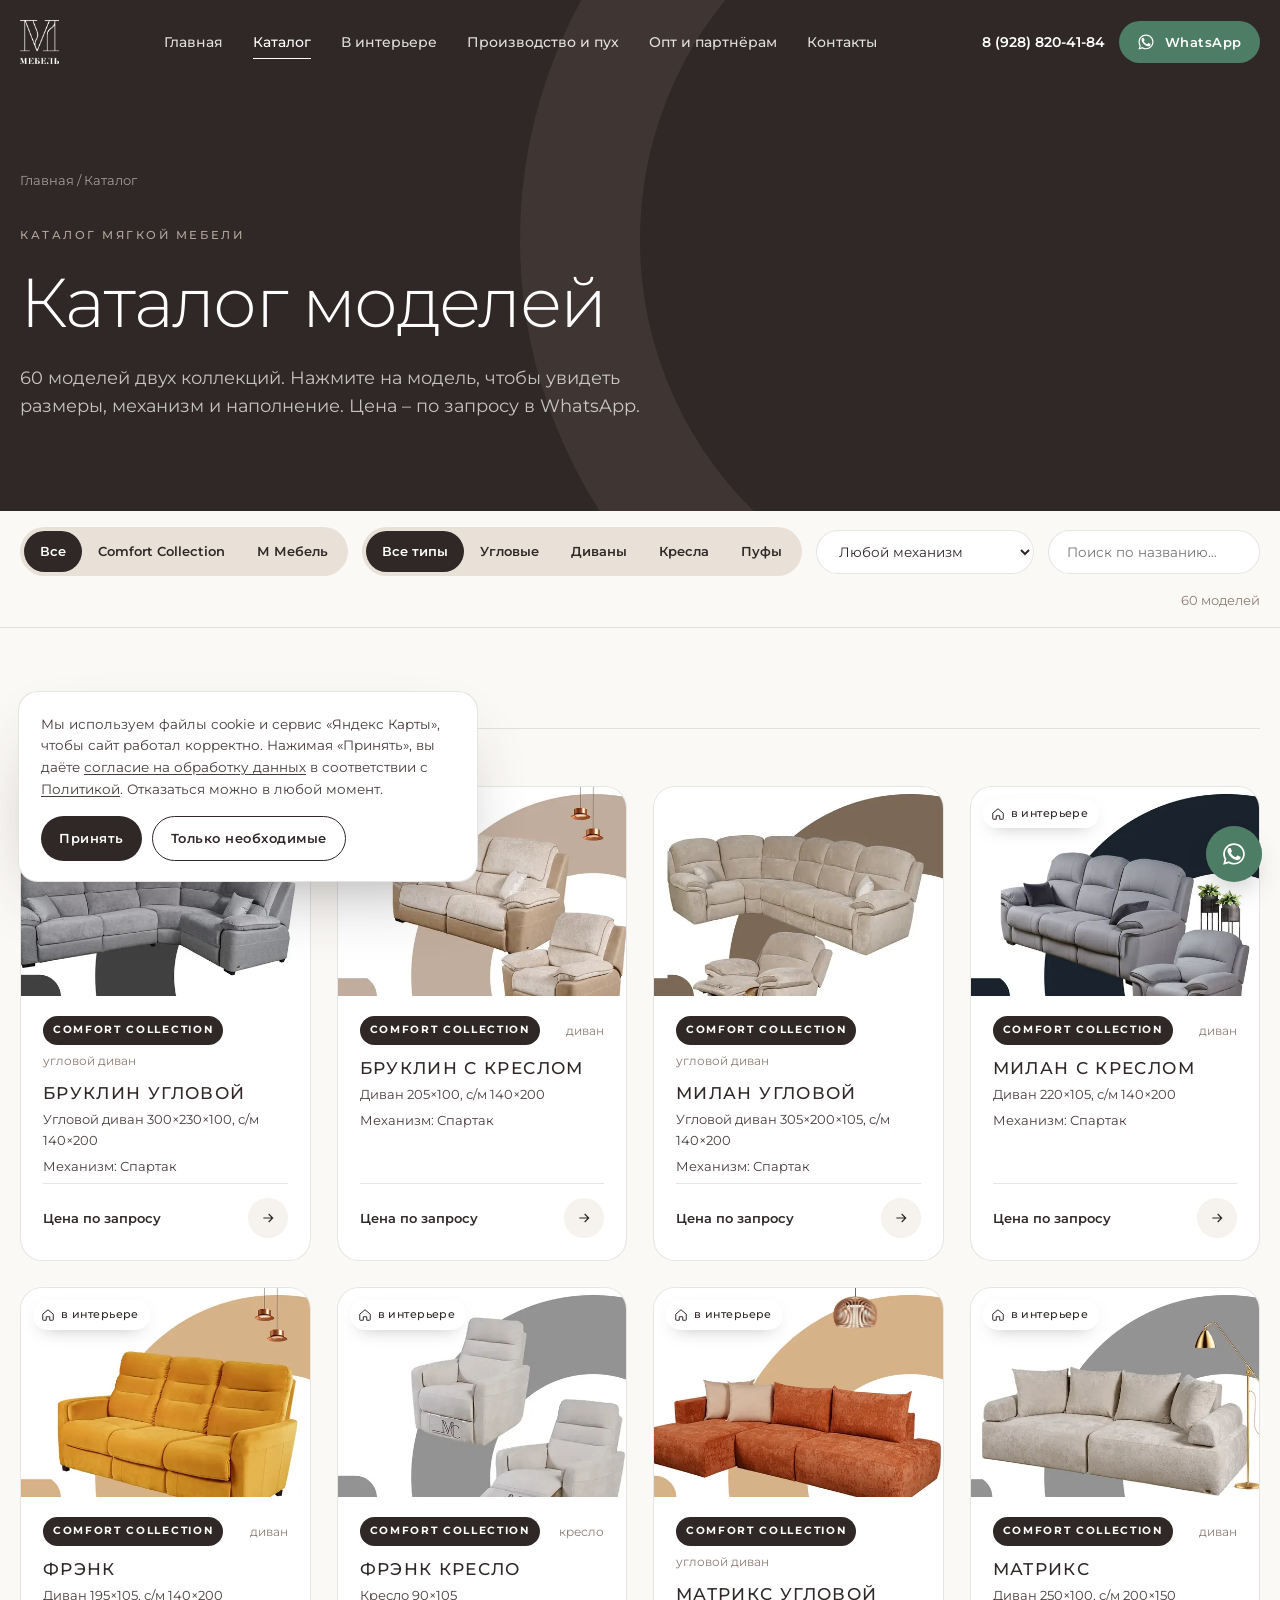
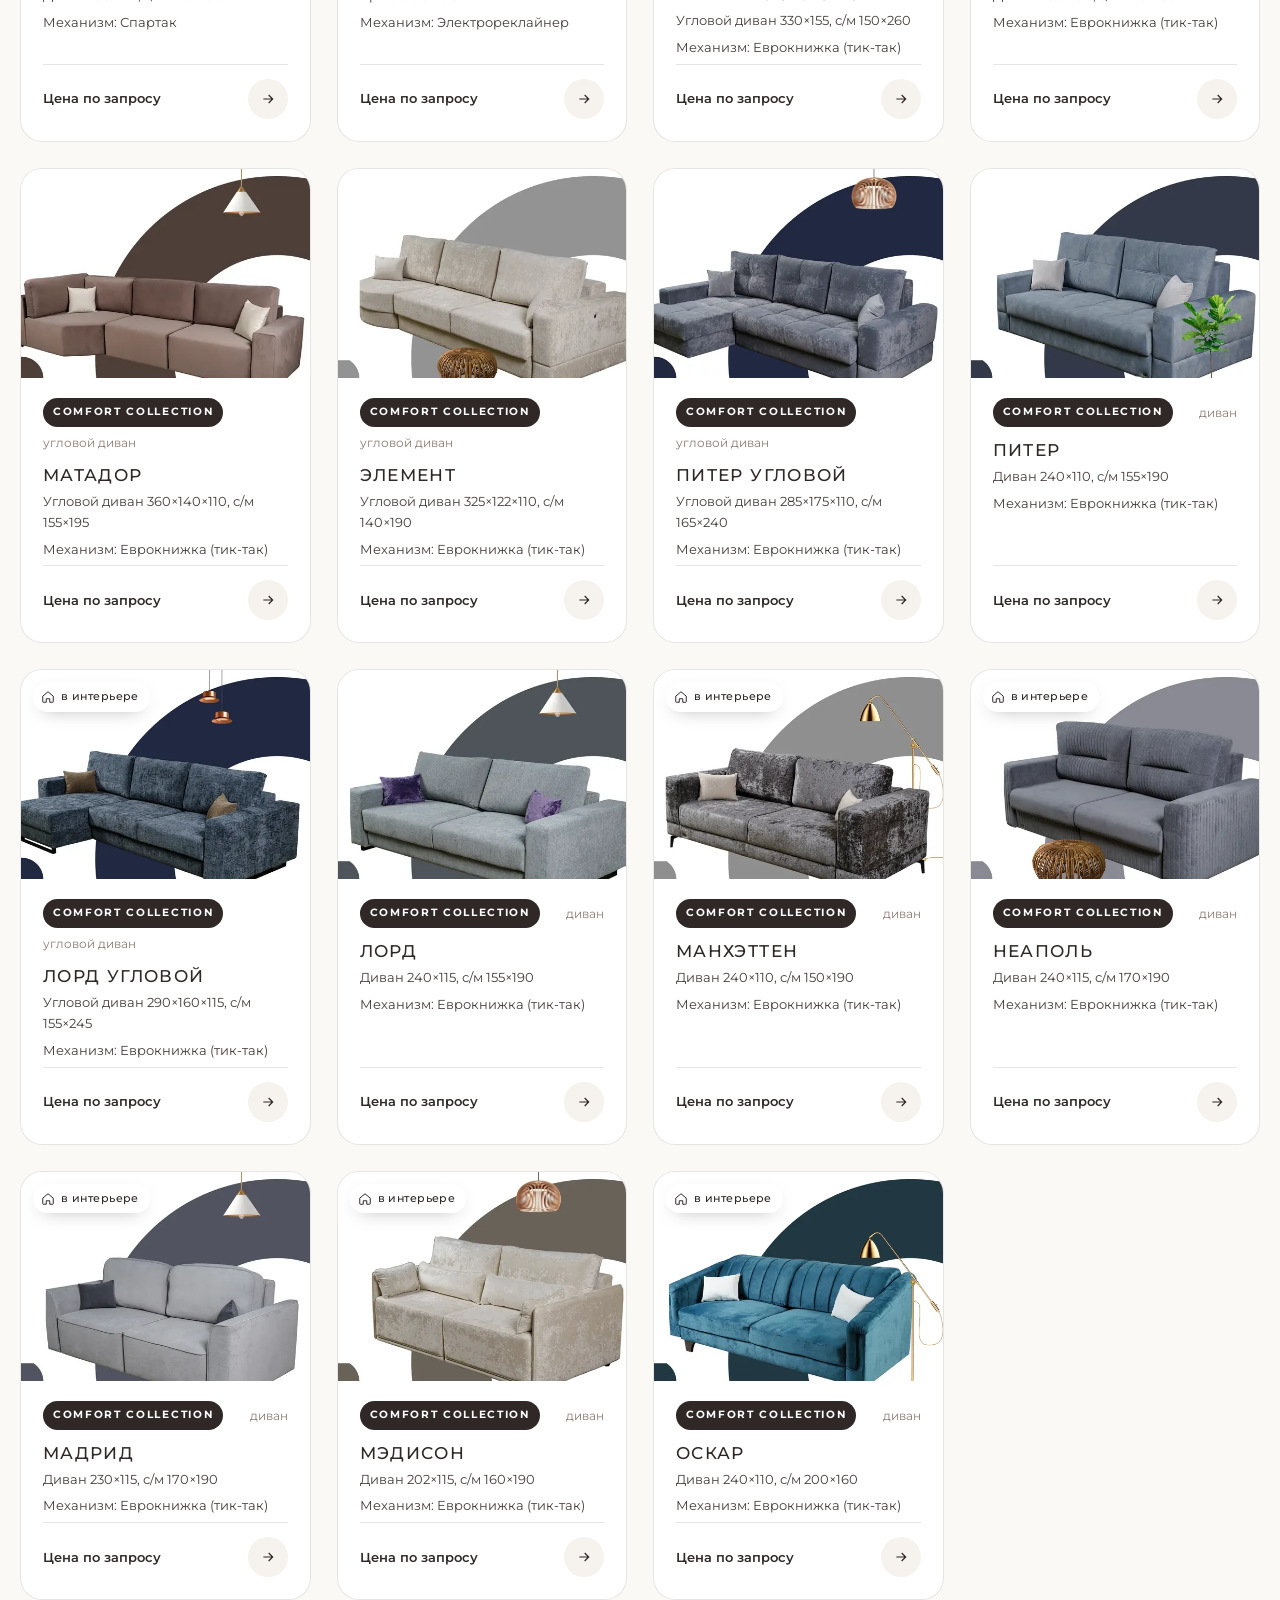
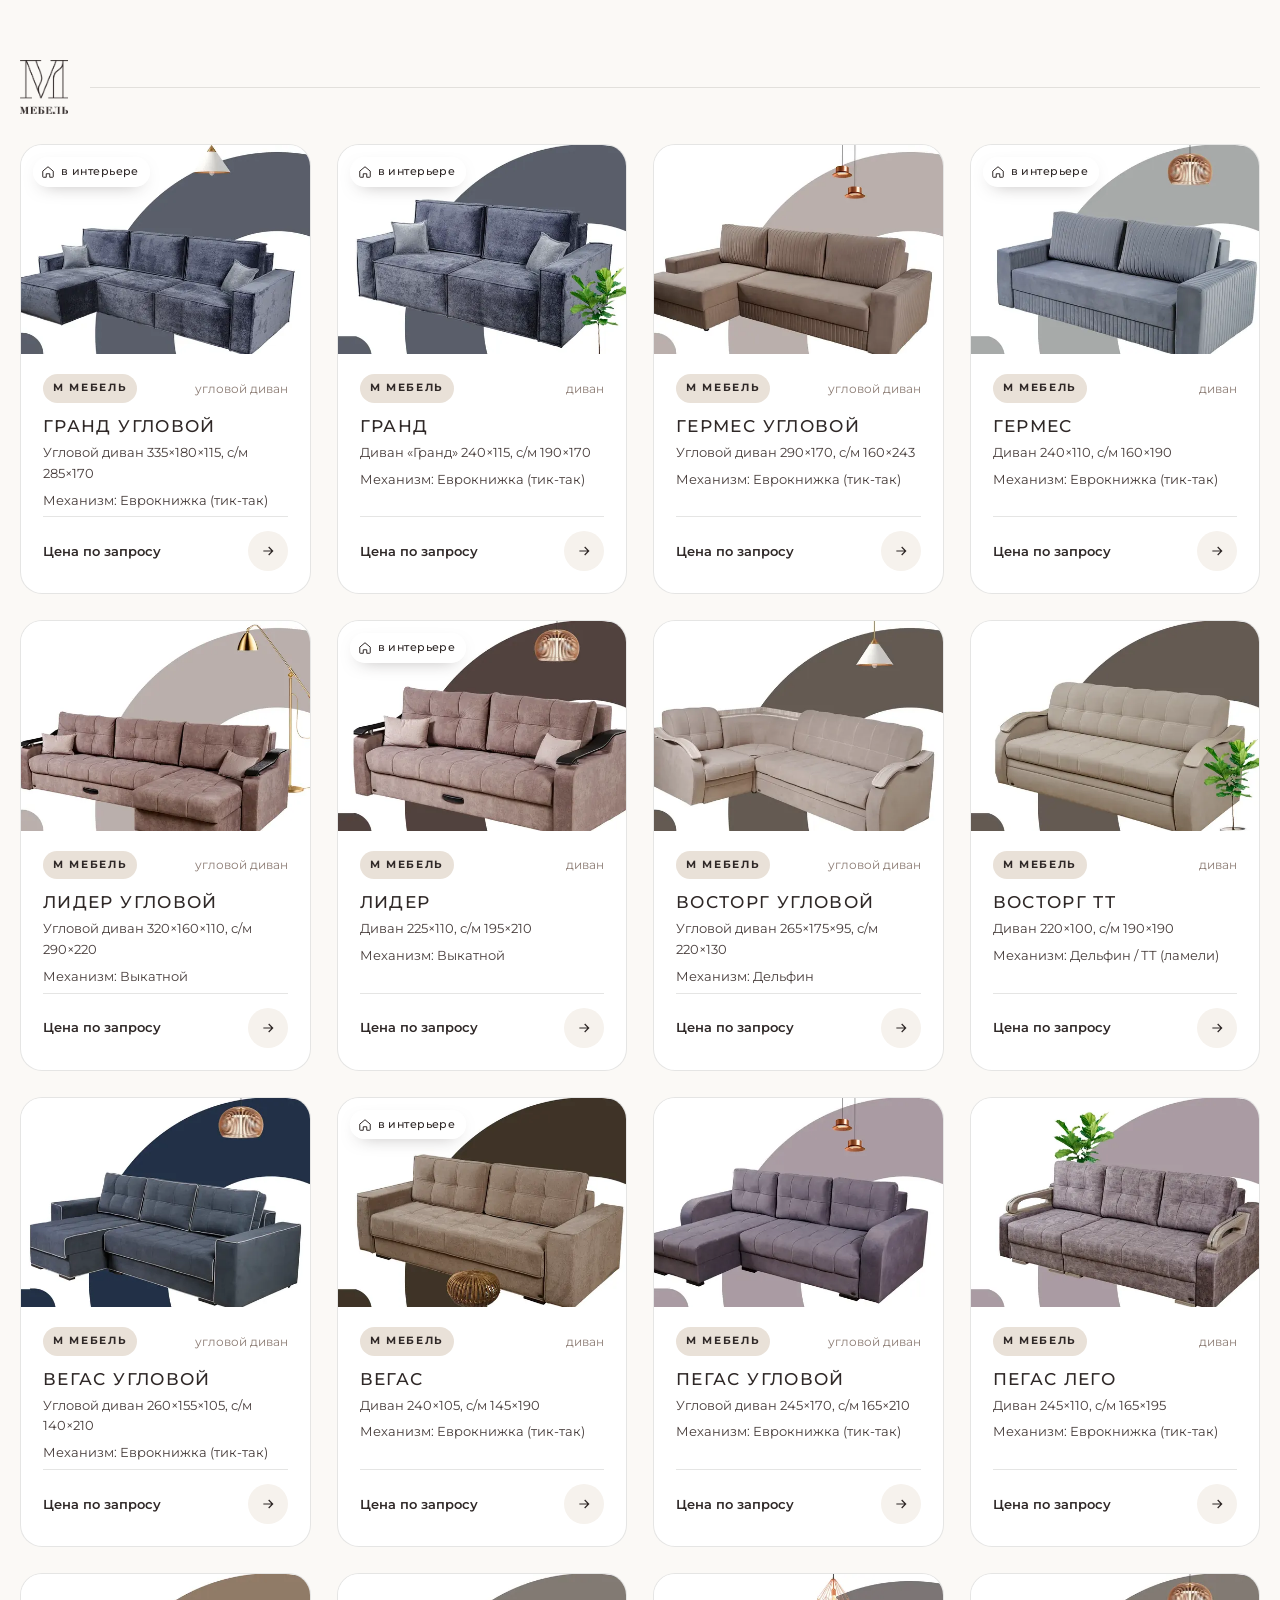
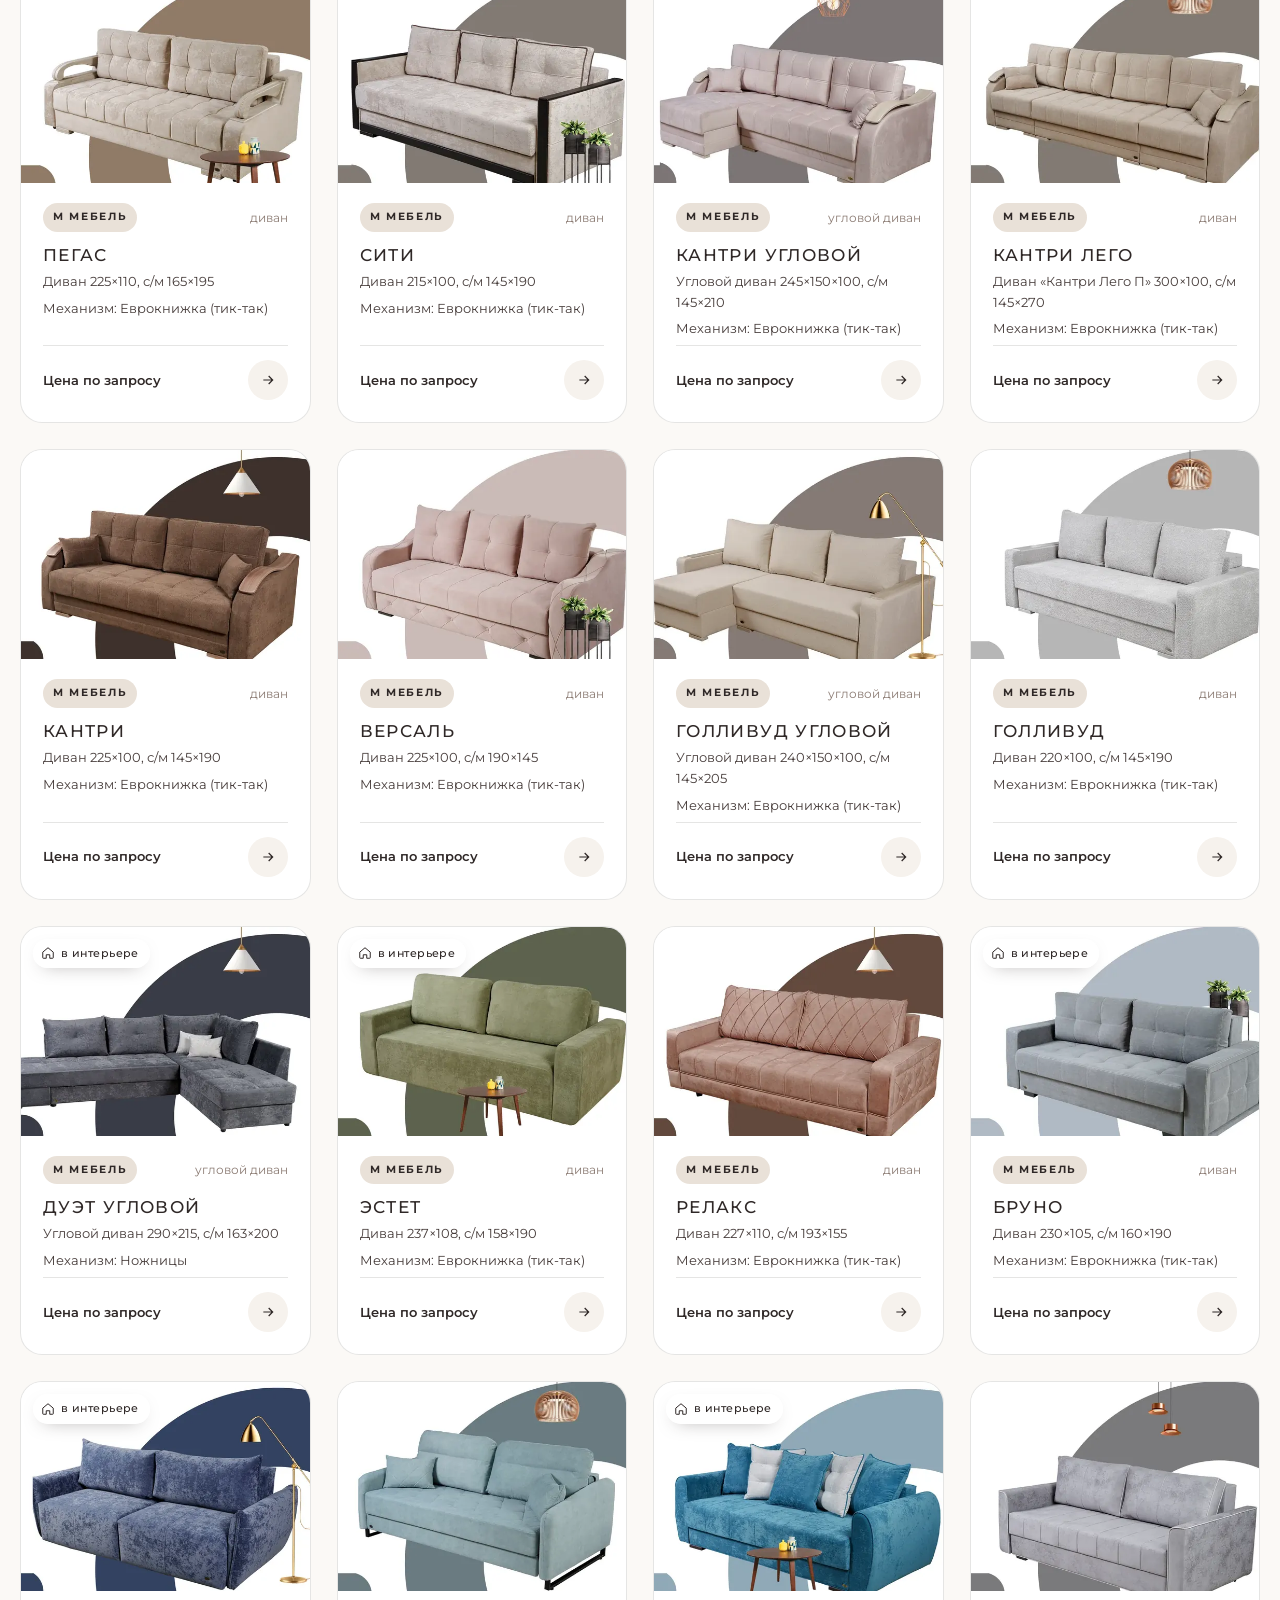
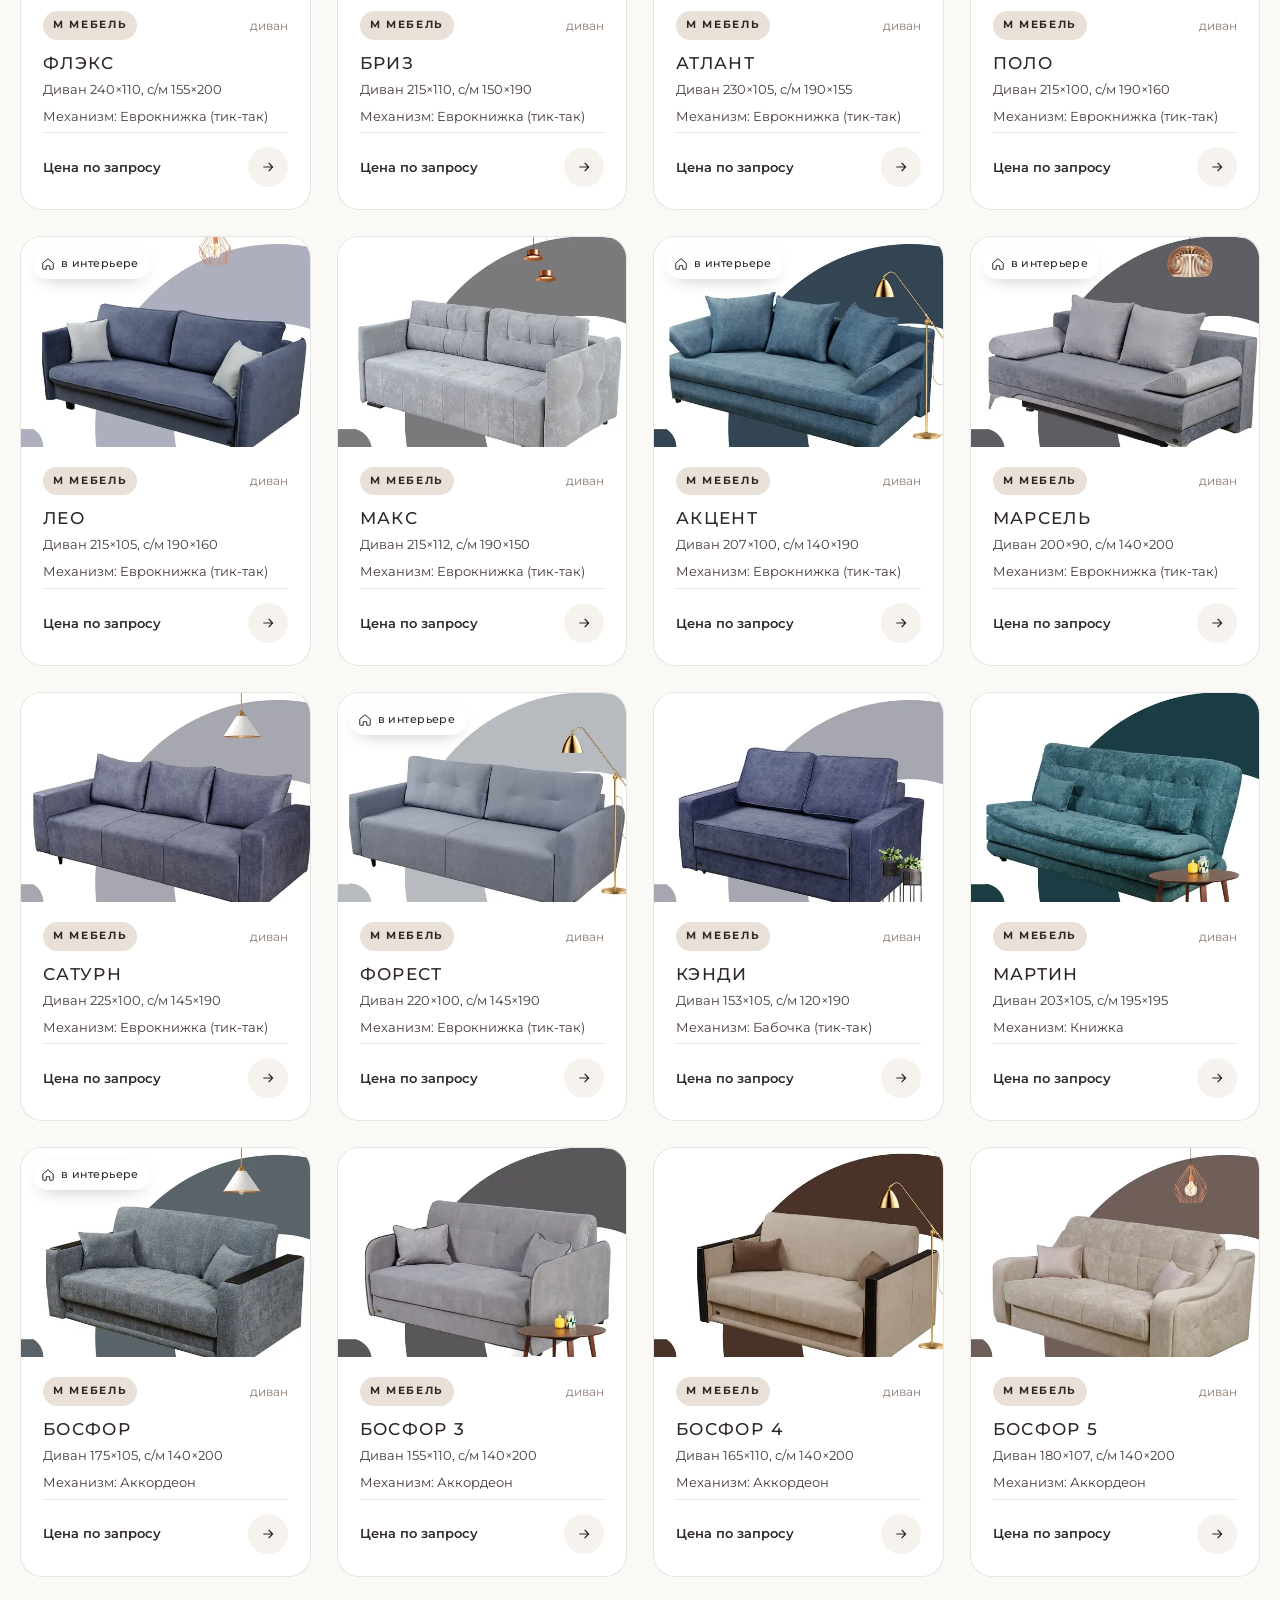
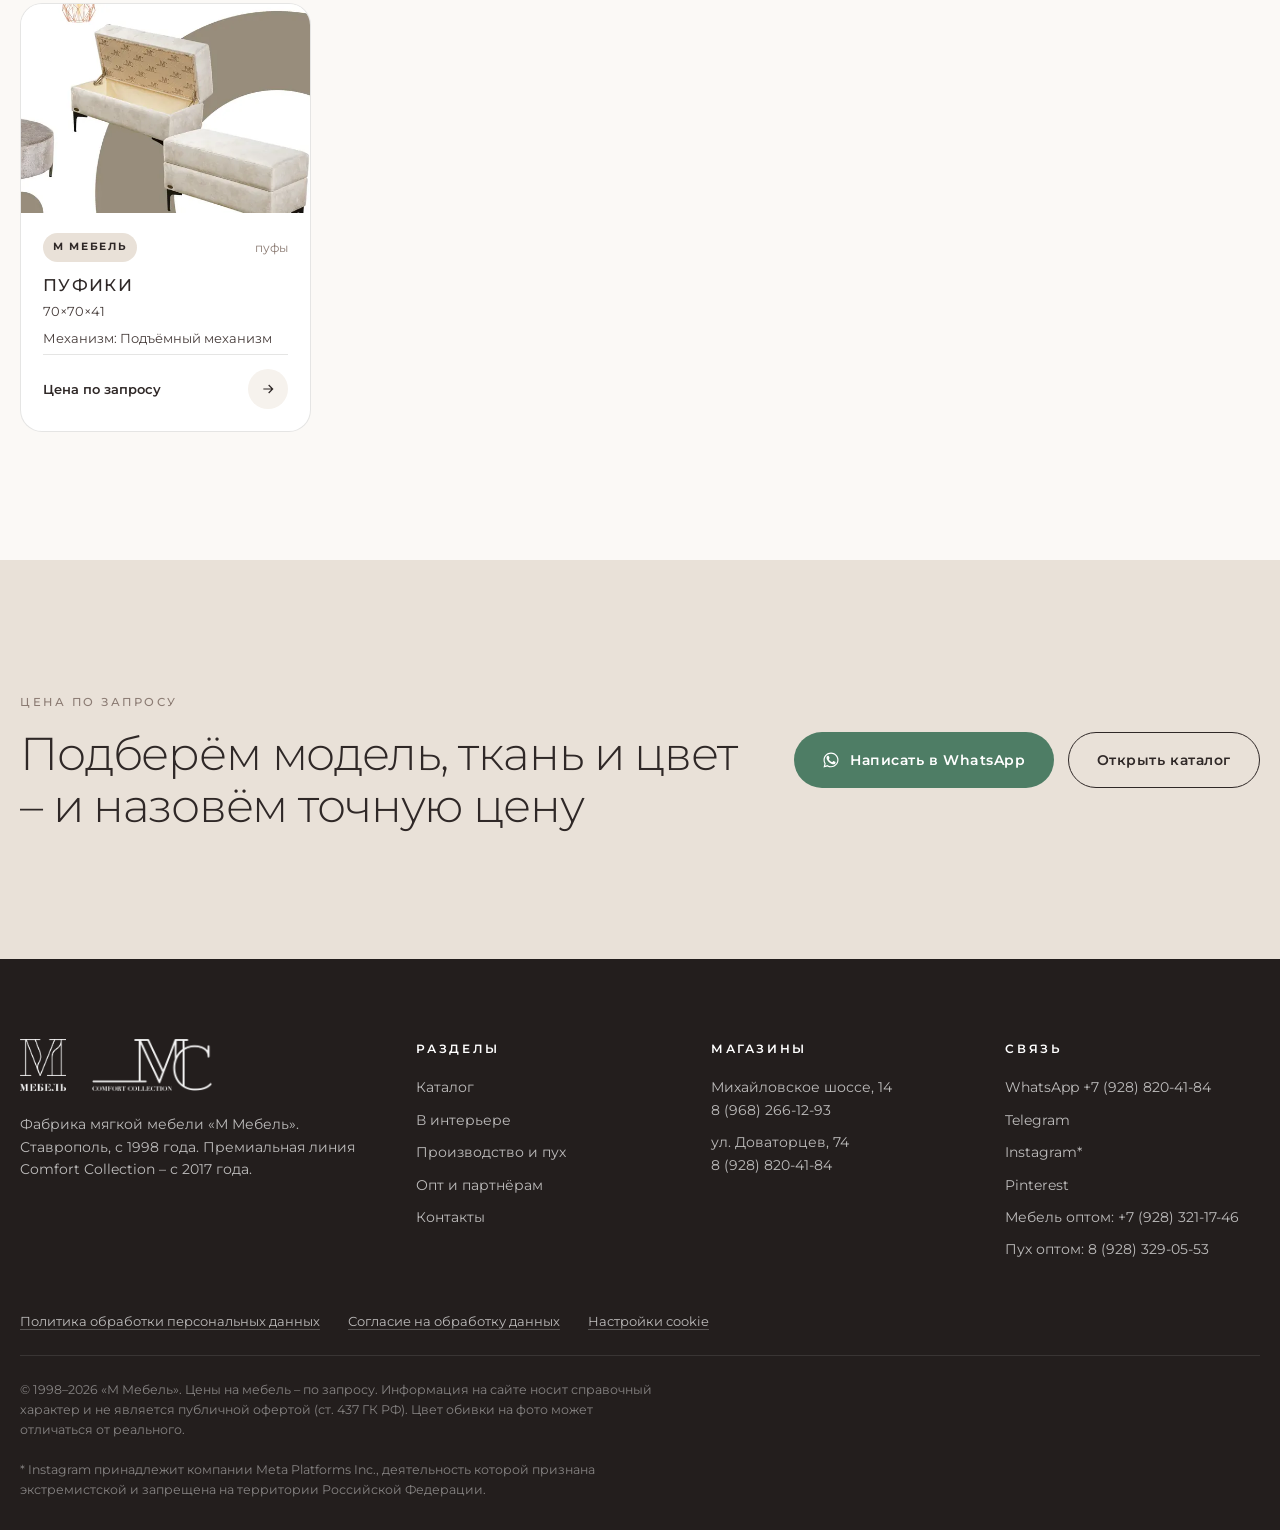
==== commit 8e73f0e0: "Раздел «Мебель в интерьере», вкладка в карточке модели, оптимизация - галерея interior.html: 26 фото" ====
--- a/docs/catalog.html
+++ b/docs/catalog.html
@@ -12,7 +12,8 @@
 <meta name="theme-color" content="#2f2827">
 <link rel="icon" href="img/brand/favicon.png">
 <link rel="preload" href="fonts/montserrat-cyrillic-wght-normal.woff2" as="font" type="font/woff2" crossorigin>
-<link rel="stylesheet" href="css/style.css?v=5">
+<link rel="stylesheet" href="css/style.min.css?v=7">
+
 </head>
 <body data-page="catalog.html">
 <header class="header is-dark">
@@ -21,7 +22,7 @@
       <img class="l-dark" src="img/brand/mm-dark.png" alt="М Мебель" width="241" height="273">
       <img class="l-light" src="img/brand/mm-light.png" alt="М Мебель" width="241" height="273">
     </a>
-    <nav class="nav"><a href="index.html">Главная</a><a href="catalog.html" class=active>Каталог</a><a href="production.html">Производство и пух</a><a href="partners.html">Опт и партнёрам</a><a href="contacts.html">Контакты</a></nav>
+    <nav class="nav"><a href="index.html">Главная</a><a href="catalog.html" class=active>Каталог</a><a href="interior.html">В интерьере</a><a href="production.html">Производство и пух</a><a href="partners.html">Опт и партнёрам</a><a href="contacts.html">Контакты</a></nav>
     <div class="header-cta">
       <a class="header-phone" href="tel:+79288204184">8 (928) 820-41-84</a>
       <a class="btn btn-wa btn-sm" href="https://wa.me/79288204184?text=%D0%97%D0%B4%D1%80%D0%B0%D0%B2%D1%81%D1%82%D0%B2%D1%83%D0%B9%D1%82%D0%B5%21%20%D0%A5%D0%BE%D1%87%D1%83%20%D1%83%D0%B7%D0%BD%D0%B0%D1%82%D1%8C%20%D0%BE%20%D0%BC%D0%B5%D0%B1%D0%B5%D0%BB%D0%B8%20%D0%9C%20%D0%9C%D0%B5%D0%B1%D0%B5%D0%BB%D1%8C." target="_blank" rel="noopener"><svg viewBox="0 0 24 24" fill="currentColor"><path d="M17.5 14.4c-.3-.1-1.8-.9-2-1-.3-.1-.5-.1-.7.1-.2.3-.8 1-.9 1.2-.2.2-.3.2-.6.1-.3-.1-1.3-.5-2.4-1.5-.9-.8-1.5-1.8-1.7-2.1-.2-.3 0-.5.1-.6l.4-.5c.2-.2.2-.3.3-.5.1-.2 0-.4 0-.5l-.9-2.2c-.2-.6-.5-.5-.7-.5h-.6c-.2 0-.5.1-.8.4-.3.3-1 1-1 2.5s1.1 2.9 1.2 3.1c.1.2 2.1 3.2 5.1 4.5.7.3 1.3.5 1.7.6.7.2 1.4.2 1.9.1.6-.1 1.8-.7 2-1.4.2-.7.2-1.3.2-1.4-.1-.2-.3-.3-.6-.4zM12 2C6.5 2 2 6.5 2 12c0 1.8.5 3.5 1.3 4.9L2 22l5.2-1.4c1.4.8 3.1 1.2 4.8 1.2 5.5 0 10-4.5 10-10S17.5 2 12 2zm0 18.2c-1.6 0-3.1-.4-4.4-1.2l-.3-.2-3.1.8.8-3-.2-.3C4 15.1 3.6 13.6 3.6 12c0-4.6 3.8-8.4 8.4-8.4s8.4 3.8 8.4 8.4-3.8 8.2-8.4 8.2z"/></svg> WhatsApp</a>
@@ -30,7 +31,7 @@
   </div>
 </header>
 <div class="mobile-menu">
-  <a class="m-link" href="index.html">Главная</a><a class="m-link" href="catalog.html">Каталог</a><a class="m-link" href="production.html">Производство и пух</a><a class="m-link" href="partners.html">Опт и партнёрам</a><a class="m-link" href="contacts.html">Контакты</a>
+  <a class="m-link" href="index.html">Главная</a><a class="m-link" href="catalog.html">Каталог</a><a class="m-link" href="interior.html">В интерьере</a><a class="m-link" href="production.html">Производство и пух</a><a class="m-link" href="partners.html">Опт и партнёрам</a><a class="m-link" href="contacts.html">Контакты</a>
   <div class="m-foot">
     <a href="tel:+79288204184">8 (928) 820-41-84 – ул. Доваторцев, 74</a>
     <a href="tel:+79682661293">8 (968) 266-12-93 – Михайловское ш., 14</a>
@@ -57,7 +58,7 @@
 <section class="section" style="padding-top:40px">
   <div class="container">
     <div class="grid" id="catalog-grid"><div class="coll-divider" data-coll="mc"><img src="img/brand/mc-dark.png" alt="Comfort Collection"><span></span></div><article class="card" data-id="bruklin-uglovoy" data-coll="mc" data-type="corner" data-mech="Спартак" data-search="бруклин угловой угловой диван спартак comfort collection">
-  <div class="card-img"><img src="img/products/01.webp" alt="Угловой диван «Бруклин угловой» – Comfort Collection" loading="lazy" width="1000" height="676"></div>
+  <div class="card-img"><img src="img/products/01-600.webp" srcset="img/products/01-600.webp 600w, img/products/01.webp 1000w" sizes="(max-width:600px) 92vw, 320px" alt="Угловой диван «Бруклин угловой» – Comfort Collection" loading="lazy" decoding="async" width="1000" height="676"></div>
   <div class="card-body">
     <div class="card-top"><span class="badge mc">Comfort Collection</span><span class="card-type">угловой диван</span></div>
     <h3>Бруклин угловой</h3>
@@ -66,7 +67,7 @@
     <div class="price"><b>Цена по запросу</b><span class="more"><svg viewBox="0 0 24 24" fill="none" stroke="currentColor" stroke-width="1.8"><path d="M5 12h14M13 6l6 6-6 6"/></svg></span></div>
   </div>
 </article><article class="card" data-id="bruklin-kreslo" data-coll="mc" data-type="sofa" data-mech="Спартак" data-search="бруклин с креслом диван спартак comfort collection">
-  <div class="card-img"><img src="img/products/02.webp" alt="Диван «Бруклин с креслом» – Comfort Collection" loading="lazy" width="1000" height="676"></div>
+  <div class="card-img"><img src="img/products/02-600.webp" srcset="img/products/02-600.webp 600w, img/products/02.webp 1000w" sizes="(max-width:600px) 92vw, 320px" alt="Диван «Бруклин с креслом» – Comfort Collection" loading="lazy" decoding="async" width="1000" height="676"></div>
   <div class="card-body">
     <div class="card-top"><span class="badge mc">Comfort Collection</span><span class="card-type">диван</span></div>
     <h3>Бруклин с креслом</h3>
@@ -75,7 +76,7 @@
     <div class="price"><b>Цена по запросу</b><span class="more"><svg viewBox="0 0 24 24" fill="none" stroke="currentColor" stroke-width="1.8"><path d="M5 12h14M13 6l6 6-6 6"/></svg></span></div>
   </div>
 </article><article class="card" data-id="milan-uglovoy" data-coll="mc" data-type="corner" data-mech="Спартак" data-search="милан угловой угловой диван спартак comfort collection">
-  <div class="card-img"><img src="img/products/03.webp" alt="Угловой диван «Милан угловой» – Comfort Collection" loading="lazy" width="1000" height="676"></div>
+  <div class="card-img"><img src="img/products/03-600.webp" srcset="img/products/03-600.webp 600w, img/products/03.webp 1000w" sizes="(max-width:600px) 92vw, 320px" alt="Угловой диван «Милан угловой» – Comfort Collection" loading="lazy" decoding="async" width="1000" height="676"></div>
   <div class="card-body">
     <div class="card-top"><span class="badge mc">Comfort Collection</span><span class="card-type">угловой диван</span></div>
     <h3>Милан угловой</h3>
@@ -84,7 +85,7 @@
     <div class="price"><b>Цена по запросу</b><span class="more"><svg viewBox="0 0 24 24" fill="none" stroke="currentColor" stroke-width="1.8"><path d="M5 12h14M13 6l6 6-6 6"/></svg></span></div>
   </div>
 </article><article class="card" data-id="milan-kreslo" data-coll="mc" data-type="sofa" data-mech="Спартак" data-search="милан с креслом диван спартак comfort collection">
-  <div class="card-img"><img src="img/products/04.webp" alt="Диван «Милан с креслом» – Comfort Collection" loading="lazy" width="1000" height="676"></div>
+  <div class="card-img"><img src="img/products/04-600.webp" srcset="img/products/04-600.webp 600w, img/products/04.webp 1000w" sizes="(max-width:600px) 92vw, 320px" alt="Диван «Милан с креслом» – Comfort Collection" loading="lazy" decoding="async" width="1000" height="676"><span class="int-badge" title="Есть фото в интерьере"><svg viewBox="0 0 24 24" fill="none" stroke="currentColor" stroke-width="1.7"><path d="M3 10.5 12 3l9 7.5V20a1 1 0 0 1-1 1h-5v-6H9v6H4a1 1 0 0 1-1-1z"/></svg><span>в интерьере</span></span></div>
   <div class="card-body">
     <div class="card-top"><span class="badge mc">Comfort Collection</span><span class="card-type">диван</span></div>
     <h3>Милан с креслом</h3>
@@ -93,7 +94,7 @@
     <div class="price"><b>Цена по запросу</b><span class="more"><svg viewBox="0 0 24 24" fill="none" stroke="currentColor" stroke-width="1.8"><path d="M5 12h14M13 6l6 6-6 6"/></svg></span></div>
   </div>
 </article><article class="card" data-id="frenk" data-coll="mc" data-type="sofa" data-mech="Спартак" data-search="фрэнк диван спартак comfort collection">
-  <div class="card-img"><img src="img/products/05.webp" alt="Диван «Фрэнк» – Comfort Collection" loading="lazy" width="1000" height="676"></div>
+  <div class="card-img"><img src="img/products/05-600.webp" srcset="img/products/05-600.webp 600w, img/products/05.webp 1000w" sizes="(max-width:600px) 92vw, 320px" alt="Диван «Фрэнк» – Comfort Collection" loading="lazy" decoding="async" width="1000" height="676"><span class="int-badge" title="Есть фото в интерьере"><svg viewBox="0 0 24 24" fill="none" stroke="currentColor" stroke-width="1.7"><path d="M3 10.5 12 3l9 7.5V20a1 1 0 0 1-1 1h-5v-6H9v6H4a1 1 0 0 1-1-1z"/></svg><span>в интерьере</span></span></div>
   <div class="card-body">
     <div class="card-top"><span class="badge mc">Comfort Collection</span><span class="card-type">диван</span></div>
     <h3>Фрэнк</h3>
@@ -102,7 +103,7 @@
     <div class="price"><b>Цена по запросу</b><span class="more"><svg viewBox="0 0 24 24" fill="none" stroke="currentColor" stroke-width="1.8"><path d="M5 12h14M13 6l6 6-6 6"/></svg></span></div>
   </div>
 </article><article class="card" data-id="frenk-kreslo" data-coll="mc" data-type="chair" data-mech="Электрореклайнер" data-search="фрэнк кресло кресло электрореклайнер comfort collection">
-  <div class="card-img"><img src="img/products/06.webp" alt="Кресло «Фрэнк кресло» – Comfort Collection" loading="lazy" width="1000" height="676"></div>
+  <div class="card-img"><img src="img/products/06-600.webp" srcset="img/products/06-600.webp 600w, img/products/06.webp 1000w" sizes="(max-width:600px) 92vw, 320px" alt="Кресло «Фрэнк кресло» – Comfort Collection" loading="lazy" decoding="async" width="1000" height="676"><span class="int-badge" title="Есть фото в интерьере"><svg viewBox="0 0 24 24" fill="none" stroke="currentColor" stroke-width="1.7"><path d="M3 10.5 12 3l9 7.5V20a1 1 0 0 1-1 1h-5v-6H9v6H4a1 1 0 0 1-1-1z"/></svg><span>в интерьере</span></span></div>
   <div class="card-body">
     <div class="card-top"><span class="badge mc">Comfort Collection</span><span class="card-type">кресло</span></div>
     <h3>Фрэнк кресло</h3>
@@ -111,7 +112,7 @@
     <div class="price"><b>Цена по запросу</b><span class="more"><svg viewBox="0 0 24 24" fill="none" stroke="currentColor" stroke-width="1.8"><path d="M5 12h14M13 6l6 6-6 6"/></svg></span></div>
   </div>
 </article><article class="card" data-id="matriks-uglovoy" data-coll="mc" data-type="corner" data-mech="Еврокнижка (тик-так)" data-search="матрикс угловой угловой диван еврокнижка (тик-так) comfort collection">
-  <div class="card-img"><img src="img/products/07.webp" alt="Угловой диван «Матрикс угловой» – Comfort Collection" loading="lazy" width="1000" height="676"></div>
+  <div class="card-img"><img src="img/products/07-600.webp" srcset="img/products/07-600.webp 600w, img/products/07.webp 1000w" sizes="(max-width:600px) 92vw, 320px" alt="Угловой диван «Матрикс угловой» – Comfort Collection" loading="lazy" decoding="async" width="1000" height="676"><span class="int-badge" title="Есть фото в интерьере"><svg viewBox="0 0 24 24" fill="none" stroke="currentColor" stroke-width="1.7"><path d="M3 10.5 12 3l9 7.5V20a1 1 0 0 1-1 1h-5v-6H9v6H4a1 1 0 0 1-1-1z"/></svg><span>в интерьере</span></span></div>
   <div class="card-body">
     <div class="card-top"><span class="badge mc">Comfort Collection</span><span class="card-type">угловой диван</span></div>
     <h3>Матрикс угловой</h3>
@@ -120,7 +121,7 @@
     <div class="price"><b>Цена по запросу</b><span class="more"><svg viewBox="0 0 24 24" fill="none" stroke="currentColor" stroke-width="1.8"><path d="M5 12h14M13 6l6 6-6 6"/></svg></span></div>
   </div>
 </article><article class="card" data-id="matriks" data-coll="mc" data-type="sofa" data-mech="Еврокнижка (тик-так)" data-search="матрикс диван еврокнижка (тик-так) comfort collection">
-  <div class="card-img"><img src="img/products/08.webp" alt="Диван «Матрикс» – Comfort Collection" loading="lazy" width="1000" height="676"></div>
+  <div class="card-img"><img src="img/products/08-600.webp" srcset="img/products/08-600.webp 600w, img/products/08.webp 1000w" sizes="(max-width:600px) 92vw, 320px" alt="Диван «Матрикс» – Comfort Collection" loading="lazy" decoding="async" width="1000" height="676"><span class="int-badge" title="Есть фото в интерьере"><svg viewBox="0 0 24 24" fill="none" stroke="currentColor" stroke-width="1.7"><path d="M3 10.5 12 3l9 7.5V20a1 1 0 0 1-1 1h-5v-6H9v6H4a1 1 0 0 1-1-1z"/></svg><span>в интерьере</span></span></div>
   <div class="card-body">
     <div class="card-top"><span class="badge mc">Comfort Collection</span><span class="card-type">диван</span></div>
     <h3>Матрикс</h3>
@@ -129,7 +130,7 @@
     <div class="price"><b>Цена по запросу</b><span class="more"><svg viewBox="0 0 24 24" fill="none" stroke="currentColor" stroke-width="1.8"><path d="M5 12h14M13 6l6 6-6 6"/></svg></span></div>
   </div>
 </article><article class="card" data-id="matador" data-coll="mc" data-type="corner" data-mech="Еврокнижка (тик-так)" data-search="матадор угловой диван еврокнижка (тик-так) comfort collection">
-  <div class="card-img"><img src="img/products/09.webp" alt="Угловой диван «Матадор» – Comfort Collection" loading="lazy" width="1000" height="676"></div>
+  <div class="card-img"><img src="img/products/09-600.webp" srcset="img/products/09-600.webp 600w, img/products/09.webp 1000w" sizes="(max-width:600px) 92vw, 320px" alt="Угловой диван «Матадор» – Comfort Collection" loading="lazy" decoding="async" width="1000" height="676"></div>
   <div class="card-body">
     <div class="card-top"><span class="badge mc">Comfort Collection</span><span class="card-type">угловой диван</span></div>
     <h3>Матадор</h3>
@@ -138,7 +139,7 @@
     <div class="price"><b>Цена по запросу</b><span class="more"><svg viewBox="0 0 24 24" fill="none" stroke="currentColor" stroke-width="1.8"><path d="M5 12h14M13 6l6 6-6 6"/></svg></span></div>
   </div>
 </article><article class="card" data-id="element" data-coll="mc" data-type="corner" data-mech="Еврокнижка (тик-так)" data-search="элемент угловой диван еврокнижка (тик-так) comfort collection">
-  <div class="card-img"><img src="img/products/10.webp" alt="Угловой диван «Элемент» – Comfort Collection" loading="lazy" width="1000" height="676"></div>
+  <div class="card-img"><img src="img/products/10-600.webp" srcset="img/products/10-600.webp 600w, img/products/10.webp 1000w" sizes="(max-width:600px) 92vw, 320px" alt="Угловой диван «Элемент» – Comfort Collection" loading="lazy" decoding="async" width="1000" height="676"></div>
   <div class="card-body">
     <div class="card-top"><span class="badge mc">Comfort Collection</span><span class="card-type">угловой диван</span></div>
     <h3>Элемент</h3>
@@ -147,7 +148,7 @@
     <div class="price"><b>Цена по запросу</b><span class="more"><svg viewBox="0 0 24 24" fill="none" stroke="currentColor" stroke-width="1.8"><path d="M5 12h14M13 6l6 6-6 6"/></svg></span></div>
   </div>
 </article><article class="card" data-id="piter-uglovoy" data-coll="mc" data-type="corner" data-mech="Еврокнижка (тик-так)" data-search="питер угловой угловой диван еврокнижка (тик-так) comfort collection">
-  <div class="card-img"><img src="img/products/11.webp" alt="Угловой диван «Питер угловой» – Comfort Collection" loading="lazy" width="1000" height="676"></div>
+  <div class="card-img"><img src="img/products/11-600.webp" srcset="img/products/11-600.webp 600w, img/products/11.webp 1000w" sizes="(max-width:600px) 92vw, 320px" alt="Угловой диван «Питер угловой» – Comfort Collection" loading="lazy" decoding="async" width="1000" height="676"></div>
   <div class="card-body">
     <div class="card-top"><span class="badge mc">Comfort Collection</span><span class="card-type">угловой диван</span></div>
     <h3>Питер угловой</h3>
@@ -156,7 +157,7 @@
     <div class="price"><b>Цена по запросу</b><span class="more"><svg viewBox="0 0 24 24" fill="none" stroke="currentColor" stroke-width="1.8"><path d="M5 12h14M13 6l6 6-6 6"/></svg></span></div>
   </div>
 </article><article class="card" data-id="piter" data-coll="mc" data-type="sofa" data-mech="Еврокнижка (тик-так)" data-search="питер диван еврокнижка (тик-так) comfort collection">
-  <div class="card-img"><img src="img/products/12.webp" alt="Диван «Питер» – Comfort Collection" loading="lazy" width="1000" height="676"></div>
+  <div class="card-img"><img src="img/products/12-600.webp" srcset="img/products/12-600.webp 600w, img/products/12.webp 1000w" sizes="(max-width:600px) 92vw, 320px" alt="Диван «Питер» – Comfort Collection" loading="lazy" decoding="async" width="1000" height="676"></div>
   <div class="card-body">
     <div class="card-top"><span class="badge mc">Comfort Collection</span><span class="card-type">диван</span></div>
     <h3>Питер</h3>
@@ -165,7 +166,7 @@
     <div class="price"><b>Цена по запросу</b><span class="more"><svg viewBox="0 0 24 24" fill="none" stroke="currentColor" stroke-width="1.8"><path d="M5 12h14M13 6l6 6-6 6"/></svg></span></div>
   </div>
 </article><article class="card" data-id="lord-uglovoy" data-coll="mc" data-type="corner" data-mech="Еврокнижка (тик-так)" data-search="лорд угловой угловой диван еврокнижка (тик-так) comfort collection">
-  <div class="card-img"><img src="img/products/13.webp" alt="Угловой диван «Лорд угловой» – Comfort Collection" loading="lazy" width="1000" height="676"></div>
+  <div class="card-img"><img src="img/products/13-600.webp" srcset="img/products/13-600.webp 600w, img/products/13.webp 1000w" sizes="(max-width:600px) 92vw, 320px" alt="Угловой диван «Лорд угловой» – Comfort Collection" loading="lazy" decoding="async" width="1000" height="676"><span class="int-badge" title="Есть фото в интерьере"><svg viewBox="0 0 24 24" fill="none" stroke="currentColor" stroke-width="1.7"><path d="M3 10.5 12 3l9 7.5V20a1 1 0 0 1-1 1h-5v-6H9v6H4a1 1 0 0 1-1-1z"/></svg><span>в интерьере</span></span></div>
   <div class="card-body">
     <div class="card-top"><span class="badge mc">Comfort Collection</span><span class="card-type">угловой диван</span></div>
     <h3>Лорд угловой</h3>
@@ -174,7 +175,7 @@
     <div class="price"><b>Цена по запросу</b><span class="more"><svg viewBox="0 0 24 24" fill="none" stroke="currentColor" stroke-width="1.8"><path d="M5 12h14M13 6l6 6-6 6"/></svg></span></div>
   </div>
 </article><article class="card" data-id="lord" data-coll="mc" data-type="sofa" data-mech="Еврокнижка (тик-так)" data-search="лорд диван еврокнижка (тик-так) comfort collection">
-  <div class="card-img"><img src="img/products/14.webp" alt="Диван «Лорд» – Comfort Collection" loading="lazy" width="1000" height="676"></div>
+  <div class="card-img"><img src="img/products/14-600.webp" srcset="img/products/14-600.webp 600w, img/products/14.webp 1000w" sizes="(max-width:600px) 92vw, 320px" alt="Диван «Лорд» – Comfort Collection" loading="lazy" decoding="async" width="1000" height="676"></div>
   <div class="card-body">
     <div class="card-top"><span class="badge mc">Comfort Collection</span><span class="card-type">диван</span></div>
     <h3>Лорд</h3>
@@ -183,7 +184,7 @@
     <div class="price"><b>Цена по запросу</b><span class="more"><svg viewBox="0 0 24 24" fill="none" stroke="currentColor" stroke-width="1.8"><path d="M5 12h14M13 6l6 6-6 6"/></svg></span></div>
   </div>
 </article><article class="card" data-id="manhetten" data-coll="mc" data-type="sofa" data-mech="Еврокнижка (тик-так)" data-search="манхэттен диван еврокнижка (тик-так) comfort collection">
-  <div class="card-img"><img src="img/products/15.webp" alt="Диван «Манхэттен» – Comfort Collection" loading="lazy" width="1000" height="676"></div>
+  <div class="card-img"><img src="img/products/15-600.webp" srcset="img/products/15-600.webp 600w, img/products/15.webp 1000w" sizes="(max-width:600px) 92vw, 320px" alt="Диван «Манхэттен» – Comfort Collection" loading="lazy" decoding="async" width="1000" height="676"><span class="int-badge" title="Есть фото в интерьере"><svg viewBox="0 0 24 24" fill="none" stroke="currentColor" stroke-width="1.7"><path d="M3 10.5 12 3l9 7.5V20a1 1 0 0 1-1 1h-5v-6H9v6H4a1 1 0 0 1-1-1z"/></svg><span>в интерьере</span></span></div>
   <div class="card-body">
     <div class="card-top"><span class="badge mc">Comfort Collection</span><span class="card-type">диван</span></div>
     <h3>Манхэттен</h3>
@@ -192,7 +193,7 @@
     <div class="price"><b>Цена по запросу</b><span class="more"><svg viewBox="0 0 24 24" fill="none" stroke="currentColor" stroke-width="1.8"><path d="M5 12h14M13 6l6 6-6 6"/></svg></span></div>
   </div>
 </article><article class="card" data-id="neapol" data-coll="mc" data-type="sofa" data-mech="Еврокнижка (тик-так)" data-search="неаполь диван еврокнижка (тик-так) comfort collection">
-  <div class="card-img"><img src="img/products/16.webp" alt="Диван «Неаполь» – Comfort Collection" loading="lazy" width="1000" height="676"></div>
+  <div class="card-img"><img src="img/products/16-600.webp" srcset="img/products/16-600.webp 600w, img/products/16.webp 1000w" sizes="(max-width:600px) 92vw, 320px" alt="Диван «Неаполь» – Comfort Collection" loading="lazy" decoding="async" width="1000" height="676"><span class="int-badge" title="Есть фото в интерьере"><svg viewBox="0 0 24 24" fill="none" stroke="currentColor" stroke-width="1.7"><path d="M3 10.5 12 3l9 7.5V20a1 1 0 0 1-1 1h-5v-6H9v6H4a1 1 0 0 1-1-1z"/></svg><span>в интерьере</span></span></div>
   <div class="card-body">
     <div class="card-top"><span class="badge mc">Comfort Collection</span><span class="card-type">диван</span></div>
     <h3>Неаполь</h3>
@@ -201,7 +202,7 @@
     <div class="price"><b>Цена по запросу</b><span class="more"><svg viewBox="0 0 24 24" fill="none" stroke="currentColor" stroke-width="1.8"><path d="M5 12h14M13 6l6 6-6 6"/></svg></span></div>
   </div>
 </article><article class="card" data-id="madrid" data-coll="mc" data-type="sofa" data-mech="Еврокнижка (тик-так)" data-search="мадрид диван еврокнижка (тик-так) comfort collection">
-  <div class="card-img"><img src="img/products/17.webp" alt="Диван «Мадрид» – Comfort Collection" loading="lazy" width="1000" height="676"></div>
+  <div class="card-img"><img src="img/products/17-600.webp" srcset="img/products/17-600.webp 600w, img/products/17.webp 1000w" sizes="(max-width:600px) 92vw, 320px" alt="Диван «Мадрид» – Comfort Collection" loading="lazy" decoding="async" width="1000" height="676"><span class="int-badge" title="Есть фото в интерьере"><svg viewBox="0 0 24 24" fill="none" stroke="currentColor" stroke-width="1.7"><path d="M3 10.5 12 3l9 7.5V20a1 1 0 0 1-1 1h-5v-6H9v6H4a1 1 0 0 1-1-1z"/></svg><span>в интерьере</span></span></div>
   <div class="card-body">
     <div class="card-top"><span class="badge mc">Comfort Collection</span><span class="card-type">диван</span></div>
     <h3>Мадрид</h3>
@@ -210,7 +211,7 @@
     <div class="price"><b>Цена по запросу</b><span class="more"><svg viewBox="0 0 24 24" fill="none" stroke="currentColor" stroke-width="1.8"><path d="M5 12h14M13 6l6 6-6 6"/></svg></span></div>
   </div>
 </article><article class="card" data-id="medison" data-coll="mc" data-type="sofa" data-mech="Еврокнижка (тик-так)" data-search="мэдисон диван еврокнижка (тик-так) comfort collection">
-  <div class="card-img"><img src="img/products/18.webp" alt="Диван «Мэдисон» – Comfort Collection" loading="lazy" width="1000" height="676"></div>
+  <div class="card-img"><img src="img/products/18-600.webp" srcset="img/products/18-600.webp 600w, img/products/18.webp 1000w" sizes="(max-width:600px) 92vw, 320px" alt="Диван «Мэдисон» – Comfort Collection" loading="lazy" decoding="async" width="1000" height="676"><span class="int-badge" title="Есть фото в интерьере"><svg viewBox="0 0 24 24" fill="none" stroke="currentColor" stroke-width="1.7"><path d="M3 10.5 12 3l9 7.5V20a1 1 0 0 1-1 1h-5v-6H9v6H4a1 1 0 0 1-1-1z"/></svg><span>в интерьере</span></span></div>
   <div class="card-body">
     <div class="card-top"><span class="badge mc">Comfort Collection</span><span class="card-type">диван</span></div>
     <h3>Мэдисон</h3>
@@ -219,7 +220,7 @@
     <div class="price"><b>Цена по запросу</b><span class="more"><svg viewBox="0 0 24 24" fill="none" stroke="currentColor" stroke-width="1.8"><path d="M5 12h14M13 6l6 6-6 6"/></svg></span></div>
   </div>
 </article><article class="card" data-id="oskar" data-coll="mc" data-type="sofa" data-mech="Еврокнижка (тик-так)" data-search="оскар диван еврокнижка (тик-так) comfort collection">
-  <div class="card-img"><img src="img/products/19.webp" alt="Диван «Оскар» – Comfort Collection" loading="lazy" width="1000" height="676"></div>
+  <div class="card-img"><img src="img/products/19-600.webp" srcset="img/products/19-600.webp 600w, img/products/19.webp 1000w" sizes="(max-width:600px) 92vw, 320px" alt="Диван «Оскар» – Comfort Collection" loading="lazy" decoding="async" width="1000" height="676"><span class="int-badge" title="Есть фото в интерьере"><svg viewBox="0 0 24 24" fill="none" stroke="currentColor" stroke-width="1.7"><path d="M3 10.5 12 3l9 7.5V20a1 1 0 0 1-1 1h-5v-6H9v6H4a1 1 0 0 1-1-1z"/></svg><span>в интерьере</span></span></div>
   <div class="card-body">
     <div class="card-top"><span class="badge mc">Comfort Collection</span><span class="card-type">диван</span></div>
     <h3>Оскар</h3>
@@ -228,7 +229,7 @@
     <div class="price"><b>Цена по запросу</b><span class="more"><svg viewBox="0 0 24 24" fill="none" stroke="currentColor" stroke-width="1.8"><path d="M5 12h14M13 6l6 6-6 6"/></svg></span></div>
   </div>
 </article><div class="coll-divider" data-coll="mm"><img src="img/brand/mm-dark.png" alt="М Мебель"><span></span></div><article class="card" data-id="grand-uglovoy" data-coll="mm" data-type="corner" data-mech="Еврокнижка (тик-так)" data-search="гранд угловой угловой диван еврокнижка (тик-так) м мебель">
-  <div class="card-img"><img src="img/products/21.webp" alt="Угловой диван «Гранд угловой» – М Мебель" loading="lazy" width="1000" height="676"></div>
+  <div class="card-img"><img src="img/products/21-600.webp" srcset="img/products/21-600.webp 600w, img/products/21.webp 1000w" sizes="(max-width:600px) 92vw, 320px" alt="Угловой диван «Гранд угловой» – М Мебель" loading="lazy" decoding="async" width="1000" height="676"><span class="int-badge" title="Есть фото в интерьере"><svg viewBox="0 0 24 24" fill="none" stroke="currentColor" stroke-width="1.7"><path d="M3 10.5 12 3l9 7.5V20a1 1 0 0 1-1 1h-5v-6H9v6H4a1 1 0 0 1-1-1z"/></svg><span>в интерьере</span></span></div>
   <div class="card-body">
     <div class="card-top"><span class="badge mm">М Мебель</span><span class="card-type">угловой диван</span></div>
     <h3>Гранд угловой</h3>
@@ -237,7 +238,7 @@
     <div class="price"><b>Цена по запросу</b><span class="more"><svg viewBox="0 0 24 24" fill="none" stroke="currentColor" stroke-width="1.8"><path d="M5 12h14M13 6l6 6-6 6"/></svg></span></div>
   </div>
 </article><article class="card" data-id="grand" data-coll="mm" data-type="sofa" data-mech="Еврокнижка (тик-так)" data-search="гранд диван еврокнижка (тик-так) м мебель">
-  <div class="card-img"><img src="img/products/22.webp" alt="Диван «Гранд» – М Мебель" loading="lazy" width="1000" height="676"></div>
+  <div class="card-img"><img src="img/products/22-600.webp" srcset="img/products/22-600.webp 600w, img/products/22.webp 1000w" sizes="(max-width:600px) 92vw, 320px" alt="Диван «Гранд» – М Мебель" loading="lazy" decoding="async" width="1000" height="676"><span class="int-badge" title="Есть фото в интерьере"><svg viewBox="0 0 24 24" fill="none" stroke="currentColor" stroke-width="1.7"><path d="M3 10.5 12 3l9 7.5V20a1 1 0 0 1-1 1h-5v-6H9v6H4a1 1 0 0 1-1-1z"/></svg><span>в интерьере</span></span></div>
   <div class="card-body">
     <div class="card-top"><span class="badge mm">М Мебель</span><span class="card-type">диван</span></div>
     <h3>Гранд</h3>
@@ -246,7 +247,7 @@
     <div class="price"><b>Цена по запросу</b><span class="more"><svg viewBox="0 0 24 24" fill="none" stroke="currentColor" stroke-width="1.8"><path d="M5 12h14M13 6l6 6-6 6"/></svg></span></div>
   </div>
 </article><article class="card" data-id="germes-uglovoy" data-coll="mm" data-type="corner" data-mech="Еврокнижка (тик-так)" data-search="гермес угловой угловой диван еврокнижка (тик-так) м мебель">
-  <div class="card-img"><img src="img/products/23.webp" alt="Угловой диван «Гермес угловой» – М Мебель" loading="lazy" width="1000" height="676"></div>
+  <div class="card-img"><img src="img/products/23-600.webp" srcset="img/products/23-600.webp 600w, img/products/23.webp 1000w" sizes="(max-width:600px) 92vw, 320px" alt="Угловой диван «Гермес угловой» – М Мебель" loading="lazy" decoding="async" width="1000" height="676"></div>
   <div class="card-body">
     <div class="card-top"><span class="badge mm">М Мебель</span><span class="card-type">угловой диван</span></div>
     <h3>Гермес угловой</h3>
@@ -255,7 +256,7 @@
     <div class="price"><b>Цена по запросу</b><span class="more"><svg viewBox="0 0 24 24" fill="none" stroke="currentColor" stroke-width="1.8"><path d="M5 12h14M13 6l6 6-6 6"/></svg></span></div>
   </div>
 </article><article class="card" data-id="germes" data-coll="mm" data-type="sofa" data-mech="Еврокнижка (тик-так)" data-search="гермес диван еврокнижка (тик-так) м мебель">
-  <div class="card-img"><img src="img/products/24.webp" alt="Диван «Гермес» – М Мебель" loading="lazy" width="1000" height="676"></div>
+  <div class="card-img"><img src="img/products/24-600.webp" srcset="img/products/24-600.webp 600w, img/products/24.webp 1000w" sizes="(max-width:600px) 92vw, 320px" alt="Диван «Гермес» – М Мебель" loading="lazy" decoding="async" width="1000" height="676"><span class="int-badge" title="Есть фото в интерьере"><svg viewBox="0 0 24 24" fill="none" stroke="currentColor" stroke-width="1.7"><path d="M3 10.5 12 3l9 7.5V20a1 1 0 0 1-1 1h-5v-6H9v6H4a1 1 0 0 1-1-1z"/></svg><span>в интерьере</span></span></div>
   <div class="card-body">
     <div class="card-top"><span class="badge mm">М Мебель</span><span class="card-type">диван</span></div>
     <h3>Гермес</h3>
@@ -264,7 +265,7 @@
     <div class="price"><b>Цена по запросу</b><span class="more"><svg viewBox="0 0 24 24" fill="none" stroke="currentColor" stroke-width="1.8"><path d="M5 12h14M13 6l6 6-6 6"/></svg></span></div>
   </div>
 </article><article class="card" data-id="lider-uglovoy" data-coll="mm" data-type="corner" data-mech="Выкатной" data-search="лидер угловой угловой диван выкатной м мебель">
-  <div class="card-img"><img src="img/products/25.webp" alt="Угловой диван «Лидер угловой» – М Мебель" loading="lazy" width="1000" height="676"></div>
+  <div class="card-img"><img src="img/products/25-600.webp" srcset="img/products/25-600.webp 600w, img/products/25.webp 1000w" sizes="(max-width:600px) 92vw, 320px" alt="Угловой диван «Лидер угловой» – М Мебель" loading="lazy" decoding="async" width="1000" height="676"></div>
   <div class="card-body">
     <div class="card-top"><span class="badge mm">М Мебель</span><span class="card-type">угловой диван</span></div>
     <h3>Лидер угловой</h3>
@@ -273,7 +274,7 @@
     <div class="price"><b>Цена по запросу</b><span class="more"><svg viewBox="0 0 24 24" fill="none" stroke="currentColor" stroke-width="1.8"><path d="M5 12h14M13 6l6 6-6 6"/></svg></span></div>
   </div>
 </article><article class="card" data-id="lider" data-coll="mm" data-type="sofa" data-mech="Выкатной" data-search="лидер диван выкатной м мебель">
-  <div class="card-img"><img src="img/products/26.webp" alt="Диван «Лидер» – М Мебель" loading="lazy" width="1000" height="676"></div>
+  <div class="card-img"><img src="img/products/26-600.webp" srcset="img/products/26-600.webp 600w, img/products/26.webp 1000w" sizes="(max-width:600px) 92vw, 320px" alt="Диван «Лидер» – М Мебель" loading="lazy" decoding="async" width="1000" height="676"><span class="int-badge" title="Есть фото в интерьере"><svg viewBox="0 0 24 24" fill="none" stroke="currentColor" stroke-width="1.7"><path d="M3 10.5 12 3l9 7.5V20a1 1 0 0 1-1 1h-5v-6H9v6H4a1 1 0 0 1-1-1z"/></svg><span>в интерьере</span></span></div>
   <div class="card-body">
     <div class="card-top"><span class="badge mm">М Мебель</span><span class="card-type">диван</span></div>
     <h3>Лидер</h3>
@@ -282,7 +283,7 @@
     <div class="price"><b>Цена по запросу</b><span class="more"><svg viewBox="0 0 24 24" fill="none" stroke="currentColor" stroke-width="1.8"><path d="M5 12h14M13 6l6 6-6 6"/></svg></span></div>
   </div>
 </article><article class="card" data-id="vostorg-uglovoy" data-coll="mm" data-type="corner" data-mech="Дельфин" data-search="восторг угловой угловой диван дельфин м мебель">
-  <div class="card-img"><img src="img/products/27.webp" alt="Угловой диван «Восторг угловой» – М Мебель" loading="lazy" width="1000" height="676"></div>
+  <div class="card-img"><img src="img/products/27-600.webp" srcset="img/products/27-600.webp 600w, img/products/27.webp 1000w" sizes="(max-width:600px) 92vw, 320px" alt="Угловой диван «Восторг угловой» – М Мебель" loading="lazy" decoding="async" width="1000" height="676"></div>
   <div class="card-body">
     <div class="card-top"><span class="badge mm">М Мебель</span><span class="card-type">угловой диван</span></div>
     <h3>Восторг угловой</h3>
@@ -291,7 +292,7 @@
     <div class="price"><b>Цена по запросу</b><span class="more"><svg viewBox="0 0 24 24" fill="none" stroke="currentColor" stroke-width="1.8"><path d="M5 12h14M13 6l6 6-6 6"/></svg></span></div>
   </div>
 </article><article class="card" data-id="vostorg-tt" data-coll="mm" data-type="sofa" data-mech="Дельфин / ТТ (ламели)" data-search="восторг тт диван дельфин / тт (ламели) м мебель">
-  <div class="card-img"><img src="img/products/28.webp" alt="Диван «Восторг ТТ» – М Мебель" loading="lazy" width="1000" height="676"></div>
+  <div class="card-img"><img src="img/products/28-600.webp" srcset="img/products/28-600.webp 600w, img/products/28.webp 1000w" sizes="(max-width:600px) 92vw, 320px" alt="Диван «Восторг ТТ» – М Мебель" loading="lazy" decoding="async" width="1000" height="676"></div>
   <div class="card-body">
     <div class="card-top"><span class="badge mm">М Мебель</span><span class="card-type">диван</span></div>
     <h3>Восторг ТТ</h3>
@@ -300,7 +301,7 @@
     <div class="price"><b>Цена по запросу</b><span class="more"><svg viewBox="0 0 24 24" fill="none" stroke="currentColor" stroke-width="1.8"><path d="M5 12h14M13 6l6 6-6 6"/></svg></span></div>
   </div>
 </article><article class="card" data-id="vegas-uglovoy" data-coll="mm" data-type="corner" data-mech="Еврокнижка (тик-так)" data-search="вегас угловой угловой диван еврокнижка (тик-так) м мебель">
-  <div class="card-img"><img src="img/products/29.webp" alt="Угловой диван «Вегас угловой» – М Мебель" loading="lazy" width="1000" height="676"></div>
+  <div class="card-img"><img src="img/products/29-600.webp" srcset="img/products/29-600.webp 600w, img/products/29.webp 1000w" sizes="(max-width:600px) 92vw, 320px" alt="Угловой диван «Вегас угловой» – М Мебель" loading="lazy" decoding="async" width="1000" height="676"></div>
   <div class="card-body">
     <div class="card-top"><span class="badge mm">М Мебель</span><span class="card-type">угловой диван</span></div>
     <h3>Вегас угловой</h3>
@@ -309,7 +310,7 @@
     <div class="price"><b>Цена по запросу</b><span class="more"><svg viewBox="0 0 24 24" fill="none" stroke="currentColor" stroke-width="1.8"><path d="M5 12h14M13 6l6 6-6 6"/></svg></span></div>
   </div>
 </article><article class="card" data-id="vegas" data-coll="mm" data-type="sofa" data-mech="Еврокнижка (тик-так)" data-search="вегас диван еврокнижка (тик-так) м мебель">
-  <div class="card-img"><img src="img/products/30.webp" alt="Диван «Вегас» – М Мебель" loading="lazy" width="1000" height="676"></div>
+  <div class="card-img"><img src="img/products/30-600.webp" srcset="img/products/30-600.webp 600w, img/products/30.webp 1000w" sizes="(max-width:600px) 92vw, 320px" alt="Диван «Вегас» – М Мебель" loading="lazy" decoding="async" width="1000" height="676"><span class="int-badge" title="Есть фото в интерьере"><svg viewBox="0 0 24 24" fill="none" stroke="currentColor" stroke-width="1.7"><path d="M3 10.5 12 3l9 7.5V20a1 1 0 0 1-1 1h-5v-6H9v6H4a1 1 0 0 1-1-1z"/></svg><span>в интерьере</span></span></div>
   <div class="card-body">
     <div class="card-top"><span class="badge mm">М Мебель</span><span class="card-type">диван</span></div>
     <h3>Вегас</h3>
@@ -318,7 +319,7 @@
     <div class="price"><b>Цена по запросу</b><span class="more"><svg viewBox="0 0 24 24" fill="none" stroke="currentColor" stroke-width="1.8"><path d="M5 12h14M13 6l6 6-6 6"/></svg></span></div>
   </div>
 </article><article class="card" data-id="pegas-uglovoy" data-coll="mm" data-type="corner" data-mech="Еврокнижка (тик-так)" data-search="пегас угловой угловой диван еврокнижка (тик-так) м мебель">
-  <div class="card-img"><img src="img/products/31.webp" alt="Угловой диван «Пегас угловой» – М Мебель" loading="lazy" width="1000" height="676"></div>
+  <div class="card-img"><img src="img/products/31-600.webp" srcset="img/products/31-600.webp 600w, img/products/31.webp 1000w" sizes="(max-width:600px) 92vw, 320px" alt="Угловой диван «Пегас угловой» – М Мебель" loading="lazy" decoding="async" width="1000" height="676"></div>
   <div class="card-body">
     <div class="card-top"><span class="badge mm">М Мебель</span><span class="card-type">угловой диван</span></div>
     <h3>Пегас угловой</h3>
@@ -327,7 +328,7 @@
     <div class="price"><b>Цена по запросу</b><span class="more"><svg viewBox="0 0 24 24" fill="none" stroke="currentColor" stroke-width="1.8"><path d="M5 12h14M13 6l6 6-6 6"/></svg></span></div>
   </div>
 </article><article class="card" data-id="pegas-lego" data-coll="mm" data-type="sofa" data-mech="Еврокнижка (тик-так)" data-search="пегас лего диван еврокнижка (тик-так) м мебель">
-  <div class="card-img"><img src="img/products/32.webp" alt="Диван «Пегас лего» – М Мебель" loading="lazy" width="1000" height="676"></div>
+  <div class="card-img"><img src="img/products/32-600.webp" srcset="img/products/32-600.webp 600w, img/products/32.webp 1000w" sizes="(max-width:600px) 92vw, 320px" alt="Диван «Пегас лего» – М Мебель" loading="lazy" decoding="async" width="1000" height="676"></div>
   <div class="card-body">
     <div class="card-top"><span class="badge mm">М Мебель</span><span class="card-type">диван</span></div>
     <h3>Пегас лего</h3>
@@ -336,7 +337,7 @@
     <div class="price"><b>Цена по запросу</b><span class="more"><svg viewBox="0 0 24 24" fill="none" stroke="currentColor" stroke-width="1.8"><path d="M5 12h14M13 6l6 6-6 6"/></svg></span></div>
   </div>
 </article><article class="card" data-id="pegas" data-coll="mm" data-type="sofa" data-mech="Еврокнижка (тик-так)" data-search="пегас диван еврокнижка (тик-так) м мебель">
-  <div class="card-img"><img src="img/products/33.webp" alt="Диван «Пегас» – М Мебель" loading="lazy" width="1000" height="676"></div>
+  <div class="card-img"><img src="img/products/33-600.webp" srcset="img/products/33-600.webp 600w, img/products/33.webp 1000w" sizes="(max-width:600px) 92vw, 320px" alt="Диван «Пегас» – М Мебель" loading="lazy" decoding="async" width="1000" height="676"></div>
   <div class="card-body">
     <div class="card-top"><span class="badge mm">М Мебель</span><span class="card-type">диван</span></div>
     <h3>Пегас</h3>
@@ -345,7 +346,7 @@
     <div class="price"><b>Цена по запросу</b><span class="more"><svg viewBox="0 0 24 24" fill="none" stroke="currentColor" stroke-width="1.8"><path d="M5 12h14M13 6l6 6-6 6"/></svg></span></div>
   </div>
 </article><article class="card" data-id="siti" data-coll="mm" data-type="sofa" data-mech="Еврокнижка (тик-так)" data-search="сити диван еврокнижка (тик-так) м мебель">
-  <div class="card-img"><img src="img/products/34.webp" alt="Диван «Сити» – М Мебель" loading="lazy" width="1000" height="676"></div>
+  <div class="card-img"><img src="img/products/34-600.webp" srcset="img/products/34-600.webp 600w, img/products/34.webp 1000w" sizes="(max-width:600px) 92vw, 320px" alt="Диван «Сити» – М Мебель" loading="lazy" decoding="async" width="1000" height="676"></div>
   <div class="card-body">
     <div class="card-top"><span class="badge mm">М Мебель</span><span class="card-type">диван</span></div>
     <h3>Сити</h3>
@@ -354,7 +355,7 @@
     <div class="price"><b>Цена по запросу</b><span class="more"><svg viewBox="0 0 24 24" fill="none" stroke="currentColor" stroke-width="1.8"><path d="M5 12h14M13 6l6 6-6 6"/></svg></span></div>
   </div>
 </article><article class="card" data-id="kantri-uglovoy" data-coll="mm" data-type="corner" data-mech="Еврокнижка (тик-так)" data-search="кантри угловой угловой диван еврокнижка (тик-так) м мебель">
-  <div class="card-img"><img src="img/products/35.webp" alt="Угловой диван «Кантри угловой» – М Мебель" loading="lazy" width="1000" height="676"></div>
+  <div class="card-img"><img src="img/products/35-600.webp" srcset="img/products/35-600.webp 600w, img/products/35.webp 1000w" sizes="(max-width:600px) 92vw, 320px" alt="Угловой диван «Кантри угловой» – М Мебель" loading="lazy" decoding="async" width="1000" height="676"></div>
   <div class="card-body">
     <div class="card-top"><span class="badge mm">М Мебель</span><span class="card-type">угловой диван</span></div>
     <h3>Кантри угловой</h3>
@@ -363,7 +364,7 @@
     <div class="price"><b>Цена по запросу</b><span class="more"><svg viewBox="0 0 24 24" fill="none" stroke="currentColor" stroke-width="1.8"><path d="M5 12h14M13 6l6 6-6 6"/></svg></span></div>
   </div>
 </article><article class="card" data-id="kantri-lego" data-coll="mm" data-type="sofa" data-mech="Еврокнижка (тик-так)" data-search="кантри лего диван еврокнижка (тик-так) м мебель">
-  <div class="card-img"><img src="img/products/36.webp" alt="Диван «Кантри лего» – М Мебель" loading="lazy" width="1000" height="676"></div>
+  <div class="card-img"><img src="img/products/36-600.webp" srcset="img/products/36-600.webp 600w, img/products/36.webp 1000w" sizes="(max-width:600px) 92vw, 320px" alt="Диван «Кантри лего» – М Мебель" loading="lazy" decoding="async" width="1000" height="676"></div>
   <div class="card-body">
     <div class="card-top"><span class="badge mm">М Мебель</span><span class="card-type">диван</span></div>
     <h3>Кантри лего</h3>
@@ -372,7 +373,7 @@
     <div class="price"><b>Цена по запросу</b><span class="more"><svg viewBox="0 0 24 24" fill="none" stroke="currentColor" stroke-width="1.8"><path d="M5 12h14M13 6l6 6-6 6"/></svg></span></div>
   </div>
 </article><article class="card" data-id="kantri" data-coll="mm" data-type="sofa" data-mech="Еврокнижка (тик-так)" data-search="кантри диван еврокнижка (тик-так) м мебель">
-  <div class="card-img"><img src="img/products/37.webp" alt="Диван «Кантри» – М Мебель" loading="lazy" width="1000" height="676"></div>
+  <div class="card-img"><img src="img/products/37-600.webp" srcset="img/products/37-600.webp 600w, img/products/37.webp 1000w" sizes="(max-width:600px) 92vw, 320px" alt="Диван «Кантри» – М Мебель" loading="lazy" decoding="async" width="1000" height="676"></div>
   <div class="card-body">
     <div class="card-top"><span class="badge mm">М Мебель</span><span class="card-type">диван</span></div>
     <h3>Кантри</h3>
@@ -381,7 +382,7 @@
     <div class="price"><b>Цена по запросу</b><span class="more"><svg viewBox="0 0 24 24" fill="none" stroke="currentColor" stroke-width="1.8"><path d="M5 12h14M13 6l6 6-6 6"/></svg></span></div>
   </div>
 </article><article class="card" data-id="versal" data-coll="mm" data-type="sofa" data-mech="Еврокнижка (тик-так)" data-search="версаль диван еврокнижка (тик-так) м мебель">
-  <div class="card-img"><img src="img/products/38.webp" alt="Диван «Версаль» – М Мебель" loading="lazy" width="1000" height="676"></div>
+  <div class="card-img"><img src="img/products/38-600.webp" srcset="img/products/38-600.webp 600w, img/products/38.webp 1000w" sizes="(max-width:600px) 92vw, 320px" alt="Диван «Версаль» – М Мебель" loading="lazy" decoding="async" width="1000" height="676"></div>
   <div class="card-body">
     <div class="card-top"><span class="badge mm">М Мебель</span><span class="card-type">диван</span></div>
     <h3>Версаль</h3>
@@ -390,7 +391,7 @@
     <div class="price"><b>Цена по запросу</b><span class="more"><svg viewBox="0 0 24 24" fill="none" stroke="currentColor" stroke-width="1.8"><path d="M5 12h14M13 6l6 6-6 6"/></svg></span></div>
   </div>
 </article><article class="card" data-id="gollivud-uglovoy" data-coll="mm" data-type="corner" data-mech="Еврокнижка (тик-так)" data-search="голливуд угловой угловой диван еврокнижка (тик-так) м мебель">
-  <div class="card-img"><img src="img/products/39.webp" alt="Угловой диван «Голливуд угловой» – М Мебель" loading="lazy" width="1000" height="676"></div>
+  <div class="card-img"><img src="img/products/39-600.webp" srcset="img/products/39-600.webp 600w, img/products/39.webp 1000w" sizes="(max-width:600px) 92vw, 320px" alt="Угловой диван «Голливуд угловой» – М Мебель" loading="lazy" decoding="async" width="1000" height="676"></div>
   <div class="card-body">
     <div class="card-top"><span class="badge mm">М Мебель</span><span class="card-type">угловой диван</span></div>
     <h3>Голливуд угловой</h3>
@@ -399,7 +400,7 @@
     <div class="price"><b>Цена по запросу</b><span class="more"><svg viewBox="0 0 24 24" fill="none" stroke="currentColor" stroke-width="1.8"><path d="M5 12h14M13 6l6 6-6 6"/></svg></span></div>
   </div>
 </article><article class="card" data-id="gollivud" data-coll="mm" data-type="sofa" data-mech="Еврокнижка (тик-так)" data-search="голливуд диван еврокнижка (тик-так) м мебель">
-  <div class="card-img"><img src="img/products/40.webp" alt="Диван «Голливуд» – М Мебель" loading="lazy" width="1000" height="676"></div>
+  <div class="card-img"><img src="img/products/40-600.webp" srcset="img/products/40-600.webp 600w, img/products/40.webp 1000w" sizes="(max-width:600px) 92vw, 320px" alt="Диван «Голливуд» – М Мебель" loading="lazy" decoding="async" width="1000" height="676"></div>
   <div class="card-body">
     <div class="card-top"><span class="badge mm">М Мебель</span><span class="card-type">диван</span></div>
     <h3>Голливуд</h3>
@@ -408,7 +409,7 @@
     <div class="price"><b>Цена по запросу</b><span class="more"><svg viewBox="0 0 24 24" fill="none" stroke="currentColor" stroke-width="1.8"><path d="M5 12h14M13 6l6 6-6 6"/></svg></span></div>
   </div>
 </article><article class="card" data-id="duet-uglovoy" data-coll="mm" data-type="corner" data-mech="Ножницы" data-search="дуэт угловой угловой диван ножницы м мебель">
-  <div class="card-img"><img src="img/products/41.webp" alt="Угловой диван «Дуэт угловой» – М Мебель" loading="lazy" width="1000" height="676"></div>
+  <div class="card-img"><img src="img/products/41-600.webp" srcset="img/products/41-600.webp 600w, img/products/41.webp 1000w" sizes="(max-width:600px) 92vw, 320px" alt="Угловой диван «Дуэт угловой» – М Мебель" loading="lazy" decoding="async" width="1000" height="676"><span class="int-badge" title="Есть фото в интерьере"><svg viewBox="0 0 24 24" fill="none" stroke="currentColor" stroke-width="1.7"><path d="M3 10.5 12 3l9 7.5V20a1 1 0 0 1-1 1h-5v-6H9v6H4a1 1 0 0 1-1-1z"/></svg><span>в интерьере</span></span></div>
   <div class="card-body">
     <div class="card-top"><span class="badge mm">М Мебель</span><span class="card-type">угловой диван</span></div>
     <h3>Дуэт угловой</h3>
@@ -417,7 +418,7 @@
     <div class="price"><b>Цена по запросу</b><span class="more"><svg viewBox="0 0 24 24" fill="none" stroke="currentColor" stroke-width="1.8"><path d="M5 12h14M13 6l6 6-6 6"/></svg></span></div>
   </div>
 </article><article class="card" data-id="estet" data-coll="mm" data-type="sofa" data-mech="Еврокнижка (тик-так)" data-search="эстет диван еврокнижка (тик-так) м мебель">
-  <div class="card-img"><img src="img/products/42.webp" alt="Диван «Эстет» – М Мебель" loading="lazy" width="1000" height="676"></div>
+  <div class="card-img"><img src="img/products/42-600.webp" srcset="img/products/42-600.webp 600w, img/products/42.webp 1000w" sizes="(max-width:600px) 92vw, 320px" alt="Диван «Эстет» – М Мебель" loading="lazy" decoding="async" width="1000" height="676"><span class="int-badge" title="Есть фото в интерьере"><svg viewBox="0 0 24 24" fill="none" stroke="currentColor" stroke-width="1.7"><path d="M3 10.5 12 3l9 7.5V20a1 1 0 0 1-1 1h-5v-6H9v6H4a1 1 0 0 1-1-1z"/></svg><span>в интерьере</span></span></div>
   <div class="card-body">
     <div class="card-top"><span class="badge mm">М Мебель</span><span class="card-type">диван</span></div>
     <h3>Эстет</h3>
@@ -426,7 +427,7 @@
     <div class="price"><b>Цена по запросу</b><span class="more"><svg viewBox="0 0 24 24" fill="none" stroke="currentColor" stroke-width="1.8"><path d="M5 12h14M13 6l6 6-6 6"/></svg></span></div>
   </div>
 </article><article class="card" data-id="relaks" data-coll="mm" data-type="sofa" data-mech="Еврокнижка (тик-так)" data-search="релакс диван еврокнижка (тик-так) м мебель">
-  <div class="card-img"><img src="img/products/43.webp" alt="Диван «Релакс» – М Мебель" loading="lazy" width="1000" height="676"></div>
+  <div class="card-img"><img src="img/products/43-600.webp" srcset="img/products/43-600.webp 600w, img/products/43.webp 1000w" sizes="(max-width:600px) 92vw, 320px" alt="Диван «Релакс» – М Мебель" loading="lazy" decoding="async" width="1000" height="676"></div>
   <div class="card-body">
     <div class="card-top"><span class="badge mm">М Мебель</span><span class="card-type">диван</span></div>
     <h3>Релакс</h3>
@@ -435,7 +436,7 @@
     <div class="price"><b>Цена по запросу</b><span class="more"><svg viewBox="0 0 24 24" fill="none" stroke="currentColor" stroke-width="1.8"><path d="M5 12h14M13 6l6 6-6 6"/></svg></span></div>
   </div>
 </article><article class="card" data-id="bruno" data-coll="mm" data-type="sofa" data-mech="Еврокнижка (тик-так)" data-search="бруно диван еврокнижка (тик-так) м мебель">
-  <div class="card-img"><img src="img/products/44.webp" alt="Диван «Бруно» – М Мебель" loading="lazy" width="1000" height="676"></div>
+  <div class="card-img"><img src="img/products/44-600.webp" srcset="img/products/44-600.webp 600w, img/products/44.webp 1000w" sizes="(max-width:600px) 92vw, 320px" alt="Диван «Бруно» – М Мебель" loading="lazy" decoding="async" width="1000" height="676"><span class="int-badge" title="Есть фото в интерьере"><svg viewBox="0 0 24 24" fill="none" stroke="currentColor" stroke-width="1.7"><path d="M3 10.5 12 3l9 7.5V20a1 1 0 0 1-1 1h-5v-6H9v6H4a1 1 0 0 1-1-1z"/></svg><span>в интерьере</span></span></div>
   <div class="card-body">
     <div class="card-top"><span class="badge mm">М Мебель</span><span class="card-type">диван</span></div>
     <h3>Бруно</h3>
@@ -444,7 +445,7 @@
     <div class="price"><b>Цена по запросу</b><span class="more"><svg viewBox="0 0 24 24" fill="none" stroke="currentColor" stroke-width="1.8"><path d="M5 12h14M13 6l6 6-6 6"/></svg></span></div>
   </div>
 </article><article class="card" data-id="fleks" data-coll="mm" data-type="sofa" data-mech="Еврокнижка (тик-так)" data-search="флэкс диван еврокнижка (тик-так) м мебель">
-  <div class="card-img"><img src="img/products/45.webp" alt="Диван «Флэкс» – М Мебель" loading="lazy" width="1000" height="676"></div>
+  <div class="card-img"><img src="img/products/45-600.webp" srcset="img/products/45-600.webp 600w, img/products/45.webp 1000w" sizes="(max-width:600px) 92vw, 320px" alt="Диван «Флэкс» – М Мебель" loading="lazy" decoding="async" width="1000" height="676"><span class="int-badge" title="Есть фото в интерьере"><svg viewBox="0 0 24 24" fill="none" stroke="currentColor" stroke-width="1.7"><path d="M3 10.5 12 3l9 7.5V20a1 1 0 0 1-1 1h-5v-6H9v6H4a1 1 0 0 1-1-1z"/></svg><span>в интерьере</span></span></div>
   <div class="card-body">
     <div class="card-top"><span class="badge mm">М Мебель</span><span class="card-type">диван</span></div>
     <h3>Флэкс</h3>
@@ -453,7 +454,7 @@
     <div class="price"><b>Цена по запросу</b><span class="more"><svg viewBox="0 0 24 24" fill="none" stroke="currentColor" stroke-width="1.8"><path d="M5 12h14M13 6l6 6-6 6"/></svg></span></div>
   </div>
 </article><article class="card" data-id="briz" data-coll="mm" data-type="sofa" data-mech="Еврокнижка (тик-так)" data-search="бриз диван еврокнижка (тик-так) м мебель">
-  <div class="card-img"><img src="img/products/46.webp" alt="Диван «Бриз» – М Мебель" loading="lazy" width="1000" height="676"></div>
+  <div class="card-img"><img src="img/products/46-600.webp" srcset="img/products/46-600.webp 600w, img/products/46.webp 1000w" sizes="(max-width:600px) 92vw, 320px" alt="Диван «Бриз» – М Мебель" loading="lazy" decoding="async" width="1000" height="676"></div>
   <div class="card-body">
     <div class="card-top"><span class="badge mm">М Мебель</span><span class="card-type">диван</span></div>
     <h3>Бриз</h3>
@@ -462,7 +463,7 @@
     <div class="price"><b>Цена по запросу</b><span class="more"><svg viewBox="0 0 24 24" fill="none" stroke="currentColor" stroke-width="1.8"><path d="M5 12h14M13 6l6 6-6 6"/></svg></span></div>
   </div>
 </article><article class="card" data-id="atlant" data-coll="mm" data-type="sofa" data-mech="Еврокнижка (тик-так)" data-search="атлант диван еврокнижка (тик-так) м мебель">
-  <div class="card-img"><img src="img/products/47.webp" alt="Диван «Атлант» – М Мебель" loading="lazy" width="1000" height="676"></div>
+  <div class="card-img"><img src="img/products/47-600.webp" srcset="img/products/47-600.webp 600w, img/products/47.webp 1000w" sizes="(max-width:600px) 92vw, 320px" alt="Диван «Атлант» – М Мебель" loading="lazy" decoding="async" width="1000" height="676"><span class="int-badge" title="Есть фото в интерьере"><svg viewBox="0 0 24 24" fill="none" stroke="currentColor" stroke-width="1.7"><path d="M3 10.5 12 3l9 7.5V20a1 1 0 0 1-1 1h-5v-6H9v6H4a1 1 0 0 1-1-1z"/></svg><span>в интерьере</span></span></div>
   <div class="card-body">
     <div class="card-top"><span class="badge mm">М Мебель</span><span class="card-type">диван</span></div>
     <h3>Атлант</h3>
@@ -471,7 +472,7 @@
     <div class="price"><b>Цена по запросу</b><span class="more"><svg viewBox="0 0 24 24" fill="none" stroke="currentColor" stroke-width="1.8"><path d="M5 12h14M13 6l6 6-6 6"/></svg></span></div>
   </div>
 </article><article class="card" data-id="polo" data-coll="mm" data-type="sofa" data-mech="Еврокнижка (тик-так)" data-search="поло диван еврокнижка (тик-так) м мебель">
-  <div class="card-img"><img src="img/products/48.webp" alt="Диван «Поло» – М Мебель" loading="lazy" width="1000" height="676"></div>
+  <div class="card-img"><img src="img/products/48-600.webp" srcset="img/products/48-600.webp 600w, img/products/48.webp 1000w" sizes="(max-width:600px) 92vw, 320px" alt="Диван «Поло» – М Мебель" loading="lazy" decoding="async" width="1000" height="676"></div>
   <div class="card-body">
     <div class="card-top"><span class="badge mm">М Мебель</span><span class="card-type">диван</span></div>
     <h3>Поло</h3>
@@ -480,7 +481,7 @@
     <div class="price"><b>Цена по запросу</b><span class="more"><svg viewBox="0 0 24 24" fill="none" stroke="currentColor" stroke-width="1.8"><path d="M5 12h14M13 6l6 6-6 6"/></svg></span></div>
   </div>
 </article><article class="card" data-id="leo" data-coll="mm" data-type="sofa" data-mech="Еврокнижка (тик-так)" data-search="лео диван еврокнижка (тик-так) м мебель">
-  <div class="card-img"><img src="img/products/49.webp" alt="Диван «Лео» – М Мебель" loading="lazy" width="1000" height="676"></div>
+  <div class="card-img"><img src="img/products/49-600.webp" srcset="img/products/49-600.webp 600w, img/products/49.webp 1000w" sizes="(max-width:600px) 92vw, 320px" alt="Диван «Лео» – М Мебель" loading="lazy" decoding="async" width="1000" height="676"><span class="int-badge" title="Есть фото в интерьере"><svg viewBox="0 0 24 24" fill="none" stroke="currentColor" stroke-width="1.7"><path d="M3 10.5 12 3l9 7.5V20a1 1 0 0 1-1 1h-5v-6H9v6H4a1 1 0 0 1-1-1z"/></svg><span>в интерьере</span></span></div>
   <div class="card-body">
     <div class="card-top"><span class="badge mm">М Мебель</span><span class="card-type">диван</span></div>
     <h3>Лео</h3>
@@ -489,7 +490,7 @@
     <div class="price"><b>Цена по запросу</b><span class="more"><svg viewBox="0 0 24 24" fill="none" stroke="currentColor" stroke-width="1.8"><path d="M5 12h14M13 6l6 6-6 6"/></svg></span></div>
   </div>
 </article><article class="card" data-id="maks" data-coll="mm" data-type="sofa" data-mech="Еврокнижка (тик-так)" data-search="макс диван еврокнижка (тик-так) м мебель">
-  <div class="card-img"><img src="img/products/50.webp" alt="Диван «Макс» – М Мебель" loading="lazy" width="1000" height="676"></div>
+  <div class="card-img"><img src="img/products/50-600.webp" srcset="img/products/50-600.webp 600w, img/products/50.webp 1000w" sizes="(max-width:600px) 92vw, 320px" alt="Диван «Макс» – М Мебель" loading="lazy" decoding="async" width="1000" height="676"></div>
   <div class="card-body">
     <div class="card-top"><span class="badge mm">М Мебель</span><span class="card-type">диван</span></div>
     <h3>Макс</h3>
@@ -498,7 +499,7 @@
     <div class="price"><b>Цена по запросу</b><span class="more"><svg viewBox="0 0 24 24" fill="none" stroke="currentColor" stroke-width="1.8"><path d="M5 12h14M13 6l6 6-6 6"/></svg></span></div>
   </div>
 </article><article class="card" data-id="akcent" data-coll="mm" data-type="sofa" data-mech="Еврокнижка (тик-так)" data-search="акцент диван еврокнижка (тик-так) м мебель">
-  <div class="card-img"><img src="img/products/51.webp" alt="Диван «Акцент» – М Мебель" loading="lazy" width="1000" height="676"></div>
+  <div class="card-img"><img src="img/products/51-600.webp" srcset="img/products/51-600.webp 600w, img/products/51.webp 1000w" sizes="(max-width:600px) 92vw, 320px" alt="Диван «Акцент» – М Мебель" loading="lazy" decoding="async" width="1000" height="676"><span class="int-badge" title="Есть фото в интерьере"><svg viewBox="0 0 24 24" fill="none" stroke="currentColor" stroke-width="1.7"><path d="M3 10.5 12 3l9 7.5V20a1 1 0 0 1-1 1h-5v-6H9v6H4a1 1 0 0 1-1-1z"/></svg><span>в интерьере</span></span></div>
   <div class="card-body">
     <div class="card-top"><span class="badge mm">М Мебель</span><span class="card-type">диван</span></div>
     <h3>Акцент</h3>
@@ -507,7 +508,7 @@
     <div class="price"><b>Цена по запросу</b><span class="more"><svg viewBox="0 0 24 24" fill="none" stroke="currentColor" stroke-width="1.8"><path d="M5 12h14M13 6l6 6-6 6"/></svg></span></div>
   </div>
 </article><article class="card" data-id="marsel" data-coll="mm" data-type="sofa" data-mech="Еврокнижка (тик-так)" data-search="марсель диван еврокнижка (тик-так) м мебель">
-  <div class="card-img"><img src="img/products/52.webp" alt="Диван «Марсель» – М Мебель" loading="lazy" width="1000" height="676"></div>
+  <div class="card-img"><img src="img/products/52-600.webp" srcset="img/products/52-600.webp 600w, img/products/52.webp 1000w" sizes="(max-width:600px) 92vw, 320px" alt="Диван «Марсель» – М Мебель" loading="lazy" decoding="async" width="1000" height="676"><span class="int-badge" title="Есть фото в интерьере"><svg viewBox="0 0 24 24" fill="none" stroke="currentColor" stroke-width="1.7"><path d="M3 10.5 12 3l9 7.5V20a1 1 0 0 1-1 1h-5v-6H9v6H4a1 1 0 0 1-1-1z"/></svg><span>в интерьере</span></span></div>
   <div class="card-body">
     <div class="card-top"><span class="badge mm">М Мебель</span><span class="card-type">диван</span></div>
     <h3>Марсель</h3>
@@ -516,7 +517,7 @@
     <div class="price"><b>Цена по запросу</b><span class="more"><svg viewBox="0 0 24 24" fill="none" stroke="currentColor" stroke-width="1.8"><path d="M5 12h14M13 6l6 6-6 6"/></svg></span></div>
   </div>
 </article><article class="card" data-id="saturn" data-coll="mm" data-type="sofa" data-mech="Еврокнижка (тик-так)" data-search="сатурн диван еврокнижка (тик-так) м мебель">
-  <div class="card-img"><img src="img/products/53.webp" alt="Диван «Сатурн» – М Мебель" loading="lazy" width="1000" height="676"></div>
+  <div class="card-img"><img src="img/products/53-600.webp" srcset="img/products/53-600.webp 600w, img/products/53.webp 1000w" sizes="(max-width:600px) 92vw, 320px" alt="Диван «Сатурн» – М Мебель" loading="lazy" decoding="async" width="1000" height="676"></div>
   <div class="card-body">
     <div class="card-top"><span class="badge mm">М Мебель</span><span class="card-type">диван</span></div>
     <h3>Сатурн</h3>
@@ -525,7 +526,7 @@
     <div class="price"><b>Цена по запросу</b><span class="more"><svg viewBox="0 0 24 24" fill="none" stroke="currentColor" stroke-width="1.8"><path d="M5 12h14M13 6l6 6-6 6"/></svg></span></div>
   </div>
 </article><article class="card" data-id="forest" data-coll="mm" data-type="sofa" data-mech="Еврокнижка (тик-так)" data-search="форест диван еврокнижка (тик-так) м мебель">
-  <div class="card-img"><img src="img/products/54.webp" alt="Диван «Форест» – М Мебель" loading="lazy" width="1000" height="676"></div>
+  <div class="card-img"><img src="img/products/54-600.webp" srcset="img/products/54-600.webp 600w, img/products/54.webp 1000w" sizes="(max-width:600px) 92vw, 320px" alt="Диван «Форест» – М Мебель" loading="lazy" decoding="async" width="1000" height="676"><span class="int-badge" title="Есть фото в интерьере"><svg viewBox="0 0 24 24" fill="none" stroke="currentColor" stroke-width="1.7"><path d="M3 10.5 12 3l9 7.5V20a1 1 0 0 1-1 1h-5v-6H9v6H4a1 1 0 0 1-1-1z"/></svg><span>в интерьере</span></span></div>
   <div class="card-body">
     <div class="card-top"><span class="badge mm">М Мебель</span><span class="card-type">диван</span></div>
     <h3>Форест</h3>
@@ -534,7 +535,7 @@
     <div class="price"><b>Цена по запросу</b><span class="more"><svg viewBox="0 0 24 24" fill="none" stroke="currentColor" stroke-width="1.8"><path d="M5 12h14M13 6l6 6-6 6"/></svg></span></div>
   </div>
 </article><article class="card" data-id="kendi" data-coll="mm" data-type="sofa" data-mech="Бабочка (тик-так)" data-search="кэнди диван бабочка (тик-так) м мебель">
-  <div class="card-img"><img src="img/products/55.webp" alt="Диван «Кэнди» – М Мебель" loading="lazy" width="1000" height="676"></div>
+  <div class="card-img"><img src="img/products/55-600.webp" srcset="img/products/55-600.webp 600w, img/products/55.webp 1000w" sizes="(max-width:600px) 92vw, 320px" alt="Диван «Кэнди» – М Мебель" loading="lazy" decoding="async" width="1000" height="676"></div>
   <div class="card-body">
     <div class="card-top"><span class="badge mm">М Мебель</span><span class="card-type">диван</span></div>
     <h3>Кэнди</h3>
@@ -543,7 +544,7 @@
     <div class="price"><b>Цена по запросу</b><span class="more"><svg viewBox="0 0 24 24" fill="none" stroke="currentColor" stroke-width="1.8"><path d="M5 12h14M13 6l6 6-6 6"/></svg></span></div>
   </div>
 </article><article class="card" data-id="martin" data-coll="mm" data-type="sofa" data-mech="Книжка" data-search="мартин диван книжка м мебель">
-  <div class="card-img"><img src="img/products/56.webp" alt="Диван «Мартин» – М Мебель" loading="lazy" width="1000" height="676"></div>
+  <div class="card-img"><img src="img/products/56-600.webp" srcset="img/products/56-600.webp 600w, img/products/56.webp 1000w" sizes="(max-width:600px) 92vw, 320px" alt="Диван «Мартин» – М Мебель" loading="lazy" decoding="async" width="1000" height="676"></div>
   <div class="card-body">
     <div class="card-top"><span class="badge mm">М Мебель</span><span class="card-type">диван</span></div>
     <h3>Мартин</h3>
@@ -552,7 +553,7 @@
     <div class="price"><b>Цена по запросу</b><span class="more"><svg viewBox="0 0 24 24" fill="none" stroke="currentColor" stroke-width="1.8"><path d="M5 12h14M13 6l6 6-6 6"/></svg></span></div>
   </div>
 </article><article class="card" data-id="bosfor" data-coll="mm" data-type="sofa" data-mech="Аккордеон" data-search="босфор диван аккордеон м мебель">
-  <div class="card-img"><img src="img/products/57.webp" alt="Диван «Босфор» – М Мебель" loading="lazy" width="1000" height="676"></div>
+  <div class="card-img"><img src="img/products/57-600.webp" srcset="img/products/57-600.webp 600w, img/products/57.webp 1000w" sizes="(max-width:600px) 92vw, 320px" alt="Диван «Босфор» – М Мебель" loading="lazy" decoding="async" width="1000" height="676"><span class="int-badge" title="Есть фото в интерьере"><svg viewBox="0 0 24 24" fill="none" stroke="currentColor" stroke-width="1.7"><path d="M3 10.5 12 3l9 7.5V20a1 1 0 0 1-1 1h-5v-6H9v6H4a1 1 0 0 1-1-1z"/></svg><span>в интерьере</span></span></div>
   <div class="card-body">
     <div class="card-top"><span class="badge mm">М Мебель</span><span class="card-type">диван</span></div>
     <h3>Босфор</h3>
@@ -561,7 +562,7 @@
     <div class="price"><b>Цена по запросу</b><span class="more"><svg viewBox="0 0 24 24" fill="none" stroke="currentColor" stroke-width="1.8"><path d="M5 12h14M13 6l6 6-6 6"/></svg></span></div>
   </div>
 </article><article class="card" data-id="bosfor-3" data-coll="mm" data-type="sofa" data-mech="Аккордеон" data-search="босфор 3 диван аккордеон м мебель">
-  <div class="card-img"><img src="img/products/58.webp" alt="Диван «Босфор 3» – М Мебель" loading="lazy" width="1000" height="676"></div>
+  <div class="card-img"><img src="img/products/58-600.webp" srcset="img/products/58-600.webp 600w, img/products/58.webp 1000w" sizes="(max-width:600px) 92vw, 320px" alt="Диван «Босфор 3» – М Мебель" loading="lazy" decoding="async" width="1000" height="676"></div>
   <div class="card-body">
     <div class="card-top"><span class="badge mm">М Мебель</span><span class="card-type">диван</span></div>
     <h3>Босфор 3</h3>
@@ -570,7 +571,7 @@
     <div class="price"><b>Цена по запросу</b><span class="more"><svg viewBox="0 0 24 24" fill="none" stroke="currentColor" stroke-width="1.8"><path d="M5 12h14M13 6l6 6-6 6"/></svg></span></div>
   </div>
 </article><article class="card" data-id="bosfor-4" data-coll="mm" data-type="sofa" data-mech="Аккордеон" data-search="босфор 4 диван аккордеон м мебель">
-  <div class="card-img"><img src="img/products/59.webp" alt="Диван «Босфор 4» – М Мебель" loading="lazy" width="1000" height="676"></div>
+  <div class="card-img"><img src="img/products/59-600.webp" srcset="img/products/59-600.webp 600w, img/products/59.webp 1000w" sizes="(max-width:600px) 92vw, 320px" alt="Диван «Босфор 4» – М Мебель" loading="lazy" decoding="async" width="1000" height="676"></div>
   <div class="card-body">
     <div class="card-top"><span class="badge mm">М Мебель</span><span class="card-type">диван</span></div>
     <h3>Босфор 4</h3>
@@ -579,7 +580,7 @@
     <div class="price"><b>Цена по запросу</b><span class="more"><svg viewBox="0 0 24 24" fill="none" stroke="currentColor" stroke-width="1.8"><path d="M5 12h14M13 6l6 6-6 6"/></svg></span></div>
   </div>
 </article><article class="card" data-id="bosfor-5" data-coll="mm" data-type="sofa" data-mech="Аккордеон" data-search="босфор 5 диван аккордеон м мебель">
-  <div class="card-img"><img src="img/products/60.webp" alt="Диван «Босфор 5» – М Мебель" loading="lazy" width="1000" height="676"></div>
+  <div class="card-img"><img src="img/products/60-600.webp" srcset="img/products/60-600.webp 600w, img/products/60.webp 1000w" sizes="(max-width:600px) 92vw, 320px" alt="Диван «Босфор 5» – М Мебель" loading="lazy" decoding="async" width="1000" height="676"></div>
   <div class="card-body">
     <div class="card-top"><span class="badge mm">М Мебель</span><span class="card-type">диван</span></div>
     <h3>Босфор 5</h3>
@@ -588,7 +589,7 @@
     <div class="price"><b>Цена по запросу</b><span class="more"><svg viewBox="0 0 24 24" fill="none" stroke="currentColor" stroke-width="1.8"><path d="M5 12h14M13 6l6 6-6 6"/></svg></span></div>
   </div>
 </article><article class="card" data-id="pufiki" data-coll="mm" data-type="pouf" data-mech="Подъёмный механизм" data-search="пуфики пуфы подъёмный механизм м мебель">
-  <div class="card-img"><img src="img/products/61.webp" alt="Пуфы «Пуфики» – М Мебель" loading="lazy" width="1000" height="676"></div>
+  <div class="card-img"><img src="img/products/61-600.webp" srcset="img/products/61-600.webp 600w, img/products/61.webp 1000w" sizes="(max-width:600px) 92vw, 320px" alt="Пуфы «Пуфики» – М Мебель" loading="lazy" decoding="async" width="1000" height="676"></div>
   <div class="card-body">
     <div class="card-top"><span class="badge mm">М Мебель</span><span class="card-type">пуфы</span></div>
     <h3>Пуфики</h3>
@@ -618,8 +619,15 @@
   <div class="modal-box">
     <button class="modal-close" data-close aria-label="Закрыть"><svg viewBox="0 0 24 24" fill="none" stroke="currentColor" stroke-width="2"><path d="M6 6l12 12M18 6 6 18"/></svg></button>
     <div class="modal-media">
-      <div class="seg views" id="m-views"><button data-v="photo" class="active">Фото</button><button data-v="page">Страница каталога</button></div>
+      <div class="seg views" id="m-views"><button data-v="photo" class="active">Фото</button><button data-v="interior">В интерьере</button><button data-v="page">Каталог</button></div>
       <img id="m-img" src="" alt="">
+      <div class="m-stub" id="m-stub" hidden>
+        <span class="m-stub-ic"><svg viewBox="0 0 24 24" fill="none" stroke="currentColor" stroke-width="1.7"><path d="M3 10.5 12 3l9 7.5V20a1 1 0 0 1-1 1h-5v-6H9v6H4a1 1 0 0 1-1-1z"/></svg></span>
+        <b>Фото этой модели в интерьере пока нет</b>
+        <p>Напишите нам – пришлём живые фото из магазина или подберём похожую модель, которая уже есть в интерьере.</p>
+        <a class="btn btn-outline btn-sm" href="interior.html">Все модели в интерьере <svg viewBox="0 0 24 24" fill="none" stroke="currentColor" stroke-width="1.8"><path d="M5 12h14M13 6l6 6-6 6"/></svg></a>
+      </div>
+      <a class="m-int-link" id="m-int-link" href="interior.html" hidden>Открыть в галерее <svg viewBox="0 0 24 24" fill="none" stroke="currentColor" stroke-width="1.8"><path d="M5 12h14M13 6l6 6-6 6"/></svg></a>
     </div>
     <div class="modal-info">
       <div class="card-top"><span class="badge" id="m-coll"></span><span class="card-type" id="m-type"></span></div>
@@ -649,7 +657,7 @@
       </div>
       <div>
         <h4>Разделы</h4>
-        <ul><li><a href="catalog.html">Каталог</a></li><li><a href="production.html">Производство и пух</a></li><li><a href="partners.html">Опт и партнёрам</a></li><li><a href="contacts.html">Контакты</a></li></ul>
+        <ul><li><a href="catalog.html">Каталог</a></li><li><a href="interior.html">В интерьере</a></li><li><a href="production.html">Производство и пух</a></li><li><a href="partners.html">Опт и партнёрам</a></li><li><a href="contacts.html">Контакты</a></li></ul>
       </div>
       <div>
         <h4>Магазины</h4>
@@ -686,7 +694,7 @@
   <div class="cookie-btns"><button class="btn btn-dark btn-sm" data-cookie="all">Принять</button><button class="btn btn-outline btn-sm" data-cookie="necessary">Только необходимые</button></div>
 </div>
 <a class="fab" href="https://wa.me/79288204184?text=%D0%97%D0%B4%D1%80%D0%B0%D0%B2%D1%81%D1%82%D0%B2%D1%83%D0%B9%D1%82%D0%B5%21%20%D0%A5%D0%BE%D1%87%D1%83%20%D1%83%D0%B7%D0%BD%D0%B0%D1%82%D1%8C%20%D0%BE%20%D0%BC%D0%B5%D0%B1%D0%B5%D0%BB%D0%B8%20%D0%9C%20%D0%9C%D0%B5%D0%B1%D0%B5%D0%BB%D1%8C." target="_blank" rel="noopener" aria-label="Написать в WhatsApp"><svg viewBox="0 0 24 24" fill="currentColor"><path d="M17.5 14.4c-.3-.1-1.8-.9-2-1-.3-.1-.5-.1-.7.1-.2.3-.8 1-.9 1.2-.2.2-.3.2-.6.1-.3-.1-1.3-.5-2.4-1.5-.9-.8-1.5-1.8-1.7-2.1-.2-.3 0-.5.1-.6l.4-.5c.2-.2.2-.3.3-.5.1-.2 0-.4 0-.5l-.9-2.2c-.2-.6-.5-.5-.7-.5h-.6c-.2 0-.5.1-.8.4-.3.3-1 1-1 2.5s1.1 2.9 1.2 3.1c.1.2 2.1 3.2 5.1 4.5.7.3 1.3.5 1.7.6.7.2 1.4.2 1.9.1.6-.1 1.8-.7 2-1.4.2-.7.2-1.3.2-1.4-.1-.2-.3-.3-.6-.4zM12 2C6.5 2 2 6.5 2 12c0 1.8.5 3.5 1.3 4.9L2 22l5.2-1.4c1.4.8 3.1 1.2 4.8 1.2 5.5 0 10-4.5 10-10S17.5 2 12 2zm0 18.2c-1.6 0-3.1-.4-4.4-1.2l-.3-.2-3.1.8.8-3-.2-.3C4 15.1 3.6 13.6 3.6 12c0-4.6 3.8-8.4 8.4-8.4s8.4 3.8 8.4 8.4-3.8 8.2-8.4 8.2z"/></svg></a>
-<script>document.getElementById('y').textContent=new Date().getFullYear()</script><script>window.PRODUCTS=[{"id": "bruklin-uglovoy", "page": 1, "img": "01", "coll": "mc", "collName": "Comfort Collection", "type": "corner", "typeName": "угловой диван", "name": "Бруклин угловой", "sizes": ["Угловой диван 300×230×100, с/м 140×200"], "mech": "Спартак", "mat": ["массив прочных пород дерева, многослойная березовая фанера", "независимый пружинный блок, высокоэластичный HR ППУ повышенной плотности", "«лебяжий пух» (Thinsulate)"]}, {"id": "bruklin-kreslo", "page": 2, "img": "02", "coll": "mc", "collName": "Comfort Collection", "type": "sofa", "typeName": "диван", "name": "Бруклин с креслом", "sizes": ["Диван 205×100, с/м 140×200", "Кресло 105×100, МТ «Электрореклайнер»"], "mech": "Спартак", "mat": ["массив прочных пород дерева, многослойная березовая фанера", "независимый пружинный блок, высокоэластичный HR ППУ повышенной плотности", "«лебяжий пух» (Thinsulate)"]}, {"id": "milan-uglovoy", "page": 3, "img": "03", "coll": "mc", "collName": "Comfort Collection", "type": "corner", "typeName": "угловой диван", "name": "Милан угловой", "sizes": ["Угловой диван 305×200×105, с/м 140×200"], "mech": "Спартак", "mat": ["массив прочных пород дерева, многослойная березовая фанера", "независимый пружинный блок, высокоэластичный HR ППУ повышенной плотности", "«лебяжий пух» (Thinsulate)"]}, {"id": "milan-kreslo", "page": 4, "img": "04", "coll": "mc", "collName": "Comfort Collection", "type": "sofa", "typeName": "диван", "name": "Милан с креслом", "sizes": ["Диван 220×105, с/м 140×200", "Кресло 110×105, МТ «Электрореклайнер»"], "mech": "Спартак", "mat": ["массив прочных пород дерева, многослойная березовая фанера", "независимый пружинный блок, высокоэластичный HR ППУ повышенной плотности", "«лебяжий пух» (Thinsulate)"]}, {"id": "frenk", "page": 5, "img": "05", "coll": "mc", "collName": "Comfort Collection", "type": "sofa", "typeName": "диван", "name": "Фрэнк", "sizes": ["Диван 195×105, с/м 140×200"], "mech": "Спартак", "mat": ["массив прочных пород дерева, многослойная березовая фанера", "высокоэластичный HR ППУ повышенной плотности", "«лебяжий пух» (Thinsulate)"]}, {"id": "frenk-kreslo", "page": 6, "img": "06", "coll": "mc", "collName": "Comfort Collection", "type": "chair", "typeName": "кресло", "name": "Фрэнк кресло", "sizes": ["Кресло 90×105"], "mech": "Электрореклайнер", "mat": ["массив прочных пород дерева, многослойная березовая фанера", "высокоэластичный HR ППУ повышенной плотности", "«лебяжий пух» (Thinsulate)"]}, {"id": "matriks-uglovoy", "page": 7, "img": "07", "coll": "mc", "collName": "Comfort Collection", "type": "corner", "typeName": "угловой диван", "name": "Матрикс угловой", "sizes": ["Угловой диван 330×155, с/м 150×260"], "mech": "Еврокнижка (тик-так)", "mat": ["модульный", "бельевой ящик, фанера, ППУ", "независимый пружинный блок", "холлофайбер (подушки)"]}, {"id": "matriks", "page": 8, "img": "08", "coll": "mc", "collName": "Comfort Collection", "type": "sofa", "typeName": "диван", "name": "Матрикс", "sizes": ["Диван 250×100, с/м 200×150"], "mech": "Еврокнижка (тик-так)", "mat": ["модульный", "бельевой ящик, фанера, ППУ", "независимый пружинный блок", "холлофайбер (подушки)"]}, {"id": "matador", "page": 9, "img": "09", "coll": "mc", "collName": "Comfort Collection", "type": "corner", "typeName": "угловой диван", "name": "Матадор", "sizes": ["Угловой диван 360×140×110, с/м 155×195"], "mech": "Еврокнижка (тик-так)", "mat": ["модульный", "бельевой ящик, фанера, ППУ", "независимый пружинный блок", "холлофайбер (подушки)"]}, {"id": "element", "page": 10, "img": "10", "coll": "mc", "collName": "Comfort Collection", "type": "corner", "typeName": "угловой диван", "name": "Элемент", "sizes": ["Угловой диван 325×122×110, с/м 140×190"], "mech": "Еврокнижка (тик-так)", "mat": ["бельевой ящик, фанера, ППУ", "независимый пружинный блок", "холлофайбер (подушки)"]}, {"id": "piter-uglovoy", "page": 11, "img": "11", "coll": "mc", "collName": "Comfort Collection", "type": "corner", "typeName": "угловой диван", "name": "Питер угловой", "sizes": ["Угловой диван 285×175×110, с/м 165×240"], "mech": "Еврокнижка (тик-так)", "mat": ["бельевой ящик, фанера, ППУ", "независимый пружинный блок", "холлофайбер (подушки)"]}, {"id": "piter", "page": 12, "img": "12", "coll": "mc", "collName": "Comfort Collection", "type": "sofa", "typeName": "диван", "name": "Питер", "sizes": ["Диван 240×110, с/м 155×190"], "mech": "Еврокнижка (тик-так)", "mat": ["бельевой ящик, фанера, ППУ", "независимый пружинный блок", "холлофайбер (подушки)"]}, {"id": "lord-uglovoy", "page": 13, "img": "13", "coll": "mc", "collName": "Comfort Collection", "type": "corner", "typeName": "угловой диван", "name": "Лорд угловой", "sizes": ["Угловой диван 290×160×115, с/м 155×245"], "mech": "Еврокнижка (тик-так)", "mat": ["бельевой ящик, фанера, ППУ", "независимый пружинный блок", "холлофайбер (подушки)"]}, {"id": "lord", "page": 14, "img": "14", "coll": "mc", "collName": "Comfort Collection", "type": "sofa", "typeName": "диван", "name": "Лорд", "sizes": ["Диван 240×115, с/м 155×190"], "mech": "Еврокнижка (тик-так)", "mat": ["бельевой ящик, фанера, ППУ", "независимый пружинный блок", "холлофайбер (подушки)"]}, {"id": "manhetten", "page": 15, "img": "15", "coll": "mc", "collName": "Comfort Collection", "type": "sofa", "typeName": "диван", "name": "Манхэттен", "sizes": ["Диван 240×110, с/м 150×190"], "mech": "Еврокнижка (тик-так)", "mat": ["бельевой ящик, фанера, ППУ", "независимый пружинный блок", "холлофайбер (подушки)"]}, {"id": "neapol", "page": 16, "img": "16", "coll": "mc", "collName": "Comfort Collection", "type": "sofa", "typeName": "диван", "name": "Неаполь", "sizes": ["Диван 240×115, с/м 170×190"], "mech": "Еврокнижка (тик-так)", "mat": ["модульный", "бельевой ящик, фанера, ППУ", "независимый пружинный блок", "холлофайбер (подушки)"]}, {"id": "madrid", "page": 17, "img": "17", "coll": "mc", "collName": "Comfort Collection", "type": "sofa", "typeName": "диван", "name": "Мадрид", "sizes": ["Диван 230×115, с/м 170×190"], "mech": "Еврокнижка (тик-так)", "mat": ["модульный", "бельевой ящик, фанера, ППУ", "независимый пружинный блок", "холлофайбер (подушки)"]}, {"id": "medison", "page": 18, "img": "18", "coll": "mc", "collName": "Comfort Collection", "type": "sofa", "typeName": "диван", "name": "Мэдисон", "sizes": ["Диван 202×115, с/м 160×190"], "mech": "Еврокнижка (тик-так)", "mat": ["модульный", "бельевой ящик, фанера, ППУ", "независимый пружинный блок", "холлофайбер (подушки)"]}, {"id": "oskar", "page": 19, "img": "19", "coll": "mc", "collName": "Comfort Collection", "type": "sofa", "typeName": "диван", "name": "Оскар", "sizes": ["Диван 240×110, с/м 200×160"], "mech": "Еврокнижка (тик-так)", "mat": ["бельевой ящик, фанера, ППУ", "независимый пружинный блок", "холлофайбер (подушки)"]}, {"id": "grand-uglovoy", "page": 21, "img": "21", "coll": "mm", "collName": "М Мебель", "type": "corner", "typeName": "угловой диван", "name": "Гранд угловой", "sizes": ["Угловой диван 335×180×115, с/м 285×170"], "mech": "Еврокнижка (тик-так)", "mat": ["модульный", "бельевой ящик, фанера, ППУ", "независимый пружинный блок", "холлофайбер (подушки)"]}, {"id": "grand", "page": 22, "img": "22", "coll": "mm", "collName": "М Мебель", "type": "sofa", "typeName": "диван", "name": "Гранд", "sizes": ["Диван «Гранд» 240×115, с/м 190×170", "Диван «Гранд 2-с» 240×115, с/м 190×170", "Диван «Гранд 3-с» 335×115, с/м 285×170"], "mech": "Еврокнижка (тик-так)", "mat": ["модульный", "бельевой ящик, фанера, ППУ", "независимый пружинный блок", "холлофайбер (подушки)"]}, {"id": "germes-uglovoy", "page": 23, "img": "23", "coll": "mm", "collName": "М Мебель", "type": "corner", "typeName": "угловой диван", "name": "Гермес угловой", "sizes": ["Угловой диван 290×170, с/м 160×243"], "mech": "Еврокнижка (тик-так)", "mat": ["бельевой ящик, фанера, ППУ", "независимый пружинный блок", "холлофайбер (подушки)"]}, {"id": "germes", "page": 24, "img": "24", "coll": "mm", "collName": "М Мебель", "type": "sofa", "typeName": "диван", "name": "Гермес", "sizes": ["Диван 240×110, с/м 160×190"], "mech": "Еврокнижка (тик-так)", "mat": ["бельевой ящик, фанера, ППУ", "независимый пружинный блок", "холлофайбер (подушки)"]}, {"id": "lider-uglovoy", "page": 25, "img": "25", "coll": "mm", "collName": "М Мебель", "type": "corner", "typeName": "угловой диван", "name": "Лидер угловой", "sizes": ["Угловой диван 320×160×110, с/м 290×220"], "mech": "Выкатной", "mat": ["бельевой ящик, фанера, ППУ", "независимый пружинный блок", "холлофайбер (подушки)"]}, {"id": "lider", "page": 26, "img": "26", "coll": "mm", "collName": "М Мебель", "type": "sofa", "typeName": "диван", "name": "Лидер", "sizes": ["Диван 225×110, с/м 195×210"], "mech": "Выкатной", "mat": ["бельевой ящик, фанера, ППУ", "независимый пружинный блок", "холлофайбер (подушки)"]}, {"id": "vostorg-uglovoy", "page": 27, "img": "27", "coll": "mm", "collName": "М Мебель", "type": "corner", "typeName": "угловой диван", "name": "Восторг угловой", "sizes": ["Угловой диван 265×175×95, с/м 220×130"], "mech": "Дельфин", "mat": ["пружина «Змейка»", "бельевой ящик, фанера, ППУ"]}, {"id": "vostorg-tt", "page": 28, "img": "28", "coll": "mm", "collName": "М Мебель", "type": "sofa", "typeName": "диван", "name": "Восторг ТТ", "sizes": ["Диван 220×100, с/м 190×190", "Кресло 100×100, с/м 75×190"], "mech": "Дельфин / ТТ (ламели)", "mat": ["пружина «Змейка»", "фанера, ППУ"]}, {"id": "vegas-uglovoy", "page": 29, "img": "29", "coll": "mm", "collName": "М Мебель", "type": "corner", "typeName": "угловой диван", "name": "Вегас угловой", "sizes": ["Угловой диван 260×155×105, с/м 140×210"], "mech": "Еврокнижка (тик-так)", "mat": ["бельевой ящик, фанера, ППУ", "независимый пружинный блок", "холлофайбер (подушки)"]}, {"id": "vegas", "page": 30, "img": "30", "coll": "mm", "collName": "М Мебель", "type": "sofa", "typeName": "диван", "name": "Вегас", "sizes": ["Диван 240×105, с/м 145×190", "Кресло 115×105, с/м 65×145", "Кресло-кровать 115×105, с/м 65×190"], "mech": "Еврокнижка (тик-так)", "mat": ["бельевой ящик, фанера, ППУ", "независимый пружинный блок", "холлофайбер (подушки)"]}, {"id": "pegas-uglovoy", "page": 31, "img": "31", "coll": "mm", "collName": "М Мебель", "type": "corner", "typeName": "угловой диван", "name": "Пегас угловой", "sizes": ["Угловой диван 245×170, с/м 165×210"], "mech": "Еврокнижка (тик-так)", "mat": ["бельевой ящик, фанера, ППУ", "независимый пружинный блок", "холлофайбер (подушки)"]}, {"id": "pegas-lego", "page": 32, "img": "32", "coll": "mm", "collName": "М Мебель", "type": "sofa", "typeName": "диван", "name": "Пегас лего", "sizes": ["Диван 245×110, с/м 165×195"], "mech": "Еврокнижка (тик-так)", "mat": ["бельевой ящик, фанера, ППУ", "независимый пружинный блок", "холлофайбер (подушки)"]}, {"id": "pegas", "page": 33, "img": "33", "coll": "mm", "collName": "М Мебель", "type": "sofa", "typeName": "диван", "name": "Пегас", "sizes": ["Диван 225×110, с/м 165×195", "Кресло 100×110, с/м 70×165", "Кресло-кровать 100×110, с/м 70×210"], "mech": "Еврокнижка (тик-так)", "mat": ["бельевой ящик, фанера, ППУ", "независимый пружинный блок", "холлофайбер (подушки)"]}, {"id": "siti", "page": 34, "img": "34", "coll": "mm", "collName": "М Мебель", "type": "sofa", "typeName": "диван", "name": "Сити", "sizes": ["Диван 215×100, с/м 145×190", "Кресло 90×100, с/м 65×145"], "mech": "Еврокнижка (тик-так)", "mat": ["бельевой ящик, фанера, ППУ", "независимый пружинный блок", "холлофайбер (подушки)"]}, {"id": "kantri-uglovoy", "page": 35, "img": "35", "coll": "mm", "collName": "М Мебель", "type": "corner", "typeName": "угловой диван", "name": "Кантри угловой", "sizes": ["Угловой диван 245×150×100, с/м 145×210"], "mech": "Еврокнижка (тик-так)", "mat": ["бельевой ящик, фанера, ППУ", "независимый пружинный блок", "холлофайбер (подушки)"]}, {"id": "kantri-lego", "page": 36, "img": "36", "coll": "mm", "collName": "М Мебель", "type": "sofa", "typeName": "диван", "name": "Кантри лего", "sizes": ["Диван «Кантри Лего П» 300×100, с/м 145×270"], "mech": "Еврокнижка (тик-так)", "mat": ["бельевой ящик, фанера, ППУ", "независимый пружинный блок", "холлофайбер (подушки)"]}, {"id": "kantri", "page": 37, "img": "37", "coll": "mm", "collName": "М Мебель", "type": "sofa", "typeName": "диван", "name": "Кантри", "sizes": ["Диван 225×100, с/м 145×190", "Кресло 100×100, с/м 65×145", "Кресло-кровать 100×100, с/м 65×195"], "mech": "Еврокнижка (тик-так)", "mat": ["бельевой ящик, фанера, ППУ", "независимый пружинный блок", "холлофайбер (подушки)"]}, {"id": "versal", "page": 38, "img": "38", "coll": "mm", "collName": "М Мебель", "type": "sofa", "typeName": "диван", "name": "Версаль", "sizes": ["Диван 225×100, с/м 190×145", "Кресло 100×100, с/м 65×145", "Кресло-кровать 100×100, с/м 65×190"], "mech": "Еврокнижка (тик-так)", "mat": ["бельевой ящик, фанера, ППУ", "независимый пружинный блок", "холлофайбер (подушки)"]}, {"id": "gollivud-uglovoy", "page": 39, "img": "39", "coll": "mm", "collName": "М Мебель", "type": "corner", "typeName": "угловой диван", "name": "Голливуд угловой", "sizes": ["Угловой диван 240×150×100, с/м 145×205"], "mech": "Еврокнижка (тик-так)", "mat": ["бельевой ящик, фанера, ППУ", "независимый пружинный блок", "холлофайбер (подушки)"]}, {"id": "gollivud", "page": 40, "img": "40", "coll": "mm", "collName": "М Мебель", "type": "sofa", "typeName": "диван", "name": "Голливуд", "sizes": ["Диван 220×100, с/м 145×190", "Кресло 95×100, с/м 65×145", "Кресло-кровать 95×100, с/м 65×190"], "mech": "Еврокнижка (тик-так)", "mat": ["бельевой ящик, фанера, ППУ", "независимый пружинный блок", "холлофайбер (подушки)"]}, {"id": "duet-uglovoy", "page": 41, "img": "41", "coll": "mm", "collName": "М Мебель", "type": "corner", "typeName": "угловой диван", "name": "Дуэт угловой", "sizes": ["Угловой диван 290×215, с/м 163×200"], "mech": "Ножницы", "mat": ["бельевой ящик, фанера, ППУ", "Холкон", "независимый пружинный блок", "холлофайбер (подушки)"]}, {"id": "estet", "page": 42, "img": "42", "coll": "mm", "collName": "М Мебель", "type": "sofa", "typeName": "диван", "name": "Эстет", "sizes": ["Диван 237×108, с/м 158×190"], "mech": "Еврокнижка (тик-так)", "mat": ["бельевой ящик, фанера, ППУ", "независимый пружинный блок", "холлофайбер (подушки)"]}, {"id": "relaks", "page": 43, "img": "43", "coll": "mm", "collName": "М Мебель", "type": "sofa", "typeName": "диван", "name": "Релакс", "sizes": ["Диван 227×110, с/м 193×155", "Кресло 105×110"], "mech": "Еврокнижка (тик-так)", "mat": ["бельевой ящик, фанера, ППУ", "пружина «Змейка»", "холлофайбер (подушки)"]}, {"id": "bruno", "page": 44, "img": "44", "coll": "mm", "collName": "М Мебель", "type": "sofa", "typeName": "диван", "name": "Бруно", "sizes": ["Диван 230×105, с/м 160×190"], "mech": "Еврокнижка (тик-так)", "mat": ["бельевой ящик, фанера, ППУ", "независимый пружинный блок", "холлофайбер (подушки)"]}, {"id": "fleks", "page": 45, "img": "45", "coll": "mm", "collName": "М Мебель", "type": "sofa", "typeName": "диван", "name": "Флэкс", "sizes": ["Диван 240×110, с/м 155×200"], "mech": "Еврокнижка (тик-так)", "mat": ["модульный", "бельевой ящик, фанера, ППУ", "независимый пружинный блок", "холлофайбер (подушки)"]}, {"id": "briz", "page": 46, "img": "46", "coll": "mm", "collName": "М Мебель", "type": "sofa", "typeName": "диван", "name": "Бриз", "sizes": ["Диван 215×110, с/м 150×190"], "mech": "Еврокнижка (тик-так)", "mat": ["бельевой ящик, фанера, ППУ", "независимый пружинный блок", "холлофайбер (подушки)"]}, {"id": "atlant", "page": 47, "img": "47", "coll": "mm", "collName": "М Мебель", "type": "sofa", "typeName": "диван", "name": "Атлант", "sizes": ["Диван 230×105, с/м 190×155", "Кресло 110×105"], "mech": "Еврокнижка (тик-так)", "mat": ["бельевой ящик, фанера, ППУ, синтепон", "независимый пружинный блок", "холлофайбер (подушки)"]}, {"id": "polo", "page": 48, "img": "48", "coll": "mm", "collName": "М Мебель", "type": "sofa", "typeName": "диван", "name": "Поло", "sizes": ["Диван 215×100, с/м 190×160", "Кресло 100×100"], "mech": "Еврокнижка (тик-так)", "mat": ["бельевой ящик, фанера, ППУ", "независимый пружинный блок", "холлофайбер (подушки)"]}, {"id": "leo", "page": 49, "img": "49", "coll": "mm", "collName": "М Мебель", "type": "sofa", "typeName": "диван", "name": "Лео", "sizes": ["Диван 215×105, с/м 190×160"], "mech": "Еврокнижка (тик-так)", "mat": ["бельевой ящик, фанера, ППУ", "пружина «Змейка»", "холлофайбер (подушки)"]}, {"id": "maks", "page": 50, "img": "50", "coll": "mm", "collName": "М Мебель", "type": "sofa", "typeName": "диван", "name": "Макс", "sizes": ["Диван 215×112, с/м 190×150", "Кресло 90×112"], "mech": "Еврокнижка (тик-так)", "mat": ["бельевой ящик, фанера, ППУ", "независимый пружинный блок", "холлофайбер (подушки)"]}, {"id": "akcent", "page": 51, "img": "51", "coll": "mm", "collName": "М Мебель", "type": "sofa", "typeName": "диван", "name": "Акцент", "sizes": ["Диван 207×100, с/м 140×190"], "mech": "Еврокнижка (тик-так)", "mat": ["бельевой ящик, фанера, ППУ", "пружина «Змейка»", "холлофайбер (подушки)"]}, {"id": "marsel", "page": 52, "img": "52", "coll": "mm", "collName": "М Мебель", "type": "sofa", "typeName": "диван", "name": "Марсель", "sizes": ["Диван 200×90, с/м 140×200"], "mech": "Еврокнижка (тик-так)", "mat": ["бельевой ящик, фанера, ППУ", "независимый пружинный блок", "холлофайбер (подушки)"]}, {"id": "saturn", "page": 53, "img": "53", "coll": "mm", "collName": "М Мебель", "type": "sofa", "typeName": "диван", "name": "Сатурн", "sizes": ["Диван 225×100, с/м 145×190", "Кресло-кровать 95×100, с/м 65×190", "Кресло 95×100, с/м 65×145"], "mech": "Еврокнижка (тик-так)", "mat": ["бельевой ящик, фанера, ППУ", "независимый пружинный блок", "холлофайбер (подушки)"]}, {"id": "forest", "page": 54, "img": "54", "coll": "mm", "collName": "М Мебель", "type": "sofa", "typeName": "диван", "name": "Форест", "sizes": ["Диван 220×100, с/м 145×190"], "mech": "Еврокнижка (тик-так)", "mat": ["бельевой ящик, фанера, ППУ", "независимый пружинный блок", "холлофайбер (подушки)"]}, {"id": "kendi", "page": 55, "img": "55", "coll": "mm", "collName": "М Мебель", "type": "sofa", "typeName": "диван", "name": "Кэнди", "sizes": ["Диван 153×105, с/м 120×190"], "mech": "Бабочка (тик-так)", "mat": ["фанера, ППУ", "независимый пружинный блок", "холлофайбер (подушки)"]}, {"id": "martin", "page": 56, "img": "56", "coll": "mm", "collName": "М Мебель", "type": "sofa", "typeName": "диван", "name": "Мартин", "sizes": ["Диван 203×105, с/м 195×195"], "mech": "Книжка", "mat": ["бельевой ящик, фанера, ППУ", "ламели на металлическом каркасе", "синтепон"]}, {"id": "bosfor", "page": 57, "img": "57", "coll": "mm", "collName": "М Мебель", "type": "sofa", "typeName": "диван", "name": "Босфор", "sizes": ["Диван 175×105, с/м 140×200"], "mech": "Аккордеон", "mat": ["бельевой ящик, фанера, ППУ", "ламели на металлическом каркасе", "синтепон"]}, {"id": "bosfor-3", "page": 58, "img": "58", "coll": "mm", "collName": "М Мебель", "type": "sofa", "typeName": "диван", "name": "Босфор 3", "sizes": ["Диван 155×110, с/м 140×200"], "mech": "Аккордеон", "mat": ["бельевой ящик, фанера, ППУ", "ламели на металлическом каркасе", "синтепон"]}, {"id": "bosfor-4", "page": 59, "img": "59", "coll": "mm", "collName": "М Мебель", "type": "sofa", "typeName": "диван", "name": "Босфор 4", "sizes": ["Диван 165×110, с/м 140×200"], "mech": "Аккордеон", "mat": ["бельевой ящик, фанера, ППУ", "ламели на металлическом каркасе", "синтепон"]}, {"id": "bosfor-5", "page": 60, "img": "60", "coll": "mm", "collName": "М Мебель", "type": "sofa", "typeName": "диван", "name": "Босфор 5", "sizes": ["Диван 180×107, с/м 140×200"], "mech": "Аккордеон", "mat": ["бельевой ящик, фанера, ППУ", "ламели на металлическом каркасе", "синтепон"]}, {"id": "pufiki", "page": 61, "img": "61", "coll": "mm", "collName": "М Мебель", "type": "pouf", "typeName": "пуфы", "name": "Пуфики", "sizes": ["70×70×41", "90×90×41", "85×35×45"], "mech": "Подъёмный механизм", "mat": ["бельевой ящик, фанера, ППУ"]}]</script>
-<script src="js/main.js?v=5"></script>
+<script>document.getElementById('y').textContent=new Date().getFullYear()</script><script>window.PRODUCTS=[{"id": "bruklin-uglovoy", "page": 1, "img": "01", "coll": "mc", "collName": "Comfort Collection", "type": "corner", "typeName": "угловой диван", "name": "Бруклин угловой", "sizes": ["Угловой диван 300×230×100, с/м 140×200"], "mech": "Спартак", "mat": ["массив прочных пород дерева, многослойная березовая фанера", "независимый пружинный блок, высокоэластичный HR ППУ повышенной плотности", "«лебяжий пух» (Thinsulate)"], "interior": []}, {"id": "bruklin-kreslo", "page": 2, "img": "02", "coll": "mc", "collName": "Comfort Collection", "type": "sofa", "typeName": "диван", "name": "Бруклин с креслом", "sizes": ["Диван 205×100, с/м 140×200", "Кресло 105×100, МТ «Электрореклайнер»"], "mech": "Спартак", "mat": ["массив прочных пород дерева, многослойная березовая фанера", "независимый пружинный блок, высокоэластичный HR ППУ повышенной плотности", "«лебяжий пух» (Thinsulate)"], "interior": []}, {"id": "milan-uglovoy", "page": 3, "img": "03", "coll": "mc", "collName": "Comfort Collection", "type": "corner", "typeName": "угловой диван", "name": "Милан угловой", "sizes": ["Угловой диван 305×200×105, с/м 140×200"], "mech": "Спартак", "mat": ["массив прочных пород дерева, многослойная березовая фанера", "независимый пружинный блок, высокоэластичный HR ППУ повышенной плотности", "«лебяжий пух» (Thinsulate)"], "interior": []}, {"id": "milan-kreslo", "page": 4, "img": "04", "coll": "mc", "collName": "Comfort Collection", "type": "sofa", "typeName": "диван", "name": "Милан с креслом", "sizes": ["Диван 220×105, с/м 140×200", "Кресло 110×105, МТ «Электрореклайнер»"], "mech": "Спартак", "mat": ["массив прочных пород дерева, многослойная березовая фанера", "независимый пружинный блок, высокоэластичный HR ППУ повышенной плотности", "«лебяжий пух» (Thinsulate)"], "interior": ["04-1"]}, {"id": "frenk", "page": 5, "img": "05", "coll": "mc", "collName": "Comfort Collection", "type": "sofa", "typeName": "диван", "name": "Фрэнк", "sizes": ["Диван 195×105, с/м 140×200"], "mech": "Спартак", "mat": ["массив прочных пород дерева, многослойная березовая фанера", "высокоэластичный HR ППУ повышенной плотности", "«лебяжий пух» (Thinsulate)"], "interior": ["05-1"]}, {"id": "frenk-kreslo", "page": 6, "img": "06", "coll": "mc", "collName": "Comfort Collection", "type": "chair", "typeName": "кресло", "name": "Фрэнк кресло", "sizes": ["Кресло 90×105"], "mech": "Электрореклайнер", "mat": ["массив прочных пород дерева, многослойная березовая фанера", "высокоэластичный HR ППУ повышенной плотности", "«лебяжий пух» (Thinsulate)"], "interior": ["06-1"]}, {"id": "matriks-uglovoy", "page": 7, "img": "07", "coll": "mc", "collName": "Comfort Collection", "type": "corner", "typeName": "угловой диван", "name": "Матрикс угловой", "sizes": ["Угловой диван 330×155, с/м 150×260"], "mech": "Еврокнижка (тик-так)", "mat": ["модульный", "бельевой ящик, фанера, ППУ", "независимый пружинный блок", "холлофайбер (подушки)"], "interior": ["07-1"]}, {"id": "matriks", "page": 8, "img": "08", "coll": "mc", "collName": "Comfort Collection", "type": "sofa", "typeName": "диван", "name": "Матрикс", "sizes": ["Диван 250×100, с/м 200×150"], "mech": "Еврокнижка (тик-так)", "mat": ["модульный", "бельевой ящик, фанера, ППУ", "независимый пружинный блок", "холлофайбер (подушки)"], "interior": ["08-1"]}, {"id": "matador", "page": 9, "img": "09", "coll": "mc", "collName": "Comfort Collection", "type": "corner", "typeName": "угловой диван", "name": "Матадор", "sizes": ["Угловой диван 360×140×110, с/м 155×195"], "mech": "Еврокнижка (тик-так)", "mat": ["модульный", "бельевой ящик, фанера, ППУ", "независимый пружинный блок", "холлофайбер (подушки)"], "interior": []}, {"id": "element", "page": 10, "img": "10", "coll": "mc", "collName": "Comfort Collection", "type": "corner", "typeName": "угловой диван", "name": "Элемент", "sizes": ["Угловой диван 325×122×110, с/м 140×190"], "mech": "Еврокнижка (тик-так)", "mat": ["бельевой ящик, фанера, ППУ", "независимый пружинный блок", "холлофайбер (подушки)"], "interior": []}, {"id": "piter-uglovoy", "page": 11, "img": "11", "coll": "mc", "collName": "Comfort Collection", "type": "corner", "typeName": "угловой диван", "name": "Питер угловой", "sizes": ["Угловой диван 285×175×110, с/м 165×240"], "mech": "Еврокнижка (тик-так)", "mat": ["бельевой ящик, фанера, ППУ", "независимый пружинный блок", "холлофайбер (подушки)"], "interior": []}, {"id": "piter", "page": 12, "img": "12", "coll": "mc", "collName": "Comfort Collection", "type": "sofa", "typeName": "диван", "name": "Питер", "sizes": ["Диван 240×110, с/м 155×190"], "mech": "Еврокнижка (тик-так)", "mat": ["бельевой ящик, фанера, ППУ", "независимый пружинный блок", "холлофайбер (подушки)"], "interior": []}, {"id": "lord-uglovoy", "page": 13, "img": "13", "coll": "mc", "collName": "Comfort Collection", "type": "corner", "typeName": "угловой диван", "name": "Лорд угловой", "sizes": ["Угловой диван 290×160×115, с/м 155×245"], "mech": "Еврокнижка (тик-так)", "mat": ["бельевой ящик, фанера, ППУ", "независимый пружинный блок", "холлофайбер (подушки)"], "interior": ["13-1"]}, {"id": "lord", "page": 14, "img": "14", "coll": "mc", "collName": "Comfort Collection", "type": "sofa", "typeName": "диван", "name": "Лорд", "sizes": ["Диван 240×115, с/м 155×190"], "mech": "Еврокнижка (тик-так)", "mat": ["бельевой ящик, фанера, ППУ", "независимый пружинный блок", "холлофайбер (подушки)"], "interior": []}, {"id": "manhetten", "page": 15, "img": "15", "coll": "mc", "collName": "Comfort Collection", "type": "sofa", "typeName": "диван", "name": "Манхэттен", "sizes": ["Диван 240×110, с/м 150×190"], "mech": "Еврокнижка (тик-так)", "mat": ["бельевой ящик, фанера, ППУ", "независимый пружинный блок", "холлофайбер (подушки)"], "interior": ["15-1"]}, {"id": "neapol", "page": 16, "img": "16", "coll": "mc", "collName": "Comfort Collection", "type": "sofa", "typeName": "диван", "name": "Неаполь", "sizes": ["Диван 240×115, с/м 170×190"], "mech": "Еврокнижка (тик-так)", "mat": ["модульный", "бельевой ящик, фанера, ППУ", "независимый пружинный блок", "холлофайбер (подушки)"], "interior": ["16-1"]}, {"id": "madrid", "page": 17, "img": "17", "coll": "mc", "collName": "Comfort Collection", "type": "sofa", "typeName": "диван", "name": "Мадрид", "sizes": ["Диван 230×115, с/м 170×190"], "mech": "Еврокнижка (тик-так)", "mat": ["модульный", "бельевой ящик, фанера, ППУ", "независимый пружинный блок", "холлофайбер (подушки)"], "interior": ["17-1"]}, {"id": "medison", "page": 18, "img": "18", "coll": "mc", "collName": "Comfort Collection", "type": "sofa", "typeName": "диван", "name": "Мэдисон", "sizes": ["Диван 202×115, с/м 160×190"], "mech": "Еврокнижка (тик-так)", "mat": ["модульный", "бельевой ящик, фанера, ППУ", "независимый пружинный блок", "холлофайбер (подушки)"], "interior": ["18-1"]}, {"id": "oskar", "page": 19, "img": "19", "coll": "mc", "collName": "Comfort Collection", "type": "sofa", "typeName": "диван", "name": "Оскар", "sizes": ["Диван 240×110, с/м 200×160"], "mech": "Еврокнижка (тик-так)", "mat": ["бельевой ящик, фанера, ППУ", "независимый пружинный блок", "холлофайбер (подушки)"], "interior": ["19-1"]}, {"id": "grand-uglovoy", "page": 21, "img": "21", "coll": "mm", "collName": "М Мебель", "type": "corner", "typeName": "угловой диван", "name": "Гранд угловой", "sizes": ["Угловой диван 335×180×115, с/м 285×170"], "mech": "Еврокнижка (тик-так)", "mat": ["модульный", "бельевой ящик, фанера, ППУ", "независимый пружинный блок", "холлофайбер (подушки)"], "interior": ["21-1"]}, {"id": "grand", "page": 22, "img": "22", "coll": "mm", "collName": "М Мебель", "type": "sofa", "typeName": "диван", "name": "Гранд", "sizes": ["Диван «Гранд» 240×115, с/м 190×170", "Диван «Гранд 2-с» 240×115, с/м 190×170", "Диван «Гранд 3-с» 335×115, с/м 285×170"], "mech": "Еврокнижка (тик-так)", "mat": ["модульный", "бельевой ящик, фанера, ППУ", "независимый пружинный блок", "холлофайбер (подушки)"], "interior": ["22-1"]}, {"id": "germes-uglovoy", "page": 23, "img": "23", "coll": "mm", "collName": "М Мебель", "type": "corner", "typeName": "угловой диван", "name": "Гермес угловой", "sizes": ["Угловой диван 290×170, с/м 160×243"], "mech": "Еврокнижка (тик-так)", "mat": ["бельевой ящик, фанера, ППУ", "независимый пружинный блок", "холлофайбер (подушки)"], "interior": []}, {"id": "germes", "page": 24, "img": "24", "coll": "mm", "collName": "М Мебель", "type": "sofa", "typeName": "диван", "name": "Гермес", "sizes": ["Диван 240×110, с/м 160×190"], "mech": "Еврокнижка (тик-так)", "mat": ["бельевой ящик, фанера, ППУ", "независимый пружинный блок", "холлофайбер (подушки)"], "interior": ["24-1"]}, {"id": "lider-uglovoy", "page": 25, "img": "25", "coll": "mm", "collName": "М Мебель", "type": "corner", "typeName": "угловой диван", "name": "Лидер угловой", "sizes": ["Угловой диван 320×160×110, с/м 290×220"], "mech": "Выкатной", "mat": ["бельевой ящик, фанера, ППУ", "независимый пружинный блок", "холлофайбер (подушки)"], "interior": []}, {"id": "lider", "page": 26, "img": "26", "coll": "mm", "collName": "М Мебель", "type": "sofa", "typeName": "диван", "name": "Лидер", "sizes": ["Диван 225×110, с/м 195×210"], "mech": "Выкатной", "mat": ["бельевой ящик, фанера, ППУ", "независимый пружинный блок", "холлофайбер (подушки)"], "interior": ["26-1"]}, {"id": "vostorg-uglovoy", "page": 27, "img": "27", "coll": "mm", "collName": "М Мебель", "type": "corner", "typeName": "угловой диван", "name": "Восторг угловой", "sizes": ["Угловой диван 265×175×95, с/м 220×130"], "mech": "Дельфин", "mat": ["пружина «Змейка»", "бельевой ящик, фанера, ППУ"], "interior": []}, {"id": "vostorg-tt", "page": 28, "img": "28", "coll": "mm", "collName": "М Мебель", "type": "sofa", "typeName": "диван", "name": "Восторг ТТ", "sizes": ["Диван 220×100, с/м 190×190", "Кресло 100×100, с/м 75×190"], "mech": "Дельфин / ТТ (ламели)", "mat": ["пружина «Змейка»", "фанера, ППУ"], "interior": []}, {"id": "vegas-uglovoy", "page": 29, "img": "29", "coll": "mm", "collName": "М Мебель", "type": "corner", "typeName": "угловой диван", "name": "Вегас угловой", "sizes": ["Угловой диван 260×155×105, с/м 140×210"], "mech": "Еврокнижка (тик-так)", "mat": ["бельевой ящик, фанера, ППУ", "независимый пружинный блок", "холлофайбер (подушки)"], "interior": []}, {"id": "vegas", "page": 30, "img": "30", "coll": "mm", "collName": "М Мебель", "type": "sofa", "typeName": "диван", "name": "Вегас", "sizes": ["Диван 240×105, с/м 145×190", "Кресло 115×105, с/м 65×145", "Кресло-кровать 115×105, с/м 65×190"], "mech": "Еврокнижка (тик-так)", "mat": ["бельевой ящик, фанера, ППУ", "независимый пружинный блок", "холлофайбер (подушки)"], "interior": ["30-1"]}, {"id": "pegas-uglovoy", "page": 31, "img": "31", "coll": "mm", "collName": "М Мебель", "type": "corner", "typeName": "угловой диван", "name": "Пегас угловой", "sizes": ["Угловой диван 245×170, с/м 165×210"], "mech": "Еврокнижка (тик-так)", "mat": ["бельевой ящик, фанера, ППУ", "независимый пружинный блок", "холлофайбер (подушки)"], "interior": []}, {"id": "pegas-lego", "page": 32, "img": "32", "coll": "mm", "collName": "М Мебель", "type": "sofa", "typeName": "диван", "name": "Пегас лего", "sizes": ["Диван 245×110, с/м 165×195"], "mech": "Еврокнижка (тик-так)", "mat": ["бельевой ящик, фанера, ППУ", "независимый пружинный блок", "холлофайбер (подушки)"], "interior": []}, {"id": "pegas", "page": 33, "img": "33", "coll": "mm", "collName": "М Мебель", "type": "sofa", "typeName": "диван", "name": "Пегас", "sizes": ["Диван 225×110, с/м 165×195", "Кресло 100×110, с/м 70×165", "Кресло-кровать 100×110, с/м 70×210"], "mech": "Еврокнижка (тик-так)", "mat": ["бельевой ящик, фанера, ППУ", "независимый пружинный блок", "холлофайбер (подушки)"], "interior": []}, {"id": "siti", "page": 34, "img": "34", "coll": "mm", "collName": "М Мебель", "type": "sofa", "typeName": "диван", "name": "Сити", "sizes": ["Диван 215×100, с/м 145×190", "Кресло 90×100, с/м 65×145"], "mech": "Еврокнижка (тик-так)", "mat": ["бельевой ящик, фанера, ППУ", "независимый пружинный блок", "холлофайбер (подушки)"], "interior": []}, {"id": "kantri-uglovoy", "page": 35, "img": "35", "coll": "mm", "collName": "М Мебель", "type": "corner", "typeName": "угловой диван", "name": "Кантри угловой", "sizes": ["Угловой диван 245×150×100, с/м 145×210"], "mech": "Еврокнижка (тик-так)", "mat": ["бельевой ящик, фанера, ППУ", "независимый пружинный блок", "холлофайбер (подушки)"], "interior": []}, {"id": "kantri-lego", "page": 36, "img": "36", "coll": "mm", "collName": "М Мебель", "type": "sofa", "typeName": "диван", "name": "Кантри лего", "sizes": ["Диван «Кантри Лего П» 300×100, с/м 145×270"], "mech": "Еврокнижка (тик-так)", "mat": ["бельевой ящик, фанера, ППУ", "независимый пружинный блок", "холлофайбер (подушки)"], "interior": []}, {"id": "kantri", "page": 37, "img": "37", "coll": "mm", "collName": "М Мебель", "type": "sofa", "typeName": "диван", "name": "Кантри", "sizes": ["Диван 225×100, с/м 145×190", "Кресло 100×100, с/м 65×145", "Кресло-кровать 100×100, с/м 65×195"], "mech": "Еврокнижка (тик-так)", "mat": ["бельевой ящик, фанера, ППУ", "независимый пружинный блок", "холлофайбер (подушки)"], "interior": []}, {"id": "versal", "page": 38, "img": "38", "coll": "mm", "collName": "М Мебель", "type": "sofa", "typeName": "диван", "name": "Версаль", "sizes": ["Диван 225×100, с/м 190×145", "Кресло 100×100, с/м 65×145", "Кресло-кровать 100×100, с/м 65×190"], "mech": "Еврокнижка (тик-так)", "mat": ["бельевой ящик, фанера, ППУ", "независимый пружинный блок", "холлофайбер (подушки)"], "interior": []}, {"id": "gollivud-uglovoy", "page": 39, "img": "39", "coll": "mm", "collName": "М Мебель", "type": "corner", "typeName": "угловой диван", "name": "Голливуд угловой", "sizes": ["Угловой диван 240×150×100, с/м 145×205"], "mech": "Еврокнижка (тик-так)", "mat": ["бельевой ящик, фанера, ППУ", "независимый пружинный блок", "холлофайбер (подушки)"], "interior": []}, {"id": "gollivud", "page": 40, "img": "40", "coll": "mm", "collName": "М Мебель", "type": "sofa", "typeName": "диван", "name": "Голливуд", "sizes": ["Диван 220×100, с/м 145×190", "Кресло 95×100, с/м 65×145", "Кресло-кровать 95×100, с/м 65×190"], "mech": "Еврокнижка (тик-так)", "mat": ["бельевой ящик, фанера, ППУ", "независимый пружинный блок", "холлофайбер (подушки)"], "interior": []}, {"id": "duet-uglovoy", "page": 41, "img": "41", "coll": "mm", "collName": "М Мебель", "type": "corner", "typeName": "угловой диван", "name": "Дуэт угловой", "sizes": ["Угловой диван 290×215, с/м 163×200"], "mech": "Ножницы", "mat": ["бельевой ящик, фанера, ППУ", "Холкон", "независимый пружинный блок", "холлофайбер (подушки)"], "interior": ["41-1"]}, {"id": "estet", "page": 42, "img": "42", "coll": "mm", "collName": "М Мебель", "type": "sofa", "typeName": "диван", "name": "Эстет", "sizes": ["Диван 237×108, с/м 158×190"], "mech": "Еврокнижка (тик-так)", "mat": ["бельевой ящик, фанера, ППУ", "независимый пружинный блок", "холлофайбер (подушки)"], "interior": ["42-1"]}, {"id": "relaks", "page": 43, "img": "43", "coll": "mm", "collName": "М Мебель", "type": "sofa", "typeName": "диван", "name": "Релакс", "sizes": ["Диван 227×110, с/м 193×155", "Кресло 105×110"], "mech": "Еврокнижка (тик-так)", "mat": ["бельевой ящик, фанера, ППУ", "пружина «Змейка»", "холлофайбер (подушки)"], "interior": []}, {"id": "bruno", "page": 44, "img": "44", "coll": "mm", "collName": "М Мебель", "type": "sofa", "typeName": "диван", "name": "Бруно", "sizes": ["Диван 230×105, с/м 160×190"], "mech": "Еврокнижка (тик-так)", "mat": ["бельевой ящик, фанера, ППУ", "независимый пружинный блок", "холлофайбер (подушки)"], "interior": ["44-1"]}, {"id": "fleks", "page": 45, "img": "45", "coll": "mm", "collName": "М Мебель", "type": "sofa", "typeName": "диван", "name": "Флэкс", "sizes": ["Диван 240×110, с/м 155×200"], "mech": "Еврокнижка (тик-так)", "mat": ["модульный", "бельевой ящик, фанера, ППУ", "независимый пружинный блок", "холлофайбер (подушки)"], "interior": ["45-1"]}, {"id": "briz", "page": 46, "img": "46", "coll": "mm", "collName": "М Мебель", "type": "sofa", "typeName": "диван", "name": "Бриз", "sizes": ["Диван 215×110, с/м 150×190"], "mech": "Еврокнижка (тик-так)", "mat": ["бельевой ящик, фанера, ППУ", "независимый пружинный блок", "холлофайбер (подушки)"], "interior": []}, {"id": "atlant", "page": 47, "img": "47", "coll": "mm", "collName": "М Мебель", "type": "sofa", "typeName": "диван", "name": "Атлант", "sizes": ["Диван 230×105, с/м 190×155", "Кресло 110×105"], "mech": "Еврокнижка (тик-так)", "mat": ["бельевой ящик, фанера, ППУ, синтепон", "независимый пружинный блок", "холлофайбер (подушки)"], "interior": ["47-1"]}, {"id": "polo", "page": 48, "img": "48", "coll": "mm", "collName": "М Мебель", "type": "sofa", "typeName": "диван", "name": "Поло", "sizes": ["Диван 215×100, с/м 190×160", "Кресло 100×100"], "mech": "Еврокнижка (тик-так)", "mat": ["бельевой ящик, фанера, ППУ", "независимый пружинный блок", "холлофайбер (подушки)"], "interior": []}, {"id": "leo", "page": 49, "img": "49", "coll": "mm", "collName": "М Мебель", "type": "sofa", "typeName": "диван", "name": "Лео", "sizes": ["Диван 215×105, с/м 190×160"], "mech": "Еврокнижка (тик-так)", "mat": ["бельевой ящик, фанера, ППУ", "пружина «Змейка»", "холлофайбер (подушки)"], "interior": ["49-1"]}, {"id": "maks", "page": 50, "img": "50", "coll": "mm", "collName": "М Мебель", "type": "sofa", "typeName": "диван", "name": "Макс", "sizes": ["Диван 215×112, с/м 190×150", "Кресло 90×112"], "mech": "Еврокнижка (тик-так)", "mat": ["бельевой ящик, фанера, ППУ", "независимый пружинный блок", "холлофайбер (подушки)"], "interior": []}, {"id": "akcent", "page": 51, "img": "51", "coll": "mm", "collName": "М Мебель", "type": "sofa", "typeName": "диван", "name": "Акцент", "sizes": ["Диван 207×100, с/м 140×190"], "mech": "Еврокнижка (тик-так)", "mat": ["бельевой ящик, фанера, ППУ", "пружина «Змейка»", "холлофайбер (подушки)"], "interior": ["51-1"]}, {"id": "marsel", "page": 52, "img": "52", "coll": "mm", "collName": "М Мебель", "type": "sofa", "typeName": "диван", "name": "Марсель", "sizes": ["Диван 200×90, с/м 140×200"], "mech": "Еврокнижка (тик-так)", "mat": ["бельевой ящик, фанера, ППУ", "независимый пружинный блок", "холлофайбер (подушки)"], "interior": ["52-1"]}, {"id": "saturn", "page": 53, "img": "53", "coll": "mm", "collName": "М Мебель", "type": "sofa", "typeName": "диван", "name": "Сатурн", "sizes": ["Диван 225×100, с/м 145×190", "Кресло-кровать 95×100, с/м 65×190", "Кресло 95×100, с/м 65×145"], "mech": "Еврокнижка (тик-так)", "mat": ["бельевой ящик, фанера, ППУ", "независимый пружинный блок", "холлофайбер (подушки)"], "interior": []}, {"id": "forest", "page": 54, "img": "54", "coll": "mm", "collName": "М Мебель", "type": "sofa", "typeName": "диван", "name": "Форест", "sizes": ["Диван 220×100, с/м 145×190"], "mech": "Еврокнижка (тик-так)", "mat": ["бельевой ящик, фанера, ППУ", "независимый пружинный блок", "холлофайбер (подушки)"], "interior": ["54-1"]}, {"id": "kendi", "page": 55, "img": "55", "coll": "mm", "collName": "М Мебель", "type": "sofa", "typeName": "диван", "name": "Кэнди", "sizes": ["Диван 153×105, с/м 120×190"], "mech": "Бабочка (тик-так)", "mat": ["фанера, ППУ", "независимый пружинный блок", "холлофайбер (подушки)"], "interior": []}, {"id": "martin", "page": 56, "img": "56", "coll": "mm", "collName": "М Мебель", "type": "sofa", "typeName": "диван", "name": "Мартин", "sizes": ["Диван 203×105, с/м 195×195"], "mech": "Книжка", "mat": ["бельевой ящик, фанера, ППУ", "ламели на металлическом каркасе", "синтепон"], "interior": []}, {"id": "bosfor", "page": 57, "img": "57", "coll": "mm", "collName": "М Мебель", "type": "sofa", "typeName": "диван", "name": "Босфор", "sizes": ["Диван 175×105, с/м 140×200"], "mech": "Аккордеон", "mat": ["бельевой ящик, фанера, ППУ", "ламели на металлическом каркасе", "синтепон"], "interior": ["57-1"]}, {"id": "bosfor-3", "page": 58, "img": "58", "coll": "mm", "collName": "М Мебель", "type": "sofa", "typeName": "диван", "name": "Босфор 3", "sizes": ["Диван 155×110, с/м 140×200"], "mech": "Аккордеон", "mat": ["бельевой ящик, фанера, ППУ", "ламели на металлическом каркасе", "синтепон"], "interior": []}, {"id": "bosfor-4", "page": 59, "img": "59", "coll": "mm", "collName": "М Мебель", "type": "sofa", "typeName": "диван", "name": "Босфор 4", "sizes": ["Диван 165×110, с/м 140×200"], "mech": "Аккордеон", "mat": ["бельевой ящик, фанера, ППУ", "ламели на металлическом каркасе", "синтепон"], "interior": []}, {"id": "bosfor-5", "page": 60, "img": "60", "coll": "mm", "collName": "М Мебель", "type": "sofa", "typeName": "диван", "name": "Босфор 5", "sizes": ["Диван 180×107, с/м 140×200"], "mech": "Аккордеон", "mat": ["бельевой ящик, фанера, ППУ", "ламели на металлическом каркасе", "синтепон"], "interior": []}, {"id": "pufiki", "page": 61, "img": "61", "coll": "mm", "collName": "М Мебель", "type": "pouf", "typeName": "пуфы", "name": "Пуфики", "sizes": ["70×70×41", "90×90×41", "85×35×45"], "mech": "Подъёмный механизм", "mat": ["бельевой ящик, фанера, ППУ"], "interior": []}]</script>
+<script src="js/main.min.js?v=7" defer></script>
 </body>
 </html>
--- a/docs/css/style.min.css
+++ b/docs/css/style.min.css
@@ -0,0 +1 @@
+@font-face{font-family:"Montserrat";font-style:normal;font-display:swap;font-weight:100 900;src:url(../fonts/montserrat-cyrillic-wght-normal.woff2) format("woff2");unicode-range:U+0301,U+0400-045F,U+0490-0491,U+04B0-04B1,U+2116}@font-face{font-family:"Montserrat";font-style:normal;font-display:swap;font-weight:100 900;src:url(../fonts/montserrat-latin-wght-normal.woff2) format("woff2");unicode-range:U+0000-00FF,U+0131,U+0152-0153,U+02BB-02BC,U+02C6,U+02DA,U+02DC,U+0304,U+0308,U+0329,U+2000-206F,U+2074,U+20AC,U+2122,U+2191,U+2193,U+2212,U+2215,U+FEFF,U+FFFD}:root{--ink:#2f2827;--ink-2:#463c3a;--taupe:#8b7b73;--taupe-2:#b3a49b;--sand:#e9e1d8;--cream:#f6f2ed;--paper:#fbf9f6;--bronze:#b08a5a;--line:rgba(47,40,39,.12);--wa:#4e7d65;--radius:22px;--shadow:0 20px 60px -25px rgba(47,40,39,.35);--serif:"Montserrat",system-ui,sans-serif;--sans:"Montserrat",system-ui,-apple-system,"Segoe UI",sans-serif;--ease:cubic-bezier(.2,.7,.2,1)}*{box-sizing:border-box;margin:0;padding:0}html{scroll-behavior:smooth;-webkit-text-size-adjust:100%}body{font-family:var(--sans);color:var(--ink);background:var(--paper);line-height:1.6;font-size:16px;overflow-x:hidden}img{max-width:100%;height:auto;display:block}a{color:inherit;text-decoration:none}button{font:inherit;cursor:pointer;border:0;background:none;color:inherit}.container{width:min(1240px,100% - 40px);margin-inline:auto}.sr{position:absolute;width:1px;height:1px;overflow:hidden;clip:rect(0 0 0 0)}h1,h2,h3{font-family:var(--sans);font-weight:300;line-height:1.12;letter-spacing:-.025em}b,strong{font-weight:600}h1{font-size:clamp(36px,5.4vw,72px)}h2{font-size:clamp(28px,3.6vw,48px)}h3{font-size:clamp(19px,1.6vw,22px);font-weight:400;letter-spacing:-.01em}.eyebrow{font-size:11.5px;letter-spacing:.22em;text-transform:uppercase;font-weight:500;color:var(--taupe);display:inline-flex;align-items:center;gap:12px}.lead{font-size:clamp(16px,1.4vw,19px);color:var(--ink-2);max-width:620px}.muted{color:var(--taupe)}section{position:relative}.section{padding:clamp(70px,10vw,140px) 0}.section-head{display:flex;justify-content:space-between;align-items:end;gap:30px;flex-wrap:wrap;margin-bottom:clamp(36px,5vw,64px)}.section-head h2{margin-top:14px;max-width:760px}.btn{display:inline-flex;align-items:center;justify-content:center;gap:10px;padding:16px 28px;border-radius:100px;font-weight:600;font-size:14px;letter-spacing:.04em;transition:transform .3s var(--ease),background .3s,color .3s,box-shadow .3s;white-space:nowrap}.btn svg{width:18px;height:18px;flex:none}.btn:hover{transform:translateY(-2px)}.btn-dark{background:var(--ink);color:#fff}.btn-dark:hover{background:#000;box-shadow:var(--shadow)}.btn-light{background:#fff;color:var(--ink)}.btn-outline{border:1px solid currentColor}.btn-outline:hover{background:var(--ink);color:#fff;border-color:var(--ink)}.on-dark .btn-outline:hover{background:#fff;color:var(--ink);border-color:#fff}.btn-wa{background:var(--wa);color:#fff}.btn-wa:hover{background:#436d57;box-shadow:0 14px 30px -14px rgba(78,125,101,.7)}.btn-sm{padding:11px 18px;font-size:13px}.link-arrow{display:inline-flex;gap:10px;align-items:center;font-weight:600;font-size:14px;letter-spacing:.04em;border-bottom:1px solid currentColor;padding-bottom:4px;transition:gap .3s var(--ease)}.link-arrow:hover{gap:16px}.link-arrow{white-space:nowrap}.link-arrow svg{width:18px;height:18px}.header{position:fixed;inset:0 0 auto;z-index:50;transition:background .4s,box-shadow .4s,transform .4s,color .4s;color:var(--ink)}.header.is-dark{color:#fff}.header.scrolled{background:rgba(251,249,246,.88);backdrop-filter:blur(14px);-webkit-backdrop-filter:blur(14px);box-shadow:0 1px 0 var(--line);color:var(--ink)}.header-inner{display:flex;align-items:center;justify-content:space-between;height:84px;gap:24px}.logo{display:flex;align-items:center;gap:14px}.logo img{height:44px;width:auto}.logo .l-light{display:none}.header.is-dark:not(.scrolled) .logo .l-light{display:block}.header.is-dark:not(.scrolled) .logo .l-dark{display:none}.nav{display:flex;gap:30px;font-size:14px;font-weight:500}.nav a{position:relative;padding:6px 0;opacity:.85;transition:opacity .2s}.nav a::after{content:"";position:absolute;left:0;bottom:0;height:1px;width:100%;background:currentColor;transform:scaleX(0);transform-origin:right;transition:transform .4s var(--ease)}.nav a:hover,.nav a.active{opacity:1}.nav a:hover::after,.nav a.active::after{transform:scaleX(1);transform-origin:left}.header-cta{display:flex;align-items:center;gap:14px}.header-phone{font-weight:600;font-size:14px;white-space:nowrap}.burger{display:none;width:44px;height:44px;border-radius:50%;position:relative}.burger span{position:absolute;left:12px;right:12px;height:1.5px;background:currentColor;transition:transform .35s var(--ease),opacity .2s}.burger span:nth-child(1){top:17px}.burger span:nth-child(2){top:26px}.menu-open .burger span:nth-child(1){transform:translateY(4.5px) rotate(45deg)}.menu-open .burger span:nth-child(2){transform:translateY(-4.5px) rotate(-45deg)}.mobile-menu{position:fixed;inset:0;z-index:45;background:var(--ink);color:#fff;padding:110px 24px 40px;display:flex;flex-direction:column;gap:8px;clip-path:circle(0 at calc(100% - 42px) 42px);transition:clip-path .7s var(--ease);overflow:auto}.menu-open .mobile-menu{clip-path:circle(150% at calc(100% - 42px) 42px)}.menu-open .header{color:#fff;background:transparent;box-shadow:none;backdrop-filter:none}.menu-open .header .logo .l-light{display:block}.menu-open .header .logo .l-dark{display:none}.mobile-menu a.m-link{font-size:28px;font-weight:300;line-height:1.5;letter-spacing:-.01em}.mobile-menu .m-foot{margin-top:auto;padding-top:30px;display:grid;gap:14px;font-size:15px}body.menu-open{overflow:hidden}@media (max-width:1080px){.nav,.header-phone{display:none}.burger{display:block}}@media (max-width:560px){.header-cta .btn{display:none}.header-inner{height:70px}.logo img{height:36px}}.hero{min-height:100svh;background:var(--ink);color:#fff;display:flex;align-items:center;overflow:hidden;padding:120px 0 60px}.hero::before,.hero::after{content:"";position:absolute;border-radius:50%;border:clamp(60px,9vw,140px) solid var(--ink-2);pointer-events:none}.hero::before{width:min(1100px,130vw);aspect-ratio:1;right:-30%;top:-35%;opacity:.55}.hero::after{width:min(700px,90vw);aspect-ratio:1;left:-18%;bottom:-55%;border-color:#3b3231;opacity:.8}.hero-grid{position:relative;z-index:2;display:grid;grid-template-columns:1.05fr 1fr;align-items:center;gap:40px}.hero h1 em{font-style:italic;color:var(--taupe-2)}.hero .eyebrow{color:var(--taupe-2)}.hero .lead{color:rgba(255,255,255,.72);margin:28px 0 40px}.hero-actions{display:flex;gap:14px;flex-wrap:wrap}.hero-stage{position:relative;aspect-ratio:1.48}.hero-stage .disc{position:absolute;inset:6% 4% 6% 8%;border-radius:50%;background:radial-gradient(circle at 40% 35%,#5a4d4a,#3a3130 70%);box-shadow:inset 0 0 120px rgba(0,0,0,.35)}.hero-slide{position:absolute;inset:0;display:flex;align-items:center;justify-content:center;opacity:0;transform:translateX(40px) scale(.96);transition:opacity 1s var(--ease),transform 1.2s var(--ease)}.hero-slide.active{opacity:1;transform:none}.hero-slide img{width:100%;border-radius:28px;box-shadow:0 40px 80px -40px rgba(0,0,0,.8)}.hero-caption{margin-top:22px;display:flex;justify-content:space-between;gap:16px;align-items:center;font-size:12px;letter-spacing:.18em;text-transform:uppercase;color:var(--taupe-2)}.hero-caption b{font-size:20px;font-weight:400;letter-spacing:.02em;text-transform:none;color:#fff}.hero-dots{display:flex;gap:8px;margin-left:14px}.hero-dots button{width:26px;height:3px;border-radius:2px;background:rgba(255,255,255,.25);transition:background .3s,width .3s}.hero-dots button.active{background:#fff;width:42px}.hero-scroll{position:absolute;left:50%;bottom:24px;transform:translateX(-50%);z-index:3;width:24px;height:40px;border:1.5px solid rgba(255,255,255,.4);border-radius:14px}.hero-scroll::after{content:"";position:absolute;left:50%;top:8px;width:3px;height:8px;margin-left:-1.5px;border-radius:2px;background:#fff;animation:scrollDot 2s infinite}@keyframes scrollDot{0%{opacity:0;transform:translateY(0)}30%{opacity:1}100%{opacity:0;transform:translateY(14px)}}@media (max-width:900px){.hero-grid{grid-template-columns:1fr}.hero-stage{max-width:560px;width:100%;margin:10px auto 0}.hero-scroll{display:none}}.stats{background:var(--cream);border-bottom:1px solid var(--line)}.stats-grid{display:grid;grid-template-columns:repeat(4,1fr)}.stat{padding:44px 26px;border-left:1px solid var(--line)}.stat:first-child{border-left:0}.stat b{display:block;font-weight:300;font-size:clamp(36px,4vw,54px);line-height:1;letter-spacing:-.03em}.stat span{font-size:14px;color:var(--ink-2);display:block;margin-top:10px;max-width:220px}@media (max-width:820px){.stats-grid{grid-template-columns:1fr 1fr}.stat:nth-child(3){border-left:0}.stat{border-top:1px solid var(--line)}.stat:nth-child(-n+2){border-top:0}}.collections{background:var(--paper);overflow:hidden}.switch{display:inline-flex;position:relative;padding:6px;border-radius:100px;background:var(--sand);gap:0}.switch button{position:relative;z-index:2;padding:14px 28px;border-radius:100px;font-weight:600;font-size:14px;letter-spacing:.06em;transition:color .5s var(--ease)}.switch button.active{color:#fff}.switch .pill{position:absolute;z-index:1;top:6px;bottom:6px;left:6px;border-radius:100px;background:var(--ink);transition:transform .6s var(--ease),width .6s var(--ease),background .6s}.switch[data-active="mm"] .pill{background:var(--taupe)}.coll-stage{position:relative;margin-top:50px;border-radius:36px;overflow:hidden;min-height:620px;transition:background .8s var(--ease)}.coll-stage[data-active="mc"]{background:var(--ink)}.coll-stage[data-active="mm"]{background:#8b7b73}.coll-stage .arc{position:absolute;border-radius:50%;border:110px solid rgba(255,255,255,.06);width:900px;aspect-ratio:1;right:-260px;top:-300px;transition:transform 1.2s var(--ease)}.coll-stage[data-active="mm"] .arc{transform:rotate(90deg) translate(120px,-80px)}.coll-panel{position:absolute;inset:0;display:grid;grid-template-columns:.9fr 1.1fr;gap:30px;padding:clamp(30px,5vw,70px);color:#fff;visibility:hidden}.coll-panel.active{position:relative;visibility:visible}.coll-panel .c-text>*{opacity:0;transform:translateY(24px);transition:opacity .7s var(--ease),transform .7s var(--ease)}.coll-panel.active .c-text>*{opacity:1;transform:none}.coll-panel.active .c-text>*:nth-child(2){transition-delay:.08s}.coll-panel.active .c-text>*:nth-child(3){transition-delay:.16s}.coll-panel.active .c-text>*:nth-child(4){transition-delay:.24s}.coll-panel.active .c-text>*:nth-child(5){transition-delay:.32s}.coll-panel .c-logo{height:86px;width:auto;margin-bottom:34px}.coll-panel h3{font-size:clamp(26px,2.8vw,38px);font-weight:300;margin-bottom:18px}.coll-panel p{color:rgba(255,255,255,.78);max-width:480px}.coll-panel ul{list-style:none;margin:28px 0 36px;display:grid;gap:12px}.coll-panel li{display:flex;gap:12px;align-items:flex-start;font-size:15px}.coll-panel li::before{content:"";flex:none;width:7px;height:7px;margin-top:9px;border-radius:50%;background:var(--bronze)}.c-visual{position:relative;min-height:380px}.c-visual img{position:absolute;width:88%;border-radius:22px;box-shadow:0 40px 70px -35px rgba(0,0,0,.7);opacity:0;transition:opacity .9s var(--ease),transform 1.1s var(--ease)}.c-visual img:nth-child(1){right:0;top:4%;transform:translateX(60px) rotate(2deg)}.c-visual img:nth-child(2){left:0;bottom:2%;width:62%;transform:translateX(-60px) rotate(-2deg)}.coll-panel.active .c-visual img{opacity:1;transform:none}.coll-panel.active .c-visual img:nth-child(2){transition-delay:.15s}@media (max-width:900px){.coll-panel{grid-template-columns:1fr}.c-visual{min-height:300px}.coll-stage{min-height:0}}@media (max-width:480px){.switch button{padding:12px 16px;font-size:12px}.c-visual{min-height:230px}.coll-panel .c-logo{height:64px}}.rail{display:grid;grid-auto-flow:column;grid-auto-columns:minmax(270px,1fr);gap:22px;overflow-x:auto;scroll-snap-type:x mandatory;padding-bottom:18px;scrollbar-width:thin}.rail>*{scroll-snap-align:start}.grid{display:grid;grid-template-columns:repeat(auto-fill,minmax(280px,1fr));gap:26px}.card{position:relative;background:#fff;border-radius:var(--radius);overflow:hidden;display:flex;flex-direction:column;transition:transform .5s var(--ease),box-shadow .5s var(--ease);cursor:pointer;border:1px solid var(--line)}.card:hover{transform:translateY(-6px);box-shadow:var(--shadow)}.card-img{aspect-ratio:1.38;overflow:hidden;background:var(--cream)}.card-img img{width:100%;height:100%;object-fit:cover;transition:transform 1s var(--ease)}.card:hover .card-img img{transform:scale(1.06)}.card-body{padding:20px 22px 22px;display:flex;flex-direction:column;gap:6px;flex:1}.card-top{display:flex;justify-content:space-between;align-items:center;gap:10px}.badge{font-size:10.5px;letter-spacing:.16em;text-transform:uppercase;font-weight:700;padding:6px 10px;border-radius:100px;background:var(--sand);color:var(--ink)}.badge.mc{background:var(--ink);color:#fff}.card-type{font-size:12px;color:var(--taupe);text-transform:lowercase;white-space:nowrap}.badge{white-space:nowrap}.card-top{flex-wrap:wrap;row-gap:6px}.card h3{font-size:17px;font-weight:500;letter-spacing:.08em;text-transform:uppercase;margin-top:8px}.card .meta{font-size:13px;color:var(--ink-2)}.card .price{margin-top:auto;padding-top:14px;display:flex;justify-content:space-between;align-items:center;border-top:1px solid var(--line);font-size:13px}.card .price b{font-weight:600}.card .more{width:40px;height:40px;border-radius:50%;display:grid;place-items:center;background:var(--cream);transition:background .3s,color .3s,transform .3s}.card:hover .more{background:var(--ink);color:#fff;transform:rotate(-45deg)}.card .more svg{width:16px;height:16px}.down{background:var(--cream);overflow:hidden}.down-grid{display:grid;grid-template-columns:1fr 1fr;gap:clamp(40px,6vw,90px);align-items:center}.down-visual{position:relative;aspect-ratio:1;max-width:520px;width:100%;margin:auto}.down-visual .ring{position:absolute;inset:0;border-radius:50%;border:1px solid rgba(139,123,115,.35)}.down-visual .ring:nth-child(2){inset:12%}.down-visual .ring:nth-child(3){inset:24%;background:radial-gradient(circle at 40% 35%,#fff,#efe7de)}.down-visual .core{position:absolute;inset:24%;display:grid;place-items:center;text-align:center;font-weight:300;font-size:clamp(20px,2.2vw,28px);line-height:1.25;letter-spacing:-.01em}.down-visual .core small{display:block;font-family:var(--sans);font-size:12px;letter-spacing:.2em;text-transform:uppercase;color:var(--taupe);margin-top:12px}.flake{position:absolute;width:14px;height:14px;border-radius:50%;background:#fff;box-shadow:0 4px 14px rgba(139,123,115,.35);animation:float 9s ease-in-out infinite}@keyframes float{0%,100%{transform:translate(0,0)}50%{transform:translate(10px,-22px)}}.down-points{display:grid;gap:18px;margin:34px 0 38px}.down-points div{display:grid;grid-template-columns:54px 1fr;gap:16px;align-items:start}.down-points i{font-style:normal;width:54px;height:54px;border-radius:50%;display:grid;place-items:center;background:#fff;font-size:14px;font-weight:500;letter-spacing:.06em;color:var(--taupe)}.down-points b{display:block;font-size:16px}.down-points span{font-size:14.5px;color:var(--ink-2)}@media (max-width:900px){.down-grid{grid-template-columns:1fr}.down-visual{max-width:380px}}.prod{background:var(--ink);color:#fff;overflow:hidden}.prod .eyebrow{color:var(--taupe-2)}.prod .lead{color:rgba(255,255,255,.72)}.shops-grid{display:grid;grid-template-columns:repeat(4,1fr);gap:1px;background:rgba(255,255,255,.12);border-radius:var(--radius);overflow:hidden;margin-top:10px}.shop{background:var(--ink);padding:34px 28px;min-height:190px;display:flex;flex-direction:column;justify-content:space-between;transition:background .4s}.shop:hover{background:var(--ink-2)}.shop .n{font-size:12px;font-weight:500;letter-spacing:.2em;color:var(--taupe-2)}.shop b{font-weight:400;font-size:19px;line-height:1.25}.shop p{font-size:13.5px;color:rgba(255,255,255,.62);margin-top:8px}@media (max-width:900px){.shops-grid{grid-template-columns:1fr 1fr}}@media (max-width:520px){.shops-grid{grid-template-columns:1fr}.shop{min-height:0;gap:20px}}.feature-row{display:grid;grid-template-columns:repeat(3,1fr);gap:26px;margin-top:60px}.feature{padding-top:24px;border-top:1px solid rgba(255,255,255,.18)}.feature b{font-size:17px;font-weight:500;display:block;margin-bottom:8px}.feature p{font-size:14.5px;color:rgba(255,255,255,.68)}.light .feature{border-color:var(--line)}.light .feature p{color:var(--ink-2)}@media (max-width:820px){.feature-row{grid-template-columns:1fr}}.where-grid{display:grid;grid-template-columns:1fr 1fr;gap:26px}.store{position:relative;border-radius:var(--radius);background:#fff;border:1px solid var(--line);padding:34px;display:flex;flex-direction:column;gap:12px;overflow:hidden}.store .tag{font-size:11px;letter-spacing:.2em;text-transform:uppercase;font-weight:700;color:var(--taupe)}.store h3{font-size:24px;font-weight:300}.store .row{display:flex;gap:10px;flex-wrap:wrap;margin-top:12px}.store .ph{font-size:20px;font-weight:600}.store::after{content:"";position:absolute;right:-90px;bottom:-90px;width:220px;height:220px;border-radius:50%;border:40px solid var(--cream)}.store>*{position:relative;z-index:1}.cities{margin-top:60px;padding:clamp(28px,4vw,50px);border-radius:var(--radius);background:var(--cream)}.cities-head{display:flex;justify-content:space-between;gap:20px;flex-wrap:wrap;align-items:end;margin-bottom:26px}.chips{display:flex;flex-wrap:wrap;gap:10px}.chip{padding:9px 16px;border-radius:100px;background:#fff;font-size:14px;border:1px solid var(--line);transition:background .3s,color .3s}.chip:hover{background:var(--ink);color:#fff}.chip.new{background:transparent;border-style:dashed}@media (max-width:820px){.where-grid{grid-template-columns:1fr}}.b2b-grid{display:grid;grid-template-columns:1fr 1fr;gap:26px}.b2b{border-radius:32px;padding:clamp(30px,4vw,54px);display:flex;flex-direction:column;gap:16px;min-height:420px;position:relative;overflow:hidden}.b2b.dark{background:var(--ink);color:#fff}.b2b.sand{background:var(--sand)}.b2b .num{font-size:11px;font-weight:500;letter-spacing:.22em;opacity:.6}.b2b h3{font-size:clamp(26px,2.6vw,36px);font-weight:300}.b2b p{max-width:460px;opacity:.82}.b2b .who{margin-top:auto;display:flex;justify-content:space-between;align-items:center;gap:16px;flex-wrap:wrap;padding-top:26px;border-top:1px solid currentColor;border-color:rgba(128,110,100,.35)}.b2b::before{content:"";position:absolute;width:340px;height:340px;border-radius:50%;border:60px solid rgba(255,255,255,.05);right:-120px;top:-120px}.b2b.sand::before{border-color:rgba(255,255,255,.4)}.b2b>*{position:relative}@media (max-width:820px){.b2b-grid{grid-template-columns:1fr}.b2b{min-height:0}}.social{background:var(--paper)}.social-card{border-radius:36px;background:linear-gradient(120deg,#2f2827,#4a3f3c);color:#fff;padding:clamp(34px,5vw,70px);display:grid;grid-template-columns:1.2fr 1fr;gap:40px;align-items:center;overflow:hidden;position:relative}.social-card::after{content:"";position:absolute;width:520px;height:520px;border-radius:50%;border:90px solid rgba(255,255,255,.05);right:-140px;bottom:-260px}.social-links{display:grid;gap:12px;position:relative;z-index:1}.social-links a{display:flex;align-items:center;gap:16px;padding:18px 22px;border-radius:18px;background:rgba(255,255,255,.07);border:1px solid rgba(255,255,255,.1);transition:background .3s,transform .3s var(--ease)}.social-links a:hover{background:rgba(255,255,255,.14);transform:translateX(6px)}.social-links svg{width:26px;height:26px;flex:none}.social-links b{display:block;font-size:16px}.social-links small{opacity:.6;font-size:13px}@media (max-width:820px){.social-card{grid-template-columns:1fr}}.page-hero{background:var(--ink);color:#fff;padding:170px 0 90px;overflow:hidden}.page-hero::after{content:"";position:absolute;width:760px;aspect-ratio:1;border-radius:50%;border:120px solid var(--ink-2);right:-240px;top:-260px;opacity:.7}.page-hero .container{position:relative;z-index:1}.page-hero .eyebrow{color:var(--taupe-2)}.page-hero h1{margin:18px 0 22px;max-width:900px}.page-hero .lead{color:rgba(255,255,255,.72)}.crumbs{font-size:13px;color:rgba(255,255,255,.55);margin-bottom:30px}.crumbs a:hover{color:#fff}.filters{position:sticky;top:84px;z-index:20;background:rgba(251,249,246,.92);backdrop-filter:blur(12px);-webkit-backdrop-filter:blur(12px);border-bottom:1px solid var(--line);padding:16px 0}.filters-inner{display:flex;gap:14px;align-items:center;flex-wrap:wrap}.seg{display:inline-flex;background:var(--sand);border-radius:100px;padding:4px;flex-wrap:wrap}.seg button{padding:10px 16px;border-radius:100px;font-size:13px;font-weight:600;transition:background .3s,color .3s}.seg button.active{background:var(--ink);color:#fff}.select,.search{height:44px;border-radius:100px;border:1px solid var(--line);background:#fff;padding:0 18px;font:inherit;font-size:13.5px;color:var(--ink)}.search{flex:1;min-width:180px}.count{font-size:13px;color:var(--taupe);margin-left:auto}@media (max-width:560px){.filters{position:static;padding:12px 0}.filters-inner{gap:8px}.seg{overflow-x:auto;flex-wrap:nowrap;max-width:100%}.seg button{padding:9px 12px;white-space:nowrap}.count{margin-left:0}}.card.hide{display:none}.card.reveal{animation:pop .6s var(--ease) both}@keyframes pop{from{opacity:0;transform:translateY(18px)}to{opacity:1;transform:none}}.empty{display:none;text-align:center;padding:80px 0;color:var(--taupe)}.coll-divider{grid-column:1/-1;display:flex;align-items:center;gap:22px;margin:34px 0 4px}.coll-divider img{height:54px;width:auto}.coll-divider span{flex:1;height:1px;background:var(--line)}.coll-divider.hide{display:none}.modal{position:fixed;inset:0;z-index:100;display:grid;place-items:center;padding:20px;visibility:hidden}.modal.open{visibility:visible}.modal-bg{position:absolute;inset:0;background:rgba(30,25,24,.7);backdrop-filter:blur(6px);opacity:0;transition:opacity .4s}.modal.open .modal-bg{opacity:1}.modal-box{position:relative;width:min(1180px,100%);max-height:calc(100svh - 40px);overflow:auto;background:var(--paper);border-radius:28px;display:grid;grid-template-columns:1.35fr 1fr;opacity:0;transform:translateY(30px) scale(.98);transition:opacity .45s var(--ease),transform .5s var(--ease)}.modal.open .modal-box{opacity:1;transform:none}.modal-media{background:#fff;position:relative;display:flex;flex-direction:column}.modal-media .views{position:absolute;top:16px;left:16px;z-index:2}.modal-media img{width:100%;height:100%;object-fit:contain;min-height:320px}.modal-info{padding:clamp(26px,3vw,44px);display:flex;flex-direction:column;gap:16px}.modal-info h2{font-size:clamp(26px,2.6vw,34px);font-weight:400;letter-spacing:.06em;text-transform:uppercase}.spec{border-top:1px solid var(--line);padding-top:14px}.spec dt{font-size:11px;letter-spacing:.2em;text-transform:uppercase;font-weight:700;color:var(--taupe);margin-bottom:6px}.spec dd{font-size:14.5px}.spec ul{list-style:none;display:grid;gap:4px}.spec li{padding-left:14px;position:relative}.spec li::before{content:"";position:absolute;left:0;top:.75em;width:5px;height:5px;border-radius:50%;background:var(--taupe-2)}.price-note{background:var(--cream);border-radius:16px;padding:16px 18px;font-size:14px}.modal-actions{display:grid;gap:10px;margin-top:auto}.modal-actions .btn{width:100%}.modal-close{position:absolute;top:14px;right:14px;z-index:3;width:46px;height:46px;border-radius:50%;background:#fff;box-shadow:0 6px 20px rgba(0,0,0,.12);display:grid;place-items:center;transition:transform .3s}.modal-close:hover{transform:rotate(90deg)}.modal-close svg{width:18px;height:18px}.modal-nav{display:flex;gap:8px}.modal-nav button{width:42px;height:42px;border-radius:50%;border:1px solid var(--line);display:grid;place-items:center;transition:background .3s}.modal-nav button:hover{background:var(--sand)}.modal-nav svg{width:16px;height:16px}@media (max-width:860px){.modal{padding:0;align-items:end}.modal-box{grid-template-columns:1fr;border-radius:26px 26px 0 0;max-height:94svh}.modal-media img{min-height:0}}.contact-grid{display:grid;grid-template-columns:repeat(3,1fr);gap:22px}.c-card{border-radius:var(--radius);border:1px solid var(--line);background:#fff;padding:30px;display:flex;flex-direction:column;gap:10px}.c-card .tag{font-size:11px;letter-spacing:.2em;text-transform:uppercase;font-weight:700;color:var(--taupe)}.c-card b{font-weight:400;font-size:21px;line-height:1.25}.c-card a.ph{font-size:19px;font-weight:600}.c-card .row{display:flex;gap:8px;flex-wrap:wrap;margin-top:auto;padding-top:12px}.map{margin-top:26px;border-radius:var(--radius);overflow:hidden;border:1px solid var(--line);background:var(--cream);aspect-ratio:2.4}.map iframe{width:100%;height:100%;border:0}@media (max-width:900px){.contact-grid{grid-template-columns:1fr 1fr}.map{aspect-ratio:1.2}}@media (max-width:600px){.contact-grid{grid-template-columns:1fr}}.cta-band{background:var(--sand);overflow:hidden}.cta-inner{display:flex;justify-content:space-between;align-items:center;gap:30px;flex-wrap:wrap}.cta-inner h2{max-width:720px}.footer{background:#231e1d;color:rgba(255,255,255,.7);padding:80px 0 30px;font-size:14px}.footer-grid{display:grid;grid-template-columns:1.4fr 1fr 1fr 1fr;gap:40px}.footer h4{color:#fff;font-size:12px;letter-spacing:.22em;text-transform:uppercase;margin-bottom:18px;font-weight:600}.footer ul{list-style:none;display:grid;gap:10px}.footer a:hover{color:#fff}.footer .logos{display:flex;gap:26px;align-items:center;margin-bottom:22px}.footer .logos img{height:52px;width:auto;opacity:.95}.footer-bottom{margin-top:60px;padding-top:24px;border-top:1px solid rgba(255,255,255,.1);display:flex;justify-content:space-between;gap:20px;flex-wrap:wrap;font-size:12.5px;color:rgba(255,255,255,.45)}@media (max-width:900px){.footer-grid{grid-template-columns:1fr 1fr}}@media (max-width:520px){.footer-grid{grid-template-columns:1fr}}.fab{position:fixed;right:18px;bottom:18px;z-index:40;width:56px;height:56px;border-radius:50%;background:var(--wa);color:#fff;display:grid;place-items:center;box-shadow:0 14px 30px -12px rgba(47,40,39,.45);transition:transform .3s var(--ease)}.fab:hover{transform:scale(1.08)}.fab svg{width:26px;height:26px}.fab::before{content:"";position:absolute;inset:0;border-radius:50%;background:var(--wa);z-index:-1;animation:pulse 3s infinite;opacity:.35}@keyframes pulse{0%{transform:scale(1);opacity:.6}100%{transform:scale(1.7);opacity:0}}.rv{opacity:0;transform:translateY(40px);transition:opacity 1s var(--ease),transform 1s var(--ease)}.rv.in{opacity:1;transform:none}.rv-d1{transition-delay:.1s}.rv-d2{transition-delay:.2s}.rv-d3{transition-delay:.3s}@media (prefers-reduced-motion:reduce){*,*::before,*::after{animation:none!important;transition:none!important}.rv{opacity:1;transform:none}}.two-col{display:grid;grid-template-columns:1fr 1fr;gap:clamp(30px,6vw,90px);align-items:start}.prose p{margin-bottom:18px;color:var(--ink-2);font-size:16.5px}.prose p b{color:var(--ink)}.quote{font-weight:300;font-size:clamp(24px,2.6vw,34px);line-height:1.3;letter-spacing:-.02em}.img-frame{border-radius:28px;overflow:hidden;box-shadow:var(--shadow)}@media (max-width:820px){.two-col{grid-template-columns:1fr}}.timeline{display:grid;grid-template-columns:repeat(3,1fr);gap:26px}.tl{border-radius:var(--radius);background:var(--cream);padding:34px}.tl b{font-size:46px;font-weight:300;letter-spacing:-.03em;line-height:1;display:block}.tl p{margin-top:12px;color:var(--ink-2);font-size:15px}@media (max-width:820px){.timeline{grid-template-columns:1fr}}.person{display:inline-flex;align-items:center;gap:16px;padding:12px 26px 12px 12px;border-radius:100px;transition:transform .3s var(--ease),box-shadow .3s,background .3s;max-width:100%}.person:hover{transform:translateY(-2px);box-shadow:var(--shadow)}.person .p-ic{flex:none;width:48px;height:48px;border-radius:50%;display:grid;place-items:center}.person .p-ic svg{width:20px;height:20px}.person .p-txt{display:flex;flex-direction:column;line-height:1.25;min-width:0}.person small{font-size:10.5px;letter-spacing:.2em;text-transform:uppercase;font-weight:500;opacity:.6;margin-bottom:3px}.person b{font-size:17px;font-weight:600}.person .p-txt>span{font-size:15px;font-weight:400;opacity:.85;white-space:nowrap}.person.dark{background:var(--ink);color:#fff}.person.dark .p-ic{background:rgba(255,255,255,.1)}.person.light{background:#fff;color:var(--ink)}.person.light .p-ic{background:var(--cream)}.b2b .who{margin-top:auto;padding-top:26px;border-top:1px solid rgba(128,110,100,.35)}.cookie{position:fixed;left:18px;bottom:18px;z-index:90;width:min(460px,calc(100% - 36px));background:#fff;color:var(--ink);border:1px solid var(--line);border-radius:20px;box-shadow:0 30px 70px -30px rgba(47,40,39,.45);padding:22px 22px 20px;opacity:0;transform:translateY(16px);transition:opacity .4s var(--ease),transform .4s var(--ease)}.cookie.show{opacity:1;transform:none}.cookie p{font-size:13.5px;line-height:1.6;color:var(--ink-2)}.cookie a{text-decoration:underline;text-underline-offset:2px}.cookie-btns{display:flex;gap:10px;margin-top:16px;flex-wrap:wrap}@media (max-width:560px){.cookie{left:12px;right:12px;bottom:12px;width:auto}.cookie-btns .btn{flex:1}}.map-stub{height:100%;display:flex;flex-direction:column;align-items:center;justify-content:center;gap:16px;text-align:center;padding:30px;font-size:14px;color:var(--ink-2)}.footer-legal{margin-top:50px;display:flex;flex-wrap:wrap;gap:10px 28px;font-size:13px}.footer-legal a,.footer-legal button{color:rgba(255,255,255,.7);font-size:13px;text-decoration:underline;text-underline-offset:3px;text-decoration-color:rgba(255,255,255,.25)}.footer-legal a:hover,.footer-legal button:hover{color:#fff}.footer-req{margin-top:14px;font-size:12.5px;color:rgba(255,255,255,.5)}.footer-bottom{margin-top:24px}.footer-bottom span{max-width:640px}.doc{display:grid;grid-template-columns:280px 1fr;gap:clamp(30px,5vw,80px);align-items:start}.doc-side{position:sticky;top:110px;display:grid;gap:4px}.doc-side a,.doc-side button{text-align:left;padding:12px 16px;border-radius:12px;font-size:14px;color:var(--ink-2);transition:background .3s}.doc-side a:hover,.doc-side button:hover{background:var(--cream)}.doc-side a.active{background:var(--ink);color:#fff}.doc-body{max-width:760px}.doc-body h2{font-size:22px;font-weight:500;letter-spacing:-.01em;margin:40px 0 14px}.doc-body h2:first-of-type{margin-top:10px}.doc-body p,.doc-body li{font-size:15px;line-height:1.75}.doc-body ul{margin:0 0 18px 20px;color:var(--ink-2)}.doc-body a{text-decoration:underline;text-underline-offset:3px}.doc-date{font-size:13px;color:var(--taupe)!important;letter-spacing:.04em}.req{list-style:none;margin:6px 0 22px!important;border:1px solid var(--line);border-radius:16px;overflow:hidden}.req li{display:grid;grid-template-columns:200px 1fr;gap:16px;padding:12px 18px;border-top:1px solid var(--line);font-size:14.5px}.req li:first-child{border-top:0}.req li span:first-child{color:var(--taupe);font-size:13px}.todo{color:#b0563a;font-style:italic}@media (max-width:820px){.doc{grid-template-columns:1fr}.doc-side{position:static}.req li{grid-template-columns:1fr;gap:2px}}.social.section{padding-top:0}@media (max-width:520px){.shops-grid{grid-template-columns:1fr 1fr}.shop{padding:22px 18px;min-height:150px;gap:14px}.shop b{font-size:16px}.shop p{font-size:12.5px}}.down-contact{margin-top:40px;padding-top:32px;border-top:1px solid rgba(139,123,115,.25);display:flex;align-items:center;gap:18px 28px;flex-wrap:wrap}.down-points{margin-bottom:0}.card-img{position:relative}.int-badge{position:absolute;left:12px;top:12px;display:inline-flex;align-items:center;gap:6px;padding:6px 11px 6px 8px;border-radius:100px;background:rgba(255,255,255,.92);backdrop-filter:blur(6px);-webkit-backdrop-filter:blur(6px);font-size:11px;font-weight:500;letter-spacing:.04em;color:var(--ink);box-shadow:0 6px 18px -10px rgba(47,40,39,.5);transition:background .3s,color .3s}.int-badge svg{width:14px;height:14px}.int-badge:hover{background:var(--ink);color:#fff}#m-views button.none{opacity:.55}.modal-media img.portrait{object-fit:contain;max-height:calc(100svh - 40px);background:var(--cream)}.m-stub{flex:1;min-height:420px;display:flex;flex-direction:column;align-items:center;justify-content:center;text-align:center;gap:12px;padding:70px 40px 40px;background:var(--cream)}.m-stub-ic{width:64px;height:64px;border-radius:50%;background:#fff;display:grid;place-items:center;margin-bottom:6px}.m-stub-ic svg{width:26px;height:26px;color:var(--taupe)}.m-stub b{font-size:18px;font-weight:500}.m-stub p{max-width:340px;font-size:14px;color:var(--ink-2);margin-bottom:8px}.m-int-link{position:absolute;right:16px;bottom:16px;display:inline-flex;align-items:center;gap:8px;padding:10px 16px;border-radius:100px;background:rgba(255,255,255,.92);font-size:13px;font-weight:600}.m-int-link svg{width:16px;height:16px}@media (max-width:860px){.m-stub{min-height:300px;padding:70px 24px 30px}.modal-media img.portrait{max-height:62svh}}.interior-teaser{padding-top:0}.int-row{display:grid;grid-template-columns:repeat(6,1fr);gap:16px}.int-tile{position:relative;border-radius:var(--radius);overflow:hidden;aspect-ratio:3/4.2;background:var(--cream)}.int-tile img{width:100%;height:100%;object-fit:cover;transition:transform 1.2s var(--ease)}.int-tile:hover img{transform:scale(1.06)}.int-tile:nth-child(even){margin-top:40px}.int-cap{position:absolute;left:0;right:0;bottom:0;padding:40px 16px 14px;background:linear-gradient(transparent,rgba(30,25,24,.65));color:#fff;display:flex;flex-direction:column}.int-cap b{font-size:14px;font-weight:500;letter-spacing:.08em;text-transform:uppercase}.int-cap small{font-size:11.5px;opacity:.8}@media (max-width:1000px){.int-row{grid-template-columns:repeat(3,1fr)}}@media (max-width:600px){.int-row{display:flex;overflow-x:auto;scroll-snap-type:x mandatory;gap:12px;padding-bottom:10px}.int-tile{flex:0 0 62%;scroll-snap-align:start}.int-tile:nth-child(even){margin-top:0}}.int-grid{columns:3 320px;column-gap:26px}.int-item{break-inside:avoid;margin:0 0 34px;display:block}.int-item.hide{display:none}.int-item.reveal{animation:pop .6s var(--ease) both}.int-open{display:block;width:100%;border-radius:var(--radius);overflow:hidden;background:var(--cream);cursor:zoom-in}.int-open img{width:100%;transition:transform 1.2s var(--ease)}.int-open:hover img{transform:scale(1.04)}.int-item figcaption{display:flex;justify-content:space-between;align-items:flex-end;gap:16px;padding:16px 4px 0}.int-item figcaption>div{display:flex;flex-direction:column;align-items:flex-start;gap:6px}.int-item figcaption b{font-size:16px;font-weight:500;letter-spacing:.08em;text-transform:uppercase}.int-item figcaption small{font-size:13px;color:var(--taupe)}.lightbox{position:fixed;inset:0;z-index:100;display:grid;place-items:center;visibility:hidden;opacity:0;transition:opacity .4s,visibility .4s}.lightbox.open{visibility:visible;opacity:1}.lb-bg{position:absolute;inset:0;background:rgba(24,20,19,.92)}.lb-fig{position:relative;max-width:min(92vw,760px);display:flex;flex-direction:column;gap:14px;color:#fff}.lb-fig img{max-height:calc(100svh - 180px);width:auto;max-width:100%;margin:auto;border-radius:18px}.lb-fig figcaption{display:flex;justify-content:space-between;align-items:center;gap:16px;flex-wrap:wrap}.lb-fig figcaption>div:first-child{display:flex;flex-direction:column}.lb-fig small{font-size:12px;opacity:.7;letter-spacing:.04em}.lb-fig b{font-size:18px;font-weight:500;letter-spacing:.08em;text-transform:uppercase}.lb-actions{display:flex;gap:10px;flex-wrap:wrap}.lb-btn{position:absolute;z-index:2;width:50px;height:50px;border-radius:50%;background:rgba(255,255,255,.12);color:#fff;display:grid;place-items:center;transition:background .3s}.lb-btn:hover{background:rgba(255,255,255,.25)}.lb-btn svg{width:20px;height:20px}.lb-close{top:18px;right:18px}.lb-prev{left:18px;top:50%;margin-top:-25px}.lb-next{right:18px;top:50%;margin-top:-25px}@media (max-width:700px){.lb-prev,.lb-next{top:auto;bottom:16px;margin:0}.lb-fig img{max-height:calc(100svh - 230px)}.lb-fig{padding-bottom:60px}}@media (max-width:1240px){.nav{gap:22px;font-size:13.5px}}[hidden]{display:none!important}
